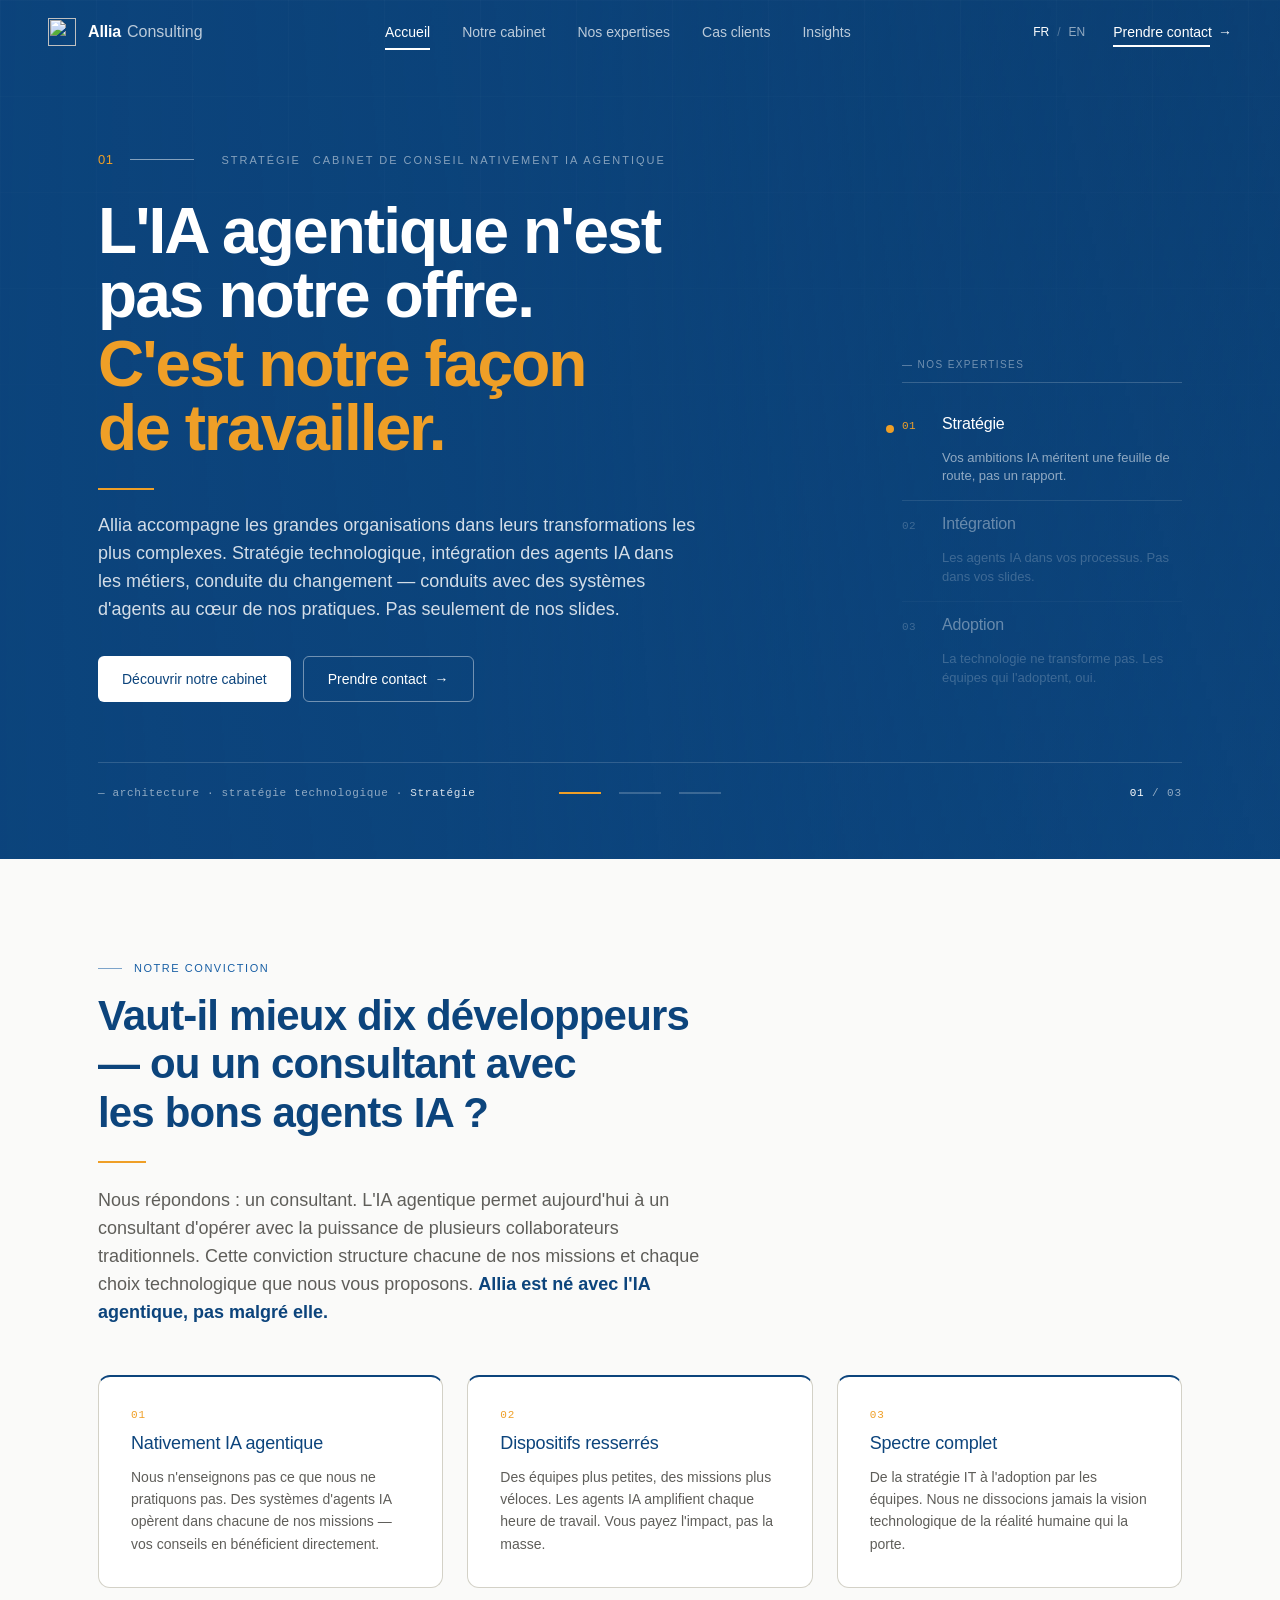
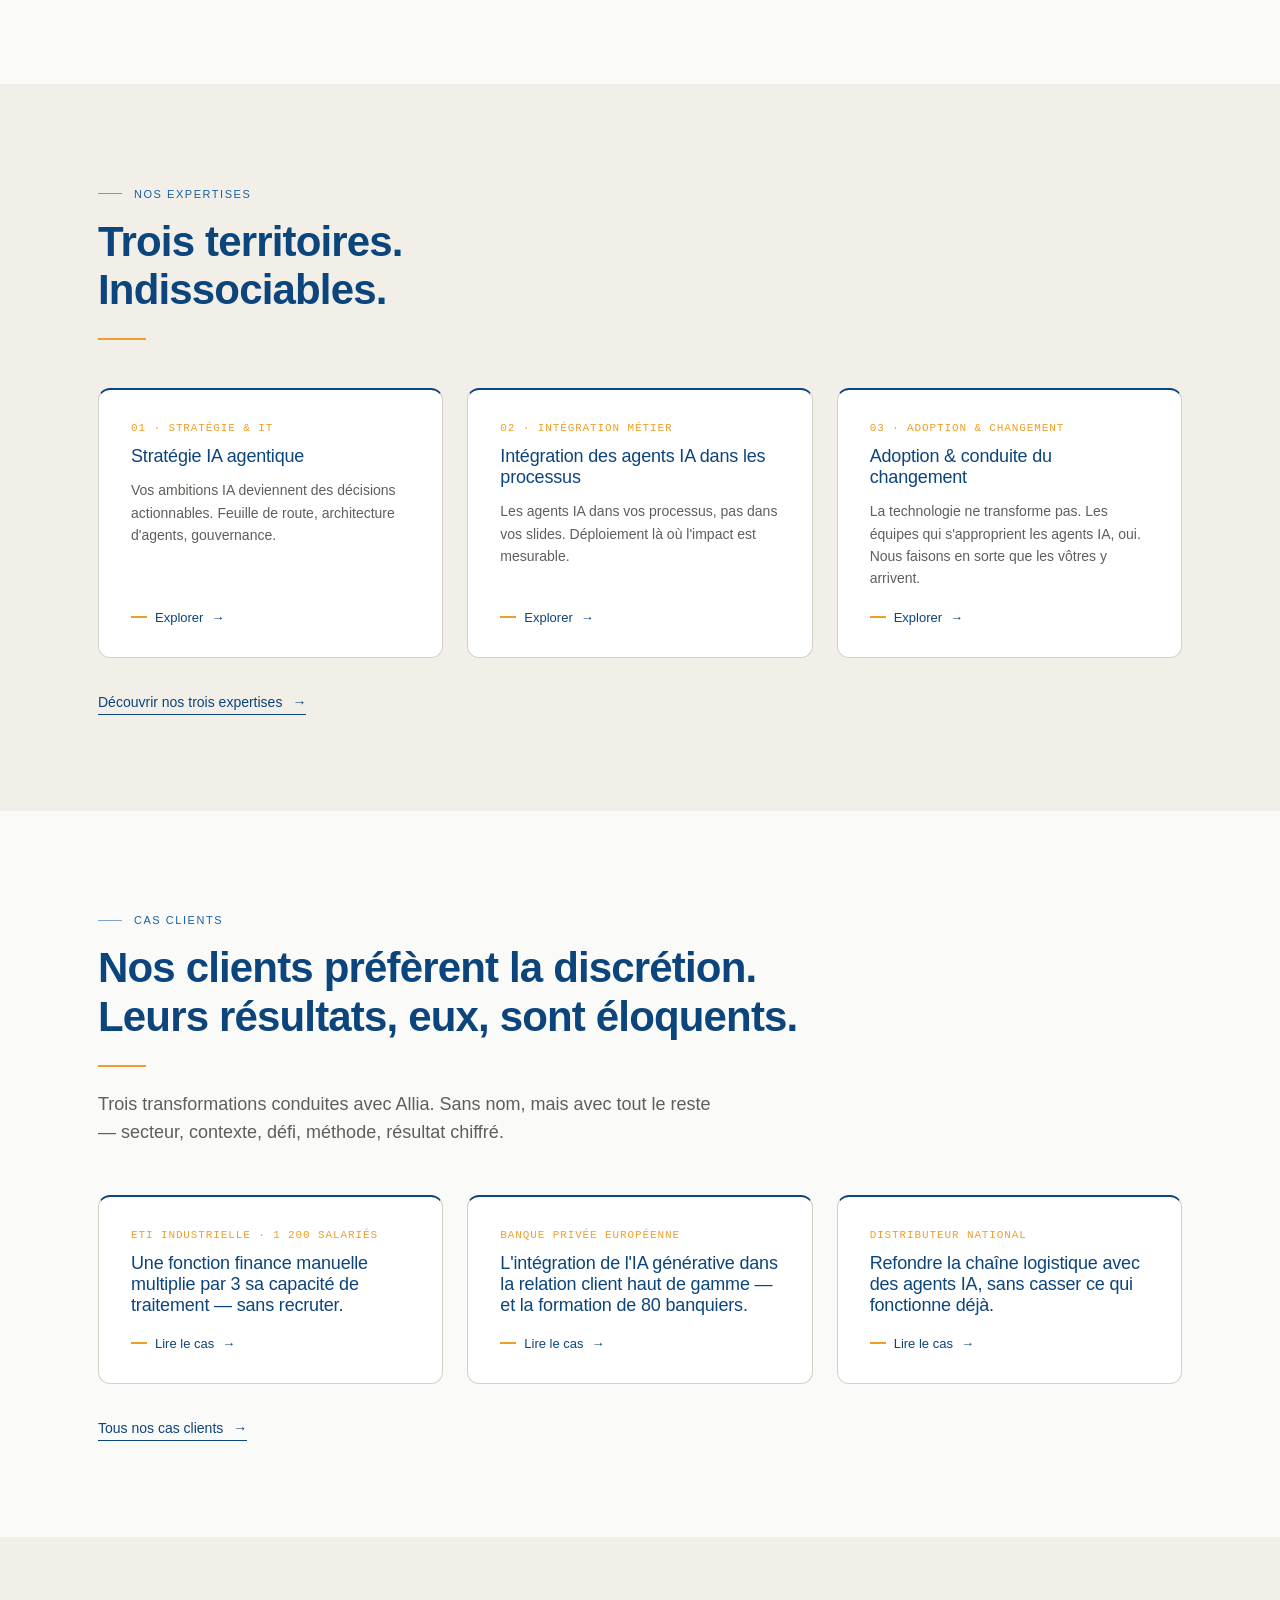
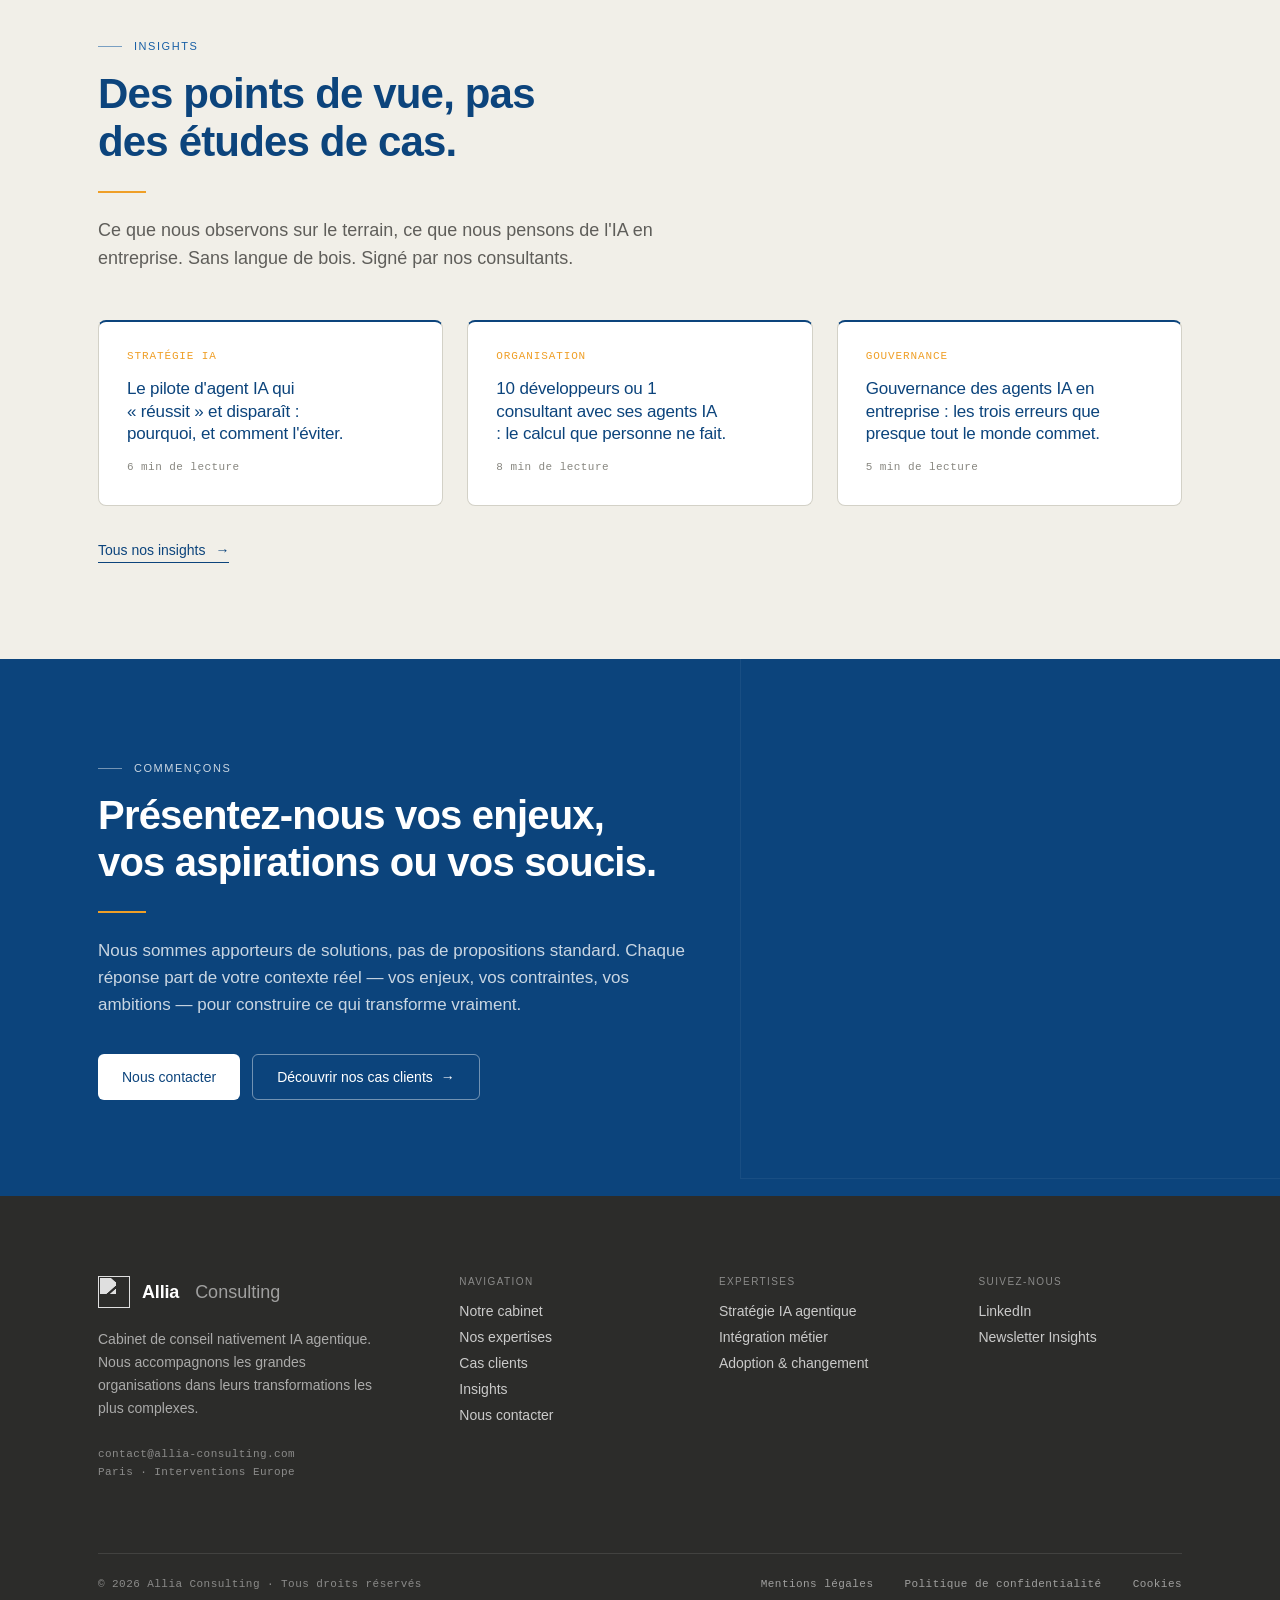
==== index.html @ 23215414 "Add files via upload" ====
<!doctype html>
<html lang="fr">
<head>
<meta charset="utf-8">
<meta name="viewport" content="width=device-width, initial-scale=1">
<title>Allia Consulting — Cabinet de conseil nativement IA agentique</title>
<meta name="description" content="Allia Consulting accompagne les grandes organisations dans leurs transformations IA. Stratégie, intégration, adoption — conduites avec des systèmes d'agents IA au cœur de nos pratiques.">
<link rel="stylesheet" href="colors_and_type.css">
<link rel="stylesheet" href="_site.css">
<link rel="icon" type="image/svg+xml" href="assets/symbol.svg">
</head>
<body>

<!-- ════════ NAVIGATION ════════ -->
<nav class="ac-nav">
  <a href="index.html" class="ac-logo">
    <img src="assets/symbol-light.svg" alt="" class="light">
    <img src="assets/symbol.svg" alt="" class="dark">
    <span><span class="name">Allia</span><span class="role">Consulting</span></span>
  </a>
  <div class="ac-links">
    <a class="ac-link active" href="index.html">Accueil</a>
    <a class="ac-link" href="notre-cabinet.html">Notre cabinet</a>
    <a class="ac-link" href="nos-expertises.html">Nos expertises</a>
    <a class="ac-link" href="cas-clients.html">Cas clients</a>
    <a class="ac-link" href="insights.html">Insights</a>
  </div>
  <div class="ac-right">
    <div class="ac-lang">
      <button class="active">FR</button>
      <span class="sep">/</span>
      <button>EN</button>
    </div>
    <a href="nous-contacter.html" class="ac-cta">Prendre contact <span class="arrow">→</span></a>
    <button class="burger" aria-label="Menu"><span></span><span></span><span></span></button>
  </div>
</nav>

<!-- ════════ HERO ════════ -->
<section
  class="hero hero-full kenburns"
  data-voile="lateral"
  data-slideshow="true"
  data-states='[
    {"num":"01","lab":"Stratégie","cap":"— architecture · stratégie technologique · <b>Stratégie</b>"},
    {"num":"02","lab":"Intégration","cap":"— boardroom · agents IA dans les métiers · <b>Intégration</b>"},
    {"num":"03","lab":"Adoption","cap":"— terrain · conduite du changement · <b>Adoption</b>"}
  ]'>

  <div class="layer photos">
    <div class="slide active" style="background-image: url('https://images.unsplash.com/photo-1486325212027-8081e485255e?w=2000&q=85&auto=format&fit=crop');"></div>
    <div class="slide" style="background-image: url('https://images.unsplash.com/photo-1517502884422-41eaead166d4?w=2000&q=85&auto=format&fit=crop');"></div>
    <div class="slide" style="background-image: url('https://images.unsplash.com/photo-1573497019418-b400bb3ab074?w=2000&q=85&auto=format&fit=crop');"></div>
  </div>
  <div class="layer voile"></div>
  <div class="layer grid-lines"></div>

  <div class="container">
    <div class="shell">
      <div class="marker">
        <span class="num">01</span>
        <span class="bar"></span>
        <span class="lab"><span class="lab-text">Stratégie</span><span>Cabinet de conseil nativement IA agentique</span></span>
      </div>

      <div class="head">
        <h1>
          <span class="line">L'IA agentique n'est pas notre offre.</span>
          <span class="line accent">C'est notre façon de travailler.</span>
        </h1>
        <hr>
        <p class="sub">Allia accompagne les grandes organisations dans leurs transformations les plus complexes. Stratégie technologique, intégration des agents IA dans les métiers, conduite du changement — conduits avec des systèmes d'agents au cœur de nos pratiques. Pas seulement de nos slides.</p>
        <div class="ctas">
          <a href="notre-cabinet.html" class="btn btn-primary">Découvrir notre cabinet</a>
          <a href="nous-contacter.html" class="btn btn-ghost">Prendre contact <span class="arrow">→</span></a>
        </div>
      </div>

      <aside class="side">
        <div class="legend">— Nos expertises</div>
        <div class="step active" data-i="0">
          <span class="n">01</span>
          <span class="t">Stratégie</span>
          <span class="d">Vos ambitions IA méritent une feuille de route, pas un rapport.</span>
        </div>
        <div class="step" data-i="1">
          <span class="n">02</span>
          <span class="t">Intégration</span>
          <span class="d">Les agents IA dans vos processus. Pas dans vos slides.</span>
        </div>
        <div class="step" data-i="2">
          <span class="n">03</span>
          <span class="t">Adoption</span>
          <span class="d">La technologie ne transforme pas. Les équipes qui l'adoptent, oui.</span>
        </div>
      </aside>

      <div class="foot">
        <div class="caption">— architecture · stratégie technologique · <b>Stratégie</b></div>
        <div class="dots">
          <button class="dot active" data-i="0" aria-label="Slide 1"></button>
          <button class="dot" data-i="1" aria-label="Slide 2"></button>
          <button class="dot" data-i="2" aria-label="Slide 3"></button>
        </div>
        <div class="counter"><b>01</b> / 03</div>
      </div>
    </div>
  </div>
</section>

<!-- ════════ NOTRE CONVICTION ════════ -->
<section class="sec sec-white">
  <div class="container">
    <div class="sec-eyebrow">Notre conviction</div>
    <h2 class="sec-title wide">Vaut-il mieux dix développeurs — ou un consultant avec les bons agents IA ?</h2>
    <hr class="amber-rule">
    <p class="sec-intro">Nous répondons : un consultant. L'IA agentique permet aujourd'hui à un consultant d'opérer avec la puissance de plusieurs collaborateurs traditionnels. Cette conviction structure chacune de nos missions et chaque choix technologique que nous vous proposons. <strong style="color: var(--allia-navy); font-weight: 600;">Allia est né avec l'IA agentique, pas malgré elle.</strong></p>

    <div class="card-grid cols-3">
      <div class="card">
        <div class="card-eyebrow">01</div>
        <h3 class="card-name">Nativement IA agentique</h3>
        <p class="card-body">Nous n'enseignons pas ce que nous ne pratiquons pas. Des systèmes d'agents IA opèrent dans chacune de nos missions — vos conseils en bénéficient directement.</p>
      </div>
      <div class="card">
        <div class="card-eyebrow">02</div>
        <h3 class="card-name">Dispositifs resserrés</h3>
        <p class="card-body">Des équipes plus petites, des missions plus véloces. Les agents IA amplifient chaque heure de travail. Vous payez l'impact, pas la masse.</p>
      </div>
      <div class="card">
        <div class="card-eyebrow">03</div>
        <h3 class="card-name">Spectre complet</h3>
        <p class="card-body">De la stratégie IT à l'adoption par les équipes. Nous ne dissocions jamais la vision technologique de la réalité humaine qui la porte.</p>
      </div>
    </div>
  </div>
</section>

<!-- ════════ NOS EXPERTISES (aperçu) ════════ -->
<section class="sec sec-warm">
  <div class="container">
    <div class="sec-eyebrow">Nos expertises</div>
    <h2 class="sec-title">Trois territoires. Indissociables.</h2>
    <hr class="amber-rule">

    <div class="card-grid cols-3">
      <a href="nos-expertises.html#strategie" class="card is-link">
        <div class="card-eyebrow">01 · Stratégie &amp; IT</div>
        <h3 class="card-name">Stratégie IA agentique</h3>
        <p class="card-body">Vos ambitions IA deviennent des décisions actionnables. Feuille de route, architecture d'agents, gouvernance.</p>
        <span class="card-link">Explorer <span class="arrow">→</span></span>
      </a>
      <a href="nos-expertises.html#integration" class="card is-link">
        <div class="card-eyebrow">02 · Intégration métier</div>
        <h3 class="card-name">Intégration des agents IA dans les processus</h3>
        <p class="card-body">Les agents IA dans vos processus, pas dans vos slides. Déploiement là où l'impact est mesurable.</p>
        <span class="card-link">Explorer <span class="arrow">→</span></span>
      </a>
      <a href="nos-expertises.html#adoption" class="card is-link">
        <div class="card-eyebrow">03 · Adoption &amp; changement</div>
        <h3 class="card-name">Adoption &amp; conduite du changement</h3>
        <p class="card-body">La technologie ne transforme pas. Les équipes qui s'approprient les agents IA, oui. Nous faisons en sorte que les vôtres y arrivent.</p>
        <span class="card-link">Explorer <span class="arrow">→</span></span>
      </a>
    </div>

    <a href="nos-expertises.html" class="sec-cta">Découvrir nos trois expertises <span class="arrow">→</span></a>
  </div>
</section>

<!-- ════════ CAS CLIENTS (aperçu) ════════ -->
<section class="sec sec-white">
  <div class="container">
    <div class="sec-eyebrow">Cas clients</div>
    <h2 class="sec-title wide">Nos clients préfèrent la discrétion. Leurs résultats, eux, sont éloquents.</h2>
    <hr class="amber-rule">
    <p class="sec-intro">Trois transformations conduites avec Allia. Sans nom, mais avec tout le reste — secteur, contexte, défi, méthode, résultat chiffré.</p>

    <div class="card-grid cols-3">
      <a href="cas-clients.html#eti-finance" class="card is-link">
        <div class="card-eyebrow">ETI industrielle · 1 200 salariés</div>
        <h3 class="card-name">Une fonction finance manuelle multiplie par 3 sa capacité de traitement — sans recruter.</h3>
        <span class="card-link">Lire le cas <span class="arrow">→</span></span>
      </a>
      <a href="cas-clients.html#banque-privee" class="card is-link">
        <div class="card-eyebrow">Banque privée européenne</div>
        <h3 class="card-name">L'intégration de l'IA générative dans la relation client haut de gamme — et la formation de 80 banquiers.</h3>
        <span class="card-link">Lire le cas <span class="arrow">→</span></span>
      </a>
      <a href="cas-clients.html#distributeur" class="card is-link">
        <div class="card-eyebrow">Distributeur national</div>
        <h3 class="card-name">Refondre la chaîne logistique avec des agents IA, sans casser ce qui fonctionne déjà.</h3>
        <span class="card-link">Lire le cas <span class="arrow">→</span></span>
      </a>
    </div>

    <a href="cas-clients.html" class="sec-cta">Tous nos cas clients <span class="arrow">→</span></a>
  </div>
</section>

<!-- ════════ INSIGHTS (aperçu) ════════ -->
<section class="sec sec-warm">
  <div class="container">
    <div class="sec-eyebrow">Insights</div>
    <h2 class="sec-title">Des points de vue, pas des études de cas.</h2>
    <hr class="amber-rule">
    <p class="sec-intro">Ce que nous observons sur le terrain, ce que nous pensons de l'IA en entreprise. Sans langue de bois. Signé par nos consultants.</p>

    <div class="card-grid cols-3">
      <a href="insights.html#01" class="tile">
        <div class="tile-tag">Stratégie IA</div>
        <h3 class="tile-title">Le pilote d'agent IA qui « réussit » et disparaît : pourquoi, et comment l'éviter.</h3>
        <div class="tile-meta">6 min de lecture</div>
      </a>
      <a href="insights.html#02" class="tile">
        <div class="tile-tag">Organisation</div>
        <h3 class="tile-title">10 développeurs ou 1 consultant avec ses agents IA : le calcul que personne ne fait.</h3>
        <div class="tile-meta">8 min de lecture</div>
      </a>
      <a href="insights.html#03" class="tile">
        <div class="tile-tag">Gouvernance</div>
        <h3 class="tile-title">Gouvernance des agents IA en entreprise : les trois erreurs que presque tout le monde commet.</h3>
        <div class="tile-meta">5 min de lecture</div>
      </a>
    </div>

    <a href="insights.html" class="sec-cta">Tous nos insights <span class="arrow">→</span></a>
  </div>
</section>

<!-- ════════ CTA FINAL ════════ -->
<section class="sec sec-dark cta-dark">
  <div class="watermark"><img src="assets/symbol.svg" alt=""></div>
  <div class="container">
    <div class="cta-content">
      <div class="sec-eyebrow">Commençons</div>
      <h2>Présentez-nous vos enjeux, vos aspirations ou vos soucis.</h2>
      <hr class="amber-rule">
      <p>Nous sommes apporteurs de solutions, pas de propositions standard. Chaque réponse part de votre contexte réel — vos enjeux, vos contraintes, vos ambitions — pour construire ce qui transforme vraiment.</p>
      <div class="ctas">
        <a href="nous-contacter.html" class="btn btn-primary">Nous contacter</a>
        <a href="cas-clients.html" class="btn btn-ghost">Découvrir nos cas clients <span class="arrow">→</span></a>
      </div>
    </div>
  </div>
</section>

<!-- ════════ FOOTER ════════ -->
<footer class="site-footer">
  <div class="container">
    <div class="footer-grid">
      <div class="footer-brand">
        <div class="lockup">
          <img src="assets/symbol-mono.svg" alt="">
          <span class="name">Allia</span><span class="role">Consulting</span>
        </div>
        <p>Cabinet de conseil nativement IA agentique. Nous accompagnons les grandes organisations dans leurs transformations les plus complexes.</p>
        <p class="small" style="font-family: var(--font-mono); font-size: 11px; color: rgba(255,255,255,0.45); margin: 0; letter-spacing: 0.04em;">contact@allia-consulting.com<br>Paris · Interventions Europe</p>
      </div>
      <div class="footer-col">
        <h5>Navigation</h5>
        <ul>
          <li><a href="notre-cabinet.html">Notre cabinet</a></li>
          <li><a href="nos-expertises.html">Nos expertises</a></li>
          <li><a href="cas-clients.html">Cas clients</a></li>
          <li><a href="insights.html">Insights</a></li>
          <li><a href="nous-contacter.html">Nous contacter</a></li>
        </ul>
      </div>
      <div class="footer-col">
        <h5>Expertises</h5>
        <ul>
          <li><a href="nos-expertises.html#strategie">Stratégie IA agentique</a></li>
          <li><a href="nos-expertises.html#integration">Intégration métier</a></li>
          <li><a href="nos-expertises.html#adoption">Adoption &amp; changement</a></li>
        </ul>
      </div>
      <div class="footer-col">
        <h5>Suivez-nous</h5>
        <ul>
          <li><a href="#">LinkedIn</a></li>
          <li><a href="#">Newsletter Insights</a></li>
        </ul>
      </div>
    </div>
    <div class="footer-bottom">
      <div>© 2026 Allia Consulting · Tous droits réservés</div>
      <div>
        <a href="#">Mentions légales</a>
        <a href="#">Politique de confidentialité</a>
        <a href="#">Cookies</a>
      </div>
    </div>
  </div>
</footer>

<script src="_site.js"></script>
</body>
</html>
---- colors_and_type.css ----
/* ==================================================================
   ALLIA CONSULTING — colors_and_type.css
   Single source of truth for color + type tokens.
   Use the --allia-* base vars OR the semantic vars (--fg, --h1, etc).
   ================================================================== */

/* Webfonts — Inter is bundled (variable font, opsz + wght axes).
   DM Sans and JetBrains Mono still come from Google Fonts. */
@font-face {
  font-family: 'Inter';
  src: url('fonts/Inter-VariableFont_opsz_wght.ttf') format('truetype-variations'),
       url('fonts/Inter-VariableFont_opsz_wght.ttf') format('truetype');
  font-weight: 100 900;
  font-style: normal;
  font-display: swap;
}
@import url('https://fonts.googleapis.com/css2?family=DM+Sans:wght@400;500;700&family=JetBrains+Mono:wght@400;500&display=swap');

:root {

  /* ──────────────────────────────────────────────────────────────
     COLORS — Brand (institutional blue + amber signature)
  ────────────────────────────────────────────────────────────── */
  --allia-navy:        #0C447C;   /* Hero, nav, primary CTA */
  --allia-navy-hover:  #0A3A6A;   /* Press / hover for primary surfaces */
  --allia-blue-deep:   #185FA5;   /* H1, active links */
  --allia-blue:        #378ADD;   /* Symbol stroke, icons, interactions */
  --allia-blue-light:  #85B7EB;   /* Hover light, fills on dark */
  --allia-blue-pale:   #E6F1FB;   /* Info badges, light surfaces */
  --allia-amber:       #EF9F27;   /* Signature rule, accent CTA */
  --allia-amber-dark:  #854F0B;   /* Text on amber pale */
  --allia-amber-pale:  #FAEEDA;   /* Amber surfaces & badges */

  /* ──────────────────────────────────────────────────────────────
     COLORS — Neutrals (warm, NOT cool grey)
  ────────────────────────────────────────────────────────────── */
  --allia-ink:         #2C2C2A;   /* Charcoal — primary text */
  --allia-ink-2:       #5F5E5A;   /* Secondary text */
  --allia-ink-3:       #888780;   /* Placeholders, meta */
  --allia-ink-4:       #B4B2A9;   /* Disabled text */
  --allia-border:      #D3D1C7;   /* Hairlines, separators */
  --allia-bg-warm:     #F1EFE8;   /* Ivory — alternated sections */
  --allia-bg:          #FAFAF9;   /* Page background */
  --allia-white:       #FFFFFF;   /* Card surface */

  /* ──────────────────────────────────────────────────────────────
     SEMANTIC COLORS — prefer these in components
  ────────────────────────────────────────────────────────────── */
  --fg:          var(--allia-ink);
  --fg-2:        var(--allia-ink-2);
  --fg-3:        var(--allia-ink-3);
  --fg-disabled: var(--allia-ink-4);
  --fg-on-dark:  #FFFFFF;
  --fg-on-dark-2:rgba(255,255,255,0.70);
  --fg-on-dark-3:rgba(255,255,255,0.45);

  --bg-page:     var(--allia-bg);
  --bg-warm:     var(--allia-bg-warm);
  --bg-card:     var(--allia-white);
  --bg-dark:     var(--allia-navy);

  --border:      var(--allia-border);
  --border-dark: rgba(255,255,255,0.10);

  --link:        var(--allia-blue-deep);
  --link-hover:  var(--allia-navy);

  --accent:      var(--allia-amber);          /* signature amber rule */
  --accent-soft: var(--allia-amber-pale);

  /* ──────────────────────────────────────────────────────────────
     TYPOGRAPHY — base families
  ────────────────────────────────────────────────────────────── */
  --font-display: 'Inter', 'Helvetica Neue', Arial, sans-serif;
  --font-body:    'DM Sans', 'Helvetica Neue', Arial, sans-serif;
  --font-mono:    'JetBrains Mono', ui-monospace, SFMono-Regular, monospace;

  /* Sizes — DO NOT mix in arbitrary values */
  --size-display: 3rem;        /* 48px — hero, can scale to 64px */
  --size-h1:      2.25rem;     /* 36px */
  --size-h2:      1.75rem;     /* 28px */
  --size-h3:      1.375rem;    /* 22px */
  --size-h4:      1.0625rem;   /* 17px */
  --size-body-lg: 1.125rem;    /* 18px */
  --size-body:    1rem;        /* 16px */
  --size-sm:      0.875rem;    /* 14px */
  --size-ui:      0.8125rem;   /* 13px — labels, button text */
  --size-caption: 0.6875rem;   /* 11px — eyebrows, meta */

  --weight-regular: 400;
  --weight-medium:  500;
  --weight-bold:    700;
  --weight-black:   900;

  --lh-tight:   1.05;          /* Display */
  --lh-heading: 1.20;          /* H1–H3 */
  --lh-snug:    1.40;
  --lh-body:    1.70;          /* Body / paragraph */

  --tracking-display: -0.03em; /* tighten on Display & H1 */
  --tracking-heading: -0.01em;
  --tracking-normal:  0;
  --tracking-caption: 0.12em;  /* eyebrows, ALL CAPS labels */
  --tracking-loose:   0.22em;  /* "consulting" lockup */

  /* ──────────────────────────────────────────────────────────────
     SPACING — base 4
  ────────────────────────────────────────────────────────────── */
  --space-1:  4px;
  --space-2:  8px;
  --space-3:  12px;
  --space-4:  16px;
  --space-5:  24px;
  --space-6:  32px;
  --space-7:  48px;
  --space-8:  64px;
  --space-9:  96px;
  --space-10: 128px;

  /* ──────────────────────────────────────────────────────────────
     RADII, BORDERS, SHADOWS
  ────────────────────────────────────────────────────────────── */
  --radius-sm:   4px;
  --radius-md:   8px;
  --radius-lg:   12px;
  --radius-pill: 100px;

  --border-thin:   0.5px;
  --border-accent: 2.5px;     /* top accent on service cards */
  --rule-w:        48px;      /* signature amber rule width */
  --rule-h:        2px;

  /* Shadows are SPARSE — flat / hairline-first system.
     Use sparingly: only on raised overlays / dropdowns. */
  --shadow-sm: 0 1px 2px rgba(12, 68, 124, 0.06);
  --shadow-md: 0 4px 16px rgba(12, 68, 124, 0.08);
  --shadow-lg: 0 12px 32px rgba(12, 68, 124, 0.12);

  /* ──────────────────────────────────────────────────────────────
     MOTION
  ────────────────────────────────────────────────────────────── */
  --transition-fast: 120ms ease;
  --transition:      180ms ease;
  --transition-slow: 300ms ease;
}

/* ──────────────────────────────────────────────────────────────────
   SEMANTIC TYPOGRAPHY CLASSES — drop-in
────────────────────────────────────────────────────────────────── */

.t-eyebrow {
  font-family: var(--font-display);
  font-size: var(--size-caption);
  font-weight: var(--weight-medium);
  letter-spacing: var(--tracking-caption);
  text-transform: uppercase;
  color: var(--fg-3);
}

.t-display {
  font-family: var(--font-display);
  font-weight: var(--weight-black);
  font-size: var(--size-display);
  line-height: var(--lh-tight);
  letter-spacing: var(--tracking-display);
  color: var(--allia-navy);
}

.t-h1 {
  font-family: var(--font-display);
  font-weight: var(--weight-bold);
  font-size: var(--size-h1);
  line-height: var(--lh-heading);
  letter-spacing: var(--tracking-heading);
  color: var(--allia-navy);
}

.t-h2 {
  font-family: var(--font-display);
  font-weight: var(--weight-bold);
  font-size: var(--size-h2);
  line-height: var(--lh-heading);
  color: var(--fg);
}

.t-h3 {
  font-family: var(--font-display);
  font-weight: var(--weight-medium);
  font-size: var(--size-h3);
  line-height: 1.3;
  color: var(--fg);
}

.t-body-lg {
  font-family: var(--font-body);
  font-size: var(--size-body-lg);
  line-height: var(--lh-body);
  color: var(--fg-2);
}

.t-body {
  font-family: var(--font-body);
  font-size: var(--size-body);
  line-height: var(--lh-body);
  color: var(--fg-2);
}

.t-sm {
  font-family: var(--font-body);
  font-size: var(--size-sm);
  line-height: 1.6;
  color: var(--fg-2);
}

.t-ui {
  font-family: var(--font-display);
  font-weight: var(--weight-medium);
  font-size: var(--size-ui);
  letter-spacing: 0.04em;
  color: var(--fg);
}

.t-label {
  font-family: var(--font-display);
  font-weight: var(--weight-medium);
  font-size: var(--size-ui);
  letter-spacing: var(--tracking-caption);
  text-transform: uppercase;
  color: var(--fg-3);
}

.t-mono {
  font-family: var(--font-mono);
  font-size: var(--size-sm);
  color: var(--fg-2);
}

/* The signature amber rule — used between an eyebrow and a title,
   between a title and a body, or to terminate stat blocks. */
.amber-rule {
  display: block;
  width: var(--rule-w);
  height: var(--rule-h);
  background: var(--accent);
  border: none;
  margin: var(--space-5) 0;
}
.amber-rule.center { margin-left: auto; margin-right: auto; }
---- _site.css ----
/* ==================================================================
   ALLIA CONSULTING — site stylesheet
   Builds on ../colors_and_type.css for tokens + .t-* type classes.
   ================================================================== */

* { box-sizing: border-box; }
html, body { margin: 0; padding: 0; }
html { scroll-behavior: smooth; }
body {
  background: var(--bg-page);
  color: var(--fg);
  font-family: var(--font-body);
  -webkit-font-smoothing: antialiased;
  text-rendering: optimizeLegibility;
}
img { display: block; max-width: 100%; }
a { color: var(--link); }
a:hover { color: var(--link-hover); }

/* ───────────────────────────────────────────────────────────
   Container + section rhythm
   ─────────────────────────────────────────────────────────── */
.container {
  max-width: 1180px;
  margin: 0 auto;
  padding: 0 48px;
}
.sec {
  padding: 96px 0;
  position: relative;
}
.sec-warm { background: var(--bg-warm); }
.sec-white { background: var(--bg-page); }
.sec-dark  { background: var(--bg-dark); color: #fff; }
.sec-tight { padding: 64px 0; }

/* ───────────────────────────────────────────────────────────
   Section headers (eyebrow + title + rule)
   ─────────────────────────────────────────────────────────── */
.sec-eyebrow {
  font-family: var(--font-display);
  font-size: 11px;
  font-weight: 500;
  letter-spacing: 0.14em;
  text-transform: uppercase;
  color: var(--allia-blue-deep);
  display: inline-flex;
  align-items: center;
  gap: 12px;
  margin: 0 0 18px;
}
.sec-eyebrow::before {
  content: '';
  width: 24px; height: 1px;
  background: currentColor;
  opacity: 0.55;
}
.sec-dark .sec-eyebrow { color: rgba(255,255,255,0.78); }

.sec-title {
  font-family: var(--font-display);
  font-weight: 700;
  font-size: clamp(28px, 3.4vw, 42px);
  line-height: 1.15;
  letter-spacing: -0.02em;
  color: var(--allia-navy);
  margin: 0;
  max-width: 24ch;
  text-wrap: balance;
}
.sec-dark .sec-title { color: #fff; }
.sec-title.wide { max-width: 32ch; }

.amber-rule {
  display: block;
  width: 48px;
  height: 2px;
  background: var(--accent);
  border: 0;
  margin: 24px 0;
}

.sec-intro {
  font-family: var(--font-body);
  font-size: 18px;
  line-height: 1.55;
  color: var(--fg-2);
  max-width: 62ch;
  margin: 0;
}
.sec-dark .sec-intro { color: rgba(255,255,255,0.82); }

/* ───────────────────────────────────────────────────────────
   Sticky navigation
   ─────────────────────────────────────────────────────────── */
.ac-nav {
  position: fixed;
  top: 0; left: 0; right: 0;
  height: 64px;
  display: grid;
  grid-template-columns: auto 1fr auto;
  align-items: center;
  gap: 48px;
  padding: 0 48px;
  z-index: 100;
  background: transparent;
  transition: background var(--transition) ease, border-color var(--transition) ease;
  color: #fff;
  border-bottom: 0.5px solid transparent;
}
.ac-nav.scrolled {
  background: rgba(241, 239, 232, 0.92);
  backdrop-filter: blur(8px);
  -webkit-backdrop-filter: blur(8px);
  border-bottom-color: var(--border);
  color: var(--fg-2);
}

.ac-logo {
  display: flex; align-items: center; gap: 12px;
  text-decoration: none;
  color: inherit;
}
.ac-logo img { width: 28px; height: 28px; }
.ac-logo img.light { display: block; }
.ac-logo img.dark { display: none; }
.ac-nav.scrolled .ac-logo img.light { display: none; }
.ac-nav.scrolled .ac-logo img.dark { display: block; }
.ac-logo .name {
  font-family: var(--font-display);
  font-weight: 700;
  font-size: 16px;
  letter-spacing: -0.01em;
  color: #fff;
}
.ac-logo .role {
  font-family: var(--font-display);
  font-weight: 400;
  font-size: 16px;
  color: rgba(255,255,255,0.72);
  margin-left: 6px;
}
.ac-nav.scrolled .ac-logo .name { color: var(--allia-navy); }
.ac-nav.scrolled .ac-logo .role { color: var(--fg-2); }

.ac-links {
  display: flex; justify-content: center; gap: 32px;
}
.ac-link {
  font-family: var(--font-display);
  font-size: 14px;
  font-weight: 500;
  color: rgba(255,255,255,0.72);
  text-decoration: none;
  position: relative;
  padding: 8px 0;
  transition: color var(--transition-fast);
}
.ac-link:hover { color: #fff; }
.ac-link.active::after {
  content: '';
  position: absolute;
  left: 0; right: 0; bottom: -2px;
  height: 2px;
  background: currentColor;
}
.ac-link.active { color: #fff; }
.ac-link::before {
  content: '';
  position: absolute;
  left: -16px;
  top: 50%;
  width: 0;
  height: 2px;
  background: var(--accent);
  transition: width var(--transition-fast);
}
.ac-link:hover::before { width: 10px; }
.ac-nav.scrolled .ac-link { color: var(--fg-2); }
.ac-nav.scrolled .ac-link.active { color: var(--allia-navy); }
.ac-nav.scrolled .ac-link:hover { color: var(--allia-navy); }

.ac-right {
  display: flex; align-items: center; gap: 28px;
}
.ac-lang {
  display: inline-flex; align-items: center; gap: 8px;
  font-family: var(--font-display);
  font-size: 12px;
  font-weight: 500;
}
.ac-lang button {
  background: none; border: 0; padding: 0;
  color: rgba(255,255,255,0.55);
  font: inherit;
  cursor: pointer;
  transition: color var(--transition-fast);
}
.ac-lang button.active { color: #fff; }
.ac-lang .sep { color: rgba(255,255,255,0.30); }
.ac-nav.scrolled .ac-lang button { color: var(--fg-3); }
.ac-nav.scrolled .ac-lang button.active { color: var(--allia-navy); }
.ac-nav.scrolled .ac-lang .sep { color: var(--allia-ink-4); }

.ac-cta {
  font-family: var(--font-display);
  font-size: 14px;
  font-weight: 500;
  text-decoration: none;
  color: inherit;
  padding: 6px 0;
  position: relative;
  display: inline-flex;
  align-items: center;
  gap: 6px;
  color: #fff;
}
.ac-cta::before {
  content: '';
  position: absolute;
  left: 0; right: 22px; bottom: -1px;
  height: 1.5px;
  background: currentColor;
}
.ac-cta .arrow { font-weight: 400; transition: transform var(--transition-fast); }
.ac-cta:hover .arrow { transform: translateX(2px); color: var(--accent); }
.ac-nav.scrolled .ac-cta { color: var(--allia-navy); }

.burger {
  display: none;
  width: 28px; height: 18px;
  background: none; border: 0; padding: 0;
  cursor: pointer;
  flex-direction: column;
  justify-content: space-between;
  color: inherit;
}
.burger span {
  display: block;
  height: 1.5px;
  background: currentColor;
  width: 100%;
  transition: transform .18s ease, opacity .18s ease;
}

/* ───────────────────────────────────────────────────────────
   HERO — full, compact, mini
   ─────────────────────────────────────────────────────────── */
.hero {
  position: relative;
  isolation: isolate;
  overflow: hidden;
  background: var(--allia-navy);
  color: #fff;
  --voile-intensity: 1;
  container-type: inline-size;
  container-name: hero;
}
.hero-full    { min-height: 780px; }
.hero-compact { min-height: 360px; }
.hero-mini    { min-height: 260px; }

/* Layered backgrounds */
.hero .layer { position: absolute; inset: 0; pointer-events: none; }
.hero .layer.photos { z-index: 0; }
.hero .layer.photos .slide {
  position: absolute; inset: 0;
  background-size: cover;
  background-position: center;
  filter: grayscale(0.55) saturate(0.5) brightness(0.85) contrast(1.05);
  opacity: 0;
  transition: opacity 1.2s ease-in-out;
  transform-origin: center;
}
.hero .layer.photos .slide.active { opacity: 1; }
.hero.kenburns .layer.photos .slide.active {
  animation: kenBurns 22s ease both;
}
@keyframes kenBurns {
  0%   { transform: scale(1.00) translate(0%, 0%); }
  100% { transform: scale(1.10) translate(-1.6%, -1.4%); }
}

.hero .voile { z-index: 1; }
.hero[data-voile="lateral"] .voile {
  background:
    linear-gradient(95deg,
      rgba(12,68,124, calc(0.94 * var(--voile-intensity))) 0%,
      rgba(12,68,124, calc(0.80 * var(--voile-intensity))) 38%,
      rgba(12,68,124, calc(0.50 * var(--voile-intensity))) 70%,
      rgba(12,68,124, calc(0.28 * var(--voile-intensity))) 100%),
    linear-gradient(180deg, rgba(0,0,0, calc(0.10 * var(--voile-intensity))) 0%, rgba(12,68,124, calc(0.30 * var(--voile-intensity))) 100%);
}
.hero[data-voile="uniform"] .voile {
  background: rgba(12,68,124, 0.86);
}

.hero .grid-lines { z-index: 2; opacity: 0.65; }
.hero .grid-lines::before {
  content: '';
  position: absolute; inset: 0;
  background-image:
    linear-gradient(rgba(255,255,255,0.05) 1px, transparent 1px),
    linear-gradient(90deg, rgba(255,255,255,0.05) 1px, transparent 1px);
  background-size: 96px 96px;
  mask-image: linear-gradient(180deg, rgba(0,0,0,0.55) 0%, rgba(0,0,0,0.08) 60%, transparent 100%);
}

/* Watermark symbol (compact + mini heroes) */
.hero .watermark {
  position: absolute;
  z-index: 1;
  pointer-events: none;
  opacity: 0.07;
}
.hero-compact .watermark { right: -160px; bottom: -200px; width: 460px; height: 460px; }
.hero-mini    .watermark { right: -120px; bottom: -180px; width: 380px; height: 380px; opacity: 0.06; }
.hero .watermark img { width: 100%; height: 100%; filter: brightness(0) invert(1); }

/* Content shell */
.hero .container { position: relative; z-index: 4; }

.hero-full .shell {
  padding: 152px 0 60px;
  display: grid;
  grid-template-columns: 1fr 280px;
  grid-template-rows: auto 1fr auto;
  gap: 32px 56px;
  min-height: 780px;
  box-sizing: border-box;
}
.hero-compact .shell {
  padding: 152px 0 48px;
}
.hero-mini .shell {
  padding: 132px 0 40px;
}

/* Editorial marker (full hero only) */
.hero .marker {
  grid-column: 1 / -1;
  display: flex; align-items: center; gap: 16px;
  margin: 0;
}
.hero .marker .num {
  font-family: var(--font-display);
  font-weight: 500;
  font-size: 13px;
  letter-spacing: 0.04em;
  color: var(--accent);
}
.hero .marker .bar {
  flex: 0 0 64px;
  height: 1px;
  background: rgba(255,255,255,0.5);
}
.hero .marker .lab {
  font-family: var(--font-display);
  font-weight: 500;
  font-size: 11px;
  letter-spacing: 0.18em;
  text-transform: uppercase;
  color: rgba(255,255,255,0.78);
}
.hero .marker .lab span { color: rgba(255,255,255,0.50); margin-left: 12px; }

/* Eyebrow (compact + mini) */
.hero .eyebrow {
  font-family: var(--font-display);
  font-size: 11px;
  font-weight: 500;
  letter-spacing: 0.14em;
  text-transform: uppercase;
  color: rgba(255,255,255,0.65);
  display: inline-flex;
  align-items: center;
  gap: 12px;
  margin: 0 0 16px;
}
.hero .eyebrow::before {
  content: '';
  width: 24px; height: 1px;
  background: currentColor;
  opacity: 0.6;
}

/* Head block (titles) */
.hero .head { grid-column: 1 / 2; align-self: end; }
.hero-full .head h1 {
  font-family: var(--font-display);
  font-weight: 700;
  font-size: clamp(36px, 5cqi, 68px);
  line-height: 1.0;
  letter-spacing: -0.03em;
  margin: 0;
  text-wrap: balance;
}
.hero-full .head h1 .line { display: block; opacity: 0; transform: translateY(14px); animation: lineIn 700ms cubic-bezier(.2,.7,.2,1) both; }
.hero-full .head h1 .line:nth-child(1) { animation-delay: 220ms; }
.hero-full .head h1 .line:nth-child(2) { animation-delay: 360ms; }
.hero-full .head h1 .line + .line { margin-top: 0.08em; }
.hero-full .head h1 .accent { color: var(--accent); }
@keyframes lineIn { to { opacity: 1; transform: translateY(0); } }

.hero-compact h1, .hero-mini h1 {
  font-family: var(--font-display);
  font-weight: 700;
  font-size: clamp(32px, 4.4cqi, 48px);
  line-height: 1.1;
  letter-spacing: -0.02em;
  color: #fff;
  margin: 0;
  max-width: 22ch;
  text-wrap: balance;
}
.hero-mini h1 { font-size: clamp(28px, 3.8cqi, 40px); }

.hero .head hr {
  width: 56px;
  height: 2px;
  background: var(--accent);
  border: 0;
  margin: 28px 0 22px;
  transform-origin: left;
  transform: scaleX(0);
  animation: ruleIn 600ms ease both;
  animation-delay: 540ms;
}
.hero-compact .head hr, .hero-mini .head hr { margin: 20px 0 18px; animation: none; transform: scaleX(1); }
.hero-mini .head hr { margin: 18px 0 0; }
@keyframes ruleIn { to { transform: scaleX(1); } }

.hero .head .sub {
  font-family: var(--font-body);
  font-size: 18px;
  line-height: 1.55;
  color: rgba(255,255,255,0.82);
  max-width: 60ch;
  margin: 0;
}
.hero-full .head .sub { opacity: 0; animation: fadeIn 600ms ease both; animation-delay: 620ms; }
@keyframes fadeIn { to { opacity: 1; } }

.hero .ctas {
  display: flex; gap: 12px;
  margin-top: 32px;
}
.hero-full .ctas { opacity: 0; animation: fadeIn 600ms ease both; animation-delay: 720ms; }
.hero .btn {
  display: inline-flex; align-items: center; gap: 8px;
  font-family: var(--font-display);
  font-size: 14px;
  font-weight: 500;
  text-decoration: none;
  padding: 14px 24px;
  border-radius: 6px;
  transition: background var(--transition-fast), color var(--transition-fast), border-color var(--transition-fast);
}
.hero .btn-primary { background: #fff; color: var(--allia-navy); }
.hero .btn-primary:hover { background: var(--accent); }
.hero .btn-ghost {
  background: transparent;
  color: #fff;
  border: 0.5px solid rgba(255,255,255,0.42);
}
.hero .btn-ghost:hover { border-color: #fff; background: rgba(255,255,255,0.04); }
.hero .btn-ghost .arrow { transition: transform var(--transition-fast); }
.hero .btn-ghost:hover .arrow { transform: translateX(2px); }

/* Hero side stepper (full only) */
.hero .side {
  grid-column: 2 / 3;
  grid-row: 2 / 3;
  align-self: end;
}
.hero .side .legend {
  font-family: var(--font-display);
  font-size: 10px;
  font-weight: 500;
  letter-spacing: 0.14em;
  text-transform: uppercase;
  color: rgba(255,255,255,0.42);
  margin-bottom: 18px;
  padding-bottom: 12px;
  border-bottom: 0.5px solid rgba(255,255,255,0.18);
}
.hero .side .step {
  display: grid;
  grid-template-columns: 28px 1fr;
  align-items: baseline;
  gap: 12px;
  padding: 14px 0;
  border-bottom: 0.5px solid rgba(255,255,255,0.10);
  opacity: 0.38;
  transition: opacity 0.4s ease;
  cursor: pointer;
  position: relative;
}
.hero .side .step:last-child { border-bottom: 0; }
.hero .side .step .n {
  font-family: var(--font-mono);
  font-size: 11px;
  color: rgba(255,255,255,0.55);
  letter-spacing: 0.04em;
}
.hero .side .step .t {
  font-family: var(--font-display);
  font-size: 16px;
  font-weight: 500;
  color: #fff;
  letter-spacing: -0.01em;
}
.hero .side .step .d {
  grid-column: 2 / 3;
  font-family: var(--font-body);
  font-size: 13px;
  line-height: 1.45;
  color: rgba(255,255,255,0.55);
  margin-top: 4px;
}
.hero .side .step.active { opacity: 1; }
.hero .side .step.active .n { color: var(--accent); }
.hero .side .step.active::before {
  content: '';
  position: absolute;
  left: -16px;
  top: 24px;
  width: 8px; height: 8px;
  background: var(--accent);
  border-radius: 50%;
}

.hero .foot {
  grid-column: 1 / -1;
  align-self: end;
  display: grid;
  grid-template-columns: 1fr auto 1fr;
  align-items: center;
  gap: 24px;
  padding-top: 24px;
  border-top: 0.5px solid rgba(255,255,255,0.15);
  margin-top: 28px;
}
.hero .foot .caption {
  font-family: var(--font-mono);
  font-size: 11px;
  letter-spacing: 0.06em;
  color: rgba(255,255,255,0.55);
}
.hero .foot .caption b { color: rgba(255,255,255,0.85); font-weight: 500; }
.hero .foot .dots {
  display: inline-flex; align-items: center; gap: 18px;
}
.hero .foot .dot {
  width: 42px; height: 2px;
  background: rgba(255,255,255,0.20);
  border: 0; padding: 0;
  cursor: pointer;
  transition: background 0.3s ease;
  position: relative;
}
.hero .foot .dot:hover { background: rgba(255,255,255,0.4); }
.hero .foot .dot::after {
  content: '';
  position: absolute;
  left: 0; top: 0; height: 100%; width: 0;
  background: var(--accent);
  transition: width 6s linear;
}
.hero .foot .dot.active::after { width: 100%; }
.hero .foot .counter {
  justify-self: end;
  font-family: var(--font-mono);
  font-size: 11px;
  letter-spacing: 0.08em;
  color: rgba(255,255,255,0.55);
}
.hero .foot .counter b { color: #fff; font-weight: 500; }

@container hero (max-width: 880px) {
  .hero-full .shell {
    grid-template-columns: 1fr;
    gap: 28px;
  }
  .hero-full .side { grid-column: 1 / -1; grid-row: auto; }
}

@media (prefers-reduced-motion: reduce) {
  .hero .layer.photos .slide { animation: none !important; }
  .hero-full .head h1 .line,
  .hero-full .head hr,
  .hero-full .head .sub,
  .hero-full .ctas { animation: none !important; opacity: 1 !important; transform: none !important; }
}

/* ───────────────────────────────────────────────────────────
   CARDS — generic
   ─────────────────────────────────────────────────────────── */
.card-grid {
  display: grid;
  gap: 24px;
  margin-top: 48px;
}
.card-grid.cols-2 { grid-template-columns: repeat(2, 1fr); }
.card-grid.cols-3 { grid-template-columns: repeat(3, 1fr); }
.card-grid.cols-4 { grid-template-columns: repeat(4, 1fr); }

.card {
  background: var(--bg-card);
  border: 0.5px solid var(--border);
  border-radius: var(--radius-lg);
  padding: 32px;
  position: relative;
  display: flex; flex-direction: column;
  gap: 12px;
  transition: border-top-color var(--transition-slow), transform var(--transition);
  border-top: 2.5px solid var(--allia-navy);
}
.sec-warm .card { background: #fff; }
.sec-white .card { background: #fff; }
.sec-dark .card {
  background: rgba(255,255,255,0.04);
  border-color: rgba(255,255,255,0.12);
  border-top-color: rgba(255,255,255,0.30);
}
.card:hover {
  border-top-color: var(--accent);
}
.card.is-link:hover { transform: translateY(-2px); }
.card-eyebrow {
  font-family: var(--font-mono);
  font-size: 11px;
  letter-spacing: 0.08em;
  color: var(--allia-amber);
  text-transform: uppercase;
}
.card-name {
  font-family: var(--font-display);
  font-weight: 500;
  font-size: 18px;
  letter-spacing: -0.01em;
  color: var(--allia-navy);
  margin: 0;
}
.sec-dark .card-name { color: #fff; }
.card-body {
  font-family: var(--font-body);
  font-size: 14px;
  line-height: 1.6;
  color: var(--fg-2);
  margin: 0;
}
.sec-dark .card-body { color: rgba(255,255,255,0.7); }
.card-body b, .card-body strong { color: var(--fg); font-weight: 600; }
.sec-dark .card-body b, .sec-dark .card-body strong { color: #fff; }
.card-link {
  margin-top: auto;
  padding-top: 8px;
  font-family: var(--font-display);
  font-size: 13px;
  font-weight: 500;
  color: var(--allia-navy);
  text-decoration: none;
  display: inline-flex; align-items: center; gap: 8px;
}
.card-link::before {
  content: '';
  width: 16px; height: 1.5px;
  background: var(--accent);
}
.card.is-link {
  text-decoration: none;
  color: inherit;
  cursor: pointer;
}
.sec-dark .card-link { color: #fff; }

/* Section CTA (text link in amber bar style) */
.sec-cta {
  margin-top: 36px;
  display: inline-flex;
  align-items: center;
  gap: 10px;
  font-family: var(--font-display);
  font-size: 14px;
  font-weight: 500;
  color: var(--allia-navy);
  text-decoration: none;
  padding-bottom: 4px;
  border-bottom: 1.5px solid var(--allia-navy);
}
.sec-cta:hover { color: var(--allia-navy-hover); }
.sec-cta .arrow { transition: transform var(--transition-fast); }
.sec-cta:hover .arrow { transform: translateX(2px); }

/* ───────────────────────────────────────────────────────────
   CONTENT SPLIT (2 columns text)
   ─────────────────────────────────────────────────────────── */
.content-split {
  display: grid;
  grid-template-columns: 1fr 1fr;
  gap: 64px;
  margin-top: 48px;
}
.content-split p {
  font-family: var(--font-body);
  font-size: 16px;
  line-height: 1.75;
  color: var(--fg-2);
  margin: 0 0 20px;
}
.content-split p em { font-style: italic; color: var(--allia-navy); font-weight: 500; }
.content-closer {
  font-family: var(--font-body);
  font-size: 18px;
  line-height: 1.55;
  color: var(--allia-navy);
  font-weight: 500;
  margin: 48px 0 0;
  max-width: 60ch;
  text-wrap: balance;
}

/* ───────────────────────────────────────────────────────────
   EXPERTISE — large 2-col blocks
   ─────────────────────────────────────────────────────────── */
.expertise {
  display: grid;
  grid-template-columns: 0.85fr 1fr;
  gap: 96px;
  align-items: start;
}
.expertise.mirror {
  grid-template-columns: 1fr 0.85fr;
}
.expertise.mirror .expertise-left { grid-column: 2 / 3; grid-row: 1; }
.expertise.mirror .expertise-right { grid-column: 1 / 2; grid-row: 1; }
.expertise-num {
  font-family: var(--font-display);
  font-weight: 500;
  font-size: 13px;
  letter-spacing: 0.08em;
  color: var(--accent);
  margin: 0 0 14px;
}
.expertise-title {
  font-family: var(--font-display);
  font-weight: 700;
  font-size: clamp(26px, 2.8vw, 36px);
  line-height: 1.15;
  letter-spacing: -0.02em;
  color: var(--allia-navy);
  margin: 0 0 22px;
  max-width: 18ch;
  text-wrap: balance;
}
.expertise-hook {
  font-family: var(--font-display);
  font-weight: 500;
  font-size: 20px;
  line-height: 1.35;
  letter-spacing: -0.01em;
  color: var(--allia-navy);
  margin: 0;
  max-width: 30ch;
}
.expertise-body p {
  font-family: var(--font-body);
  font-size: 16px;
  line-height: 1.75;
  color: var(--fg-2);
  margin: 0 0 20px;
}
.expertise-deliverables {
  margin-top: 28px;
  padding-top: 22px;
  border-top: 0.5px solid var(--border);
}
.expertise-deliverables .label {
  font-family: var(--font-display);
  font-size: 10px;
  font-weight: 500;
  letter-spacing: 0.14em;
  text-transform: uppercase;
  color: var(--fg-3);
  margin-bottom: 12px;
}
.expertise-deliverables ul {
  list-style: none;
  margin: 0; padding: 0;
  display: flex; flex-wrap: wrap;
  gap: 8px;
}
.expertise-deliverables li {
  font-family: var(--font-mono);
  font-size: 11.5px;
  color: var(--fg-2);
  padding: 6px 12px;
  background: var(--bg-warm);
  border-radius: 100px;
  letter-spacing: 0.02em;
}
.sec-warm .expertise-deliverables li { background: #fff; border: 0.5px solid var(--border); }

/* ───────────────────────────────────────────────────────────
   METHOD — 4-step grid (used on /nos-expertises and others)
   ─────────────────────────────────────────────────────────── */
.method {
  display: grid;
  grid-template-columns: repeat(4, 1fr);
  gap: 0;
  margin-top: 48px;
  border-top: 0.5px solid rgba(255,255,255,0.18);
}
.method-step {
  padding: 36px 32px 24px 0;
  border-right: 0.5px solid rgba(255,255,255,0.18);
}
.method-step:last-child { border-right: 0; }
.method-step .n {
  font-family: var(--font-mono);
  font-size: 12px;
  color: var(--accent);
  letter-spacing: 0.04em;
  margin-bottom: 18px;
}
.method-step .t {
  font-family: var(--font-display);
  font-weight: 500;
  font-size: 22px;
  color: #fff;
  margin: 0 0 14px;
  letter-spacing: -0.01em;
}
.method-step .d {
  font-family: var(--font-body);
  font-size: 14px;
  line-height: 1.6;
  color: rgba(255,255,255,0.72);
  margin: 0;
}

/* ───────────────────────────────────────────────────────────
   STATS — light + dark variants
   ─────────────────────────────────────────────────────────── */
.stats {
  display: grid;
  grid-template-columns: repeat(3, 1fr);
  gap: 0;
  margin-top: 48px;
  border-top: 0.5px solid rgba(255,255,255,0.18);
}
.stat {
  padding: 36px 32px 24px 0;
  border-right: 0.5px solid rgba(255,255,255,0.18);
}
.stat:last-child { border-right: 0; }
.stat .num {
  font-family: var(--font-display);
  font-weight: 900;
  font-size: clamp(40px, 5vw, 60px);
  color: var(--accent);
  letter-spacing: -0.03em;
  line-height: 1;
  margin-bottom: 16px;
}
.stat .lab {
  font-family: var(--font-body);
  font-size: 14px;
  line-height: 1.5;
  color: rgba(255,255,255,0.72);
  margin: 0;
  max-width: 24ch;
}
.disclaimer {
  font-family: var(--font-mono);
  font-size: 11px;
  color: rgba(255,255,255,0.45);
  letter-spacing: 0.04em;
  margin-top: 32px;
  max-width: 90ch;
}

/* ───────────────────────────────────────────────────────────
   CASE CARDS
   ─────────────────────────────────────────────────────────── */
.case {
  background: #fff;
  border: 0.5px solid var(--border);
  border-radius: var(--radius-lg);
  padding: 48px 56px;
  margin-bottom: 32px;
  position: relative;
  border-top: 2.5px solid var(--allia-navy);
  transition: border-top-color var(--transition-slow);
}
.case:hover { border-top-color: var(--accent); }
.case-tags {
  display: flex; gap: 8px;
  margin-bottom: 16px;
}
.case-tag {
  font-family: var(--font-display);
  font-size: 11px;
  font-weight: 500;
  letter-spacing: 0.08em;
  text-transform: uppercase;
  padding: 4px 10px;
  border-radius: 100px;
  background: var(--allia-blue-pale);
  color: var(--allia-blue-deep);
}
.case-tag.amber { background: var(--allia-amber-pale); color: var(--allia-amber-dark); }
.case-context {
  font-family: var(--font-mono);
  font-size: 12px;
  color: var(--fg-3);
  letter-spacing: 0.02em;
  margin-bottom: 18px;
}
.case-title {
  font-family: var(--font-display);
  font-weight: 700;
  font-size: clamp(24px, 2.4vw, 32px);
  line-height: 1.18;
  letter-spacing: -0.02em;
  color: var(--allia-navy);
  margin: 0 0 28px;
  max-width: 28ch;
  text-wrap: balance;
}
.case-narrative {
  display: grid;
  grid-template-columns: repeat(3, 1fr);
  gap: 32px;
  margin-bottom: 36px;
}
.case-narrative p {
  font-family: var(--font-body);
  font-size: 14px;
  line-height: 1.7;
  color: var(--fg-2);
  margin: 0;
}
.case-narrative p strong {
  display: block;
  font-family: var(--font-display);
  font-size: 11px;
  font-weight: 500;
  letter-spacing: 0.12em;
  text-transform: uppercase;
  color: var(--allia-navy);
  margin-bottom: 10px;
}
.case-result {
  background: var(--bg-warm);
  border-radius: var(--radius-md);
  padding: 24px 28px;
  display: flex;
  align-items: center;
  gap: 32px;
  flex-wrap: wrap;
}
.case-result-label {
  font-family: var(--font-display);
  font-size: 10px;
  font-weight: 500;
  letter-spacing: 0.14em;
  text-transform: uppercase;
  color: var(--fg-3);
}
.case-result-text {
  font-family: var(--font-body);
  font-size: 14px;
  line-height: 1.55;
  color: var(--fg-2);
}
.case-result-text .num {
  font-family: var(--font-display);
  font-weight: 700;
  color: var(--allia-navy);
  font-size: 17px;
  letter-spacing: -0.01em;
}

/* ───────────────────────────────────────────────────────────
   INSIGHT TILES
   ─────────────────────────────────────────────────────────── */
.tile {
  background: #fff;
  border: 0.5px solid var(--border);
  border-radius: var(--radius-md);
  padding: 28px 28px 32px;
  display: flex;
  flex-direction: column;
  gap: 16px;
  text-decoration: none;
  color: inherit;
  position: relative;
  transition: border-top-color var(--transition-slow), transform var(--transition);
  border-top: 2.5px solid var(--allia-navy);
}
.sec-warm .tile { background: #fff; }
.tile:hover { border-top-color: var(--accent); transform: translateY(-2px); }
.tile-tag {
  font-family: var(--font-mono);
  font-size: 11px;
  letter-spacing: 0.08em;
  text-transform: uppercase;
  color: var(--allia-amber);
}
.tile-title {
  font-family: var(--font-display);
  font-weight: 500;
  font-size: 17px;
  letter-spacing: -0.01em;
  line-height: 1.3;
  color: var(--allia-navy);
  margin: 0;
  text-wrap: balance;
}
.tile-meta {
  margin-top: auto;
  font-family: var(--font-mono);
  font-size: 11px;
  color: var(--fg-3);
  letter-spacing: 0.04em;
}

.tile-filters {
  display: flex;
  gap: 8px;
  flex-wrap: wrap;
  margin-bottom: 32px;
}
.tile-filter {
  font-family: var(--font-display);
  font-size: 12px;
  font-weight: 500;
  letter-spacing: 0.04em;
  padding: 8px 14px;
  background: #fff;
  border: 0.5px solid var(--border);
  border-radius: 100px;
  color: var(--fg-2);
  cursor: pointer;
  text-decoration: none;
  white-space: nowrap;
}
.tile-filter.active {
  background: var(--allia-navy);
  color: #fff;
  border-color: var(--allia-navy);
}
.tile-filter:hover:not(.active) { background: var(--bg-warm); }

/* ───────────────────────────────────────────────────────────
   CTA DARK section
   ─────────────────────────────────────────────────────────── */
.cta-dark {
  position: relative;
  overflow: hidden;
}
.cta-dark .watermark {
  position: absolute;
  right: -180px; top: -200px;
  width: 720px; height: 720px;
  opacity: 0.05;
  pointer-events: none;
}
.cta-dark .watermark img { filter: brightness(0) invert(1); width: 100%; height: 100%; }
.cta-dark .cta-content { position: relative; z-index: 2; max-width: 740px; }
.cta-dark h2 {
  font-family: var(--font-display);
  font-weight: 700;
  font-size: clamp(28px, 3.2vw, 40px);
  line-height: 1.18;
  letter-spacing: -0.02em;
  color: #fff;
  margin: 0 0 24px;
  text-wrap: balance;
}
.cta-dark p {
  font-family: var(--font-body);
  font-size: 17px;
  line-height: 1.6;
  color: rgba(255,255,255,0.78);
  margin: 0 0 36px;
  max-width: 64ch;
}
.cta-dark .ctas { display: flex; gap: 12px; flex-wrap: wrap; }
.cta-dark .btn {
  display: inline-flex; align-items: center; gap: 8px;
  font-family: var(--font-display);
  font-size: 14px;
  font-weight: 500;
  padding: 14px 24px;
  border-radius: 6px;
  text-decoration: none;
  transition: background var(--transition-fast), color var(--transition-fast), border-color var(--transition-fast);
}
.cta-dark .btn-primary { background: #fff; color: var(--allia-navy); }
.cta-dark .btn-primary:hover { background: var(--accent); }
.cta-dark .btn-ghost {
  background: transparent;
  color: #fff;
  border: 0.5px solid rgba(255,255,255,0.42);
}
.cta-dark .btn-ghost:hover { border-color: #fff; background: rgba(255,255,255,0.04); }
.cta-dark .btn .arrow { transition: transform var(--transition-fast); }
.cta-dark .btn:hover .arrow { transform: translateX(2px); }

/* ───────────────────────────────────────────────────────────
   FAQ
   ─────────────────────────────────────────────────────────── */
.faq {
  margin-top: 48px;
  border-top: 0.5px solid var(--border);
}
.faq-item {
  border-bottom: 0.5px solid var(--border);
}
.faq-q {
  display: flex;
  align-items: center;
  justify-content: space-between;
  gap: 24px;
  padding: 24px 0;
  cursor: pointer;
  font-family: var(--font-display);
  font-weight: 500;
  font-size: 18px;
  letter-spacing: -0.005em;
  color: var(--allia-navy);
  list-style: none;
  text-wrap: balance;
}
.faq-q::-webkit-details-marker { display: none; }
.faq-q::after {
  content: '+';
  font-family: var(--font-display);
  font-weight: 400;
  font-size: 22px;
  color: var(--accent);
  flex: 0 0 auto;
  transition: transform var(--transition);
}
.faq-item[open] .faq-q::after {
  content: '−';
}
.faq-a {
  padding: 0 64px 28px 0;
  font-family: var(--font-body);
  font-size: 15px;
  line-height: 1.7;
  color: var(--fg-2);
  max-width: 80ch;
}
.faq-a strong {
  color: var(--allia-navy);
  font-weight: 600;
}

/* ───────────────────────────────────────────────────────────
   FORM
   ─────────────────────────────────────────────────────────── */
.form-grid {
  display: grid;
  grid-template-columns: 1.4fr 1fr;
  gap: 80px;
  margin-top: 64px;
}
.form-grid form { display: grid; gap: 16px; }
.form-row {
  display: grid;
  grid-template-columns: 1fr 1fr;
  gap: 16px;
}
.form-field { display: flex; flex-direction: column; gap: 6px; }
.form-field label {
  font-family: var(--font-display);
  font-size: 11px;
  font-weight: 500;
  letter-spacing: 0.12em;
  text-transform: uppercase;
  color: var(--fg-3);
}
.form-field input,
.form-field select,
.form-field textarea {
  font-family: var(--font-body);
  font-size: 15px;
  color: var(--fg);
  background: #fff;
  border: 0.5px solid var(--border);
  border-radius: var(--radius-sm);
  padding: 12px 14px;
  outline: none;
  transition: border-color var(--transition-fast), box-shadow var(--transition-fast);
}
.form-field input:focus,
.form-field select:focus,
.form-field textarea:focus {
  border-color: var(--allia-blue);
  box-shadow: 0 0 0 3px rgba(55,138,221,0.12);
}
.form-field textarea { min-height: 140px; resize: vertical; line-height: 1.5; }
.form-submit {
  display: inline-flex;
  align-items: center;
  gap: 8px;
  font-family: var(--font-display);
  font-size: 14px;
  font-weight: 500;
  padding: 14px 24px;
  border-radius: 6px;
  background: var(--allia-navy);
  color: #fff;
  border: 0;
  cursor: pointer;
  margin-top: 8px;
  justify-self: start;
  transition: background var(--transition-fast);
}
.form-submit:hover { background: var(--allia-navy-hover); }

.engagement {
  border-left: 2.5px solid var(--accent);
  padding: 4px 0 4px 32px;
}
.engagement h3 {
  font-family: var(--font-display);
  font-weight: 700;
  font-size: 22px;
  letter-spacing: -0.015em;
  color: var(--allia-navy);
  margin: 0 0 24px;
}
.engagement-item {
  margin-bottom: 22px;
  font-family: var(--font-body);
  font-size: 14px;
  line-height: 1.65;
  color: var(--fg-2);
}
.engagement-item strong {
  display: block;
  font-family: var(--font-display);
  font-weight: 600;
  color: var(--allia-navy);
  font-size: 15px;
  margin-bottom: 4px;
}
.engagement-contact {
  margin-top: 32px;
  padding-top: 24px;
  border-top: 0.5px solid var(--border);
  font-family: var(--font-mono);
  font-size: 12px;
  color: var(--fg-2);
  letter-spacing: 0.04em;
  line-height: 1.7;
}

/* ───────────────────────────────────────────────────────────
   FOOTER
   ─────────────────────────────────────────────────────────── */
.site-footer {
  background: var(--allia-ink);
  color: rgba(255,255,255,0.65);
  padding: 80px 0 36px;
  font-size: 14px;
}
.footer-grid {
  display: grid;
  grid-template-columns: 1.5fr 1fr 1fr 1fr;
  gap: 56px;
  align-items: start;
}
.footer-brand .lockup {
  display: flex; align-items: center; gap: 12px;
  margin-bottom: 20px;
}
.footer-brand .lockup img { width: 32px; height: 32px; filter: brightness(0) invert(1); opacity: 0.85; }
.footer-brand .lockup .name {
  font-family: var(--font-display);
  font-weight: 700;
  font-size: 18px;
  color: #fff;
  letter-spacing: -0.01em;
}
.footer-brand .lockup .role {
  font-family: var(--font-display);
  font-weight: 400;
  font-size: 18px;
  color: rgba(255,255,255,0.55);
  margin-left: 4px;
}
.footer-brand p {
  font-family: var(--font-body);
  font-size: 14px;
  line-height: 1.65;
  color: rgba(255,255,255,0.6);
  max-width: 36ch;
  margin: 0 0 24px;
}
.footer-col h5 {
  font-family: var(--font-display);
  font-size: 10px;
  font-weight: 500;
  letter-spacing: 0.14em;
  text-transform: uppercase;
  color: rgba(255,255,255,0.45);
  margin: 0 0 16px;
}
.footer-col ul { list-style: none; padding: 0; margin: 0; display: flex; flex-direction: column; gap: 10px; }
.footer-col a {
  color: rgba(255,255,255,0.75);
  text-decoration: none;
  font-family: var(--font-display);
  font-size: 14px;
  font-weight: 500;
  transition: color var(--transition-fast);
}
.footer-col a:hover { color: #fff; }
.footer-col p {
  font-family: var(--font-body);
  font-size: 14px;
  line-height: 1.65;
  color: rgba(255,255,255,0.6);
  margin: 0;
}
.footer-col .small {
  font-family: var(--font-mono);
  font-size: 11px;
  color: rgba(255,255,255,0.45);
  letter-spacing: 0.04em;
  margin-top: 8px;
}
.footer-bottom {
  margin-top: 72px;
  padding-top: 24px;
  border-top: 0.5px solid rgba(255,255,255,0.10);
  display: flex; align-items: center; justify-content: space-between;
  gap: 16px;
  font-family: var(--font-mono);
  font-size: 11px;
  color: rgba(255,255,255,0.45);
  letter-spacing: 0.04em;
}
.footer-bottom a { color: rgba(255,255,255,0.55); text-decoration: none; margin-left: 24px; }
.footer-bottom a:hover { color: #fff; }

/* ───────────────────────────────────────────────────────────
   PAGE INTRO PARAGRAPH (used on sub-pages right after hero compact)
   ─────────────────────────────────────────────────────────── */
.page-intro {
  font-family: var(--font-body);
  font-size: 20px;
  line-height: 1.55;
  color: var(--fg-2);
  max-width: 64ch;
  margin: 0;
  text-wrap: pretty;
}
.page-intro strong { color: var(--allia-navy); font-weight: 600; }

/* ───────────────────────────────────────────────────────────
   Responsive (basic)
   ─────────────────────────────────────────────────────────── */
@media (max-width: 960px) {
  .container { padding: 0 24px; }
  .sec { padding: 64px 0; }
  .ac-nav { padding: 0 24px; height: 56px; gap: 16px; }
  .ac-links, .ac-lang { display: none; }
  .burger { display: flex; }
  .ac-cta { font-size: 13px; }
  .hero-full .shell { padding: 120px 0 48px; min-height: 660px; }
  .card-grid.cols-2, .card-grid.cols-3, .card-grid.cols-4 { grid-template-columns: 1fr; }
  .content-split { grid-template-columns: 1fr; gap: 0; }
  .expertise, .expertise.mirror { grid-template-columns: 1fr; gap: 32px; }
  .expertise.mirror .expertise-left,
  .expertise.mirror .expertise-right { grid-column: 1; grid-row: auto; }
  .stats, .method { grid-template-columns: 1fr 1fr; }
  .case { padding: 28px; }
  .case-narrative { grid-template-columns: 1fr; gap: 20px; }
  .form-grid { grid-template-columns: 1fr; gap: 40px; }
  .form-row { grid-template-columns: 1fr; }
  .footer-grid { grid-template-columns: 1fr 1fr; gap: 40px; }
  .engagement { padding-left: 22px; }
}
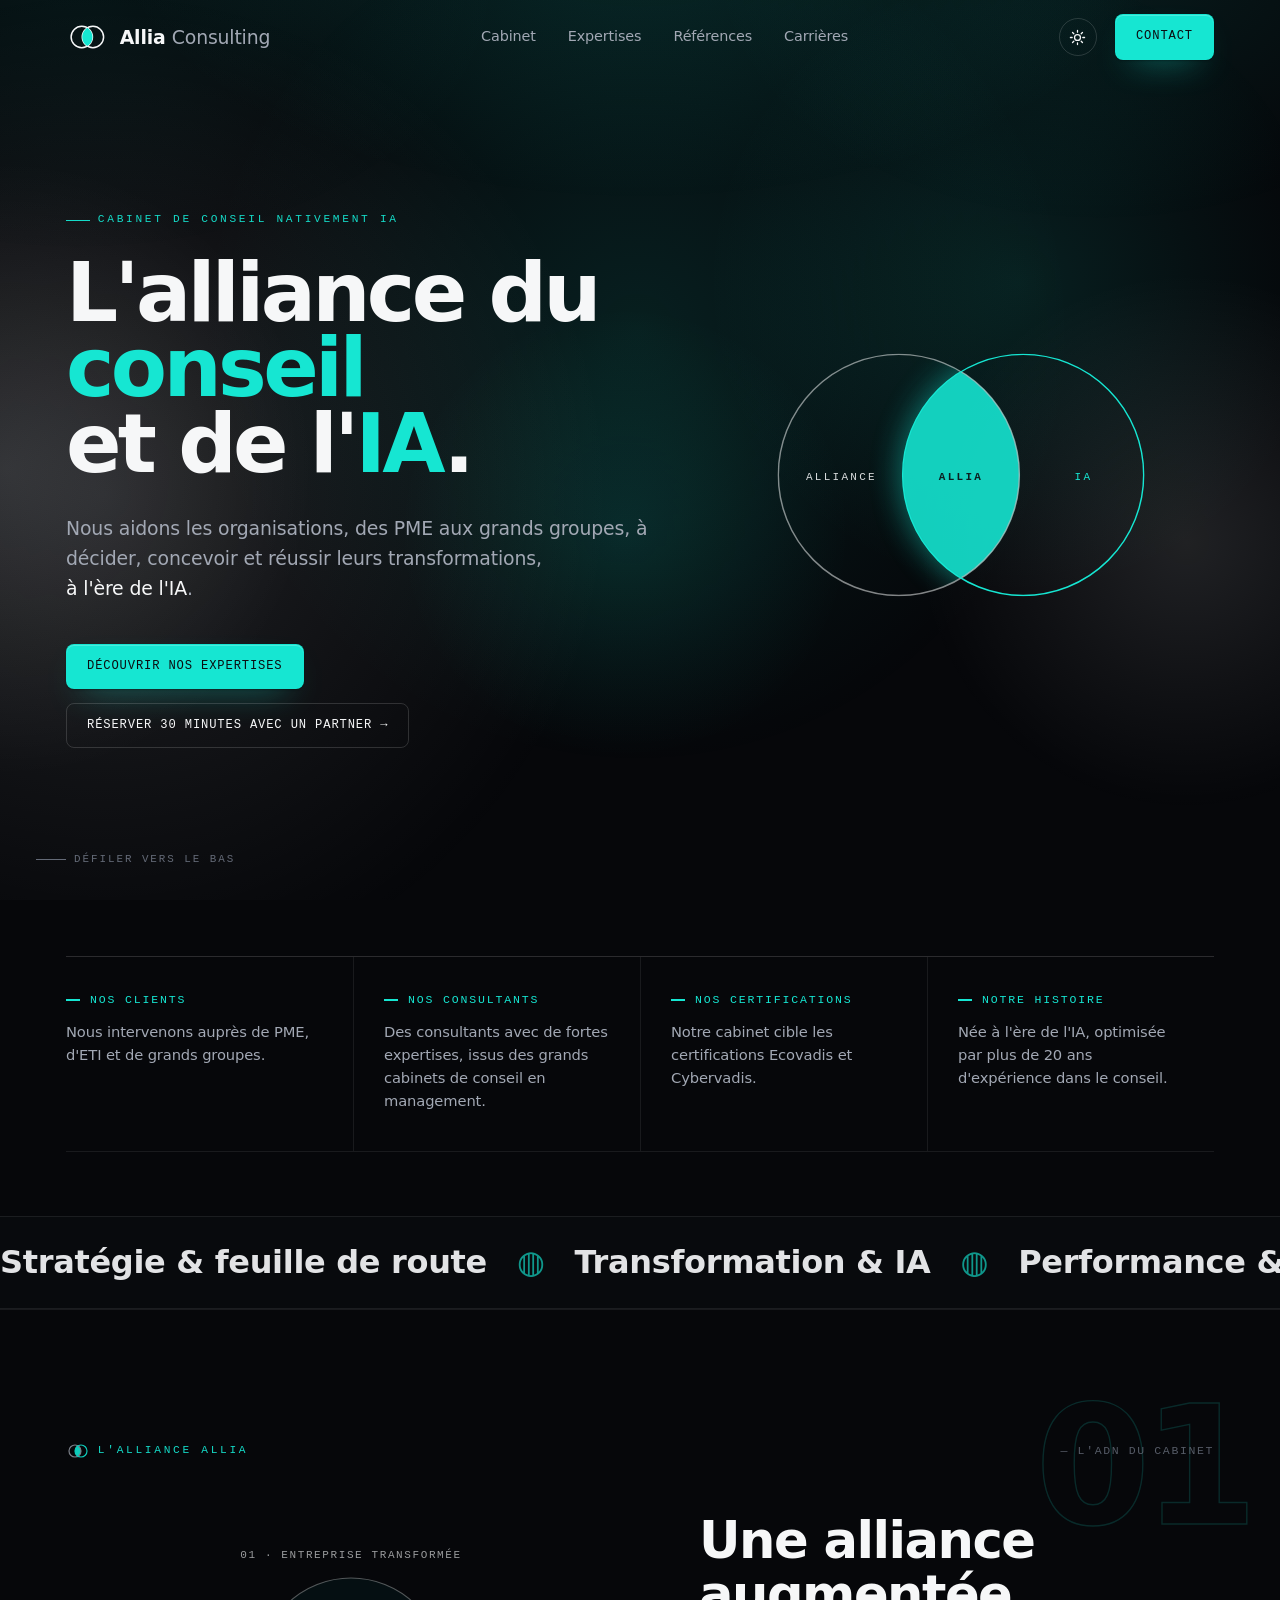
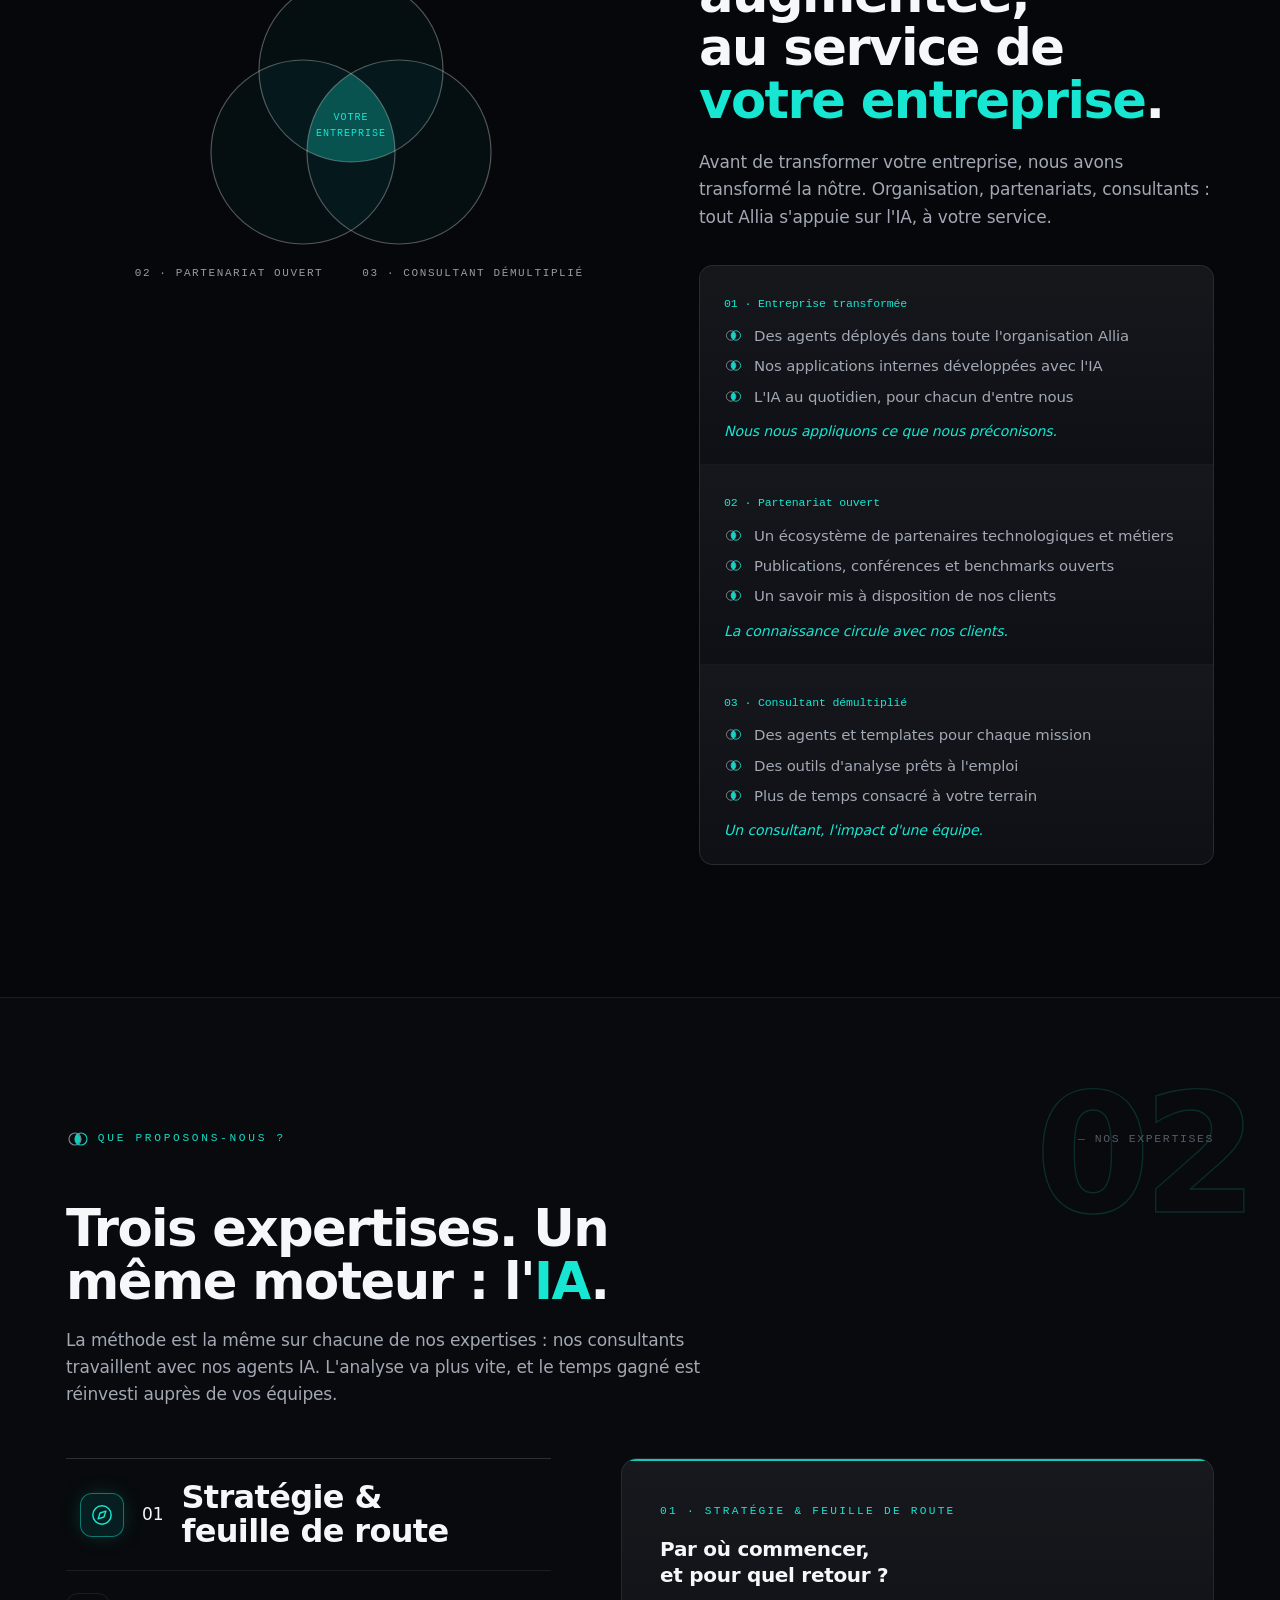
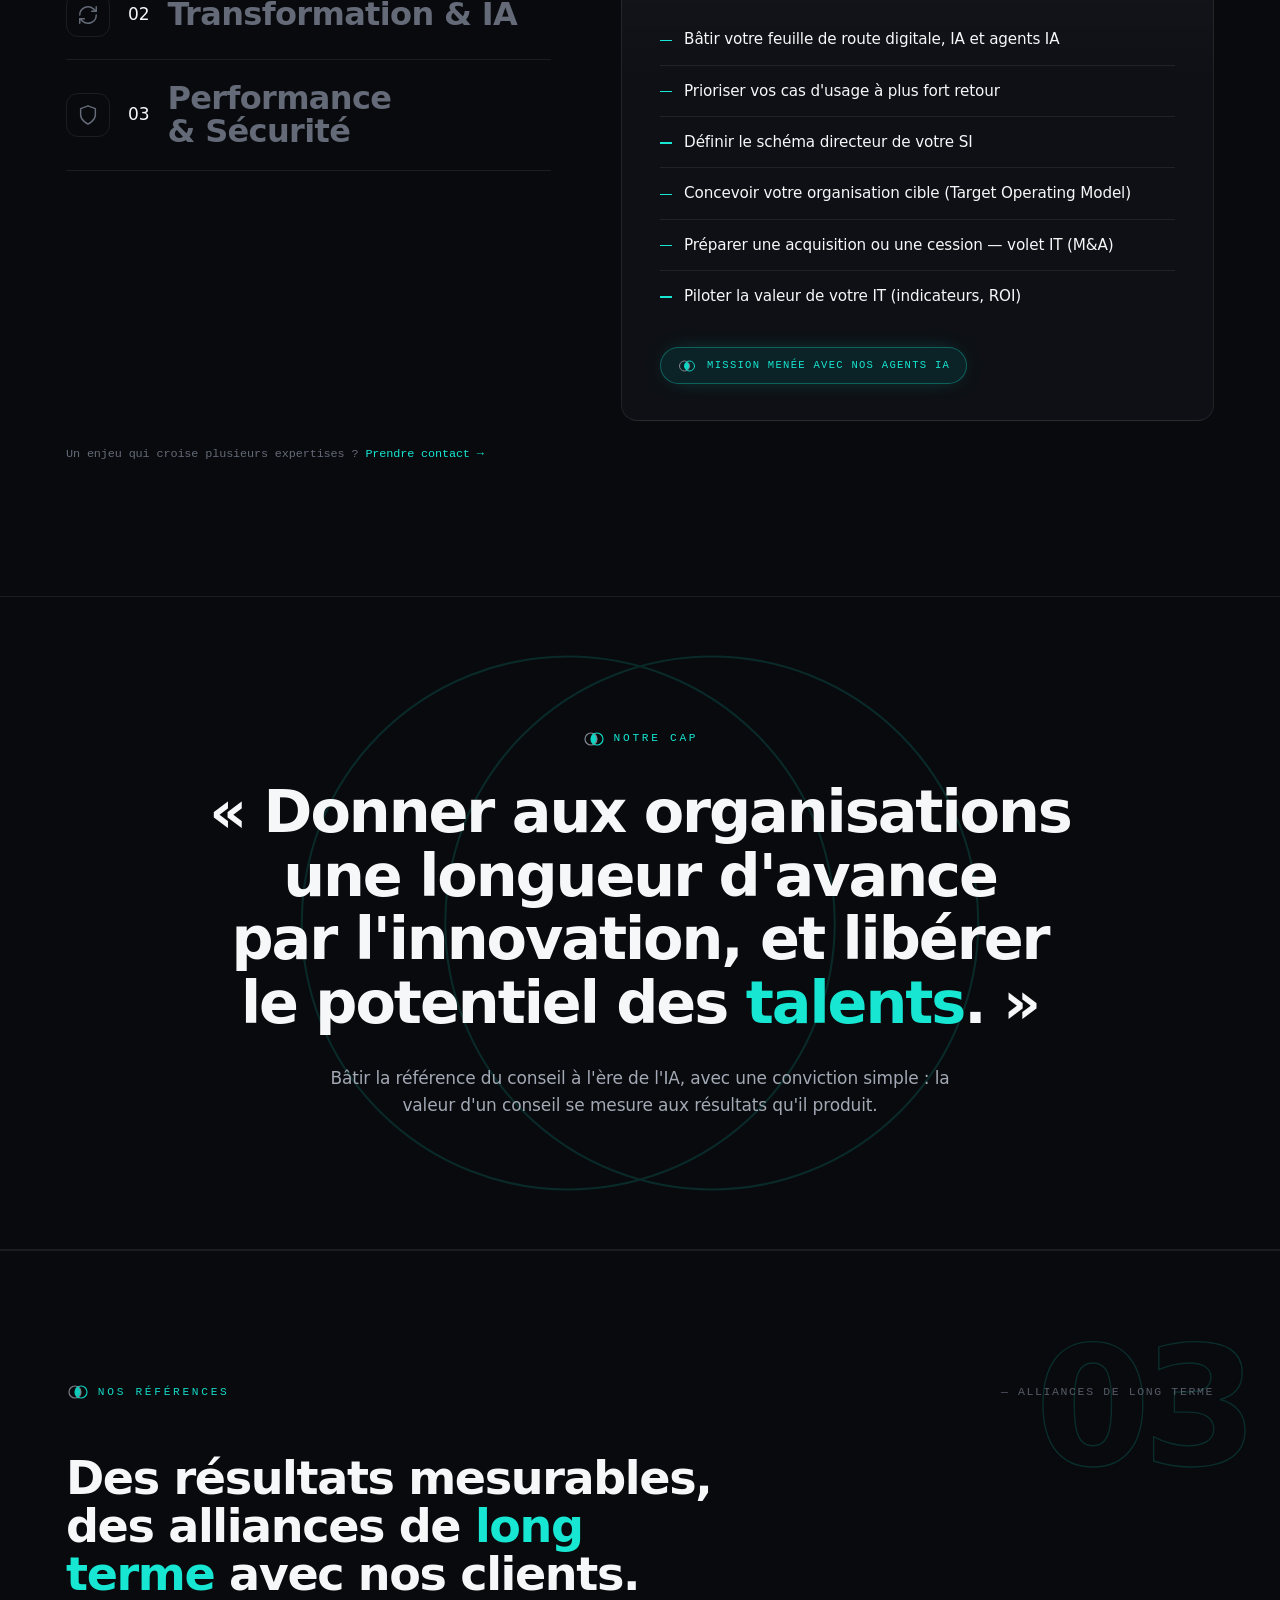
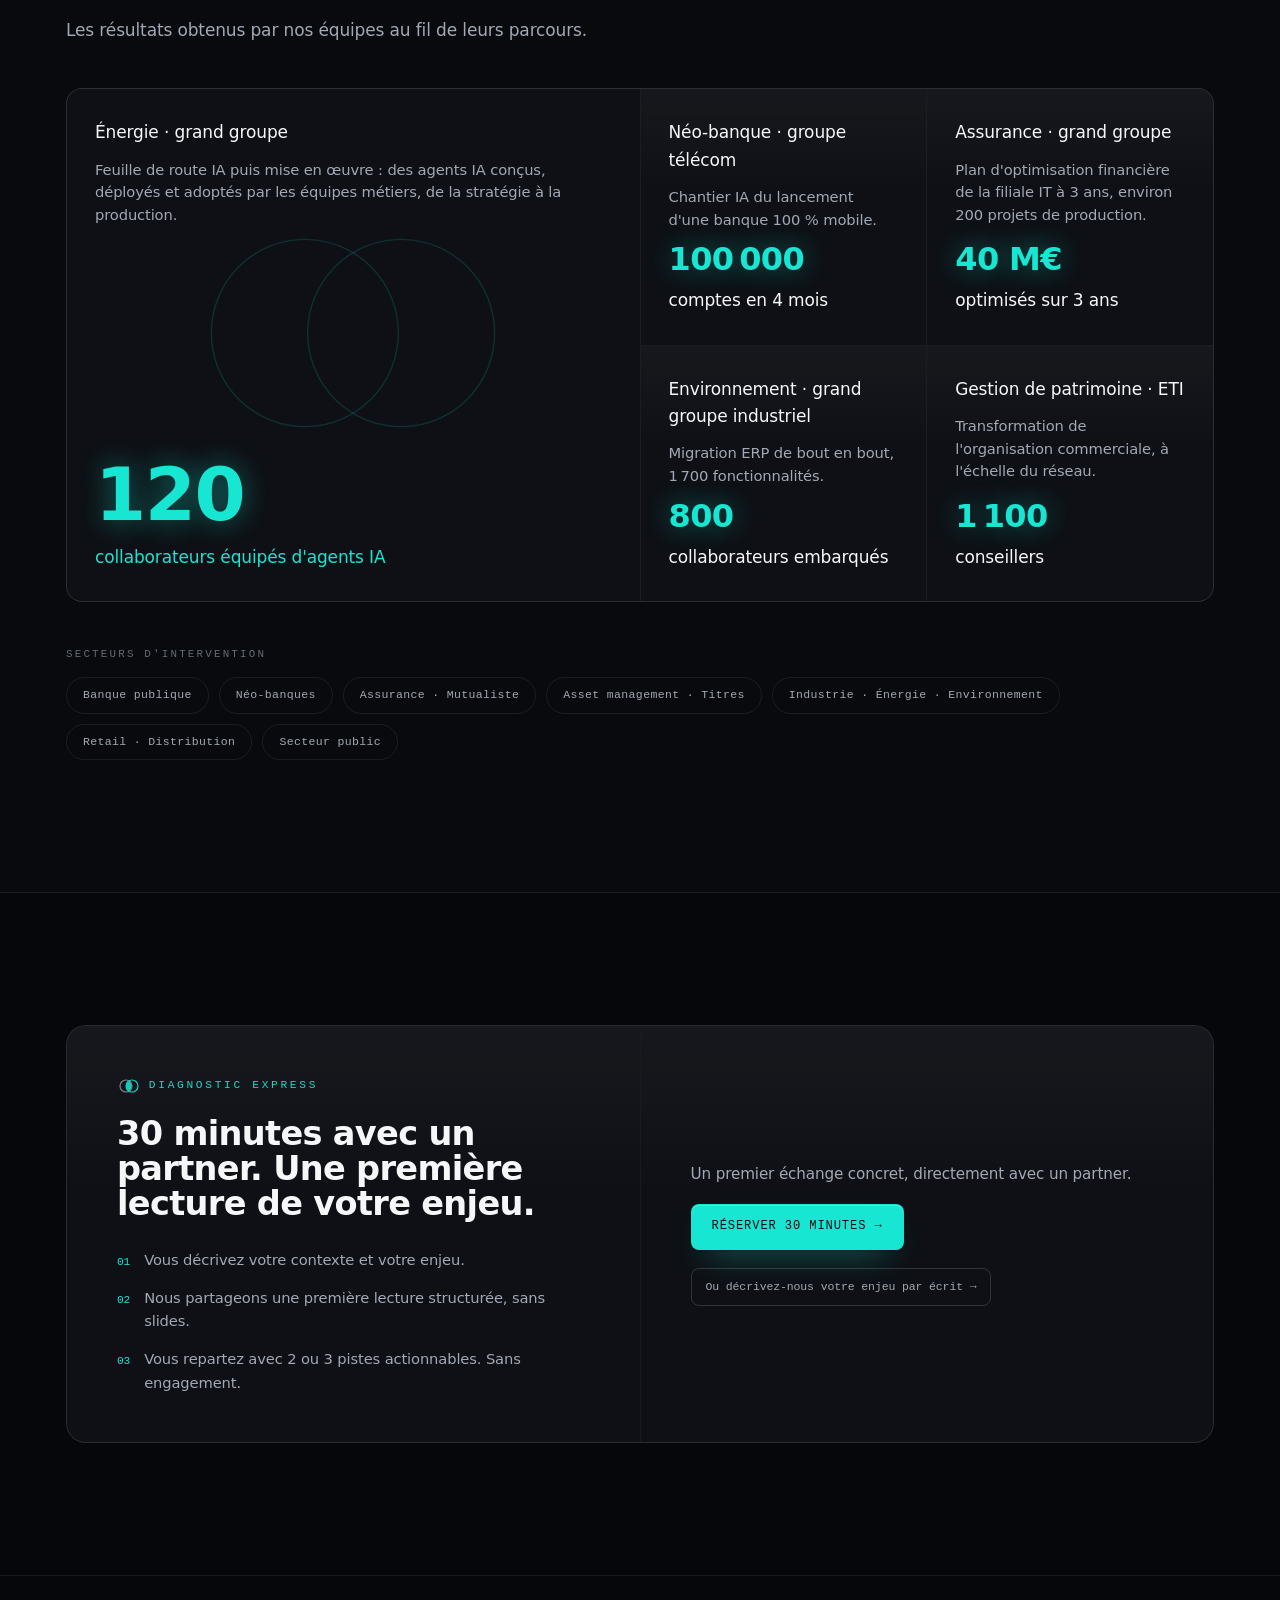
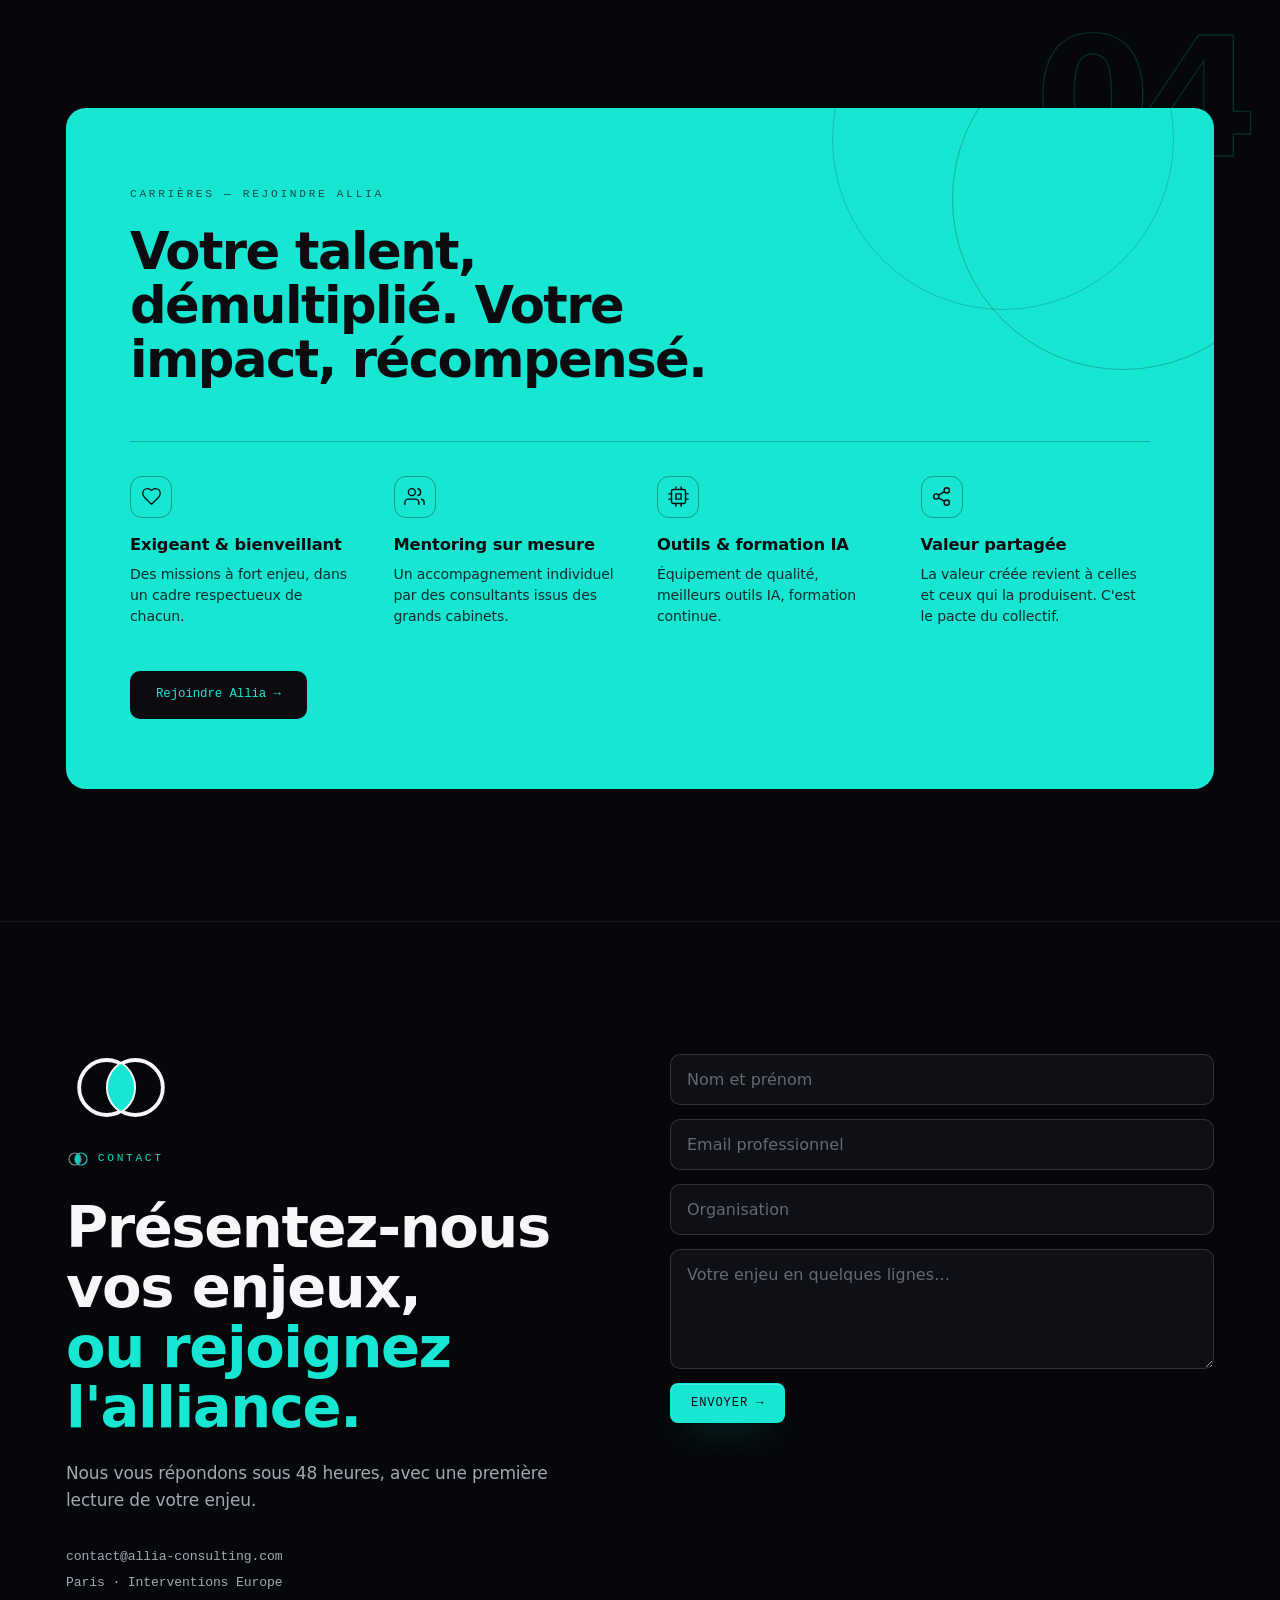
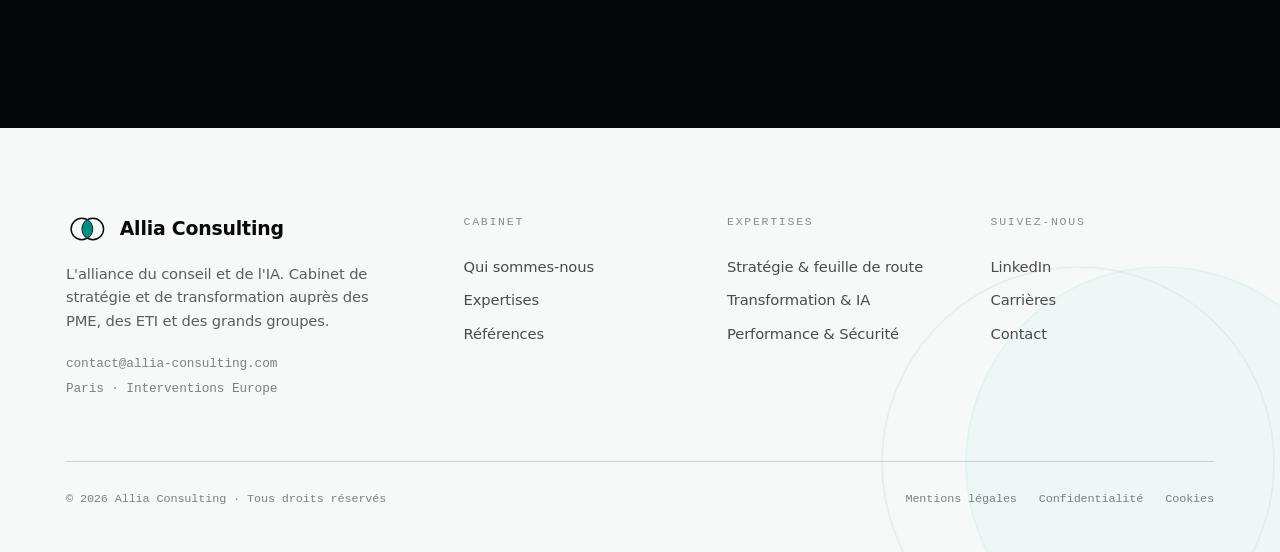
==== commit ddddc82b: "Intègre la direction v2 (one-page sombre/teal) Remplace la charte institutionnelle bleu/ambre multi-" ====
--- a/index.html
+++ b/index.html
@@ -1,296 +1,276 @@
 <!doctype html>
-<html lang="fr">
+<html lang="fr" data-theme="dark">
 <head>
 <meta charset="utf-8">
 <meta name="viewport" content="width=device-width, initial-scale=1">
-<title>Allia Consulting — Cabinet de conseil nativement IA agentique</title>
-<meta name="description" content="Allia Consulting accompagne les grandes organisations dans leurs transformations IA. Stratégie, intégration, adoption — conduites avec des systèmes d'agents IA au cœur de nos pratiques.">
+<title>Allia Consulting — L'alliance du conseil et de l'IA</title>
+<meta name="description" content="Cabinet de conseil nativement IA. Stratégie et transformation digitale IT / IA pour les grands groupes, les ETI et les PME — décider, concevoir, transformer, optimiser, sécuriser.">
+<meta property="og:title" content="Allia Consulting — L'alliance du conseil et de l'IA">
+<meta property="og:description" content="Cabinet de conseil nativement IA. Nos propres agents IA sont en production — nous nous appliquons ce que nous préconisons.">
+<meta property="og:type" content="website">
+<meta property="og:locale" content="fr_FR">
+<meta name="theme-color" content="#06070A">
+<link rel="icon" type="image/svg+xml" href="assets/symbol.svg">
 <link rel="stylesheet" href="colors_and_type.css">
 <link rel="stylesheet" href="_site.css">
-<link rel="icon" type="image/svg+xml" href="assets/symbol.svg">
+<script>document.documentElement.setAttribute('data-theme','dark');</script>
 </head>
 <body>
 
-<!-- ════════ NAVIGATION ════════ -->
-<nav class="ac-nav">
-  <a href="index.html" class="ac-logo">
-    <img src="assets/symbol-light.svg" alt="" class="light">
-    <img src="assets/symbol.svg" alt="" class="dark">
-    <span><span class="name">Allia</span><span class="role">Consulting</span></span>
-  </a>
-  <div class="ac-links">
-    <a class="ac-link active" href="index.html">Accueil</a>
-    <a class="ac-link" href="notre-cabinet.html">Notre cabinet</a>
-    <a class="ac-link" href="nos-expertises.html">Nos expertises</a>
-    <a class="ac-link" href="cas-clients.html">Cas clients</a>
-    <a class="ac-link" href="insights.html">Insights</a>
-  </div>
-  <div class="ac-right">
-    <div class="ac-lang">
-      <button class="active">FR</button>
-      <span class="sep">/</span>
-      <button>EN</button>
-    </div>
-    <a href="nous-contacter.html" class="ac-cta">Prendre contact <span class="arrow">→</span></a>
-    <button class="burger" aria-label="Menu"><span></span><span></span><span></span></button>
-  </div>
+<!-- ════════ SYMBOLES INLINE — la lentille Allia, référencée via <use> ════════ -->
+<svg xmlns="http://www.w3.org/2000/svg" style="position:absolute;width:0;height:0;overflow:hidden" aria-hidden="true">
+  <defs><clipPath id="alSymLens"><circle cx="17" cy="14" r="11.5"/></clipPath></defs>
+  <!-- Marque adaptative (nav, contact) : traits en currentColor, lentille en --accent -->
+  <symbol id="allia-symbol" viewBox="0 0 46 28">
+    <circle cx="29" cy="14" r="11.5" fill="none" stroke="currentColor" stroke-width="1.6"/>
+    <circle cx="17" cy="14" r="11.5" fill="none" stroke="currentColor" stroke-width="1.6"/>
+    <circle cx="29" cy="14" r="11.5" fill="var(--accent)" clip-path="url(#alSymLens)"/>
+  </symbol>
+  <!-- Variante footer : lentille en --accent-2 sur fond inversé -->
+  <symbol id="allia-symbol-mono" viewBox="0 0 46 28">
+    <circle cx="29" cy="14" r="11.5" fill="none" stroke="currentColor" stroke-width="1.6"/>
+    <circle cx="17" cy="14" r="11.5" fill="none" stroke="currentColor" stroke-width="1.6"/>
+    <circle cx="29" cy="14" r="11.5" fill="var(--accent-2)" clip-path="url(#alSymLens)"/>
+  </symbol>
+</svg>
+
+<div class="lin-glow" aria-hidden="true"></div>
+
+<div class="sig" id="sig" aria-hidden="true"><svg viewBox="0 0 600 520" xmlns="http://www.w3.org/2000/svg"><defs><clipPath id="vesicaSig"><circle cx="360" cy="260" r="200"/></clipPath></defs><circle class="lens" cx="240" cy="260" r="200" clip-path="url(#vesicaSig)"/><circle class="ringline" cx="240" cy="260" r="200"/><circle class="ringline" cx="360" cy="260" r="200"/></svg></div>
+<div id="progress" aria-hidden="true"></div>
+<canvas id="bg" aria-hidden="true"></canvas>
+<span class="probe" id="probeAccent" style="color:var(--accent)"></span>
+<span class="probe" id="probeInk" style="color:var(--ink)"></span>
+
+<header id="hdr">
+  <div class="wrap nav">
+    <a href="#" class="brand">
+      <svg class="mark alogo" id="navLogo" viewBox="0 0 46 28" aria-hidden="true"><use href="#allia-symbol"></use></svg>
+      <span>Allia&nbsp;<span class="wm-sub">Consulting</span></span>
+    </a>
+    <nav class="nav-links">
+      <a href="#cabinet">Cabinet</a><a href="#expertises">Expertises</a><a href="#cas">Références</a><a href="#carrieres">Carrières</a>
+    </nav>
+    <div class="nav-right">
+      <button class="theme-toggle" id="themeBtn" aria-label="Basculer entre mode clair et sombre" title="Mode clair / sombre">
+        <svg class="ic-moon" viewBox="0 0 24 24" fill="none" stroke="currentColor" stroke-width="1.8" stroke-linecap="round" stroke-linejoin="round"><path d="M21 12.8A9 9 0 1 1 11.2 3a7 7 0 0 0 9.8 9.8z"/></svg>
+        <svg class="ic-sun" viewBox="0 0 24 24" fill="none" stroke="currentColor" stroke-width="1.8" stroke-linecap="round" stroke-linejoin="round"><circle cx="12" cy="12" r="4.2"/><path d="M12 2v2.5M12 19.5V22M22 12h-2.5M4.5 12H2M19 5l-1.8 1.8M6.8 17.2L5 19M19 19l-1.8-1.8M6.8 6.8L5 5"/></svg>
+      </button>
+      <a href="#contact" class="btn btn-primary">Contact</a>
+      <button class="menu-toggle" id="menuBtn" aria-label="Menu" aria-expanded="false">MENU</button>
+    </div>
+  </div>
+</header>
+<nav class="mobile-menu" id="mobileMenu" aria-label="Navigation mobile">
+  <a href="#cabinet">Cabinet</a>
+  <a href="#expertises">Expertises</a>
+  <a href="#cas">Références</a>
+  <a href="#carrieres">Carrières</a>
+  <a href="#contact" style="color:var(--accent)">Contact →</a>
 </nav>
 
-<!-- ════════ HERO ════════ -->
-<section
-  class="hero hero-full kenburns"
-  data-voile="lateral"
-  data-slideshow="true"
-  data-states='[
-    {"num":"01","lab":"Stratégie","cap":"— architecture · stratégie technologique · <b>Stratégie</b>"},
-    {"num":"02","lab":"Intégration","cap":"— boardroom · agents IA dans les métiers · <b>Intégration</b>"},
-    {"num":"03","lab":"Adoption","cap":"— terrain · conduite du changement · <b>Adoption</b>"}
-  ]'>
-
-  <div class="layer photos">
-    <div class="slide active" style="background-image: url('https://images.unsplash.com/photo-1486325212027-8081e485255e?w=2000&q=85&auto=format&fit=crop');"></div>
-    <div class="slide" style="background-image: url('https://images.unsplash.com/photo-1517502884422-41eaead166d4?w=2000&q=85&auto=format&fit=crop');"></div>
-    <div class="slide" style="background-image: url('https://images.unsplash.com/photo-1573497019418-b400bb3ab074?w=2000&q=85&auto=format&fit=crop');"></div>
-  </div>
-  <div class="layer voile"></div>
-  <div class="layer grid-lines"></div>
-
-  <div class="container">
-    <div class="shell">
-      <div class="marker">
-        <span class="num">01</span>
-        <span class="bar"></span>
-        <span class="lab"><span class="lab-text">Stratégie</span><span>Cabinet de conseil nativement IA agentique</span></span>
-      </div>
-
-      <div class="head">
-        <h1>
-          <span class="line">L'IA agentique n'est pas notre offre.</span>
-          <span class="line accent">C'est notre façon de travailler.</span>
-        </h1>
-        <hr>
-        <p class="sub">Allia accompagne les grandes organisations dans leurs transformations les plus complexes. Stratégie technologique, intégration des agents IA dans les métiers, conduite du changement — conduits avec des systèmes d'agents au cœur de nos pratiques. Pas seulement de nos slides.</p>
-        <div class="ctas">
-          <a href="notre-cabinet.html" class="btn btn-primary">Découvrir notre cabinet</a>
-          <a href="nous-contacter.html" class="btn btn-ghost">Prendre contact <span class="arrow">→</span></a>
+<section class="hero">
+  <div class="wrap hero-grid">
+    <div class="hero-main">
+      <span class="eyebrow">Cabinet de conseil nativement IA</span>
+      <h1 style="margin-top:26px">L'alliance du <span class="accent">conseil</span><br>et de l'<span class="accent">IA</span>.</h1>
+      <p class="lede">Nous aidons les organisations, des PME aux grands groupes, à décider, concevoir et réussir leurs transformations, <strong style="color:var(--ink);font-weight:500;white-space:nowrap">à l'ère de l'IA</strong>.</p>
+      <div class="hero-cta" style="margin-top:40px;display:flex;align-items:center;gap:14px;flex-wrap:wrap">
+        <a href="#expertises" class="btn btn-primary">Découvrir nos expertises</a>
+        <a href="#diagnostic" class="btn">Réserver 30 minutes avec un partner →</a>
+      </div>
+    </div>
+    <div class="hero-viz" aria-hidden="true">
+      <svg viewBox="0 0 460 280">
+        <defs><clipPath id="vheroL"><circle cx="165" cy="140" r="126"/></clipPath></defs>
+        <path class="wave" d="M 230 32.1 A 126 126 0 0 1 230 247.9 A 126 126 0 0 1 230 32.1 Z" fill="none" stroke="color-mix(in srgb,var(--accent) 45%,transparent)" stroke-width="1"/>
+        <path class="wave w2" d="M 230 32.1 A 126 126 0 0 1 230 247.9 A 126 126 0 0 1 230 32.1 Z" fill="none" stroke="color-mix(in srgb,var(--accent) 45%,transparent)" stroke-width="1"/>
+        <g class="gr"><circle class="lens" cx="295" cy="140" r="126" fill="var(--accent)" clip-path="url(#vheroL)" opacity="0.9"/></g>
+        <g class="gl"><circle cx="165" cy="140" r="126" fill="none" style="stroke:color-mix(in srgb,var(--ink) 52%,transparent)" stroke-width="1.5"/><text x="105" y="145" style="fill:color-mix(in srgb,var(--ink) 88%,transparent)" text-anchor="middle">ALLIANCE</text></g>
+        <g class="gr"><circle cx="295" cy="140" r="126" fill="none" stroke="var(--accent)" stroke-width="1.5"/><text x="358" y="145" fill="var(--accent)" text-anchor="middle">IA</text></g>
+        <text class="tA" x="230" y="145" fill="var(--on-accent)" text-anchor="middle" font-weight="600">ALLIA</text>
+      </svg>
+    </div>
+  </div>
+  <div class="scrollcue">Défiler vers le bas</div>
+</section>
+
+<section class="facts-band">
+  <div class="wrap">
+    <div class="facts reveal">
+      <div class="fact"><span class="fk">Nos clients</span><p>Nous intervenons auprès de PME, d'ETI et de grands groupes.</p></div>
+      <div class="fact"><span class="fk">Nos consultants</span><p>Des consultants avec de fortes expertises, issus des grands cabinets de conseil en management.</p></div>
+      <div class="fact"><span class="fk">Nos certifications</span><p>Notre cabinet cible les certifications Ecovadis et Cybervadis.</p></div>
+      <div class="fact"><span class="fk">Notre histoire</span><p>Née à l'ère de l'IA, optimisée par plus de 20 ans d'expérience dans le conseil.</p></div>
+    </div>
+  </div>
+</section>
+
+<div class="marquee" aria-hidden="true">
+  <div class="track">
+    <span>Stratégie & feuille de route<i>◍</i>Transformation & IA<i>◍</i>Performance & Sécurité<i>◍</i></span>
+    <span>Stratégie & feuille de route<i>◍</i>Transformation & IA<i>◍</i>Performance & Sécurité<i>◍</i></span>
+  </div>
+</div>
+
+<section class="band" id="cabinet">
+  <div class="wrap">
+    <span class="gnum" aria-hidden="true">01</span>
+    <div class="sec-head reveal"><span class="eyebrow">L'alliance Allia</span><span class="sec-num">— l'ADN du cabinet</span></div>
+    <div class="conv">
+      <div class="eco-viz reveal" aria-hidden="true">
+        <svg viewBox="0 0 400 400" style="width:100%;height:auto;overflow:visible">
+          <path class="vcore" d="M 200 159.5 A 92 92 0 0 1 244 236.8 A 92 92 0 0 1 156 236.8 A 92 92 0 0 1 200 159.5 Z"></path>
+          <g data-eco="1" class="vg vg1" style="cursor:pointer">
+            <circle cx="200" cy="156" r="92" fill="transparent"></circle>
+            <text x="200" y="44" text-anchor="middle" class="vlbl">01 · Entreprise transformée</text>
+          </g>
+          <g data-eco="2" class="vg vg2" style="cursor:pointer">
+            <circle cx="152" cy="238" r="92" fill="transparent"></circle>
+            <text x="78" y="362" text-anchor="middle" class="vlbl">02 · Partenariat ouvert</text>
+          </g>
+          <g data-eco="3" class="vg vg3" style="cursor:pointer">
+            <circle cx="248" cy="238" r="92" fill="transparent"></circle>
+            <text x="322" y="362" text-anchor="middle" class="vlbl">03 · Consultant démultiplié</text>
+          </g>
+          <text x="200" y="206" text-anchor="middle" class="vcore-t">Votre</text>
+          <text x="200" y="222" text-anchor="middle" class="vcore-t">entreprise</text>
+        </svg>
+      </div>
+      <div class="reveal">
+        <h2>Une alliance augmentée, au service de <span class="accent">votre entreprise</span>.</h2>
+        <p>Avant de transformer votre entreprise, nous avons transformé la nôtre. Organisation, partenariats, consultants : tout Allia s'appuie sur l'IA, à votre service.</p>
+        <div class="stack">
+          <div data-eco="1"><span class="sn">01 · Entreprise transformée</span><ul class="sl"><li>Des agents déployés dans toute l'organisation Allia</li><li>Nos applications internes développées avec l'IA</li><li>L'IA au quotidien, pour chacun d'entre nous</li></ul><em class="stag">Nous nous appliquons ce que nous préconisons.</em></div>
+          <div data-eco="2"><span class="sn">02 · Partenariat ouvert</span><ul class="sl"><li>Un écosystème de partenaires technologiques et métiers</li><li>Publications, conférences et benchmarks ouverts</li><li>Un savoir mis à disposition de nos clients</li></ul><em class="stag">La connaissance circule avec nos clients.</em></div>
+          <div data-eco="3"><span class="sn">03 · Consultant démultiplié</span><ul class="sl"><li>Des agents et templates pour chaque mission</li><li>Des outils d'analyse prêts à l'emploi</li><li>Plus de temps consacré à votre terrain</li></ul><em class="stag">Un consultant, l'impact d'une équipe.</em></div>
         </div>
       </div>
-
-      <aside class="side">
-        <div class="legend">— Nos expertises</div>
-        <div class="step active" data-i="0">
-          <span class="n">01</span>
-          <span class="t">Stratégie</span>
-          <span class="d">Vos ambitions IA méritent une feuille de route, pas un rapport.</span>
+    </div>
+  </div>
+</section>
+
+<section class="band alt" id="expertises">
+  <div class="wrap">
+    <span class="gnum" aria-hidden="true">02</span>
+    <div class="sec-head reveal"><span class="eyebrow">Que proposons-nous ?</span><span class="sec-num">— nos expertises</span></div>
+    <h2 class="reveal" style="font-size:clamp(2rem,4vw,3.2rem);max-width:24ch;margin-bottom:18px">Trois expertises. Un même moteur : l'<span class="accent">IA</span>.</h2>
+    <p class="reveal" style="color:var(--ink-soft);max-width:64ch;margin-bottom:50px">La méthode est la même sur chacune de nos expertises : nos consultants travaillent avec nos agents IA. L'analyse va plus vite, et le temps gagné est réinvesti auprès de vos équipes.</p>
+    <div class="idx reveal">
+      <div class="idx-list" id="idxList">
+        <div class="idx-item active" data-k="0"><span class="idx-ico"><svg viewBox="0 0 24 24" fill="none" stroke="currentColor" stroke-width="1.6" stroke-linecap="round" stroke-linejoin="round"><circle cx="12" cy="12" r="10"></circle><polygon points="16.24 7.76 14.12 14.12 7.76 16.24 9.88 9.88 16.24 7.76"></polygon></svg></span><span class="xn">01</span><h3>Stratégie &amp; feuille de route</h3></div>
+        <div class="idx-item" data-k="1"><span class="idx-ico"><svg viewBox="0 0 24 24" fill="none" stroke="currentColor" stroke-width="1.6" stroke-linecap="round" stroke-linejoin="round"><path d="M3 12a9 9 0 0 1 15-6.7L21 8"></path><path d="M21 3v5h-5"></path><path d="M21 12a9 9 0 0 1-15 6.7L3 16"></path><path d="M3 21v-5h5"></path></svg></span><span class="xn">02</span><h3>Transformation &amp; IA</h3></div>
+        <div class="idx-item" data-k="2"><span class="idx-ico"><svg viewBox="0 0 24 24" fill="none" stroke="currentColor" stroke-width="1.6" stroke-linecap="round" stroke-linejoin="round"><path d="M12 22s8-4 8-10V5l-8-3-8 3v7c0 6 8 10 8 10z"></path></svg></span><span class="xn">03</span><h3>Performance &amp; Sécurité</h3></div>
+      </div>
+      <div class="idx-panel" id="idxPanel"></div>
+    </div>
+    <p class="discretion reveal">Un enjeu qui croise plusieurs expertises ? <a href="#contact" style="color:var(--accent)">Prendre contact →</a></p>
+  </div>
+</section>
+
+<section class="cap-a">
+  <svg class="rings" viewBox="0 0 400 400" aria-hidden="true"><circle cx="165" cy="200" r="130" fill="none" stroke="var(--accent)" stroke-width="1"/><circle cx="235" cy="200" r="130" fill="none" stroke="var(--accent)" stroke-width="1"/></svg>
+  <div class="wrap" style="position:relative">
+    <span class="eyebrow reveal">Notre cap</span>
+    <blockquote class="reveal">« Donner aux organisations une longueur d'avance par l'innovation, et libérer le potentiel des <span class="accent">talents</span>. »</blockquote>
+    <p class="cap-sub reveal">Bâtir la référence du conseil à l'ère de l'IA, avec une conviction simple : la valeur d'un conseil se mesure aux résultats qu'il produit.</p>
+  </div>
+</section>
+
+<section class="band alt" id="cas">
+  <div class="wrap">
+    <span class="gnum" aria-hidden="true">03</span>
+    <div class="sec-head reveal"><span class="eyebrow">Nos références</span><span class="sec-num">— alliances de long terme</span></div>
+    <h2 class="reveal" style="font-size:clamp(1.9rem,3.6vw,3rem);max-width:24ch;margin-bottom:18px">Des résultats mesurables, des alliances de <span class="accent">long terme</span> avec nos clients.</h2>
+    <p class="reveal" style="color:var(--ink-soft);max-width:62ch;margin-bottom:44px">Les résultats obtenus par nos équipes au fil de leurs parcours.</p>
+    <div class="mosaic reveal">
+      <div class="mcase heroC"><span class="ctx">Énergie · grand groupe</span><p>Feuille de route IA puis mise en œuvre : des agents IA conçus, déployés et adoptés par les équipes métiers, de la stratégie à la production.</p><span class="mnum"><b data-count="120">120</b></span><span class="ctx" style="color:var(--accent)">collaborateurs équipés d'agents IA</span></div>
+      <div class="mcase"><span class="ctx">Néo-banque · groupe télécom</span><p>Chantier IA du lancement d'une banque 100 % mobile.</p><span class="mnum"><b data-count="100000">100 000</b></span><span class="ctx">comptes en 4 mois</span></div>
+      <div class="mcase"><span class="ctx">Assurance · grand groupe</span><p>Plan d'optimisation financière de la filiale IT à 3 ans, environ 200 projets de production.</p><span class="mnum"><b data-count="40" data-suffix=" M€">40 M€</b></span><span class="ctx">optimisés sur 3 ans</span></div>
+      <div class="mcase"><span class="ctx">Environnement · grand groupe industriel</span><p>Migration ERP de bout en bout, 1 700 fonctionnalités.</p><span class="mnum"><b data-count="800">800</b></span><span class="ctx">collaborateurs embarqués</span></div>
+      <div class="mcase"><span class="ctx">Gestion de patrimoine · ETI</span><p>Transformation de l'organisation commerciale, à l'échelle du réseau.</p><span class="mnum"><b data-count="1100">1 100</b></span><span class="ctx">conseillers</span></div>
+    </div>
+    <span class="sectors-lbl reveal">Secteurs d'intervention</span>
+    <div class="sectors reveal"><span>Banque publique</span><span>Néo-banques</span><span>Assurance · Mutualiste</span><span>Asset management · Titres</span><span>Industrie · Énergie · Environnement</span><span>Retail · Distribution</span><span>Secteur public</span></div>
+  </div>
+</section>
+
+<section class="band" id="diagnostic">
+  <div class="wrap">
+    <div class="diag30 reveal">
+      <div>
+        <span class="eyebrow">Diagnostic express</span>
+        <h2 style="margin-top:16px">30 minutes avec un partner. Une première lecture de votre enjeu.</h2>
+        <div class="dsteps">
+          <div><span class="n">01</span><p>Vous décrivez votre contexte et votre enjeu.</p></div>
+          <div><span class="n">02</span><p>Nous partageons une première lecture structurée, sans slides.</p></div>
+          <div><span class="n">03</span><p>Vous repartez avec 2 ou 3 pistes actionnables. Sans engagement.</p></div>
         </div>
-        <div class="step" data-i="1">
-          <span class="n">02</span>
-          <span class="t">Intégration</span>
-          <span class="d">Les agents IA dans vos processus. Pas dans vos slides.</span>
+      </div>
+      <div class="right">
+        <p>Un premier échange concret, directement avec un partner.</p>
+        <a href="mailto:contact@allia-consulting.com?subject=Diagnostic%20express%20%E2%80%94%2030%20minutes&body=Bonjour%2C%0A%0AJe%20souhaite%20r%C3%A9server%20un%20diagnostic%20express%20de%2030%20minutes.%0A%0AMon%20organisation%20%3A%20%0AMon%20enjeu%20en%20quelques%20lignes%20%3A%20%0AMes%20disponibilit%C3%A9s%20%3A%20" class="btn btn-primary">Réserver 30 minutes →</a>
+        <a href="#contact" class="slot">Ou décrivez-nous votre enjeu par écrit →</a>
+      </div>
+    </div>
+  </div>
+</section>
+
+<section class="band" id="carrieres">
+  <div class="wrap">
+    <span class="gnum" aria-hidden="true">04</span>
+    <div class="manif reveal">
+      <span style="font-family:var(--mono);font-size:.7rem;letter-spacing:.24em;text-transform:uppercase;opacity:.7">Carrières — rejoindre Allia</span>
+      <h2 class="manif-title">Votre talent, démultiplié. Votre impact, récompensé.</h2>
+      <div class="mgrid">
+        <div><span class="mico"><svg viewBox="0 0 24 24" fill="none" stroke="currentColor" stroke-width="1.6" stroke-linecap="round" stroke-linejoin="round"><path d="M19 14c1.49-1.46 3-3.21 3-5.5A5.5 5.5 0 0 0 16.5 3c-1.76 0-3 .5-4.5 2-1.5-1.5-2.74-2-4.5-2A5.5 5.5 0 0 0 2 8.5c0 2.3 1.5 4.05 3 5.5l7 7z"></path></svg></span><b>Exigeant &amp; bienveillant</b><p>Des missions à fort enjeu, dans un cadre respectueux de chacun.</p></div>
+        <div><span class="mico"><svg viewBox="0 0 24 24" fill="none" stroke="currentColor" stroke-width="1.6" stroke-linecap="round" stroke-linejoin="round"><path d="M17 21v-2a4 4 0 0 0-4-4H5a4 4 0 0 0-4 4v2"></path><circle cx="9" cy="7" r="4"></circle><path d="M23 21v-2a4 4 0 0 0-3-3.87M16 3.13a4 4 0 0 1 0 7.75"></path></svg></span><b>Mentoring sur mesure</b><p>Un accompagnement individuel par des consultants issus des grands cabinets.</p></div>
+        <div><span class="mico"><svg viewBox="0 0 24 24" fill="none" stroke="currentColor" stroke-width="1.6" stroke-linecap="round" stroke-linejoin="round"><rect x="4" y="4" width="16" height="16" rx="2"></rect><path d="M9 9h6v6H9zM9 1v3M15 1v3M9 20v3M15 20v3M1 9h3M1 15h3M20 9h3M20 15h3"></path></svg></span><b>Outils &amp; formation IA</b><p>Équipement de qualité, meilleurs outils IA, formation continue.</p></div>
+        <div><span class="mico"><svg viewBox="0 0 24 24" fill="none" stroke="currentColor" stroke-width="1.6" stroke-linecap="round" stroke-linejoin="round"><circle cx="18" cy="5" r="3"></circle><circle cx="6" cy="12" r="3"></circle><circle cx="18" cy="19" r="3"></circle><path d="m8.6 13.5 6.8 4M15.4 6.5l-6.8 4"></path></svg></span><b>Valeur partagée</b><p>La valeur créée revient à celles et ceux qui la produisent. C'est le pacte du collectif.</p></div>
+      </div>
+      <a class="btnw" href="#contact">Rejoindre Allia →</a>
+    </div>
+  </div>
+</section>
+
+<section class="band contact" id="contact">
+  <div class="wrap">
+    <div class="contact-grid">
+      <div class="reveal">
+        <svg width="110" viewBox="0 0 46 28" aria-hidden="true" style="display:block;margin-bottom:26px"><use href="#allia-symbol"></use></svg>
+        <span class="eyebrow">Contact</span>
+        <h2 style="margin-top:24px">Présentez-nous vos enjeux, <em>ou rejoignez l'alliance.</em></h2>
+        <p>Nous vous répondons sous 48 heures, avec une première lecture de votre enjeu.</p>
+        <div class="cinfo">contact@allia-consulting.com<br>Paris · Interventions Europe</div>
+      </div>
+      <div class="form reveal" id="contactForm">
+        <input type="text" placeholder="Nom et prénom" aria-label="Nom" id="cfName">
+        <input type="email" placeholder="Email professionnel" aria-label="Email" id="cfMail">
+        <input type="text" placeholder="Organisation" aria-label="Organisation" id="cfOrg">
+        <textarea placeholder="Votre enjeu en quelques lignes…" aria-label="Message" id="cfMsg"></textarea>
+        <button type="button" class="btn btn-primary" id="cfSend">Envoyer →</button>
+      </div>
+    </div>
+  </div>
+</section>
+
+<footer>
+  <svg class="fwater" viewBox="0 0 400 400" aria-hidden="true"><defs><clipPath id="lensFw"><circle cx="230" cy="200" r="140"/></clipPath></defs><circle cx="230" cy="200" r="140" fill="color-mix(in srgb,var(--accent) 6%,transparent)" clip-path="url(#lensFw)"/><circle cx="170" cy="200" r="140" fill="none" style="stroke:color-mix(in srgb,var(--invert-fg) 9%,transparent)" stroke-width="1.2"/><circle cx="230" cy="200" r="140" fill="none" stroke="color-mix(in srgb,var(--accent) 20%,transparent)" stroke-width="1.2"/></svg>
+  <div class="wrap">
+    <div class="fgrid">
+      <div>
+        <div class="brand">
+          <svg class="mark" viewBox="0 0 46 28" aria-hidden="true"><use href="#allia-symbol-mono"></use></svg>
+          <span>Allia&nbsp;Consulting</span>
         </div>
-        <div class="step" data-i="2">
-          <span class="n">03</span>
-          <span class="t">Adoption</span>
-          <span class="d">La technologie ne transforme pas. Les équipes qui l'adoptent, oui.</span>
-        </div>
-      </aside>
-
-      <div class="foot">
-        <div class="caption">— architecture · stratégie technologique · <b>Stratégie</b></div>
-        <div class="dots">
-          <button class="dot active" data-i="0" aria-label="Slide 1"></button>
-          <button class="dot" data-i="1" aria-label="Slide 2"></button>
-          <button class="dot" data-i="2" aria-label="Slide 3"></button>
-        </div>
-        <div class="counter"><b>01</b> / 03</div>
-      </div>
-    </div>
-  </div>
-</section>
-
-<!-- ════════ NOTRE CONVICTION ════════ -->
-<section class="sec sec-white">
-  <div class="container">
-    <div class="sec-eyebrow">Notre conviction</div>
-    <h2 class="sec-title wide">Vaut-il mieux dix développeurs — ou un consultant avec les bons agents IA ?</h2>
-    <hr class="amber-rule">
-    <p class="sec-intro">Nous répondons : un consultant. L'IA agentique permet aujourd'hui à un consultant d'opérer avec la puissance de plusieurs collaborateurs traditionnels. Cette conviction structure chacune de nos missions et chaque choix technologique que nous vous proposons. <strong style="color: var(--allia-navy); font-weight: 600;">Allia est né avec l'IA agentique, pas malgré elle.</strong></p>
-
-    <div class="card-grid cols-3">
-      <div class="card">
-        <div class="card-eyebrow">01</div>
-        <h3 class="card-name">Nativement IA agentique</h3>
-        <p class="card-body">Nous n'enseignons pas ce que nous ne pratiquons pas. Des systèmes d'agents IA opèrent dans chacune de nos missions — vos conseils en bénéficient directement.</p>
-      </div>
-      <div class="card">
-        <div class="card-eyebrow">02</div>
-        <h3 class="card-name">Dispositifs resserrés</h3>
-        <p class="card-body">Des équipes plus petites, des missions plus véloces. Les agents IA amplifient chaque heure de travail. Vous payez l'impact, pas la masse.</p>
-      </div>
-      <div class="card">
-        <div class="card-eyebrow">03</div>
-        <h3 class="card-name">Spectre complet</h3>
-        <p class="card-body">De la stratégie IT à l'adoption par les équipes. Nous ne dissocions jamais la vision technologique de la réalité humaine qui la porte.</p>
-      </div>
-    </div>
-  </div>
-</section>
-
-<!-- ════════ NOS EXPERTISES (aperçu) ════════ -->
-<section class="sec sec-warm">
-  <div class="container">
-    <div class="sec-eyebrow">Nos expertises</div>
-    <h2 class="sec-title">Trois territoires. Indissociables.</h2>
-    <hr class="amber-rule">
-
-    <div class="card-grid cols-3">
-      <a href="nos-expertises.html#strategie" class="card is-link">
-        <div class="card-eyebrow">01 · Stratégie &amp; IT</div>
-        <h3 class="card-name">Stratégie IA agentique</h3>
-        <p class="card-body">Vos ambitions IA deviennent des décisions actionnables. Feuille de route, architecture d'agents, gouvernance.</p>
-        <span class="card-link">Explorer <span class="arrow">→</span></span>
-      </a>
-      <a href="nos-expertises.html#integration" class="card is-link">
-        <div class="card-eyebrow">02 · Intégration métier</div>
-        <h3 class="card-name">Intégration des agents IA dans les processus</h3>
-        <p class="card-body">Les agents IA dans vos processus, pas dans vos slides. Déploiement là où l'impact est mesurable.</p>
-        <span class="card-link">Explorer <span class="arrow">→</span></span>
-      </a>
-      <a href="nos-expertises.html#adoption" class="card is-link">
-        <div class="card-eyebrow">03 · Adoption &amp; changement</div>
-        <h3 class="card-name">Adoption &amp; conduite du changement</h3>
-        <p class="card-body">La technologie ne transforme pas. Les équipes qui s'approprient les agents IA, oui. Nous faisons en sorte que les vôtres y arrivent.</p>
-        <span class="card-link">Explorer <span class="arrow">→</span></span>
-      </a>
-    </div>
-
-    <a href="nos-expertises.html" class="sec-cta">Découvrir nos trois expertises <span class="arrow">→</span></a>
-  </div>
-</section>
-
-<!-- ════════ CAS CLIENTS (aperçu) ════════ -->
-<section class="sec sec-white">
-  <div class="container">
-    <div class="sec-eyebrow">Cas clients</div>
-    <h2 class="sec-title wide">Nos clients préfèrent la discrétion. Leurs résultats, eux, sont éloquents.</h2>
-    <hr class="amber-rule">
-    <p class="sec-intro">Trois transformations conduites avec Allia. Sans nom, mais avec tout le reste — secteur, contexte, défi, méthode, résultat chiffré.</p>
-
-    <div class="card-grid cols-3">
-      <a href="cas-clients.html#eti-finance" class="card is-link">
-        <div class="card-eyebrow">ETI industrielle · 1 200 salariés</div>
-        <h3 class="card-name">Une fonction finance manuelle multiplie par 3 sa capacité de traitement — sans recruter.</h3>
-        <span class="card-link">Lire le cas <span class="arrow">→</span></span>
-      </a>
-      <a href="cas-clients.html#banque-privee" class="card is-link">
-        <div class="card-eyebrow">Banque privée européenne</div>
-        <h3 class="card-name">L'intégration de l'IA générative dans la relation client haut de gamme — et la formation de 80 banquiers.</h3>
-        <span class="card-link">Lire le cas <span class="arrow">→</span></span>
-      </a>
-      <a href="cas-clients.html#distributeur" class="card is-link">
-        <div class="card-eyebrow">Distributeur national</div>
-        <h3 class="card-name">Refondre la chaîne logistique avec des agents IA, sans casser ce qui fonctionne déjà.</h3>
-        <span class="card-link">Lire le cas <span class="arrow">→</span></span>
-      </a>
-    </div>
-
-    <a href="cas-clients.html" class="sec-cta">Tous nos cas clients <span class="arrow">→</span></a>
-  </div>
-</section>
-
-<!-- ════════ INSIGHTS (aperçu) ════════ -->
-<section class="sec sec-warm">
-  <div class="container">
-    <div class="sec-eyebrow">Insights</div>
-    <h2 class="sec-title">Des points de vue, pas des études de cas.</h2>
-    <hr class="amber-rule">
-    <p class="sec-intro">Ce que nous observons sur le terrain, ce que nous pensons de l'IA en entreprise. Sans langue de bois. Signé par nos consultants.</p>
-
-    <div class="card-grid cols-3">
-      <a href="insights.html#01" class="tile">
-        <div class="tile-tag">Stratégie IA</div>
-        <h3 class="tile-title">Le pilote d'agent IA qui « réussit » et disparaît : pourquoi, et comment l'éviter.</h3>
-        <div class="tile-meta">6 min de lecture</div>
-      </a>
-      <a href="insights.html#02" class="tile">
-        <div class="tile-tag">Organisation</div>
-        <h3 class="tile-title">10 développeurs ou 1 consultant avec ses agents IA : le calcul que personne ne fait.</h3>
-        <div class="tile-meta">8 min de lecture</div>
-      </a>
-      <a href="insights.html#03" class="tile">
-        <div class="tile-tag">Gouvernance</div>
-        <h3 class="tile-title">Gouvernance des agents IA en entreprise : les trois erreurs que presque tout le monde commet.</h3>
-        <div class="tile-meta">5 min de lecture</div>
-      </a>
-    </div>
-
-    <a href="insights.html" class="sec-cta">Tous nos insights <span class="arrow">→</span></a>
-  </div>
-</section>
-
-<!-- ════════ CTA FINAL ════════ -->
-<section class="sec sec-dark cta-dark">
-  <div class="watermark"><img src="assets/symbol.svg" alt=""></div>
-  <div class="container">
-    <div class="cta-content">
-      <div class="sec-eyebrow">Commençons</div>
-      <h2>Présentez-nous vos enjeux, vos aspirations ou vos soucis.</h2>
-      <hr class="amber-rule">
-      <p>Nous sommes apporteurs de solutions, pas de propositions standard. Chaque réponse part de votre contexte réel — vos enjeux, vos contraintes, vos ambitions — pour construire ce qui transforme vraiment.</p>
-      <div class="ctas">
-        <a href="nous-contacter.html" class="btn btn-primary">Nous contacter</a>
-        <a href="cas-clients.html" class="btn btn-ghost">Découvrir nos cas clients <span class="arrow">→</span></a>
-      </div>
-    </div>
-  </div>
-</section>
-
-<!-- ════════ FOOTER ════════ -->
-<footer class="site-footer">
-  <div class="container">
-    <div class="footer-grid">
-      <div class="footer-brand">
-        <div class="lockup">
-          <img src="assets/symbol-mono.svg" alt="">
-          <span class="name">Allia</span><span class="role">Consulting</span>
-        </div>
-        <p>Cabinet de conseil nativement IA agentique. Nous accompagnons les grandes organisations dans leurs transformations les plus complexes.</p>
-        <p class="small" style="font-family: var(--font-mono); font-size: 11px; color: rgba(255,255,255,0.45); margin: 0; letter-spacing: 0.04em;">contact@allia-consulting.com<br>Paris · Interventions Europe</p>
-      </div>
-      <div class="footer-col">
-        <h5>Navigation</h5>
-        <ul>
-          <li><a href="notre-cabinet.html">Notre cabinet</a></li>
-          <li><a href="nos-expertises.html">Nos expertises</a></li>
-          <li><a href="cas-clients.html">Cas clients</a></li>
-          <li><a href="insights.html">Insights</a></li>
-          <li><a href="nous-contacter.html">Nous contacter</a></li>
-        </ul>
-      </div>
-      <div class="footer-col">
-        <h5>Expertises</h5>
-        <ul>
-          <li><a href="nos-expertises.html#strategie">Stratégie IA agentique</a></li>
-          <li><a href="nos-expertises.html#integration">Intégration métier</a></li>
-          <li><a href="nos-expertises.html#adoption">Adoption &amp; changement</a></li>
-        </ul>
-      </div>
-      <div class="footer-col">
-        <h5>Suivez-nous</h5>
-        <ul>
-          <li><a href="#">LinkedIn</a></li>
-          <li><a href="#">Newsletter Insights</a></li>
-        </ul>
-      </div>
-    </div>
-    <div class="footer-bottom">
-      <div>© 2026 Allia Consulting · Tous droits réservés</div>
-      <div>
-        <a href="#">Mentions légales</a>
-        <a href="#">Politique de confidentialité</a>
-        <a href="#">Cookies</a>
-      </div>
-    </div>
+        <p class="fabout">L'alliance du conseil et de l'IA. Cabinet de stratégie et de transformation auprès des PME, des ETI et des grands groupes.</p>
+        <div class="fcontact">contact@allia-consulting.com<br>Paris · Interventions Europe</div>
+      </div>
+      <div class="fcol"><h4>Cabinet</h4><a href="#cabinet">Qui sommes-nous</a><a href="#expertises">Expertises</a><a href="#cas">Références</a></div>
+      <div class="fcol"><h4>Expertises</h4><a href="#expertises">Stratégie &amp; feuille de route</a><a href="#expertises">Transformation &amp; IA</a><a href="#expertises">Performance &amp; Sécurité</a></div>
+      <div class="fcol"><h4>Suivez-nous</h4><a href="#">LinkedIn</a><a href="#carrieres">Carrières</a><a href="#contact">Contact</a></div>
+    </div>
+    <div class="fbottom"><span>© 2026 Allia Consulting · Tous droits réservés</span><span class="legal"><a href="#">Mentions légales</a><a href="#">Confidentialité</a><a href="#">Cookies</a></span></div>
   </div>
 </footer>
 
--- a/colors_and_type.css
+++ b/colors_and_type.css
@@ -1,11 +1,20 @@
 /* ==================================================================
    ALLIA CONSULTING — colors_and_type.css
-   Single source of truth for color + type tokens.
-   Use the --allia-* base vars OR the semantic vars (--fg, --h1, etc).
+   Single source of truth for design tokens (color · type · spacing).
+
+   Direction "v2" : premium sombre, un seul accent teal, la lentille
+   comme signature géométrique. Le thème SOMBRE est l'identité par
+   défaut (data-theme="dark" sur <html>) ; le thème clair existe (toggle).
+
+   Deux couches :
+     1. --allia-*  → palette de marque brute (valeurs sources)
+     2. sémantique (--paper, --ink, --accent, --disp, …) → consommée
+        par les composants dans _site.css. Ne pas mettre de hex en dur
+        dans les composants : passer par ces variables.
    ================================================================== */
 
-/* Webfonts — Inter is bundled (variable font, opsz + wght axes).
-   DM Sans and JetBrains Mono still come from Google Fonts. */
+/* Webfonts — Inter est auto-hébergée (fichier variable, axes opsz + wght).
+   Bricolage Grotesque (display) et IBM Plex Mono (mono) viennent de Google Fonts. */
 @font-face {
   font-family: 'Inter';
   src: url('fonts/Inter-VariableFont_opsz_wght.ttf') format('truetype-variations'),
@@ -14,235 +23,89 @@
   font-style: normal;
   font-display: swap;
 }
-@import url('https://fonts.googleapis.com/css2?family=DM+Sans:wght@400;500;700&family=JetBrains+Mono:wght@400;500&display=swap');
+@import url('https://fonts.googleapis.com/css2?family=Bricolage+Grotesque:opsz,wght@12..96,400;12..96,600;12..96,700;12..96,800&family=IBM+Plex+Mono:wght@400;500&display=swap');
 
 :root {
 
   /* ──────────────────────────────────────────────────────────────
-     COLORS — Brand (institutional blue + amber signature)
+     COLORS — Brand (accent teal, la seule couleur vive)
   ────────────────────────────────────────────────────────────── */
-  --allia-navy:        #0C447C;   /* Hero, nav, primary CTA */
-  --allia-navy-hover:  #0A3A6A;   /* Press / hover for primary surfaces */
-  --allia-blue-deep:   #185FA5;   /* H1, active links */
-  --allia-blue:        #378ADD;   /* Symbol stroke, icons, interactions */
-  --allia-blue-light:  #85B7EB;   /* Hover light, fills on dark */
-  --allia-blue-pale:   #E6F1FB;   /* Info badges, light surfaces */
-  --allia-amber:       #EF9F27;   /* Signature rule, accent CTA */
-  --allia-amber-dark:  #854F0B;   /* Text on amber pale */
-  --allia-amber-pale:  #FAEEDA;   /* Amber surfaces & badges */
+  --allia-teal:         #008C80;   /* teal profond — accent sur fond clair */
+  --allia-teal-bright:  #16E6D2;   /* teal vif — accent sur fond sombre */
+  --allia-teal-soft:    rgba(0,140,128,.16);
+  --allia-teal-art:     #0fd6c4;   /* teal des artworks / glyphes data-URI */
 
   /* ──────────────────────────────────────────────────────────────
-     COLORS — Neutrals (warm, NOT cool grey)
+     COLORS — Neutrals sombres (identité)
   ────────────────────────────────────────────────────────────── */
-  --allia-ink:         #2C2C2A;   /* Charcoal — primary text */
-  --allia-ink-2:       #5F5E5A;   /* Secondary text */
-  --allia-ink-3:       #888780;   /* Placeholders, meta */
-  --allia-ink-4:       #B4B2A9;   /* Disabled text */
-  --allia-border:      #D3D1C7;   /* Hairlines, separators */
-  --allia-bg-warm:     #F1EFE8;   /* Ivory — alternated sections */
-  --allia-bg:          #FAFAF9;   /* Page background */
-  --allia-white:       #FFFFFF;   /* Card surface */
+  --allia-paper-dark:    #06070A;  /* fond de page */
+  --allia-paper-2-dark:  #0B0D11;  /* sections alternées */
+  --allia-paper-3-dark:  #080A0D;  /* bandes calmes (marquee, cap) */
+  --allia-surface-dark:  #0E1015;  /* cartes */
+  --allia-ink-dark:      #F6F7F8;  /* texte principal */
+  --allia-ink-soft-dark: #A2A8B4;  /* texte secondaire */
+  --allia-mute-dark:     #646A77;  /* meta, placeholders */
 
   /* ──────────────────────────────────────────────────────────────
-     SEMANTIC COLORS — prefer these in components
+     COLORS — Neutrals clairs (thème clair via toggle)
   ────────────────────────────────────────────────────────────── */
-  --fg:          var(--allia-ink);
-  --fg-2:        var(--allia-ink-2);
-  --fg-3:        var(--allia-ink-3);
-  --fg-disabled: var(--allia-ink-4);
-  --fg-on-dark:  #FFFFFF;
-  --fg-on-dark-2:rgba(255,255,255,0.70);
-  --fg-on-dark-3:rgba(255,255,255,0.45);
-
-  --bg-page:     var(--allia-bg);
-  --bg-warm:     var(--allia-bg-warm);
-  --bg-card:     var(--allia-white);
-  --bg-dark:     var(--allia-navy);
-
-  --border:      var(--allia-border);
-  --border-dark: rgba(255,255,255,0.10);
-
-  --link:        var(--allia-blue-deep);
-  --link-hover:  var(--allia-navy);
-
-  --accent:      var(--allia-amber);          /* signature amber rule */
-  --accent-soft: var(--allia-amber-pale);
+  --allia-paper-light:    #FBFBFC;
+  --allia-paper-2-light:  #F2F3F5;
+  --allia-surface-light:  #FFFFFF;
+  --allia-ink-light:      #0B0D12;
+  --allia-ink-soft-light: #5A616E;
+  --allia-mute-light:     #9097A3;
 
   /* ──────────────────────────────────────────────────────────────
-     TYPOGRAPHY — base families
+     TYPOGRAPHY — familles
   ────────────────────────────────────────────────────────────── */
-  --font-display: 'Inter', 'Helvetica Neue', Arial, sans-serif;
-  --font-body:    'DM Sans', 'Helvetica Neue', Arial, sans-serif;
-  --font-mono:    'JetBrains Mono', ui-monospace, SFMono-Regular, monospace;
-
-  /* Sizes — DO NOT mix in arbitrary values */
-  --size-display: 3rem;        /* 48px — hero, can scale to 64px */
-  --size-h1:      2.25rem;     /* 36px */
-  --size-h2:      1.75rem;     /* 28px */
-  --size-h3:      1.375rem;    /* 22px */
-  --size-h4:      1.0625rem;   /* 17px */
-  --size-body-lg: 1.125rem;    /* 18px */
-  --size-body:    1rem;        /* 16px */
-  --size-sm:      0.875rem;    /* 14px */
-  --size-ui:      0.8125rem;   /* 13px — labels, button text */
-  --size-caption: 0.6875rem;   /* 11px — eyebrows, meta */
-
-  --weight-regular: 400;
-  --weight-medium:  500;
-  --weight-bold:    700;
-  --weight-black:   900;
-
-  --lh-tight:   1.05;          /* Display */
-  --lh-heading: 1.20;          /* H1–H3 */
-  --lh-snug:    1.40;
-  --lh-body:    1.70;          /* Body / paragraph */
-
-  --tracking-display: -0.03em; /* tighten on Display & H1 */
-  --tracking-heading: -0.01em;
-  --tracking-normal:  0;
-  --tracking-caption: 0.12em;  /* eyebrows, ALL CAPS labels */
-  --tracking-loose:   0.22em;  /* "consulting" lockup */
+  --allia-font-display: "Bricolage Grotesque", system-ui, sans-serif;
+  --allia-font-body:    "Inter", system-ui, sans-serif;
+  --allia-font-mono:    "IBM Plex Mono", ui-monospace, monospace;
 
   /* ──────────────────────────────────────────────────────────────
-     SPACING — base 4
+     SEMANTIC TOKENS — thème CLAIR par défaut (:root).
+     Le thème sombre (identité) est appliqué via html[data-theme="dark"].
   ────────────────────────────────────────────────────────────── */
-  --space-1:  4px;
-  --space-2:  8px;
-  --space-3:  12px;
-  --space-4:  16px;
-  --space-5:  24px;
-  --space-6:  32px;
-  --space-7:  48px;
-  --space-8:  64px;
-  --space-9:  96px;
-  --space-10: 128px;
+  --paper:#FBFBFC; --paper-2:#F2F3F5; --paper-3:var(--allia-paper-2-light); --surface:#FFFFFF;
+  --ink:#0B0D12; --ink-soft:#5A616E; --mute:#9097A3;
+  --line:rgba(11,13,18,0.10); --line-strong:rgba(11,13,18,0.18); --dot:rgba(11,13,20,.07);
 
-  /* ──────────────────────────────────────────────────────────────
-     RADII, BORDERS, SHADOWS
-  ────────────────────────────────────────────────────────────── */
-  --radius-sm:   4px;
-  --radius-md:   8px;
-  --radius-lg:   12px;
-  --radius-pill: 100px;
+  --p-main:var(--allia-teal); --p-bright:var(--allia-teal-bright); --p-soft:var(--allia-teal-soft);
+  --accent:var(--p-main); --accent-2:var(--p-bright); --accent-soft:var(--p-soft); --on-accent:#fff;
 
-  --border-thin:   0.5px;
-  --border-accent: 2.5px;     /* top accent on service cards */
-  --rule-w:        48px;      /* signature amber rule width */
-  --rule-h:        2px;
+  --invert-bg:#0B0D12; --invert-fg:#FBFBFC;
+  --header-bg:rgba(251,251,252,.72);
+  color-scheme:light;
 
-  /* Shadows are SPARSE — flat / hairline-first system.
-     Use sparingly: only on raised overlays / dropdowns. */
-  --shadow-sm: 0 1px 2px rgba(12, 68, 124, 0.06);
-  --shadow-md: 0 4px 16px rgba(12, 68, 124, 0.08);
-  --shadow-lg: 0 12px 32px rgba(12, 68, 124, 0.12);
+  /* type families (noms courts consommés par les composants) */
+  --disp:var(--allia-font-display);
+  --sans:var(--allia-font-body);
+  --mono:var(--allia-font-mono);
 
-  /* ──────────────────────────────────────────────────────────────
-     MOTION
-  ────────────────────────────────────────────────────────────── */
-  --transition-fast: 120ms ease;
-  --transition:      180ms ease;
-  --transition-slow: 300ms ease;
+  /* layout */
+  --maxw:1220px;
 }
 
 /* ──────────────────────────────────────────────────────────────────
-   SEMANTIC TYPOGRAPHY CLASSES — drop-in
+   THÈME SOMBRE — l'identité par défaut du site
 ────────────────────────────────────────────────────────────────── */
+html[data-theme="dark"]{
+  --paper:#06070A; --paper-2:#0B0D11; --paper-3:var(--allia-paper-3-dark); --surface:#0E1015;
+  --ink:#F6F7F8; --ink-soft:#A2A8B4; --mute:#646A77;
+  --line:rgba(255,255,255,0.08); --line-strong:rgba(255,255,255,0.15); --dot:rgba(237,238,242,.08);
 
-.t-eyebrow {
-  font-family: var(--font-display);
-  font-size: var(--size-caption);
-  font-weight: var(--weight-medium);
-  letter-spacing: var(--tracking-caption);
-  text-transform: uppercase;
-  color: var(--fg-3);
+  --accent:var(--p-bright); --accent-2:var(--p-main); --accent-soft:var(--p-soft); --on-accent:#0C0C10;
+  --invert-bg:#F7F8F8; --invert-fg:#08090B;
+  --header-bg:rgba(6,7,10,.6);
+  color-scheme:dark;
 }
 
-.t-display {
-  font-family: var(--font-display);
-  font-weight: var(--weight-black);
-  font-size: var(--size-display);
-  line-height: var(--lh-tight);
-  letter-spacing: var(--tracking-display);
-  color: var(--allia-navy);
+/* Thème clair explicite (identique aux valeurs :root — présent pour la clarté du toggle). */
+html[data-theme="light"]{
+  --paper:#FBFBFC; --paper-2:#F2F3F5; --surface:#FFFFFF;
+  --ink:#0B0D12; --ink-soft:#5A616E; --mute:#9097A3;
+  --line:rgba(11,13,18,0.10); --line-strong:rgba(11,13,18,0.18);
+  --invert-bg:#0B0D12; --invert-fg:#FBFBFC; --header-bg:rgba(251,251,252,.72);
+  color-scheme:light;
 }
-
-.t-h1 {
-  font-family: var(--font-display);
-  font-weight: var(--weight-bold);
-  font-size: var(--size-h1);
-  line-height: var(--lh-heading);
-  letter-spacing: var(--tracking-heading);
-  color: var(--allia-navy);
-}
-
-.t-h2 {
-  font-family: var(--font-display);
-  font-weight: var(--weight-bold);
-  font-size: var(--size-h2);
-  line-height: var(--lh-heading);
-  color: var(--fg);
-}
-
-.t-h3 {
-  font-family: var(--font-display);
-  font-weight: var(--weight-medium);
-  font-size: var(--size-h3);
-  line-height: 1.3;
-  color: var(--fg);
-}
-
-.t-body-lg {
-  font-family: var(--font-body);
-  font-size: var(--size-body-lg);
-  line-height: var(--lh-body);
-  color: var(--fg-2);
-}
-
-.t-body {
-  font-family: var(--font-body);
-  font-size: var(--size-body);
-  line-height: var(--lh-body);
-  color: var(--fg-2);
-}
-
-.t-sm {
-  font-family: var(--font-body);
-  font-size: var(--size-sm);
-  line-height: 1.6;
-  color: var(--fg-2);
-}
-
-.t-ui {
-  font-family: var(--font-display);
-  font-weight: var(--weight-medium);
-  font-size: var(--size-ui);
-  letter-spacing: 0.04em;
-  color: var(--fg);
-}
-
-.t-label {
-  font-family: var(--font-display);
-  font-weight: var(--weight-medium);
-  font-size: var(--size-ui);
-  letter-spacing: var(--tracking-caption);
-  text-transform: uppercase;
-  color: var(--fg-3);
-}
-
-.t-mono {
-  font-family: var(--font-mono);
-  font-size: var(--size-sm);
-  color: var(--fg-2);
-}
-
-/* The signature amber rule — used between an eyebrow and a title,
-   between a title and a body, or to terminate stat blocks. */
-.amber-rule {
-  display: block;
-  width: var(--rule-w);
-  height: var(--rule-h);
-  background: var(--accent);
-  border: none;
-  margin: var(--space-5) 0;
-}
-.amber-rule.center { margin-left: auto; margin-right: auto; }
--- a/_site.css
+++ b/_site.css
@@ -1,1391 +1,570 @@
 /* ==================================================================
-   ALLIA CONSULTING — site stylesheet
-   Builds on ../colors_and_type.css for tokens + .t-* type classes.
+   ALLIA CONSULTING — _site.css
+   Component & layout styles for the one-page site.
+   Design tokens (colors, type, spacing) live in colors_and_type.css.
    ================================================================== */
 
-* { box-sizing: border-box; }
-html, body { margin: 0; padding: 0; }
-html { scroll-behavior: smooth; }
-body {
-  background: var(--bg-page);
-  color: var(--fg);
-  font-family: var(--font-body);
-  -webkit-font-smoothing: antialiased;
-  text-rendering: optimizeLegibility;
-}
-img { display: block; max-width: 100%; }
-a { color: var(--link); }
-a:hover { color: var(--link-hover); }
-
-/* ───────────────────────────────────────────────────────────
-   Container + section rhythm
-   ─────────────────────────────────────────────────────────── */
-.container {
-  max-width: 1180px;
-  margin: 0 auto;
-  padding: 0 48px;
-}
-.sec {
-  padding: 96px 0;
-  position: relative;
-}
-.sec-warm { background: var(--bg-warm); }
-.sec-white { background: var(--bg-page); }
-.sec-dark  { background: var(--bg-dark); color: #fff; }
-.sec-tight { padding: 64px 0; }
-
-/* ───────────────────────────────────────────────────────────
-   Section headers (eyebrow + title + rule)
-   ─────────────────────────────────────────────────────────── */
-.sec-eyebrow {
-  font-family: var(--font-display);
-  font-size: 11px;
-  font-weight: 500;
-  letter-spacing: 0.14em;
-  text-transform: uppercase;
-  color: var(--allia-blue-deep);
-  display: inline-flex;
-  align-items: center;
-  gap: 12px;
-  margin: 0 0 18px;
-}
-.sec-eyebrow::before {
-  content: '';
-  width: 24px; height: 1px;
-  background: currentColor;
-  opacity: 0.55;
-}
-.sec-dark .sec-eyebrow { color: rgba(255,255,255,0.78); }
-
-.sec-title {
-  font-family: var(--font-display);
-  font-weight: 700;
-  font-size: clamp(28px, 3.4vw, 42px);
-  line-height: 1.15;
-  letter-spacing: -0.02em;
-  color: var(--allia-navy);
-  margin: 0;
-  max-width: 24ch;
-  text-wrap: balance;
-}
-.sec-dark .sec-title { color: #fff; }
-.sec-title.wide { max-width: 32ch; }
-
-.amber-rule {
-  display: block;
-  width: 48px;
-  height: 2px;
-  background: var(--accent);
-  border: 0;
-  margin: 24px 0;
-}
-
-.sec-intro {
-  font-family: var(--font-body);
-  font-size: 18px;
-  line-height: 1.55;
-  color: var(--fg-2);
-  max-width: 62ch;
-  margin: 0;
-}
-.sec-dark .sec-intro { color: rgba(255,255,255,0.82); }
-
-/* ───────────────────────────────────────────────────────────
-   Sticky navigation
-   ─────────────────────────────────────────────────────────── */
-.ac-nav {
-  position: fixed;
-  top: 0; left: 0; right: 0;
-  height: 64px;
-  display: grid;
-  grid-template-columns: auto 1fr auto;
-  align-items: center;
-  gap: 48px;
-  padding: 0 48px;
-  z-index: 100;
-  background: transparent;
-  transition: background var(--transition) ease, border-color var(--transition) ease;
-  color: #fff;
-  border-bottom: 0.5px solid transparent;
-}
-.ac-nav.scrolled {
-  background: rgba(241, 239, 232, 0.92);
-  backdrop-filter: blur(8px);
-  -webkit-backdrop-filter: blur(8px);
-  border-bottom-color: var(--border);
-  color: var(--fg-2);
-}
-
-.ac-logo {
-  display: flex; align-items: center; gap: 12px;
-  text-decoration: none;
-  color: inherit;
-}
-.ac-logo img { width: 28px; height: 28px; }
-.ac-logo img.light { display: block; }
-.ac-logo img.dark { display: none; }
-.ac-nav.scrolled .ac-logo img.light { display: none; }
-.ac-nav.scrolled .ac-logo img.dark { display: block; }
-.ac-logo .name {
-  font-family: var(--font-display);
-  font-weight: 700;
-  font-size: 16px;
-  letter-spacing: -0.01em;
-  color: #fff;
-}
-.ac-logo .role {
-  font-family: var(--font-display);
-  font-weight: 400;
-  font-size: 16px;
-  color: rgba(255,255,255,0.72);
-  margin-left: 6px;
-}
-.ac-nav.scrolled .ac-logo .name { color: var(--allia-navy); }
-.ac-nav.scrolled .ac-logo .role { color: var(--fg-2); }
-
-.ac-links {
-  display: flex; justify-content: center; gap: 32px;
-}
-.ac-link {
-  font-family: var(--font-display);
-  font-size: 14px;
-  font-weight: 500;
-  color: rgba(255,255,255,0.72);
-  text-decoration: none;
-  position: relative;
-  padding: 8px 0;
-  transition: color var(--transition-fast);
-}
-.ac-link:hover { color: #fff; }
-.ac-link.active::after {
-  content: '';
-  position: absolute;
-  left: 0; right: 0; bottom: -2px;
-  height: 2px;
-  background: currentColor;
-}
-.ac-link.active { color: #fff; }
-.ac-link::before {
-  content: '';
-  position: absolute;
-  left: -16px;
-  top: 50%;
-  width: 0;
-  height: 2px;
-  background: var(--accent);
-  transition: width var(--transition-fast);
-}
-.ac-link:hover::before { width: 10px; }
-.ac-nav.scrolled .ac-link { color: var(--fg-2); }
-.ac-nav.scrolled .ac-link.active { color: var(--allia-navy); }
-.ac-nav.scrolled .ac-link:hover { color: var(--allia-navy); }
-
-.ac-right {
-  display: flex; align-items: center; gap: 28px;
-}
-.ac-lang {
-  display: inline-flex; align-items: center; gap: 8px;
-  font-family: var(--font-display);
-  font-size: 12px;
-  font-weight: 500;
-}
-.ac-lang button {
-  background: none; border: 0; padding: 0;
-  color: rgba(255,255,255,0.55);
-  font: inherit;
-  cursor: pointer;
-  transition: color var(--transition-fast);
-}
-.ac-lang button.active { color: #fff; }
-.ac-lang .sep { color: rgba(255,255,255,0.30); }
-.ac-nav.scrolled .ac-lang button { color: var(--fg-3); }
-.ac-nav.scrolled .ac-lang button.active { color: var(--allia-navy); }
-.ac-nav.scrolled .ac-lang .sep { color: var(--allia-ink-4); }
-
-.ac-cta {
-  font-family: var(--font-display);
-  font-size: 14px;
-  font-weight: 500;
-  text-decoration: none;
-  color: inherit;
-  padding: 6px 0;
-  position: relative;
-  display: inline-flex;
-  align-items: center;
-  gap: 6px;
-  color: #fff;
-}
-.ac-cta::before {
-  content: '';
-  position: absolute;
-  left: 0; right: 22px; bottom: -1px;
-  height: 1.5px;
-  background: currentColor;
-}
-.ac-cta .arrow { font-weight: 400; transition: transform var(--transition-fast); }
-.ac-cta:hover .arrow { transform: translateX(2px); color: var(--accent); }
-.ac-nav.scrolled .ac-cta { color: var(--allia-navy); }
-
-.burger {
-  display: none;
-  width: 28px; height: 18px;
-  background: none; border: 0; padding: 0;
-  cursor: pointer;
-  flex-direction: column;
-  justify-content: space-between;
-  color: inherit;
-}
-.burger span {
-  display: block;
-  height: 1.5px;
-  background: currentColor;
-  width: 100%;
-  transition: transform .18s ease, opacity .18s ease;
-}
-
-/* ───────────────────────────────────────────────────────────
-   HERO — full, compact, mini
-   ─────────────────────────────────────────────────────────── */
-.hero {
-  position: relative;
-  isolation: isolate;
-  overflow: hidden;
-  background: var(--allia-navy);
-  color: #fff;
-  --voile-intensity: 1;
-  container-type: inline-size;
-  container-name: hero;
-}
-.hero-full    { min-height: 780px; }
-.hero-compact { min-height: 360px; }
-.hero-mini    { min-height: 260px; }
-
-/* Layered backgrounds */
-.hero .layer { position: absolute; inset: 0; pointer-events: none; }
-.hero .layer.photos { z-index: 0; }
-.hero .layer.photos .slide {
-  position: absolute; inset: 0;
-  background-size: cover;
-  background-position: center;
-  filter: grayscale(0.55) saturate(0.5) brightness(0.85) contrast(1.05);
-  opacity: 0;
-  transition: opacity 1.2s ease-in-out;
-  transform-origin: center;
-}
-.hero .layer.photos .slide.active { opacity: 1; }
-.hero.kenburns .layer.photos .slide.active {
-  animation: kenBurns 22s ease both;
-}
-@keyframes kenBurns {
-  0%   { transform: scale(1.00) translate(0%, 0%); }
-  100% { transform: scale(1.10) translate(-1.6%, -1.4%); }
-}
-
-.hero .voile { z-index: 1; }
-.hero[data-voile="lateral"] .voile {
-  background:
-    linear-gradient(95deg,
-      rgba(12,68,124, calc(0.94 * var(--voile-intensity))) 0%,
-      rgba(12,68,124, calc(0.80 * var(--voile-intensity))) 38%,
-      rgba(12,68,124, calc(0.50 * var(--voile-intensity))) 70%,
-      rgba(12,68,124, calc(0.28 * var(--voile-intensity))) 100%),
-    linear-gradient(180deg, rgba(0,0,0, calc(0.10 * var(--voile-intensity))) 0%, rgba(12,68,124, calc(0.30 * var(--voile-intensity))) 100%);
-}
-.hero[data-voile="uniform"] .voile {
-  background: rgba(12,68,124, 0.86);
-}
-
-.hero .grid-lines { z-index: 2; opacity: 0.65; }
-.hero .grid-lines::before {
-  content: '';
-  position: absolute; inset: 0;
-  background-image:
-    linear-gradient(rgba(255,255,255,0.05) 1px, transparent 1px),
-    linear-gradient(90deg, rgba(255,255,255,0.05) 1px, transparent 1px);
-  background-size: 96px 96px;
-  mask-image: linear-gradient(180deg, rgba(0,0,0,0.55) 0%, rgba(0,0,0,0.08) 60%, transparent 100%);
-}
-
-/* Watermark symbol (compact + mini heroes) */
-.hero .watermark {
-  position: absolute;
-  z-index: 1;
-  pointer-events: none;
-  opacity: 0.07;
-}
-.hero-compact .watermark { right: -160px; bottom: -200px; width: 460px; height: 460px; }
-.hero-mini    .watermark { right: -120px; bottom: -180px; width: 380px; height: 380px; opacity: 0.06; }
-.hero .watermark img { width: 100%; height: 100%; filter: brightness(0) invert(1); }
-
-/* Content shell */
-.hero .container { position: relative; z-index: 4; }
-
-.hero-full .shell {
-  padding: 152px 0 60px;
-  display: grid;
-  grid-template-columns: 1fr 280px;
-  grid-template-rows: auto 1fr auto;
-  gap: 32px 56px;
-  min-height: 780px;
-  box-sizing: border-box;
-}
-.hero-compact .shell {
-  padding: 152px 0 48px;
-}
-.hero-mini .shell {
-  padding: 132px 0 40px;
-}
-
-/* Editorial marker (full hero only) */
-.hero .marker {
-  grid-column: 1 / -1;
-  display: flex; align-items: center; gap: 16px;
-  margin: 0;
-}
-.hero .marker .num {
-  font-family: var(--font-display);
-  font-weight: 500;
-  font-size: 13px;
-  letter-spacing: 0.04em;
-  color: var(--accent);
-}
-.hero .marker .bar {
-  flex: 0 0 64px;
-  height: 1px;
-  background: rgba(255,255,255,0.5);
-}
-.hero .marker .lab {
-  font-family: var(--font-display);
-  font-weight: 500;
-  font-size: 11px;
-  letter-spacing: 0.18em;
-  text-transform: uppercase;
-  color: rgba(255,255,255,0.78);
-}
-.hero .marker .lab span { color: rgba(255,255,255,0.50); margin-left: 12px; }
-
-/* Eyebrow (compact + mini) */
-.hero .eyebrow {
-  font-family: var(--font-display);
-  font-size: 11px;
-  font-weight: 500;
-  letter-spacing: 0.14em;
-  text-transform: uppercase;
-  color: rgba(255,255,255,0.65);
-  display: inline-flex;
-  align-items: center;
-  gap: 12px;
-  margin: 0 0 16px;
-}
-.hero .eyebrow::before {
-  content: '';
-  width: 24px; height: 1px;
-  background: currentColor;
-  opacity: 0.6;
-}
-
-/* Head block (titles) */
-.hero .head { grid-column: 1 / 2; align-self: end; }
-.hero-full .head h1 {
-  font-family: var(--font-display);
-  font-weight: 700;
-  font-size: clamp(36px, 5cqi, 68px);
-  line-height: 1.0;
-  letter-spacing: -0.03em;
-  margin: 0;
-  text-wrap: balance;
-}
-.hero-full .head h1 .line { display: block; opacity: 0; transform: translateY(14px); animation: lineIn 700ms cubic-bezier(.2,.7,.2,1) both; }
-.hero-full .head h1 .line:nth-child(1) { animation-delay: 220ms; }
-.hero-full .head h1 .line:nth-child(2) { animation-delay: 360ms; }
-.hero-full .head h1 .line + .line { margin-top: 0.08em; }
-.hero-full .head h1 .accent { color: var(--accent); }
-@keyframes lineIn { to { opacity: 1; transform: translateY(0); } }
-
-.hero-compact h1, .hero-mini h1 {
-  font-family: var(--font-display);
-  font-weight: 700;
-  font-size: clamp(32px, 4.4cqi, 48px);
-  line-height: 1.1;
-  letter-spacing: -0.02em;
-  color: #fff;
-  margin: 0;
-  max-width: 22ch;
-  text-wrap: balance;
-}
-.hero-mini h1 { font-size: clamp(28px, 3.8cqi, 40px); }
-
-.hero .head hr {
-  width: 56px;
-  height: 2px;
-  background: var(--accent);
-  border: 0;
-  margin: 28px 0 22px;
-  transform-origin: left;
-  transform: scaleX(0);
-  animation: ruleIn 600ms ease both;
-  animation-delay: 540ms;
-}
-.hero-compact .head hr, .hero-mini .head hr { margin: 20px 0 18px; animation: none; transform: scaleX(1); }
-.hero-mini .head hr { margin: 18px 0 0; }
-@keyframes ruleIn { to { transform: scaleX(1); } }
-
-.hero .head .sub {
-  font-family: var(--font-body);
-  font-size: 18px;
-  line-height: 1.55;
-  color: rgba(255,255,255,0.82);
-  max-width: 60ch;
-  margin: 0;
-}
-.hero-full .head .sub { opacity: 0; animation: fadeIn 600ms ease both; animation-delay: 620ms; }
-@keyframes fadeIn { to { opacity: 1; } }
-
-.hero .ctas {
-  display: flex; gap: 12px;
-  margin-top: 32px;
-}
-.hero-full .ctas { opacity: 0; animation: fadeIn 600ms ease both; animation-delay: 720ms; }
-.hero .btn {
-  display: inline-flex; align-items: center; gap: 8px;
-  font-family: var(--font-display);
-  font-size: 14px;
-  font-weight: 500;
-  text-decoration: none;
-  padding: 14px 24px;
-  border-radius: 6px;
-  transition: background var(--transition-fast), color var(--transition-fast), border-color var(--transition-fast);
-}
-.hero .btn-primary { background: #fff; color: var(--allia-navy); }
-.hero .btn-primary:hover { background: var(--accent); }
-.hero .btn-ghost {
-  background: transparent;
-  color: #fff;
-  border: 0.5px solid rgba(255,255,255,0.42);
-}
-.hero .btn-ghost:hover { border-color: #fff; background: rgba(255,255,255,0.04); }
-.hero .btn-ghost .arrow { transition: transform var(--transition-fast); }
-.hero .btn-ghost:hover .arrow { transform: translateX(2px); }
-
-/* Hero side stepper (full only) */
-.hero .side {
-  grid-column: 2 / 3;
-  grid-row: 2 / 3;
-  align-self: end;
-}
-.hero .side .legend {
-  font-family: var(--font-display);
-  font-size: 10px;
-  font-weight: 500;
-  letter-spacing: 0.14em;
-  text-transform: uppercase;
-  color: rgba(255,255,255,0.42);
-  margin-bottom: 18px;
-  padding-bottom: 12px;
-  border-bottom: 0.5px solid rgba(255,255,255,0.18);
-}
-.hero .side .step {
-  display: grid;
-  grid-template-columns: 28px 1fr;
-  align-items: baseline;
-  gap: 12px;
-  padding: 14px 0;
-  border-bottom: 0.5px solid rgba(255,255,255,0.10);
-  opacity: 0.38;
-  transition: opacity 0.4s ease;
-  cursor: pointer;
-  position: relative;
-}
-.hero .side .step:last-child { border-bottom: 0; }
-.hero .side .step .n {
-  font-family: var(--font-mono);
-  font-size: 11px;
-  color: rgba(255,255,255,0.55);
-  letter-spacing: 0.04em;
-}
-.hero .side .step .t {
-  font-family: var(--font-display);
-  font-size: 16px;
-  font-weight: 500;
-  color: #fff;
-  letter-spacing: -0.01em;
-}
-.hero .side .step .d {
-  grid-column: 2 / 3;
-  font-family: var(--font-body);
-  font-size: 13px;
-  line-height: 1.45;
-  color: rgba(255,255,255,0.55);
-  margin-top: 4px;
-}
-.hero .side .step.active { opacity: 1; }
-.hero .side .step.active .n { color: var(--accent); }
-.hero .side .step.active::before {
-  content: '';
-  position: absolute;
-  left: -16px;
-  top: 24px;
-  width: 8px; height: 8px;
-  background: var(--accent);
-  border-radius: 50%;
-}
-
-.hero .foot {
-  grid-column: 1 / -1;
-  align-self: end;
-  display: grid;
-  grid-template-columns: 1fr auto 1fr;
-  align-items: center;
-  gap: 24px;
-  padding-top: 24px;
-  border-top: 0.5px solid rgba(255,255,255,0.15);
-  margin-top: 28px;
-}
-.hero .foot .caption {
-  font-family: var(--font-mono);
-  font-size: 11px;
-  letter-spacing: 0.06em;
-  color: rgba(255,255,255,0.55);
-}
-.hero .foot .caption b { color: rgba(255,255,255,0.85); font-weight: 500; }
-.hero .foot .dots {
-  display: inline-flex; align-items: center; gap: 18px;
-}
-.hero .foot .dot {
-  width: 42px; height: 2px;
-  background: rgba(255,255,255,0.20);
-  border: 0; padding: 0;
-  cursor: pointer;
-  transition: background 0.3s ease;
-  position: relative;
-}
-.hero .foot .dot:hover { background: rgba(255,255,255,0.4); }
-.hero .foot .dot::after {
-  content: '';
-  position: absolute;
-  left: 0; top: 0; height: 100%; width: 0;
-  background: var(--accent);
-  transition: width 6s linear;
-}
-.hero .foot .dot.active::after { width: 100%; }
-.hero .foot .counter {
-  justify-self: end;
-  font-family: var(--font-mono);
-  font-size: 11px;
-  letter-spacing: 0.08em;
-  color: rgba(255,255,255,0.55);
-}
-.hero .foot .counter b { color: #fff; font-weight: 500; }
-
-@container hero (max-width: 880px) {
-  .hero-full .shell {
-    grid-template-columns: 1fr;
-    gap: 28px;
+*{margin:0;padding:0;box-sizing:border-box}
+  html{scroll-behavior:smooth}
+  body{background:var(--paper);color:var(--ink);font-family:var(--sans);font-size:17px;line-height:1.6;-webkit-font-smoothing:antialiased;overflow-x:hidden;transition:background .4s ease,color .4s ease}
+  #bg{position:fixed;inset:0;width:100vw;height:100vh;height:100lvh;z-index:0;pointer-events:none}
+  .ctrl-toggle{display:none;position:fixed;right:16px;bottom:16px;z-index:95;width:46px;height:46px;border-radius:50%;align-items:center;justify-content:center;border:1px solid color-mix(in srgb,var(--invert-fg) 18%,transparent);background:var(--invert-bg);color:var(--invert-fg);box-shadow:0 10px 30px -10px rgba(0,0,0,.5);cursor:pointer}
+  .ctrl-toggle svg{width:20px;height:20px}
+  body.ctrl-open .ctrl-toggle{color:var(--accent);border-color:var(--accent)}
+  @media(max-width:680px){
+    .ctrl-toggle{display:flex}
+    .bg-bar,.palette-bar{transition:transform .35s ease,opacity .35s ease}
+    body:not(.ctrl-open) .bg-bar,body:not(.ctrl-open) .palette-bar{transform:translate(-50%,220%);opacity:0;pointer-events:none}
+    body.ctrl-open .bg-bar{bottom:132px}
+    body.ctrl-open .palette-bar{bottom:80px}
+    body.ctrl-open .sw{width:24px;height:24px}
+    body.ctrl-open .bg-bar button{padding:8px 11px;font-size:.64rem}
   }
-  .hero-full .side { grid-column: 1 / -1; grid-row: auto; }
-}
-
-@media (prefers-reduced-motion: reduce) {
-  .hero .layer.photos .slide { animation: none !important; }
-  .hero-full .head h1 .line,
-  .hero-full .head hr,
-  .hero-full .head .sub,
-  .hero-full .ctas { animation: none !important; opacity: 1 !important; transform: none !important; }
-}
-
-/* ───────────────────────────────────────────────────────────
-   CARDS — generic
-   ─────────────────────────────────────────────────────────── */
-.card-grid {
-  display: grid;
-  gap: 24px;
-  margin-top: 48px;
-}
-.card-grid.cols-2 { grid-template-columns: repeat(2, 1fr); }
-.card-grid.cols-3 { grid-template-columns: repeat(3, 1fr); }
-.card-grid.cols-4 { grid-template-columns: repeat(4, 1fr); }
-
-.card {
-  background: var(--bg-card);
-  border: 0.5px solid var(--border);
-  border-radius: var(--radius-lg);
-  padding: 32px;
-  position: relative;
-  display: flex; flex-direction: column;
-  gap: 12px;
-  transition: border-top-color var(--transition-slow), transform var(--transition);
-  border-top: 2.5px solid var(--allia-navy);
-}
-.sec-warm .card { background: #fff; }
-.sec-white .card { background: #fff; }
-.sec-dark .card {
-  background: rgba(255,255,255,0.04);
-  border-color: rgba(255,255,255,0.12);
-  border-top-color: rgba(255,255,255,0.30);
-}
-.card:hover {
-  border-top-color: var(--accent);
-}
-.card.is-link:hover { transform: translateY(-2px); }
-.card-eyebrow {
-  font-family: var(--font-mono);
-  font-size: 11px;
-  letter-spacing: 0.08em;
-  color: var(--allia-amber);
-  text-transform: uppercase;
-}
-.card-name {
-  font-family: var(--font-display);
-  font-weight: 500;
-  font-size: 18px;
-  letter-spacing: -0.01em;
-  color: var(--allia-navy);
-  margin: 0;
-}
-.sec-dark .card-name { color: #fff; }
-.card-body {
-  font-family: var(--font-body);
-  font-size: 14px;
-  line-height: 1.6;
-  color: var(--fg-2);
-  margin: 0;
-}
-.sec-dark .card-body { color: rgba(255,255,255,0.7); }
-.card-body b, .card-body strong { color: var(--fg); font-weight: 600; }
-.sec-dark .card-body b, .sec-dark .card-body strong { color: #fff; }
-.card-link {
-  margin-top: auto;
-  padding-top: 8px;
-  font-family: var(--font-display);
-  font-size: 13px;
-  font-weight: 500;
-  color: var(--allia-navy);
-  text-decoration: none;
-  display: inline-flex; align-items: center; gap: 8px;
-}
-.card-link::before {
-  content: '';
-  width: 16px; height: 1.5px;
-  background: var(--accent);
-}
-.card.is-link {
-  text-decoration: none;
-  color: inherit;
-  cursor: pointer;
-}
-.sec-dark .card-link { color: #fff; }
-
-/* Section CTA (text link in amber bar style) */
-.sec-cta {
-  margin-top: 36px;
-  display: inline-flex;
-  align-items: center;
-  gap: 10px;
-  font-family: var(--font-display);
-  font-size: 14px;
-  font-weight: 500;
-  color: var(--allia-navy);
-  text-decoration: none;
-  padding-bottom: 4px;
-  border-bottom: 1.5px solid var(--allia-navy);
-}
-.sec-cta:hover { color: var(--allia-navy-hover); }
-.sec-cta .arrow { transition: transform var(--transition-fast); }
-.sec-cta:hover .arrow { transform: translateX(2px); }
-
-/* ───────────────────────────────────────────────────────────
-   CONTENT SPLIT (2 columns text)
-   ─────────────────────────────────────────────────────────── */
-.content-split {
-  display: grid;
-  grid-template-columns: 1fr 1fr;
-  gap: 64px;
-  margin-top: 48px;
-}
-.content-split p {
-  font-family: var(--font-body);
-  font-size: 16px;
-  line-height: 1.75;
-  color: var(--fg-2);
-  margin: 0 0 20px;
-}
-.content-split p em { font-style: italic; color: var(--allia-navy); font-weight: 500; }
-.content-closer {
-  font-family: var(--font-body);
-  font-size: 18px;
-  line-height: 1.55;
-  color: var(--allia-navy);
-  font-weight: 500;
-  margin: 48px 0 0;
-  max-width: 60ch;
-  text-wrap: balance;
-}
-
-/* ───────────────────────────────────────────────────────────
-   EXPERTISE — large 2-col blocks
-   ─────────────────────────────────────────────────────────── */
-.expertise {
-  display: grid;
-  grid-template-columns: 0.85fr 1fr;
-  gap: 96px;
-  align-items: start;
-}
-.expertise.mirror {
-  grid-template-columns: 1fr 0.85fr;
-}
-.expertise.mirror .expertise-left { grid-column: 2 / 3; grid-row: 1; }
-.expertise.mirror .expertise-right { grid-column: 1 / 2; grid-row: 1; }
-.expertise-num {
-  font-family: var(--font-display);
-  font-weight: 500;
-  font-size: 13px;
-  letter-spacing: 0.08em;
-  color: var(--accent);
-  margin: 0 0 14px;
-}
-.expertise-title {
-  font-family: var(--font-display);
-  font-weight: 700;
-  font-size: clamp(26px, 2.8vw, 36px);
-  line-height: 1.15;
-  letter-spacing: -0.02em;
-  color: var(--allia-navy);
-  margin: 0 0 22px;
-  max-width: 18ch;
-  text-wrap: balance;
-}
-.expertise-hook {
-  font-family: var(--font-display);
-  font-weight: 500;
-  font-size: 20px;
-  line-height: 1.35;
-  letter-spacing: -0.01em;
-  color: var(--allia-navy);
-  margin: 0;
-  max-width: 30ch;
-}
-.expertise-body p {
-  font-family: var(--font-body);
-  font-size: 16px;
-  line-height: 1.75;
-  color: var(--fg-2);
-  margin: 0 0 20px;
-}
-.expertise-deliverables {
-  margin-top: 28px;
-  padding-top: 22px;
-  border-top: 0.5px solid var(--border);
-}
-.expertise-deliverables .label {
-  font-family: var(--font-display);
-  font-size: 10px;
-  font-weight: 500;
-  letter-spacing: 0.14em;
-  text-transform: uppercase;
-  color: var(--fg-3);
-  margin-bottom: 12px;
-}
-.expertise-deliverables ul {
-  list-style: none;
-  margin: 0; padding: 0;
-  display: flex; flex-wrap: wrap;
-  gap: 8px;
-}
-.expertise-deliverables li {
-  font-family: var(--font-mono);
-  font-size: 11.5px;
-  color: var(--fg-2);
-  padding: 6px 12px;
-  background: var(--bg-warm);
-  border-radius: 100px;
-  letter-spacing: 0.02em;
-}
-.sec-warm .expertise-deliverables li { background: #fff; border: 0.5px solid var(--border); }
-
-/* ───────────────────────────────────────────────────────────
-   METHOD — 4-step grid (used on /nos-expertises and others)
-   ─────────────────────────────────────────────────────────── */
-.method {
-  display: grid;
-  grid-template-columns: repeat(4, 1fr);
-  gap: 0;
-  margin-top: 48px;
-  border-top: 0.5px solid rgba(255,255,255,0.18);
-}
-.method-step {
-  padding: 36px 32px 24px 0;
-  border-right: 0.5px solid rgba(255,255,255,0.18);
-}
-.method-step:last-child { border-right: 0; }
-.method-step .n {
-  font-family: var(--font-mono);
-  font-size: 12px;
-  color: var(--accent);
-  letter-spacing: 0.04em;
-  margin-bottom: 18px;
-}
-.method-step .t {
-  font-family: var(--font-display);
-  font-weight: 500;
-  font-size: 22px;
-  color: #fff;
-  margin: 0 0 14px;
-  letter-spacing: -0.01em;
-}
-.method-step .d {
-  font-family: var(--font-body);
-  font-size: 14px;
-  line-height: 1.6;
-  color: rgba(255,255,255,0.72);
-  margin: 0;
-}
-
-/* ───────────────────────────────────────────────────────────
-   STATS — light + dark variants
-   ─────────────────────────────────────────────────────────── */
-.stats {
-  display: grid;
-  grid-template-columns: repeat(3, 1fr);
-  gap: 0;
-  margin-top: 48px;
-  border-top: 0.5px solid rgba(255,255,255,0.18);
-}
-.stat {
-  padding: 36px 32px 24px 0;
-  border-right: 0.5px solid rgba(255,255,255,0.18);
-}
-.stat:last-child { border-right: 0; }
-.stat .num {
-  font-family: var(--font-display);
-  font-weight: 900;
-  font-size: clamp(40px, 5vw, 60px);
-  color: var(--accent);
-  letter-spacing: -0.03em;
-  line-height: 1;
-  margin-bottom: 16px;
-}
-.stat .lab {
-  font-family: var(--font-body);
-  font-size: 14px;
-  line-height: 1.5;
-  color: rgba(255,255,255,0.72);
-  margin: 0;
-  max-width: 24ch;
-}
-.disclaimer {
-  font-family: var(--font-mono);
-  font-size: 11px;
-  color: rgba(255,255,255,0.45);
-  letter-spacing: 0.04em;
-  margin-top: 32px;
-  max-width: 90ch;
-}
-
-/* ───────────────────────────────────────────────────────────
-   CASE CARDS
-   ─────────────────────────────────────────────────────────── */
-.case {
-  background: #fff;
-  border: 0.5px solid var(--border);
-  border-radius: var(--radius-lg);
-  padding: 48px 56px;
-  margin-bottom: 32px;
-  position: relative;
-  border-top: 2.5px solid var(--allia-navy);
-  transition: border-top-color var(--transition-slow);
-}
-.case:hover { border-top-color: var(--accent); }
-.case-tags {
-  display: flex; gap: 8px;
-  margin-bottom: 16px;
-}
-.case-tag {
-  font-family: var(--font-display);
-  font-size: 11px;
-  font-weight: 500;
-  letter-spacing: 0.08em;
-  text-transform: uppercase;
-  padding: 4px 10px;
-  border-radius: 100px;
-  background: var(--allia-blue-pale);
-  color: var(--allia-blue-deep);
-}
-.case-tag.amber { background: var(--allia-amber-pale); color: var(--allia-amber-dark); }
-.case-context {
-  font-family: var(--font-mono);
-  font-size: 12px;
-  color: var(--fg-3);
-  letter-spacing: 0.02em;
-  margin-bottom: 18px;
-}
-.case-title {
-  font-family: var(--font-display);
-  font-weight: 700;
-  font-size: clamp(24px, 2.4vw, 32px);
-  line-height: 1.18;
-  letter-spacing: -0.02em;
-  color: var(--allia-navy);
-  margin: 0 0 28px;
-  max-width: 28ch;
-  text-wrap: balance;
-}
-.case-narrative {
-  display: grid;
-  grid-template-columns: repeat(3, 1fr);
-  gap: 32px;
-  margin-bottom: 36px;
-}
-.case-narrative p {
-  font-family: var(--font-body);
-  font-size: 14px;
-  line-height: 1.7;
-  color: var(--fg-2);
-  margin: 0;
-}
-.case-narrative p strong {
-  display: block;
-  font-family: var(--font-display);
-  font-size: 11px;
-  font-weight: 500;
-  letter-spacing: 0.12em;
-  text-transform: uppercase;
-  color: var(--allia-navy);
-  margin-bottom: 10px;
-}
-.case-result {
-  background: var(--bg-warm);
-  border-radius: var(--radius-md);
-  padding: 24px 28px;
-  display: flex;
-  align-items: center;
-  gap: 32px;
-  flex-wrap: wrap;
-}
-.case-result-label {
-  font-family: var(--font-display);
-  font-size: 10px;
-  font-weight: 500;
-  letter-spacing: 0.14em;
-  text-transform: uppercase;
-  color: var(--fg-3);
-}
-.case-result-text {
-  font-family: var(--font-body);
-  font-size: 14px;
-  line-height: 1.55;
-  color: var(--fg-2);
-}
-.case-result-text .num {
-  font-family: var(--font-display);
-  font-weight: 700;
-  color: var(--allia-navy);
-  font-size: 17px;
-  letter-spacing: -0.01em;
-}
-
-/* ───────────────────────────────────────────────────────────
-   INSIGHT TILES
-   ─────────────────────────────────────────────────────────── */
-.tile {
-  background: #fff;
-  border: 0.5px solid var(--border);
-  border-radius: var(--radius-md);
-  padding: 28px 28px 32px;
-  display: flex;
-  flex-direction: column;
-  gap: 16px;
-  text-decoration: none;
-  color: inherit;
-  position: relative;
-  transition: border-top-color var(--transition-slow), transform var(--transition);
-  border-top: 2.5px solid var(--allia-navy);
-}
-.sec-warm .tile { background: #fff; }
-.tile:hover { border-top-color: var(--accent); transform: translateY(-2px); }
-.tile-tag {
-  font-family: var(--font-mono);
-  font-size: 11px;
-  letter-spacing: 0.08em;
-  text-transform: uppercase;
-  color: var(--allia-amber);
-}
-.tile-title {
-  font-family: var(--font-display);
-  font-weight: 500;
-  font-size: 17px;
-  letter-spacing: -0.01em;
-  line-height: 1.3;
-  color: var(--allia-navy);
-  margin: 0;
-  text-wrap: balance;
-}
-.tile-meta {
-  margin-top: auto;
-  font-family: var(--font-mono);
-  font-size: 11px;
-  color: var(--fg-3);
-  letter-spacing: 0.04em;
-}
-
-.tile-filters {
-  display: flex;
-  gap: 8px;
-  flex-wrap: wrap;
-  margin-bottom: 32px;
-}
-.tile-filter {
-  font-family: var(--font-display);
-  font-size: 12px;
-  font-weight: 500;
-  letter-spacing: 0.04em;
-  padding: 8px 14px;
-  background: #fff;
-  border: 0.5px solid var(--border);
-  border-radius: 100px;
-  color: var(--fg-2);
-  cursor: pointer;
-  text-decoration: none;
-  white-space: nowrap;
-}
-.tile-filter.active {
-  background: var(--allia-navy);
-  color: #fff;
-  border-color: var(--allia-navy);
-}
-.tile-filter:hover:not(.active) { background: var(--bg-warm); }
-
-/* ───────────────────────────────────────────────────────────
-   CTA DARK section
-   ─────────────────────────────────────────────────────────── */
-.cta-dark {
-  position: relative;
-  overflow: hidden;
-}
-.cta-dark .watermark {
-  position: absolute;
-  right: -180px; top: -200px;
-  width: 720px; height: 720px;
-  opacity: 0.05;
-  pointer-events: none;
-}
-.cta-dark .watermark img { filter: brightness(0) invert(1); width: 100%; height: 100%; }
-.cta-dark .cta-content { position: relative; z-index: 2; max-width: 740px; }
-.cta-dark h2 {
-  font-family: var(--font-display);
-  font-weight: 700;
-  font-size: clamp(28px, 3.2vw, 40px);
-  line-height: 1.18;
-  letter-spacing: -0.02em;
-  color: #fff;
-  margin: 0 0 24px;
-  text-wrap: balance;
-}
-.cta-dark p {
-  font-family: var(--font-body);
-  font-size: 17px;
-  line-height: 1.6;
-  color: rgba(255,255,255,0.78);
-  margin: 0 0 36px;
-  max-width: 64ch;
-}
-.cta-dark .ctas { display: flex; gap: 12px; flex-wrap: wrap; }
-.cta-dark .btn {
-  display: inline-flex; align-items: center; gap: 8px;
-  font-family: var(--font-display);
-  font-size: 14px;
-  font-weight: 500;
-  padding: 14px 24px;
-  border-radius: 6px;
-  text-decoration: none;
-  transition: background var(--transition-fast), color var(--transition-fast), border-color var(--transition-fast);
-}
-.cta-dark .btn-primary { background: #fff; color: var(--allia-navy); }
-.cta-dark .btn-primary:hover { background: var(--accent); }
-.cta-dark .btn-ghost {
-  background: transparent;
-  color: #fff;
-  border: 0.5px solid rgba(255,255,255,0.42);
-}
-.cta-dark .btn-ghost:hover { border-color: #fff; background: rgba(255,255,255,0.04); }
-.cta-dark .btn .arrow { transition: transform var(--transition-fast); }
-.cta-dark .btn:hover .arrow { transform: translateX(2px); }
-
-/* ───────────────────────────────────────────────────────────
-   FAQ
-   ─────────────────────────────────────────────────────────── */
-.faq {
-  margin-top: 48px;
-  border-top: 0.5px solid var(--border);
-}
-.faq-item {
-  border-bottom: 0.5px solid var(--border);
-}
-.faq-q {
-  display: flex;
-  align-items: center;
-  justify-content: space-between;
-  gap: 24px;
-  padding: 24px 0;
-  cursor: pointer;
-  font-family: var(--font-display);
-  font-weight: 500;
-  font-size: 18px;
-  letter-spacing: -0.005em;
-  color: var(--allia-navy);
-  list-style: none;
-  text-wrap: balance;
-}
-.faq-q::-webkit-details-marker { display: none; }
-.faq-q::after {
-  content: '+';
-  font-family: var(--font-display);
-  font-weight: 400;
-  font-size: 22px;
-  color: var(--accent);
-  flex: 0 0 auto;
-  transition: transform var(--transition);
-}
-.faq-item[open] .faq-q::after {
-  content: '−';
-}
-.faq-a {
-  padding: 0 64px 28px 0;
-  font-family: var(--font-body);
-  font-size: 15px;
-  line-height: 1.7;
-  color: var(--fg-2);
-  max-width: 80ch;
-}
-.faq-a strong {
-  color: var(--allia-navy);
-  font-weight: 600;
-}
-
-/* ───────────────────────────────────────────────────────────
-   FORM
-   ─────────────────────────────────────────────────────────── */
-.form-grid {
-  display: grid;
-  grid-template-columns: 1.4fr 1fr;
-  gap: 80px;
-  margin-top: 64px;
-}
-.form-grid form { display: grid; gap: 16px; }
-.form-row {
-  display: grid;
-  grid-template-columns: 1fr 1fr;
-  gap: 16px;
-}
-.form-field { display: flex; flex-direction: column; gap: 6px; }
-.form-field label {
-  font-family: var(--font-display);
-  font-size: 11px;
-  font-weight: 500;
-  letter-spacing: 0.12em;
-  text-transform: uppercase;
-  color: var(--fg-3);
-}
-.form-field input,
-.form-field select,
-.form-field textarea {
-  font-family: var(--font-body);
-  font-size: 15px;
-  color: var(--fg);
-  background: #fff;
-  border: 0.5px solid var(--border);
-  border-radius: var(--radius-sm);
-  padding: 12px 14px;
-  outline: none;
-  transition: border-color var(--transition-fast), box-shadow var(--transition-fast);
-}
-.form-field input:focus,
-.form-field select:focus,
-.form-field textarea:focus {
-  border-color: var(--allia-blue);
-  box-shadow: 0 0 0 3px rgba(55,138,221,0.12);
-}
-.form-field textarea { min-height: 140px; resize: vertical; line-height: 1.5; }
-.form-submit {
-  display: inline-flex;
-  align-items: center;
-  gap: 8px;
-  font-family: var(--font-display);
-  font-size: 14px;
-  font-weight: 500;
-  padding: 14px 24px;
-  border-radius: 6px;
-  background: var(--allia-navy);
-  color: #fff;
-  border: 0;
-  cursor: pointer;
-  margin-top: 8px;
-  justify-self: start;
-  transition: background var(--transition-fast);
-}
-.form-submit:hover { background: var(--allia-navy-hover); }
-
-.engagement {
-  border-left: 2.5px solid var(--accent);
-  padding: 4px 0 4px 32px;
-}
-.engagement h3 {
-  font-family: var(--font-display);
-  font-weight: 700;
-  font-size: 22px;
-  letter-spacing: -0.015em;
-  color: var(--allia-navy);
-  margin: 0 0 24px;
-}
-.engagement-item {
-  margin-bottom: 22px;
-  font-family: var(--font-body);
-  font-size: 14px;
-  line-height: 1.65;
-  color: var(--fg-2);
-}
-.engagement-item strong {
-  display: block;
-  font-family: var(--font-display);
-  font-weight: 600;
-  color: var(--allia-navy);
-  font-size: 15px;
-  margin-bottom: 4px;
-}
-.engagement-contact {
-  margin-top: 32px;
-  padding-top: 24px;
-  border-top: 0.5px solid var(--border);
-  font-family: var(--font-mono);
-  font-size: 12px;
-  color: var(--fg-2);
-  letter-spacing: 0.04em;
-  line-height: 1.7;
-}
-
-/* ───────────────────────────────────────────────────────────
-   FOOTER
-   ─────────────────────────────────────────────────────────── */
-.site-footer {
-  background: var(--allia-ink);
-  color: rgba(255,255,255,0.65);
-  padding: 80px 0 36px;
-  font-size: 14px;
-}
-.footer-grid {
-  display: grid;
-  grid-template-columns: 1.5fr 1fr 1fr 1fr;
-  gap: 56px;
-  align-items: start;
-}
-.footer-brand .lockup {
-  display: flex; align-items: center; gap: 12px;
-  margin-bottom: 20px;
-}
-.footer-brand .lockup img { width: 32px; height: 32px; filter: brightness(0) invert(1); opacity: 0.85; }
-.footer-brand .lockup .name {
-  font-family: var(--font-display);
-  font-weight: 700;
-  font-size: 18px;
-  color: #fff;
-  letter-spacing: -0.01em;
-}
-.footer-brand .lockup .role {
-  font-family: var(--font-display);
-  font-weight: 400;
-  font-size: 18px;
-  color: rgba(255,255,255,0.55);
-  margin-left: 4px;
-}
-.footer-brand p {
-  font-family: var(--font-body);
-  font-size: 14px;
-  line-height: 1.65;
-  color: rgba(255,255,255,0.6);
-  max-width: 36ch;
-  margin: 0 0 24px;
-}
-.footer-col h5 {
-  font-family: var(--font-display);
-  font-size: 10px;
-  font-weight: 500;
-  letter-spacing: 0.14em;
-  text-transform: uppercase;
-  color: rgba(255,255,255,0.45);
-  margin: 0 0 16px;
-}
-.footer-col ul { list-style: none; padding: 0; margin: 0; display: flex; flex-direction: column; gap: 10px; }
-.footer-col a {
-  color: rgba(255,255,255,0.75);
-  text-decoration: none;
-  font-family: var(--font-display);
-  font-size: 14px;
-  font-weight: 500;
-  transition: color var(--transition-fast);
-}
-.footer-col a:hover { color: #fff; }
-.footer-col p {
-  font-family: var(--font-body);
-  font-size: 14px;
-  line-height: 1.65;
-  color: rgba(255,255,255,0.6);
-  margin: 0;
-}
-.footer-col .small {
-  font-family: var(--font-mono);
-  font-size: 11px;
-  color: rgba(255,255,255,0.45);
-  letter-spacing: 0.04em;
-  margin-top: 8px;
-}
-.footer-bottom {
-  margin-top: 72px;
-  padding-top: 24px;
-  border-top: 0.5px solid rgba(255,255,255,0.10);
-  display: flex; align-items: center; justify-content: space-between;
-  gap: 16px;
-  font-family: var(--font-mono);
-  font-size: 11px;
-  color: rgba(255,255,255,0.45);
-  letter-spacing: 0.04em;
-}
-.footer-bottom a { color: rgba(255,255,255,0.55); text-decoration: none; margin-left: 24px; }
-.footer-bottom a:hover { color: #fff; }
-
-/* ───────────────────────────────────────────────────────────
-   PAGE INTRO PARAGRAPH (used on sub-pages right after hero compact)
-   ─────────────────────────────────────────────────────────── */
-.page-intro {
-  font-family: var(--font-body);
-  font-size: 20px;
-  line-height: 1.55;
-  color: var(--fg-2);
-  max-width: 64ch;
-  margin: 0;
-  text-wrap: pretty;
-}
-.page-intro strong { color: var(--allia-navy); font-weight: 600; }
-
-/* ───────────────────────────────────────────────────────────
-   Responsive (basic)
-   ─────────────────────────────────────────────────────────── */
-@media (max-width: 960px) {
-  .container { padding: 0 24px; }
-  .sec { padding: 64px 0; }
-  .ac-nav { padding: 0 24px; height: 56px; gap: 16px; }
-  .ac-links, .ac-lang { display: none; }
-  .burger { display: flex; }
-  .ac-cta { font-size: 13px; }
-  .hero-full .shell { padding: 120px 0 48px; min-height: 660px; }
-  .card-grid.cols-2, .card-grid.cols-3, .card-grid.cols-4 { grid-template-columns: 1fr; }
-  .content-split { grid-template-columns: 1fr; gap: 0; }
-  .expertise, .expertise.mirror { grid-template-columns: 1fr; gap: 32px; }
-  .expertise.mirror .expertise-left,
-  .expertise.mirror .expertise-right { grid-column: 1; grid-row: auto; }
-  .stats, .method { grid-template-columns: 1fr 1fr; }
-  .case { padding: 28px; }
-  .case-narrative { grid-template-columns: 1fr; gap: 20px; }
-  .form-grid { grid-template-columns: 1fr; gap: 40px; }
-  .form-row { grid-template-columns: 1fr; }
-  .footer-grid { grid-template-columns: 1fr 1fr; gap: 40px; }
-  .engagement { padding-left: 22px; }
-}
+  #progress{position:fixed;top:0;left:0;height:3px;width:0;background:var(--accent);z-index:100;transition:width .12s linear}
+  .probe{position:absolute;width:0;height:0;opacity:0;pointer-events:none}
+  section{z-index:1}
+  .marquee,footer{position:relative;z-index:1}
+  .ratio .agents i{transition:background .45s ease}
+  .ratio .agents i.lit{background:var(--accent)}
+  a{color:inherit;text-decoration:none}
+  .wrap{max-width:var(--maxw);margin:0 auto;padding:0 36px}
+  .eyebrow{font-family:var(--mono);font-size:.72rem;letter-spacing:.22em;text-transform:uppercase;color:var(--accent);display:inline-flex;align-items:center;gap:.7em}
+  .eyebrow::before{content:"";width:24px;height:1px;background:var(--accent)}
+  .hero .eyebrow::before{content:"";width:24px;height:1px;background:var(--accent)}
+  h1,h2,h3{font-family:var(--disp);font-weight:600;letter-spacing:-.02em;line-height:1.04}
+  .accent{color:var(--accent)}
+  .mark{height:26px;width:auto;color:var(--ink);flex:none}
+
+  header{position:fixed;top:0;left:0;right:0;z-index:50;transition:background .4s,border-color .4s,backdrop-filter .4s;border-bottom:1px solid transparent}
+  header.scrolled{background:var(--header-bg);backdrop-filter:blur(14px);border-bottom:1px solid var(--line)}
+  .nav{display:flex;align-items:center;justify-content:space-between;height:78px}
+  .brand{display:flex;align-items:center;gap:11px;font-family:var(--disp);font-weight:600;font-size:1.18rem;letter-spacing:-.01em}
+  .nav-links{display:flex;gap:32px;font-size:.92rem;color:var(--ink-soft)}
+  .nav-links a{position:relative;transition:color .25s}
+  .nav-links a::after{content:"";position:absolute;left:0;bottom:-4px;height:1.5px;width:0;background:var(--accent);transition:width .3s cubic-bezier(.16,1,.3,1)}
+  .nav-links a:hover{color:var(--accent)}
+  .nav-links a:hover::after{width:100%}
+  .nav-links a.active{color:var(--ink)}
+  .nav-links a.active::after{width:100%}
+  .nav-right{display:flex;align-items:center;gap:18px}
+  .lang{font-family:var(--mono);font-size:.74rem;letter-spacing:.1em;color:var(--mute)}.lang b{color:var(--ink)}
+  .theme-toggle{display:inline-flex;align-items:center;justify-content:center;width:38px;height:38px;border:1px solid var(--line-strong);background:transparent;color:var(--ink);cursor:pointer;border-radius:50%;transition:border-color .25s,color .25s,transform .4s}
+  .theme-toggle:hover{border-color:var(--accent);color:var(--accent)}
+  .theme-toggle svg{width:17px;height:17px}
+  .ic-sun{display:none}.ic-moon{display:block}
+  html[data-theme="dark"] .ic-moon{display:none}html[data-theme="dark"] .ic-sun{display:block}
+  .btn{font-family:var(--mono);font-size:.76rem;letter-spacing:.07em;text-transform:uppercase;padding:12px 20px;border:1px solid var(--ink);color:var(--ink);transition:.3s;white-space:nowrap}
+  .btn:hover{background:var(--ink);color:var(--paper)}
+  .btn-primary{background:var(--accent);border-color:var(--accent);color:var(--on-accent)}
+  .btn-primary:hover{background:var(--invert-bg);border-color:var(--invert-bg);color:var(--invert-fg)}
+  .menu-toggle{display:none;background:none;border:0;color:var(--ink);font-family:var(--mono);font-size:.8rem;cursor:pointer;padding:10px 2px}
+  .mobile-menu{position:fixed;top:74px;left:0;right:0;z-index:49;background:var(--header-bg);backdrop-filter:blur(24px) saturate(1.6);border-bottom:1px solid var(--line);display:none;padding:10px 0 18px}
+  body.menu-open .mobile-menu{display:block}
+  .mobile-menu a{display:block;padding:15px 28px;font-family:var(--disp);font-size:1.15rem;font-weight:600;color:var(--ink);border-top:1px solid var(--line)}
+  .mobile-menu a:first-child{border-top:0}
+  .mobile-menu a:active{color:var(--accent)}
+
+  .hero{min-height:100vh;display:flex;align-items:center;position:relative;padding:120px 0 70px}
+  .hero-grid{display:grid;grid-template-columns:1.08fr .92fr;gap:50px;align-items:center;width:100%}
+  .hero-viz{display:flex;justify-content:center;align-items:center}
+  .hero-viz svg{width:min(440px,100%);height:auto;animation:vfloat 8s ease-in-out infinite}
+  @keyframes vfloat{0%,100%{transform:translateY(0)}50%{transform:translateY(-14px)}}
+  .hero-viz text{font-family:var(--mono);font-size:11.5px;letter-spacing:2.4px}
+  /* logo hero — fusion + signal */
+  .hero-viz .gl{animation:convL 1.8s cubic-bezier(.16,1,.3,1) both,breL 7s ease-in-out 1.8s infinite}
+  .hero-viz .gr{animation:convR 1.8s cubic-bezier(.16,1,.3,1) both,breR 7s ease-in-out 1.8s infinite}
+  .hero-viz .lens,.hero-viz .tA{animation:vfade 1s ease 1.1s both}
+  .hero-viz .lens{filter:drop-shadow(0 0 18px color-mix(in srgb,var(--accent) 60%,transparent))}
+  .hero-viz .gr .lens{animation:vfade 1s ease 1.1s both,lensP 3.4s ease-in-out 2.1s infinite}
+  .hero-viz .wave{transform-box:view-box;transform-origin:230px 140px;opacity:0;animation:waveC 3.4s ease-out 2.1s infinite}
+  .hero-viz .wave.w2{animation-delay:3.8s}
+  @keyframes convL{from{transform:translateX(-64px)}to{transform:translateX(0)}}
+  @keyframes convR{from{transform:translateX(64px)}to{transform:translateX(0)}}
+  @keyframes breL{0%,100%{transform:translateX(0)}50%{transform:translateX(-9px)}}
+  @keyframes breR{0%,100%{transform:translateX(0)}50%{transform:translateX(9px)}}
+  @keyframes vfade{from{opacity:0}to{opacity:0.9}}
+  @keyframes lensP{0%,100%{opacity:.85}50%{opacity:1}}
+  @keyframes waveC{0%{transform:scale(.96);opacity:.55}100%{transform:scale(1.5);opacity:0}}
+  @media(max-width:680px){.hero-viz{order:-1;margin-top:6px}.hero-viz svg{width:min(300px,86%)}}
+  .hero h1{font-size:clamp(3rem,6.4vw,5.8rem);font-weight:700;letter-spacing:-.04em;line-height:.92}
+  .rotor{display:block;height:1em;overflow:hidden}
+  .rotor ul{list-style:none;animation:roll 8s infinite}
+  .rotor li{height:1em;line-height:1;color:var(--accent)}
+  @keyframes roll{0%,28%{transform:translateY(0)}33%,61%{transform:translateY(-25%)}66%,94%{transform:translateY(-50%)}99%,100%{transform:translateY(-75%)}}
+  .hero p.lede{max-width:48ch;color:var(--ink-soft);font-size:1.12rem;margin-top:30px}
+  .hero-cta{display:flex;gap:14px;margin-top:36px;flex-wrap:wrap}
+  .seal-wrap{display:flex;justify-content:center;align-items:center}
+  .seal{width:min(300px,80%);height:auto;animation:spin 26s linear infinite}
+  .seal text{font-family:var(--mono);font-size:9.2px;letter-spacing:2.6px;fill:var(--ink);text-transform:uppercase}
+  @keyframes spin{to{transform:rotate(360deg)}}
+  .scrollcue{position:absolute;bottom:32px;left:36px;font-family:var(--mono);font-size:.68rem;letter-spacing:.18em;color:var(--mute);text-transform:uppercase;display:flex;align-items:center;gap:8px}
+  .scrollcue::before{content:"";width:30px;height:1px;background:var(--mute)}
+
+  .marquee{border-top:1px solid var(--line);border-bottom:1px solid var(--line);overflow:hidden;background:var(--invert-bg);color:var(--invert-fg);transition:background .4s,color .4s}
+  .marquee .track{display:flex;white-space:nowrap;animation:slide 26s linear infinite;will-change:transform}
+  .marquee span{font-family:var(--disp);font-weight:600;font-size:clamp(1.4rem,3vw,2.3rem);letter-spacing:-.01em;padding:20px 0;display:inline-flex;align-items:center}
+  .marquee span i{font-style:normal;color:var(--accent-2);margin:0 28px}
+  @keyframes slide{to{transform:translateX(-50%)}}
+
+  section{position:relative}
+  .band{padding:120px 0;border-top:1px solid var(--line)}
+  .band.alt{background:var(--paper-2)}
+  .sec-head{display:flex;justify-content:space-between;align-items:flex-end;gap:40px;flex-wrap:wrap;margin-bottom:54px;position:relative;z-index:1}
+  .sec-head h2{font-size:clamp(1.9rem,3.6vw,3rem);max-width:20ch;font-weight:600}
+  .sec-num{font-family:var(--mono);font-size:.72rem;color:var(--mute);letter-spacing:.14em;text-transform:uppercase}
+
+  .conv{display:grid;grid-template-columns:1.05fr .95fr;gap:64px;align-items:center}
+  .conv h2{font-size:clamp(2rem,4vw,3.2rem);font-weight:600}
+  .conv .ratio{display:flex;align-items:center;gap:28px;justify-content:center;border:1px solid var(--ink);padding:46px 30px;background:var(--surface);position:relative}
+  .ratio .agents{display:grid;grid-template-columns:repeat(5,1fr);gap:13px}
+  .ratio .agents i{width:12px;height:12px;border-radius:50%;background:var(--line-strong);display:block}
+  .ratio .vs{font-family:var(--mono);font-size:.78rem;color:var(--mute);letter-spacing:.1em}
+  .ratio .one{width:44px;height:44px;border-radius:50%;background:var(--accent);box-shadow:0 0 0 6px var(--accent-soft);flex:none}
+  .ratio .big{font-family:var(--disp);font-weight:700;font-size:2.2rem;line-height:1;letter-spacing:-.02em}
+  .ratio .big span{color:var(--accent);display:block;font-size:.95rem;font-weight:500}
+  .conv p{color:var(--ink-soft);margin-top:22px}
+  .conv p strong{color:var(--ink);font-weight:600}
+
+  .xlist{border-top:1px solid var(--ink)}
+  .xrow{display:grid;grid-template-columns:80px 1fr 1.1fr 40px;gap:24px;align-items:center;padding:34px 0;border-bottom:1px solid var(--ink);transition:padding .35s,background .35s,color .35s;cursor:pointer}
+  .xrow:hover{padding-left:18px;background:var(--invert-bg);color:var(--invert-fg);margin:0 -18px;padding-right:18px}
+  .xrow .xn{font-family:var(--mono);font-size:.8rem;color:var(--accent)}
+  .xrow:hover .xn{color:var(--accent-2)}
+  .xrow h3{font-size:clamp(1.5rem,2.8vw,2.2rem);font-weight:600}
+  .xrow .subs{font-family:var(--mono);font-size:.78rem;color:var(--mute);line-height:1.9;letter-spacing:.02em}
+  .xrow:hover .subs{color:color-mix(in srgb,var(--invert-fg) 65%,transparent)}
+  .xrow .arrow{font-size:1.3rem;text-align:right;transition:transform .35s}
+  .xrow:hover .arrow{transform:translateX(6px);color:var(--accent-2)}
+
+  .grid3{display:grid;grid-template-columns:repeat(3,1fr);gap:1px;background:var(--line);border:1px solid var(--line)}
+  .cell{background:var(--paper);padding:42px 32px;transition:background .35s}
+  .cell:hover{background:var(--surface)}
+  .band.alt .cell{background:var(--paper-2)}.band.alt .cell:hover{background:var(--surface)}
+  .cell .cn{font-family:var(--mono);font-size:.8rem;color:var(--accent);letter-spacing:.06em}
+  .cell h3{font-size:1.32rem;margin:24px 0 14px;font-weight:600}
+  .cell p{color:var(--ink-soft);font-size:.96rem;line-height:1.6}
+
+  .cases{display:grid;grid-template-columns:repeat(3,1fr);gap:20px}
+  .case{border:1px solid var(--line);padding:32px 28px 28px;background:var(--surface);display:flex;flex-direction:column;transition:.35s}
+  .case:hover{border-color:var(--ink);transform:translateY(-3px)}
+  .case .ctx{font-family:var(--mono);font-size:.72rem;color:var(--mute);letter-spacing:.04em;text-transform:uppercase}
+  .case p.desc{font-size:1.02rem;margin:18px 0 26px;color:var(--ink);line-height:1.5;flex:1}
+  .case .stat{font-family:var(--disp);font-size:2.2rem;font-weight:700;letter-spacing:-.02em;line-height:1.1}
+  .case .stat b{color:var(--accent);font-weight:700}
+  .case .statlbl{font-family:var(--mono);font-size:.72rem;color:var(--mute);margin-top:6px;letter-spacing:.03em}
+  .case .read{font-family:var(--mono);font-size:.76rem;color:var(--ink-soft);margin-top:22px;transition:color .25s}
+  .case .read .arr{display:inline-block;transition:transform .3s cubic-bezier(.16,1,.3,1)}
+  .case{transition:border-color .3s,transform .35s cubic-bezier(.16,1,.3,1)}
+  .case:hover{transform:translateY(-3px)}
+  .case:hover .read{color:var(--accent)}
+  .case:hover .read .arr{transform:translateX(5px)}
+  /* références — mosaïque */
+  .mosaic{display:grid;grid-template-columns:repeat(4,1fr);gap:1px;background:var(--line);border:1px solid var(--line);border-radius:16px;overflow:hidden}
+  .mcase{background:linear-gradient(180deg,rgba(255,255,255,.035),transparent 40%),var(--surface);padding:30px 28px;display:flex;flex-direction:column;gap:12px;position:relative;transition:background .35s}
+  html:not([data-theme="dark"]) .mcase{background:var(--surface)}
+  .mcase::before{content:"";position:absolute;top:0;left:0;right:0;height:2px;background:var(--accent);transform:scaleX(0);transform-origin:left;transition:transform .4s cubic-bezier(.16,1,.3,1)}
+  .mcase:hover::before{transform:scaleX(1)}
+  .mcase.heroC{grid-column:span 2;grid-row:span 2;justify-content:flex-end;background-image:url("data:image/svg+xml,%3Csvg xmlns='http://www.w3.org/2000/svg' viewBox='0 0 240 148'%3E%3Ccircle cx='86' cy='74' r='66' fill='none' stroke='%230fd6c4' stroke-opacity='0.16' stroke-width='1'/%3E%3Ccircle cx='154' cy='74' r='66' fill='none' stroke='%230fd6c4' stroke-opacity='0.16' stroke-width='1'/%3E%3C/svg%3E");background-repeat:no-repeat;background-position:center 46%;background-size:min(62%,340px)}
+  .mcase .mnum{font-family:var(--disp);font-weight:700;color:var(--accent);letter-spacing:-.02em;font-size:2rem;line-height:1;margin-top:auto}
+  .mcase.heroC .mnum{font-size:4.6rem}
+  .mcase .mnum b{font-weight:700;white-space:nowrap;text-shadow:0 0 28px color-mix(in srgb,var(--accent) 45%,transparent)}
+  .mcase p{color:var(--ink-soft);font-size:.92rem;line-height:1.55}
+  @media(max-width:860px){.mosaic{grid-template-columns:1fr 1fr}.mcase.heroC{grid-column:span 2;grid-row:auto}.mcase.heroC .mnum{font-size:3.2rem}}
+  @media(max-width:560px){.mosaic{grid-template-columns:1fr}.mcase.heroC{grid-column:auto}}
+  .sectors{display:flex;flex-wrap:wrap;gap:10px;margin-top:14px}
+  .sectors-lbl{display:block;margin-top:44px;font-family:var(--mono);font-size:.68rem;letter-spacing:.2em;text-transform:uppercase;color:var(--mute)}
+  .sectors span{font-family:var(--mono);font-size:.72rem;color:var(--ink-soft);border:1px solid var(--line-strong);border-radius:40px;padding:8px 16px;letter-spacing:.03em}
+  .discretion{font-family:var(--mono);font-size:.74rem;color:var(--mute);margin-top:24px;max-width:72ch;line-height:1.6}
+
+  .icards{display:grid;grid-template-columns:repeat(3,1fr);gap:20px}
+  .icard{border:1px solid var(--line);background:var(--surface);padding:30px 26px;display:flex;flex-direction:column;min-height:240px;transition:.35s;cursor:pointer}
+  .icard:hover{background:var(--invert-bg);color:var(--invert-fg);border-color:var(--invert-bg)}
+  .icard .tagi{font-family:var(--mono);font-size:.72rem;color:var(--accent);letter-spacing:.05em;text-transform:uppercase}
+  .icard:hover .tagi{color:var(--accent-2)}
+  .icard h3{font-size:1.18rem;margin:18px 0;font-weight:500;line-height:1.32;flex:1}
+  .icard .imeta{font-family:var(--mono);font-size:.72rem;color:var(--mute)}
+  .icard:hover .imeta{color:color-mix(in srgb,var(--invert-fg) 60%,transparent)}
+  .icard .more{font-family:var(--mono);font-size:.74rem;margin-top:16px}
+
+  .contact{padding:130px 0}
+  .contact-grid{display:grid;grid-template-columns:1fr 1fr;gap:60px;align-items:start}
+  .contact h2{font-size:clamp(2.2rem,4.6vw,3.6rem);font-weight:600;letter-spacing:-.025em;max-width:14ch}
+  .contact h2 em{font-style:normal;color:var(--accent)}
+  .contact p{color:var(--ink-soft);margin-top:22px;max-width:46ch}
+  .cinfo{font-family:var(--mono);font-size:.82rem;color:var(--ink-soft);margin-top:30px;line-height:2}
+  .form{display:flex;flex-direction:column;gap:14px}
+  .form input,.form textarea{font-family:var(--sans);font-size:1rem;background:var(--surface);border:1px solid var(--line-strong);padding:15px 16px;color:var(--ink);transition:border .25s}
+  .form input::placeholder,.form textarea::placeholder{color:var(--mute)}
+  .form input:focus,.form textarea:focus{outline:none;border-color:var(--accent)}
+  .form textarea{min-height:120px;resize:vertical}
+  .form .btn{align-self:flex-start;cursor:pointer}
+
+  footer{border-top:1px solid var(--invert-bg);padding:72px 0 40px;background:var(--invert-bg);color:var(--invert-fg);transition:background .4s,color .4s;position:relative;overflow:hidden}
+  .fwater{position:absolute;right:-120px;bottom:-190px;width:560px;height:560px;opacity:.55;pointer-events:none}
+  footer .wrap{position:relative}
+  .fgrid{display:grid;grid-template-columns:1.6fr 1fr 1fr 1fr;gap:40px}
+  .fgrid .brand{color:var(--invert-fg);font-size:1.18rem;margin-bottom:18px}
+  .fgrid .brand .mark{color:var(--invert-fg)}
+  .fabout{color:color-mix(in srgb,var(--invert-fg) 65%,transparent);font-size:.92rem;max-width:34ch;line-height:1.6}
+  .fcontact{font-family:var(--mono);font-size:.8rem;color:color-mix(in srgb,var(--invert-fg) 50%,transparent);margin-top:20px;line-height:1.9}
+  .fcol h4{font-family:var(--mono);font-size:.72rem;letter-spacing:.15em;text-transform:uppercase;color:color-mix(in srgb,var(--invert-fg) 45%,transparent);margin-bottom:18px;font-weight:500}
+  .fcol a{display:block;color:color-mix(in srgb,var(--invert-fg) 72%,transparent);font-size:.92rem;padding:5px 0;transition:.25s}
+  .fcol a:hover{color:var(--accent-2)}
+  .fbottom{display:flex;justify-content:space-between;align-items:center;flex-wrap:wrap;gap:16px;margin-top:60px;padding-top:28px;border-top:1px solid color-mix(in srgb,var(--invert-fg) 16%,transparent);font-family:var(--mono);font-size:.74rem;color:color-mix(in srgb,var(--invert-fg) 50%,transparent)}
+  .fbottom .legal{display:flex;gap:22px}.fbottom .legal a:hover{color:var(--invert-fg)}
+
+  .palette-bar{position:fixed;left:50%;bottom:22px;transform:translateX(-50%);z-index:90;display:flex;align-items:center;gap:11px;background:var(--invert-bg);color:var(--invert-fg);border:1px solid color-mix(in srgb,var(--invert-fg) 16%,transparent);padding:9px 16px 9px 14px;border-radius:44px;box-shadow:0 14px 40px -12px rgba(0,0,0,.5)}
+  .palette-bar .pl{font-family:var(--mono);font-size:.62rem;letter-spacing:.16em;text-transform:uppercase;color:color-mix(in srgb,var(--invert-fg) 55%,transparent);margin-right:4px}
+  .sw{width:21px;height:21px;border-radius:50%;background:var(--sw);border:0;cursor:pointer;padding:0;transition:transform .2s;outline:none}
+  .sw:hover{transform:scale(1.18)}
+  .sw:focus-visible{box-shadow:0 0 0 2px var(--invert-bg),0 0 0 4px var(--invert-fg)}
+  .sw.active{transform:scale(1.12);box-shadow:0 0 0 2px var(--invert-bg),0 0 0 3px var(--invert-fg)}
+  .palette-label{font-family:var(--mono);font-size:.66rem;letter-spacing:.1em;text-transform:uppercase;min-width:82px;color:color-mix(in srgb,var(--invert-fg) 75%,transparent)}
+  @media(max-width:680px){.palette-bar{gap:8px;padding:8px 12px;bottom:14px}.palette-bar .pl,.palette-label{display:none}.sw{width:19px;height:19px}}
+  .bg-bar{position:fixed;left:50%;bottom:74px;transform:translateX(-50%);z-index:90;display:flex;align-items:center;gap:3px;background:var(--invert-bg);color:var(--invert-fg);border:1px solid color-mix(in srgb,var(--invert-fg) 16%,transparent);padding:7px 12px 7px 14px;border-radius:44px;box-shadow:0 14px 40px -12px rgba(0,0,0,.5);max-width:calc(100vw - 28px)}
+  .bg-bar .pl{font-family:var(--mono);font-size:.62rem;letter-spacing:.16em;text-transform:uppercase;color:color-mix(in srgb,var(--invert-fg) 55%,transparent);margin-right:6px}
+  .bg-bar button{font-family:var(--mono);font-size:.64rem;letter-spacing:.06em;text-transform:uppercase;background:none;border:0;color:color-mix(in srgb,var(--invert-fg) 62%,transparent);padding:6px 10px;border-radius:30px;cursor:pointer;transition:color .2s,background .2s;white-space:nowrap}
+  .bg-bar button:hover{color:var(--invert-fg)}
+  .bg-bar button.active{background:var(--accent);color:var(--on-accent)}
+  @media(max-width:680px){.bg-bar{bottom:58px;gap:1px;padding:6px 10px;overflow-x:auto}.bg-bar .pl{display:none}.bg-bar button{padding:6px 8px;font-size:.6rem}}
+  .reveal{opacity:0;transform:translateY(22px);transition:opacity .8s cubic-bezier(.2,.7,.2,1),transform .8s cubic-bezier(.2,.7,.2,1)}
+  .reveal.in{opacity:1;transform:none}
+
+  @media(max-width:960px){
+    .hero-grid{grid-template-columns:1fr .8fr;gap:28px}
+    .hero-viz svg{width:min(320px,100%)}
+    .seal-wrap{order:-1;justify-content:flex-start}.seal{width:180px}
+    .conv,.contact-grid{grid-template-columns:1fr;gap:40px}
+    .grid3,.cases,.icards{grid-template-columns:1fr}
+    .fgrid{grid-template-columns:1fr 1fr;gap:32px}
+    .nav-links{display:none}
+    .menu-toggle{display:block}
+    .xrow{grid-template-columns:54px 1fr 40px}.xrow .subs{display:none}
+  }
+  @media(max-width:680px){
+    body{font-size:16px}.wrap{padding:0 22px}
+    .hero-grid{grid-template-columns:1fr;gap:36px}
+    .nav-right .btn{display:none}.menu-toggle{display:block}
+    .band{padding:84px 0}.contact{padding:84px 0}
+    .scrollcue{display:none}
+    .fgrid{grid-template-columns:1fr}.fbottom{flex-direction:column;align-items:flex-start}
+    .fcol a{padding:11px 0}
+    .fbottom .legal{gap:8px}
+    .fbottom .legal a{display:inline-block;padding:10px 8px;margin:-4px 0}
+    .discretion a{display:inline-block;padding:10px 0}
+  }
+  @media(prefers-reduced-motion:reduce){
+    *{scroll-behavior:auto}
+    .reveal{transition:none;opacity:1;transform:none}
+    .rotor ul,.seal,.marquee .track,.hero-viz svg,.hero-viz .gl,.hero-viz .gr,.hero-viz .lens,.hero-viz .tA,.hero-viz .wave,.eco-viz .vcore{animation:none}
+    .hero-viz .lens,.hero-viz .tA{opacity:.9}
+    .rotor{height:auto}.rotor li:not(:first-child){display:none}
+  }
+
+  /* ===== role selector ===== */
+  .rolebar{display:flex;align-items:center;gap:14px;margin-top:30px;flex-wrap:wrap}
+  .rolebar-lbl{font-family:var(--mono);font-size:.7rem;letter-spacing:.16em;text-transform:uppercase;color:var(--mute)}
+  .role-pills{display:flex;gap:8px;flex-wrap:wrap}
+  .role-pill{font-family:var(--mono);font-size:.72rem;letter-spacing:.04em;text-transform:uppercase;padding:9px 16px;border:1px solid var(--line-strong);border-radius:40px;background:transparent;color:var(--ink-soft);cursor:pointer;transition:.25s}
+  .role-pill:hover{border-color:var(--ink);color:var(--ink)}
+  .role-pill.active{background:var(--accent);border-color:var(--accent);color:var(--on-accent)}
+  .role-promise{font-family:var(--disp);font-weight:600;font-size:clamp(1.15rem,2vw,1.5rem);letter-spacing:-.01em;line-height:1.3;margin-top:22px;max-width:32ch;color:var(--ink)}
+
+  /* ===== pour vous ===== */
+  .pv-grid{display:grid;grid-template-columns:1.4fr .6fr;gap:48px;align-items:start}
+  .pv-bullets{display:grid;gap:1px;background:var(--line);border:1px solid var(--line)}
+  .pv-bullets .pvb{background:var(--paper-2);padding:28px 26px}
+  .pv-bullets .pvb h4{font-family:var(--disp);font-size:1.15rem;font-weight:600;margin-bottom:8px}
+  .pv-bullets .pvb p{color:var(--ink-soft);font-size:.96rem;line-height:1.55}
+  .pv-proof{border:1px solid var(--ink);padding:34px 28px}
+  .pv-stat{font-family:var(--disp);font-size:clamp(3rem,6vw,4.4rem);font-weight:700;letter-spacing:-.03em;line-height:1;color:var(--accent)}
+  .pv-stat-l{font-family:var(--mono);font-size:.74rem;color:var(--mute);margin-top:10px;line-height:1.5;letter-spacing:.02em}
+  @media(max-width:900px){.pv-grid{grid-template-columns:1fr;gap:28px}}
+
+  /* ===== AI diagnostic ===== */
+  .diag-input{border:1px solid var(--line-strong);background:var(--surface);padding:8px 8px 14px}
+  #diagText{width:100%;min-height:124px;resize:vertical;border:0;background:transparent;color:var(--ink);font-family:var(--sans);font-size:1.12rem;line-height:1.5;padding:16px;outline:none}
+  #diagText::placeholder{color:var(--mute)}
+  .diag-actions{display:flex;justify-content:space-between;align-items:center;gap:16px;padding:4px 12px 0;flex-wrap:wrap}
+  .diag-hint{font-family:var(--mono);font-size:.72rem;color:var(--mute)}
+  .diag-hint b{color:var(--accent)}
+  .diag-examples{display:flex;gap:8px;align-items:center;flex-wrap:wrap;margin-top:16px}
+  .diag-examples>span{font-family:var(--mono);font-size:.7rem;color:var(--mute);text-transform:uppercase;letter-spacing:.08em}
+  .diag-ex{font-family:var(--mono);font-size:.72rem;color:var(--ink-soft);border:1px solid var(--line);border-radius:30px;padding:8px 14px;background:transparent;cursor:pointer;transition:.2s;text-align:left}
+  .diag-ex:hover{border-color:var(--accent);color:var(--accent)}
+  .diag-output{margin-top:24px;border:1px solid var(--ink);background:var(--surface)}
+  .diag-loading{padding:46px 30px;display:flex;align-items:center;gap:16px;font-family:var(--mono);font-size:.84rem;color:var(--ink-soft)}
+  .diag-spin{width:20px;height:20px;border:2px solid var(--line-strong);border-top-color:var(--accent);border-radius:50%;animation:dspin .8s linear infinite;flex:none}
+  @keyframes dspin{to{transform:rotate(360deg)}}
+  .dres .drow{padding:26px 30px;border-bottom:1px solid var(--line)}
+  .dres .drow:last-child{border-bottom:0}
+  .dres .dk{font-family:var(--mono);font-size:.68rem;letter-spacing:.16em;text-transform:uppercase;color:var(--accent);margin-bottom:12px;display:block}
+  .dres .lecture{font-family:var(--disp);font-size:clamp(1.3rem,2.4vw,1.8rem);font-weight:500;line-height:1.3;letter-spacing:-.01em}
+  .dres .chips{display:flex;flex-wrap:wrap;gap:8px}
+  .dres .chip{font-family:var(--mono);font-size:.74rem;border:1px solid var(--line-strong);border-radius:30px;padding:8px 14px;color:var(--ink)}
+  .dres .badge{display:inline-block;font-family:var(--mono);font-size:.74rem;text-transform:uppercase;letter-spacing:.06em;background:var(--accent);color:var(--on-accent);padding:8px 14px;border-radius:30px}
+  .dres ul.qs{list-style:none;display:grid;gap:10px}
+  .dres ul.qs li{position:relative;padding-left:22px;color:var(--ink-soft);line-height:1.5}
+  .dres ul.qs li::before{content:"\2192";position:absolute;left:0;color:var(--accent)}
+  .dres .road{display:grid;grid-template-columns:repeat(3,1fr);gap:1px;background:var(--line);border:1px solid var(--line)}
+  .dres .road .rp{background:var(--surface);padding:20px 18px}
+  .dres .road .rp .rpn{font-family:var(--mono);font-size:.7rem;color:var(--accent);text-transform:uppercase;letter-spacing:.06em}
+  .dres .road .rp h5{display:none}
+  .dres .road .rp p{color:var(--ink-soft);font-size:.9rem;line-height:1.5;margin-top:8px}
+  .dres .dcta{padding:24px 30px;display:flex;justify-content:space-between;align-items:center;gap:18px;flex-wrap:wrap;background:var(--invert-bg);color:var(--invert-fg)}
+  .dres .dcta .dnote{font-family:var(--mono);font-size:.7rem;color:color-mix(in srgb,var(--invert-fg) 62%,transparent);max-width:48ch;line-height:1.55}
+  @media(max-width:680px){.dres .road{grid-template-columns:1fr}}
+  /* Brand mark is referenced via <use>, so its internal circles can't be
+     targeted individually — the entrance animates the whole mark instead. */
+  .alogo{will-change:transform,opacity;transform-origin:left center}
+  .alogo.play{animation:almMarkIn 1.05s cubic-bezier(.16,1,.3,1) both}
+  @keyframes almMarkIn{0%{opacity:0;transform:scale(.55)}60%{opacity:1}100%{opacity:1;transform:none}}
+  @media(prefers-reduced-motion:reduce){.alogo,.alogo.play{animation:none;opacity:1;transform:none}}
+  .bg-grid{position:fixed;inset:0;z-index:0;pointer-events:none;background-image:radial-gradient(var(--dot) 1.1px,transparent 1.1px);background-size:32px 32px;-webkit-mask-image:radial-gradient(120% 90% at 72% 8%,#000 30%,transparent 78%);mask-image:radial-gradient(120% 90% at 72% 8%,#000 30%,transparent 78%)}
+  .sig{position:fixed;top:-8%;right:-12%;width:60vw;max-width:840px;z-index:0;pointer-events:none;will-change:transform}
+  .sig svg{width:100%;height:auto;display:block}
+  .sig .ringline{fill:none;stroke:var(--line-strong);stroke-width:1}
+  .sig .lens{fill:var(--accent);opacity:.08}
+  @media(max-width:820px){.sig{opacity:.5;width:120vw;right:-30%;top:2%}}
+  /* ===== LINEAR-INSPIRED SKIN ===== */
+h1,h2,h3{font-weight:700;letter-spacing:-.03em}
+  body{letter-spacing:-.006em}
+  .eyebrow{color:var(--accent)}
+  .eyebrow::before{background:var(--accent)}
+  .brand .wm-sub{color:var(--ink-soft);font-weight:500}
+  .lin-glow{position:fixed;inset:0;z-index:0;pointer-events:none;background:
+    radial-gradient(60% 46% at 50% -10%, color-mix(in srgb,var(--accent) 15%,transparent), transparent 70%),
+    radial-gradient(42% 40% at 86% -4%, color-mix(in srgb,var(--accent) 9%,transparent), transparent 72%),
+    radial-gradient(46% 42% at 6% -2%, color-mix(in srgb,var(--accent) 7%,transparent), transparent 72%)}
+  .btn,.role-pill{border-radius:8px}
+  .btn{border-color:var(--line-strong)}
+  .btn-primary{box-shadow:inset 0 1px 0 rgba(255,255,255,.20),0 12px 36px -16px color-mix(in srgb,var(--accent) 75%,transparent)}
+  .case,.icard,.cell,.ratio,.pv-proof,.diag-input,.diag-output,.feature-article,.logo-card,.dres,.subservices,.grid3,.pv-bullets{border-radius:14px;overflow:hidden}
+  .case,.icard,.cell{background:linear-gradient(180deg,rgba(255,255,255,.025),transparent),var(--surface)}
+  html[data-theme="light"] .case,html[data-theme="light"] .icard,html[data-theme="light"] .cell{background:var(--surface)}
+  .case:hover{border-color:var(--line-strong)}
+  header.scrolled{backdrop-filter:blur(18px) saturate(1.5)}
+  ::selection{background:color-mix(in srgb,var(--accent) 40%,transparent)}
+  .marquee{border-radius:0}
+  .sig{display:none}
+  body.show-sig .sig{display:block}
+
+  /* ===== PREMIUM ELEVATION LAYER ===== */
+  /* refined dark palette — deeper, calmer, more "expensive" */
+/* typography polish */
+  body{letter-spacing:-.008em}
+  h1,h2,h3{text-wrap:balance}
+  .hero h1{letter-spacing:-.045em}
+  .hero p.lede{font-size:1.18rem;line-height:1.6;color:var(--ink-soft);max-width:50ch;margin-top:32px}
+  .eyebrow{font-size:.7rem;letter-spacing:.24em;opacity:.95}
+  .sec-num{opacity:.85}
+  .band{padding:132px 0}
+  @media(max-width:680px){.band{padding:88px 0}}
+
+  /* unified hairline borders + softer alt surface */
+  html[data-theme="dark"] .band.alt{background:#080A0D}
+  .band{border-top-color:var(--line)}
+
+  /* nav refinement */
+  .nav{height:74px}
+  header.scrolled{background:var(--header-bg);backdrop-filter:blur(20px) saturate(1.6);border-bottom:1px solid var(--line)}
+  .nav-links a{font-size:.9rem}
+  .btn{transition:background .25s ease,color .25s ease,border-color .25s ease,box-shadow .25s ease,transform .25s ease}
+  .btn-primary{background:var(--accent);border-color:transparent;box-shadow:inset 0 1px 0 rgba(255,255,255,.22),0 1px 2px rgba(0,0,0,.3),0 14px 34px -18px color-mix(in srgb,var(--accent) 90%,transparent)}
+  .btn-primary:hover{background:var(--accent-2);border-color:transparent;color:var(--on-accent);transform:translateY(-1px);box-shadow:inset 0 1px 0 rgba(255,255,255,.28),0 18px 44px -16px color-mix(in srgb,var(--accent) 85%,transparent)}
+
+  /* CARDS — consistent premium treatment everywhere */
+  html[data-theme="dark"] .case,
+  html[data-theme="dark"] .icard,
+  html[data-theme="dark"] .cell,
+  html[data-theme="dark"] .ratio,
+  html[data-theme="dark"] .pv-proof,
+  html[data-theme="dark"] .diag-input,
+  html[data-theme="dark"] .diag-output{
+    background:linear-gradient(180deg,rgba(255,255,255,.045),rgba(255,255,255,.01) 38%,transparent),var(--surface);
+    border:1px solid var(--line)
+  }
+  .case,.icard{transition:border-color .4s cubic-bezier(.16,1,.3,1),transform .4s cubic-bezier(.16,1,.3,1),box-shadow .4s cubic-bezier(.16,1,.3,1)}
+  .case:hover,.icard:hover,.case.hot,.icard.hot{
+    border-color:color-mix(in srgb,var(--accent) 42%,transparent);
+    transform:translateY(-4px);
+    box-shadow:0 1px 0 color-mix(in srgb,var(--accent) 18%,transparent) inset,0 26px 60px -30px rgba(0,0,0,.75),0 0 36px -18px color-mix(in srgb,var(--accent) 60%,transparent)
+  }
+  /* keep the inverted-on-hover insight cards readable & branded */
+  html[data-theme="dark"] .icard:hover,html[data-theme="dark"] .icard.hot{background:var(--invert-bg);color:var(--invert-fg);border-color:color-mix(in srgb,var(--accent) 42%,transparent)}
+
+  /* grid3 cells: subtle internal warmth, accent number, top rule on hover */
+  .grid3{background:var(--line);gap:1px}
+  html[data-theme="dark"] .cell{background:linear-gradient(180deg,rgba(255,255,255,.03),transparent),var(--surface)}
+  .cell{position:relative;transition:background .35s ease}
+  .cell::before{content:"";position:absolute;top:0;left:0;right:0;height:2px;background:var(--accent);transform:scaleX(0);transform-origin:left;transition:transform .4s cubic-bezier(.16,1,.3,1);opacity:.85}
+  .cell:hover::before,.cell.hot::before{transform:scaleX(1)}
+  html[data-theme="dark"] .cell:hover,html[data-theme="dark"] .cell.hot{background:linear-gradient(180deg,rgba(255,255,255,.05),transparent),var(--surface)}
+
+  /* stat numbers get a soft accent glow */
+  .case .stat b,.pv-stat,.dres .badge{text-shadow:0 0 28px color-mix(in srgb,var(--accent) 45%,transparent)}
+  .dres .badge{text-shadow:none}
+
+  /* expertises list — calmer, accent-led hover instead of full invert */
+  .xlist{border-top-color:var(--line-strong)}
+  .xrow{border-bottom-color:var(--line);transition:padding .4s cubic-bezier(.16,1,.3,1),background .4s ease,color .35s ease}
+  html[data-theme="dark"] .xrow:hover,html[data-theme="dark"] .xrow.hot{background:linear-gradient(90deg,color-mix(in srgb,var(--accent) 10%,transparent),transparent 70%);color:var(--ink)}
+  .xrow:hover,.xrow.hot{padding-left:24px;margin:0 -24px;padding-right:24px}
+  html[data-theme="dark"] .xrow:hover .subs,html[data-theme="dark"] .xrow.hot .subs{color:var(--ink-soft)}
+  .xrow:hover h3,.xrow.hot h3{color:var(--accent)}
+
+  /* sector chips + form inputs */
+  .sectors span{border-color:var(--line);transition:border-color .25s,color .25s}
+  .sectors span:hover{border-color:color-mix(in srgb,var(--accent) 50%,transparent);color:var(--ink)}
+  .form input,.form textarea{border-radius:10px;transition:border-color .25s,box-shadow .25s,background .25s}
+  .form input:focus,.form textarea:focus{border-color:color-mix(in srgb,var(--accent) 60%,transparent);box-shadow:0 0 0 4px color-mix(in srgb,var(--accent) 14%,transparent)}
+  .diag-input:focus-within{border-color:color-mix(in srgb,var(--accent) 50%,transparent);box-shadow:0 0 0 4px color-mix(in srgb,var(--accent) 12%,transparent)}
+  .diag-ex{transition:border-color .2s,color .2s,background .2s}
+  .diag-ex:hover{background:color-mix(in srgb,var(--accent) 10%,transparent)}
+
+  /* role pills */
+  .role-pill{transition:.25s}
+  .role-pill.active{box-shadow:0 8px 24px -14px color-mix(in srgb,var(--accent) 90%,transparent)}
+
+  /* marquee — quieter, more refined */
+  html[data-theme="dark"] .marquee{background:#080A0D;color:var(--ink);border-color:var(--line)}
+  .marquee span{font-size:clamp(1.3rem,2.6vw,2rem);opacity:.92}
+  .marquee span i{color:var(--accent);opacity:.7;margin:0 30px}
+
+  /* bande de faits sous le hero */
+  .facts-band{padding:56px 0 64px}
+  .facts{display:grid;grid-template-columns:repeat(4,1fr);border-top:1px solid var(--line-strong);border-bottom:1px solid var(--line)}
+  .fact{padding:34px 30px 38px;border-left:1px solid var(--line)}
+  .fact:first-child{border-left:0;padding-left:0}
+  .fact .fk{font-family:var(--mono);font-size:.72rem;letter-spacing:.16em;text-transform:uppercase;color:var(--accent);display:flex;align-items:center;gap:10px}
+  .fact .fk::before{content:"";width:14px;height:1.5px;background:var(--accent);flex:none}
+  .fact p{color:var(--ink-soft);font-size:.92rem;line-height:1.55;margin-top:12px}
+  @media(max-width:900px){.facts{grid-template-columns:1fr 1fr}.fact:nth-child(3){border-left:0;padding-left:0}.fact{border-top:1px solid var(--line)}.fact:nth-child(-n+2){border-top:0}}
+  @media(max-width:560px){.facts{grid-template-columns:1fr}.fact{border-left:0;padding-left:0}}
+
+  /* ratio block (10:1) */
+  html[data-theme="dark"] .ratio{border-color:var(--line-strong)}
+  .ratio .one{box-shadow:0 0 0 6px var(--accent-soft),0 0 40px -8px color-mix(in srgb,var(--accent) 70%,transparent)}
+
+  /* progress bar glow */
+  #progress{box-shadow:0 0 12px color-mix(in srgb,var(--accent) 70%,transparent)}
+
+  /* footer refinement */
+  footer{padding:84px 0 44px}
+  .fcol a{transition:color .25s,padding-left .25s}
+  .fcol a:hover{color:var(--accent-2);padding-left:4px}
+
+  /* écosystème — trois cercles qui se rejoignent */
+  .eco-viz{position:relative;width:min(400px,100%);margin:0 auto;position:sticky;top:120px;align-self:start}
+  @media(max-width:880px){.eco-viz{position:relative;top:auto}}
+  .eco-viz .vg circle{stroke:color-mix(in srgb,var(--ink) 32%,transparent);stroke-width:1.2;fill:color-mix(in srgb,var(--accent) 4%,transparent);transition:stroke .3s ease,fill .3s ease,filter .3s ease}
+  .eco-viz .vlbl{font-family:var(--mono);font-size:11px;letter-spacing:1.6px;text-transform:uppercase;fill:color-mix(in srgb,var(--ink) 62%,transparent);transition:fill .3s ease}
+  .eco-viz .vcore{fill:color-mix(in srgb,var(--accent) 26%,transparent);stroke:none;transform-box:fill-box;transform-origin:center;animation:coreBreath 5s ease-in-out infinite}
+  @keyframes coreBreath{0%,100%{transform:scale(1);opacity:.9}50%{transform:scale(1.04);opacity:1}}
+  .eco-viz .vcore-t{font-family:var(--mono);font-size:10px;letter-spacing:1px;text-transform:uppercase;fill:var(--accent)}
+
+  /* écosystème — survol lié schéma ↔ cartes */
+  #cabinet .stack>div{transition:border-color .3s ease,color .3s ease,background .3s ease,box-shadow .3s ease}
+  .eco-viz{pointer-events:auto}
+  #cabinet[data-hot="1"] .vg1 circle,
+  #cabinet[data-hot="2"] .vg2 circle,
+  #cabinet[data-hot="3"] .vg3 circle{stroke:var(--accent);fill:color-mix(in srgb,var(--accent) 10%,transparent);filter:drop-shadow(0 0 12px color-mix(in srgb,var(--accent) 55%,transparent))}
+  #cabinet[data-hot="1"] .vg1 .vlbl,
+  #cabinet[data-hot="2"] .vg2 .vlbl,
+  #cabinet[data-hot="3"] .vg3 .vlbl{fill:var(--accent)}
+  #cabinet[data-hot="1"] .stack>div[data-eco="1"],
+  #cabinet[data-hot="2"] .stack>div[data-eco="2"],
+  #cabinet[data-hot="3"] .stack>div[data-eco="3"]{background:linear-gradient(90deg,color-mix(in srgb,var(--accent) 12%,transparent),transparent 75%),var(--surface);box-shadow:inset 2px 0 0 var(--accent)}
+
+  /* stack cards (écosystème + carrières) */
+  .stack{display:grid;gap:1px;background:var(--line);border:1px solid var(--line);border-radius:14px;overflow:hidden;margin-top:34px}
+  .stack>div{background:var(--surface);padding:22px 24px}
+  html[data-theme="dark"] .stack>div{background:linear-gradient(180deg,rgba(255,255,255,.03),transparent),var(--surface)}
+  .stack .sn{font-family:var(--mono);font-size:.72rem;color:var(--accent)}
+  .stack p{color:var(--ink-soft);font-size:.95rem;line-height:1.55;margin-top:8px}
+  .stack ul.sl{list-style:none;padding:0;margin:10px 0 0;display:grid;gap:8px}
+  .stack ul.sl li{color:var(--ink-soft);font-size:.93rem;line-height:1.5;padding-left:20px;position:relative}
+  .stack ul.sl li::before{content:"";position:absolute;left:0;top:.62em;width:11px;height:1.5px;background:var(--accent)}
+  .stack .stag{display:block;margin-top:12px;font-size:.88rem;color:var(--accent);font-style:italic}
+  #carrieres .stack{margin-top:0}
+
+  /* expertises — index interactif */
+  .idx{display:grid;grid-template-columns:.9fr 1.1fr;gap:70px;align-items:start}
+  .idx-list{border-top:1px solid var(--line-strong)}
+  .idx-panel.swap>*{animation:idxFade .3s cubic-bezier(.16,1,.3,1) both}
+  @keyframes idxFade{from{opacity:0;transform:translateY(6px)}to{opacity:1;transform:none}}
+  .idx-item{display:flex;align-items:center;gap:18px;padding:22px 0;border-bottom:1px solid var(--line);cursor:pointer;transition:padding-left .35s cubic-bezier(.16,1,.3,1)}
+  .idx-item h3{font-family:var(--disp);font-size:2rem;font-weight:600;letter-spacing:-.02em;color:var(--mute);transition:color .3s}
+  .idx-item .cnt{font-family:var(--mono);font-size:.7rem;color:var(--mute);margin-left:auto}
+  .idx-ico{display:flex;align-items:center;justify-content:center;width:44px;height:44px;border:1px solid var(--line);border-radius:12px;color:var(--mute);flex:none;transition:color .3s,border-color .3s,background .3s,box-shadow .3s}
+  .idx-ico svg{width:22px;height:22px}
+  .idx-item.active .idx-ico,.idx-item:hover .idx-ico{color:var(--accent);border-color:color-mix(in srgb,var(--accent) 45%,transparent);background:var(--accent-soft);box-shadow:0 0 24px -10px color-mix(in srgb,var(--accent) 60%,transparent)}
+  .idx-item.active{padding-left:14px}
+  .idx-item.active h3{color:var(--ink)}
+  .idx-item:hover h3{color:var(--accent)}
+  .idx-panel{position:sticky;top:110px;background:linear-gradient(180deg,rgba(255,255,255,.04),transparent 40%),var(--surface);border:1px solid var(--line);border-radius:16px;padding:36px 38px;min-height:340px;overflow:hidden}
+  .idx-panel::before{content:"";position:absolute;top:0;left:0;right:0;height:2px;background:var(--accent);opacity:.85}
+  .idx-panel .pk{font-family:var(--mono);font-size:.7rem;letter-spacing:.2em;text-transform:uppercase;color:var(--accent)}
+  .idx-panel p.pd{font-family:var(--disp);font-size:1.25rem;font-weight:600;letter-spacing:-.015em;line-height:1.3;color:var(--ink);margin:14px 0 26px;max-width:30ch;text-wrap:balance}
+  .idx-panel ul{list-style:none;padding:0;margin:0;display:grid;gap:0}
+  .idx-panel li{font-size:.95rem;color:var(--ink);padding:13px 0 13px 24px;border-bottom:1px solid var(--line);position:relative}
+  .idx-panel li:last-child{border-bottom:0}
+  .idx-panel .sig-line{display:inline-flex;align-items:center;gap:10px;margin-top:26px;font-family:var(--mono);font-size:.66rem;letter-spacing:.12em;text-transform:uppercase;color:var(--accent);background:var(--accent-soft);border:1px solid color-mix(in srgb,var(--accent) 32%,transparent);border-radius:999px;padding:9px 16px;box-shadow:0 0 24px -12px color-mix(in srgb,var(--accent) 60%,transparent)}
+  .idx-panel .sig-line svg{flex:none}
+  .idx-panel li::before{content:"";position:absolute;left:0;top:50%;width:12px;height:1.5px;background:var(--accent)}
+  /* —— signature « lentille » (piste A) —— */
+  .eyebrow::before{content:"";width:24px;height:14px;background:url("data:image/svg+xml,%3Csvg xmlns='http://www.w3.org/2000/svg' viewBox='0 0 24 14'%3E%3Cpath d='M12 1.8A6 6 0 0 1 12 12.2A6 6 0 0 1 12 1.8Z' fill='%230fd6c4'/%3E%3Ccircle cx='9' cy='7' r='6' fill='none' stroke='%23808690' stroke-width='1.2'/%3E%3Ccircle cx='15' cy='7' r='6' fill='none' stroke='%230fd6c4' stroke-width='1.2'/%3E%3C/svg%3E") no-repeat center/contain}
+  .stack ul.sl li{padding-left:30px}
+  .stack ul.sl li::before{content:"";position:absolute;left:0;top:.34em;width:19px;height:11px;background:url("data:image/svg+xml,%3Csvg xmlns='http://www.w3.org/2000/svg' viewBox='0 0 24 14'%3E%3Cpath d='M12 1.8A6 6 0 0 1 12 12.2A6 6 0 0 1 12 1.8Z' fill='%230fd6c4'/%3E%3Ccircle cx='9' cy='7' r='6' fill='none' stroke='%23808690' stroke-width='1.2'/%3E%3Ccircle cx='15' cy='7' r='6' fill='none' stroke='%230fd6c4' stroke-width='1.2'/%3E%3C/svg%3E") no-repeat center/contain;border:0;border-radius:0}
+
+  /* —— chiffre fantôme (piste C) —— */
+  .band .wrap{position:relative}
+  .gnum{position:absolute;right:0;top:-58px;font-family:var(--disp);font-weight:700;font-size:clamp(6.5rem,13vw,12rem);line-height:1;letter-spacing:-.05em;color:transparent;-webkit-text-stroke:1.4px color-mix(in srgb,var(--accent) 16%,transparent);pointer-events:none;user-select:none;z-index:0}
+  #carrieres .gnum{top:-92px}
+  @media(max-width:680px){.gnum{top:-40px;-webkit-text-stroke-width:1px;opacity:.8}#carrieres .gnum{top:-64px}}
+
+  @media(max-width:880px){.idx{grid-template-columns:1fr;gap:34px}.idx-panel{position:static}.idx-item h3{font-size:1.5rem}.idx-list .idx-panel{margin:4px 0 22px;padding:26px 24px;min-height:0}.idx-panel::before{display:none}}
+
+  /* carrières — manifesto teal */
+  .manif{background:var(--accent);color:var(--on-accent);border-radius:20px;padding:70px 64px;position:relative;overflow:hidden}
+  .manif::after{content:"";position:absolute;right:-80px;top:-80px;width:340px;height:340px;border:1.5px solid color-mix(in srgb,var(--on-accent) 25%,transparent);border-radius:50%}
+  .manif::before{content:"";position:absolute;right:40px;top:-140px;width:340px;height:340px;border:1.5px solid color-mix(in srgb,var(--on-accent) 18%,transparent);border-radius:50%}
+  .manif-title{font-family:var(--disp);font-size:clamp(2rem,4vw,3.4rem);font-weight:700;letter-spacing:-.03em;max-width:20ch;line-height:1.05;margin-top:20px}
+  .manif .mgrid{display:grid;grid-template-columns:repeat(4,1fr);gap:34px;margin-top:54px;padding-top:34px;border-top:1.5px solid color-mix(in srgb,var(--on-accent) 25%,transparent);position:relative;z-index:1}
+  .manif .mgrid b{font-family:var(--disp);font-size:1.02rem;display:block;margin-bottom:6px}
+  .manif .mgrid p{font-size:.88rem;opacity:.85;line-height:1.5}
+  .manif .mico{display:flex;align-items:center;justify-content:center;width:42px;height:42px;border:1.5px solid color-mix(in srgb,var(--on-accent) 35%,transparent);border-radius:12px;margin-bottom:14px}
+  .manif .mico svg{width:21px;height:21px}
+  .manif .btnw{margin-top:44px;display:inline-flex;background:var(--on-accent);color:var(--accent);font-family:var(--mono);font-size:.78rem;padding:14px 26px;border-radius:10px;text-decoration:none;position:relative;z-index:1;transition:transform .25s,box-shadow .25s}
+  .manif .btnw:hover{transform:translateY(-1px);box-shadow:0 14px 30px -14px rgba(0,0,0,.5)}
+  @media(max-width:900px){.manif{padding:48px 34px}.manif .mgrid{grid-template-columns:1fr 1fr}}
+  @media(max-width:560px){.manif .mgrid{grid-template-columns:1fr}}
+
+  /* hero — badge preuve interne */
+  .live{display:inline-flex;align-items:center;gap:9px;font-family:var(--mono);font-size:.7rem;letter-spacing:.14em;text-transform:uppercase;color:var(--accent);border:1px solid color-mix(in srgb,var(--accent) 40%,transparent);border-radius:999px;padding:8px 16px}
+  .live::before{content:"";width:7px;height:7px;border-radius:50%;background:var(--accent);animation:lblink 1.8s infinite}
+  @keyframes lblink{0%,100%{opacity:1}50%{opacity:.25}}
+  .hero-sig{font-family:var(--mono);font-size:.74rem;color:var(--mute);font-style:italic}
+
+  /* diagnostic 30 min */
+  .diag30{display:grid;grid-template-columns:1fr 1fr;gap:1px;background:var(--line);border:1px solid var(--line);border-radius:20px;overflow:hidden}
+  .diag30>div{background:linear-gradient(180deg,rgba(255,255,255,.035),transparent 40%),var(--surface);padding:48px 50px}
+  .diag30 h2{font-family:var(--disp);font-size:clamp(1.5rem,2.8vw,2.1rem);font-weight:700;letter-spacing:-.02em}
+  .dsteps{margin-top:26px;display:grid;gap:14px}
+  .dsteps>div{display:flex;gap:14px;align-items:baseline}
+  .dsteps .n{font-family:var(--mono);font-size:.7rem;color:var(--accent);flex:none}
+  .dsteps p{color:var(--ink-soft);font-size:.92rem}
+  .diag30 .right{display:flex;flex-direction:column;justify-content:center;align-items:flex-start;gap:18px}
+  .diag30 .right p{color:var(--ink-soft);font-size:.95rem}
+  .slots{display:flex;flex-wrap:wrap;gap:8px}
+  .slot{font-family:var(--mono);font-size:.72rem;border:1px solid var(--line-strong);border-radius:8px;padding:9px 14px;color:var(--ink-soft);text-decoration:none;transition:.25s}
+  .slot:hover{border-color:var(--accent);color:var(--accent);background:var(--accent-soft)}
+  @media(max-width:860px){.diag30{grid-template-columns:1fr}.diag30>div{padding:36px 30px}}
+
+  /* notre cap — grand format */
+  .cap-a{position:relative;overflow:hidden;background:#080A0D;border-top:1px solid var(--line);border-bottom:1px solid var(--line);padding:130px 0;text-align:center}
+  html:not([data-theme="dark"]) .cap-a{background:var(--paper-2)}
+  .cap-a .rings{position:absolute;left:50%;top:50%;transform:translate(-50%,-50%);width:820px;height:820px;opacity:.14;pointer-events:none}
+  .cap-a blockquote{font-family:var(--disp);font-size:clamp(2rem,4.6vw,3.9rem);font-weight:700;letter-spacing:-.035em;line-height:1.08;max-width:22ch;margin:26px auto 0;text-wrap:balance;border:0;padding:0}
+  .cap-a .cap-sub{color:var(--ink-soft);max-width:58ch;margin:30px auto 0}
+  @media(max-width:680px){.cap-a{padding:90px 0}}
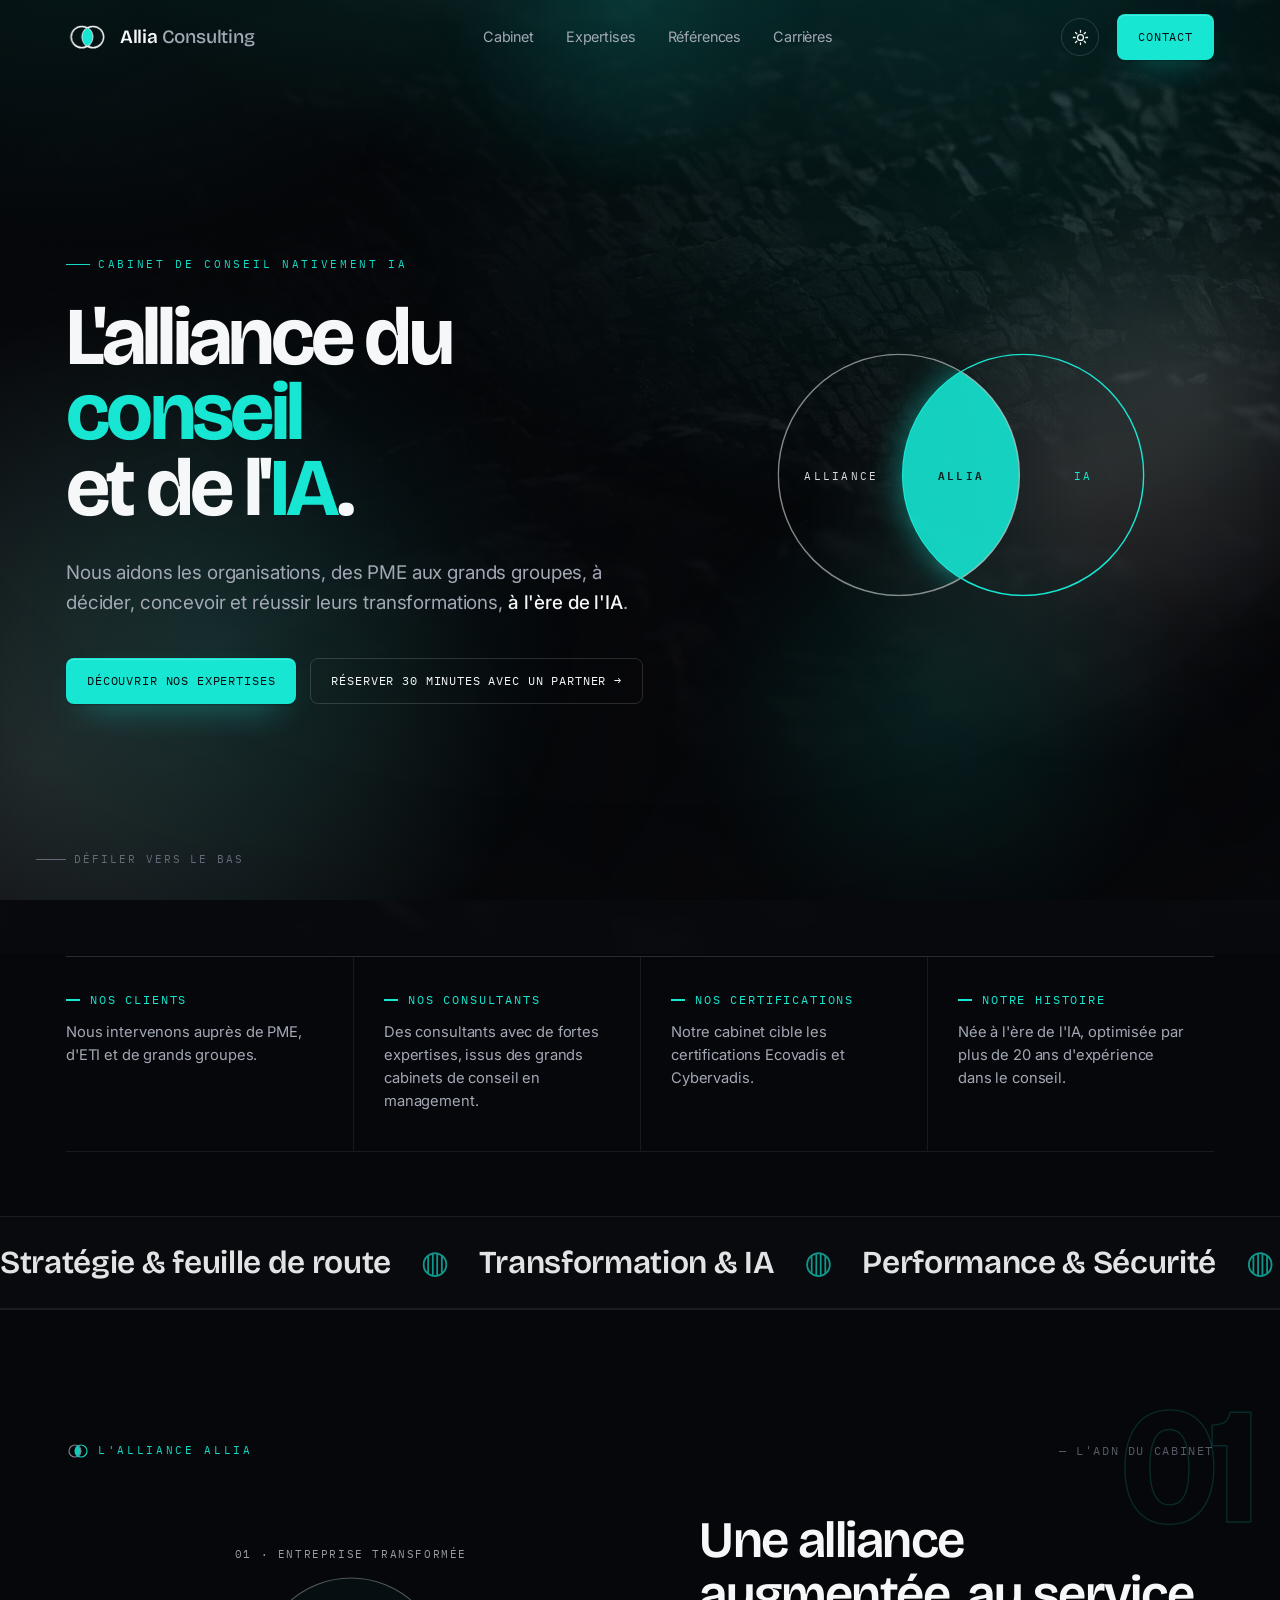
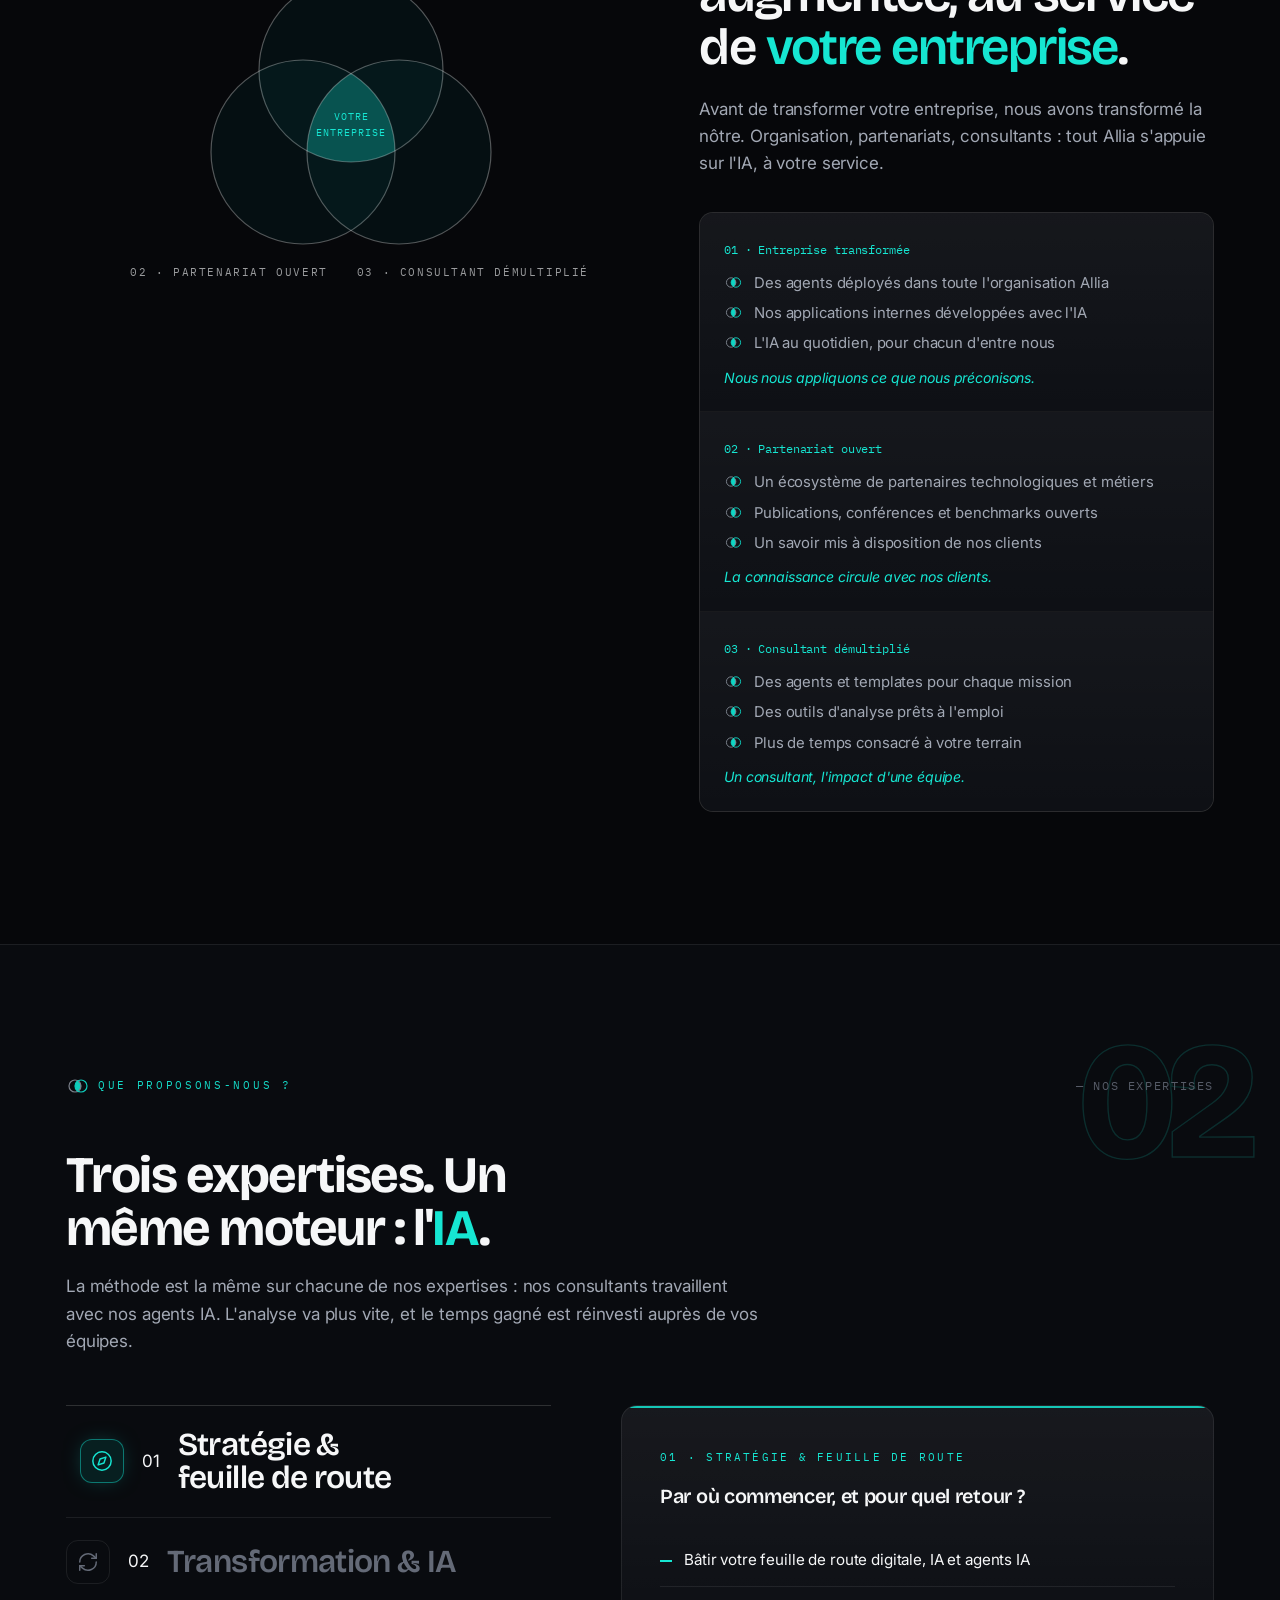
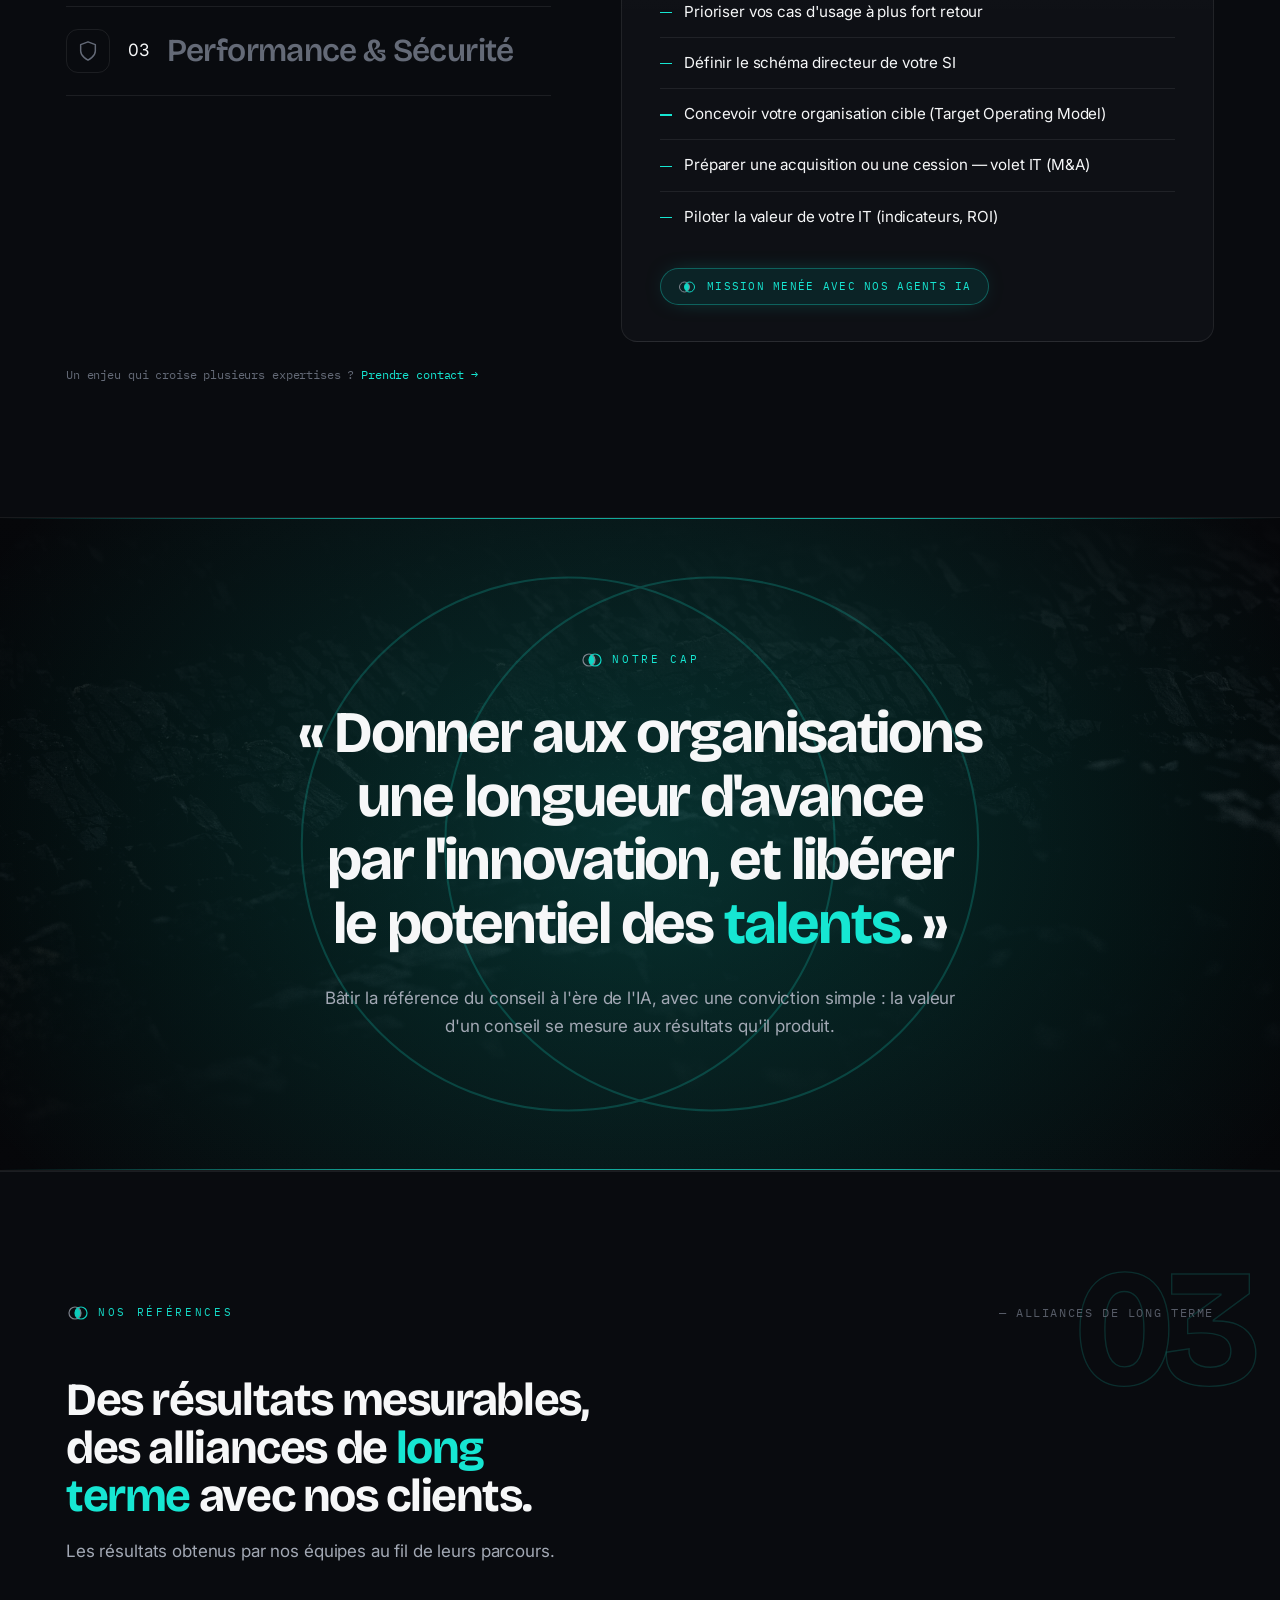
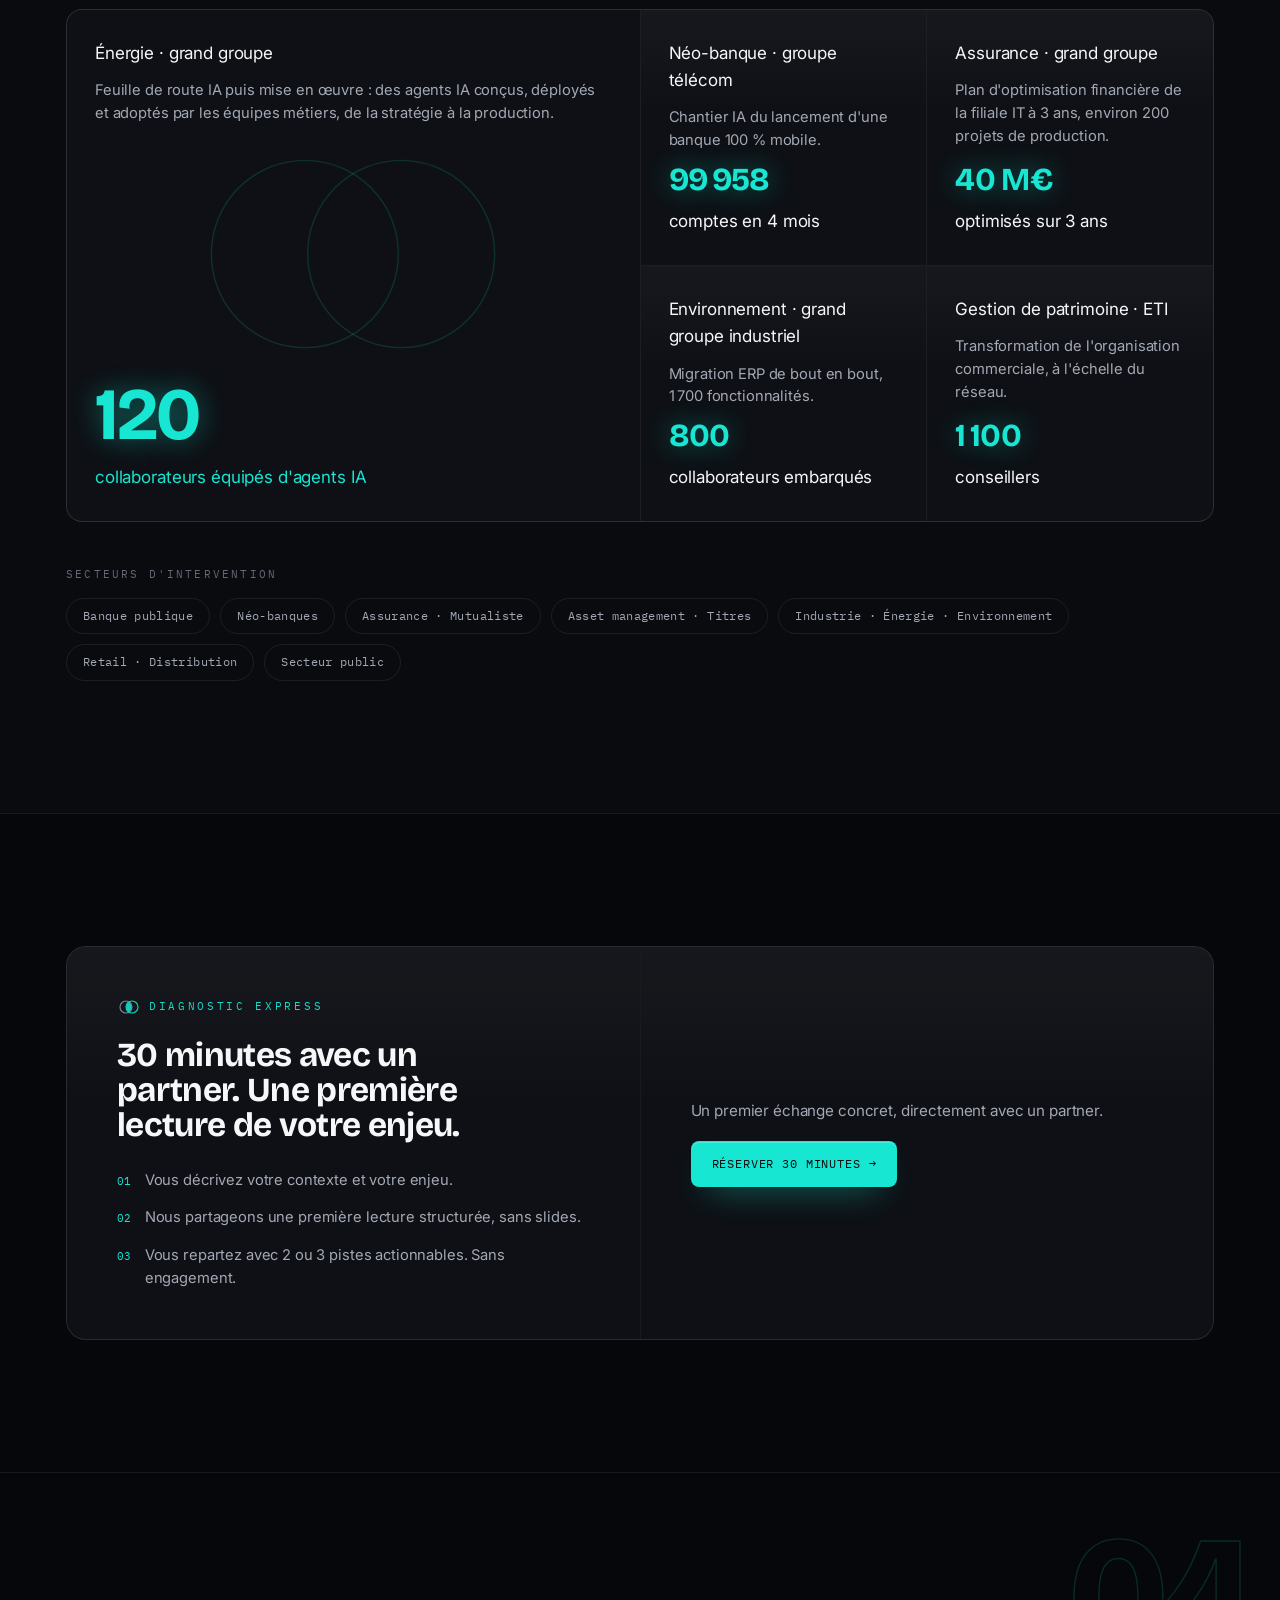
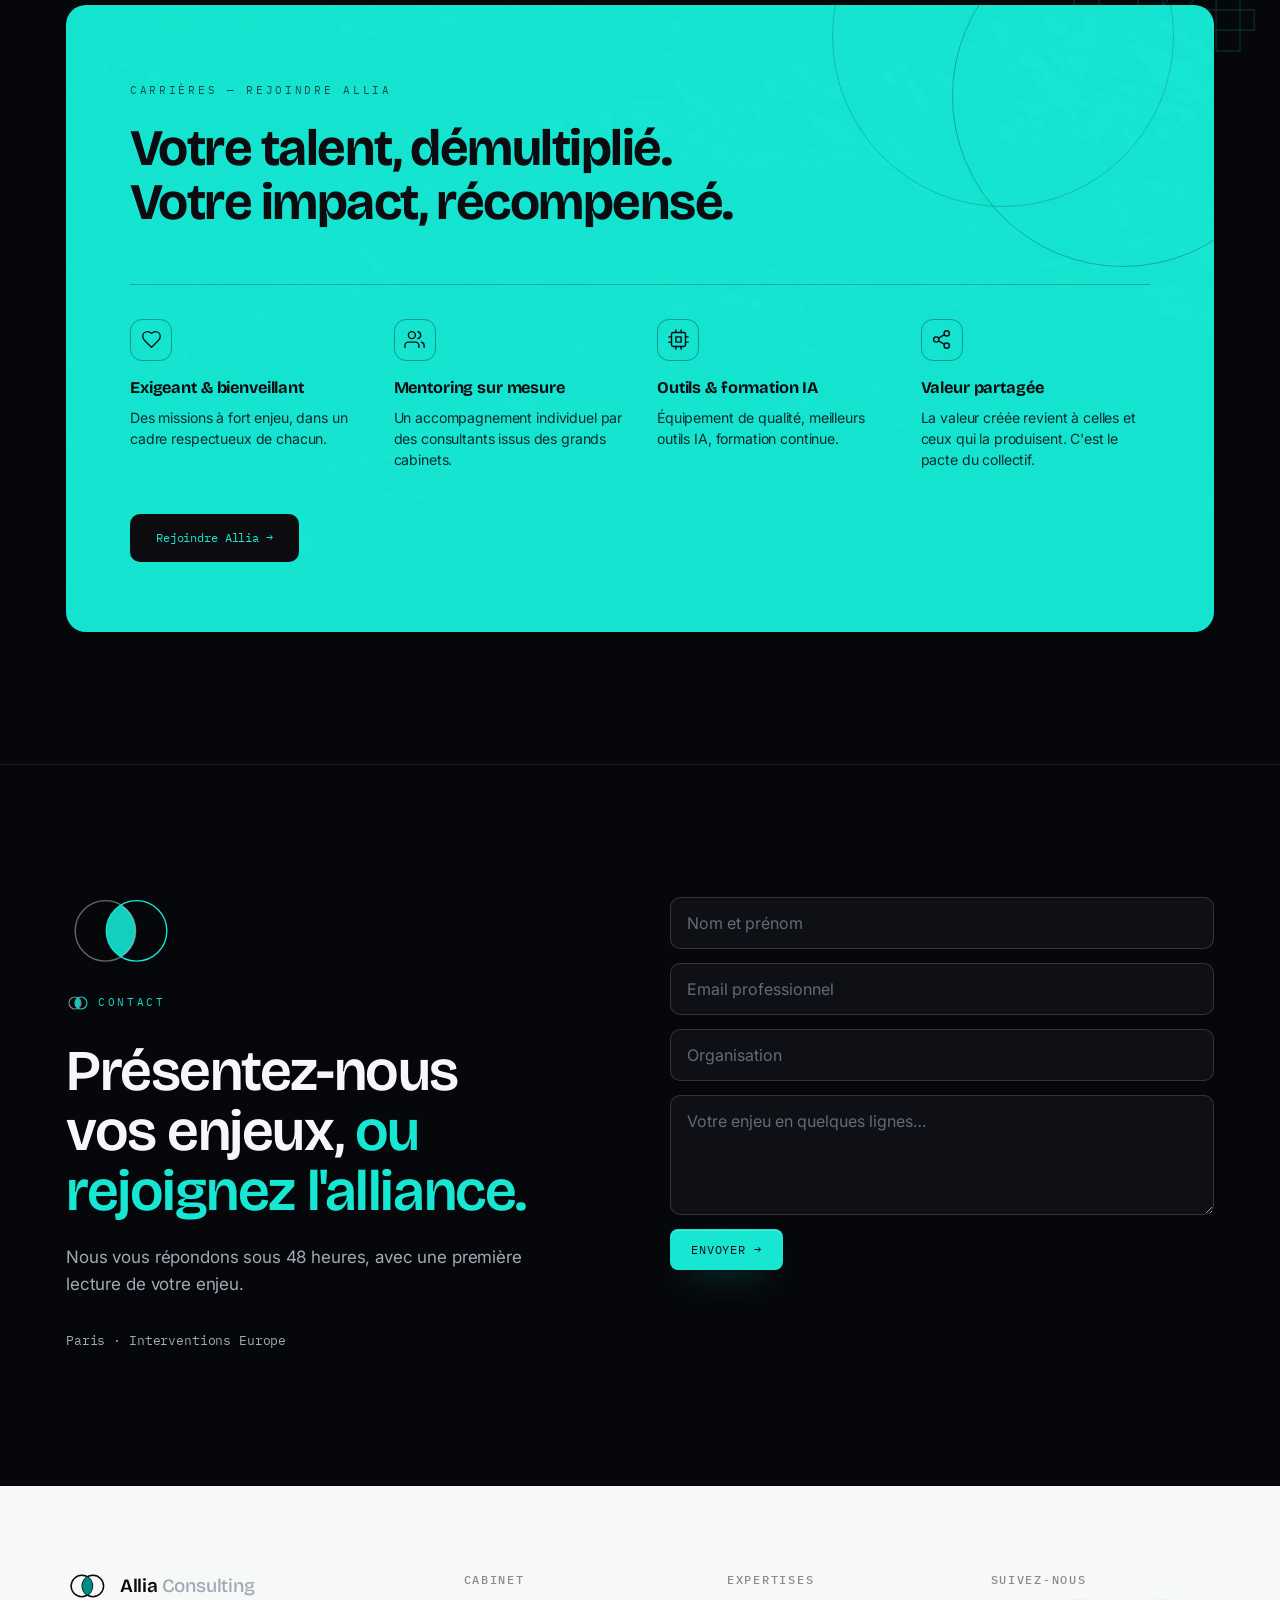
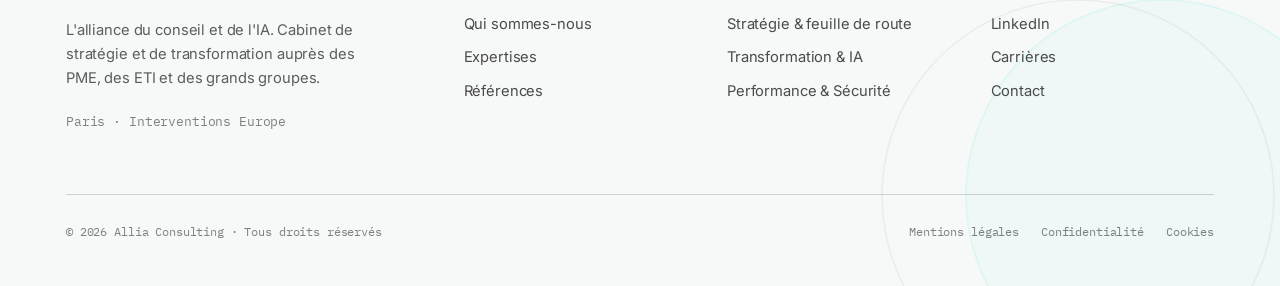
==== commit 3d720689: "Site vitrine : nouvelle version (roche, Formspree, GEO, analytics) - Remplace l'index multi-fichiers" ====
--- a/index.html
+++ b/index.html
@@ -1,42 +1,900 @@
-<!doctype html>
-<html lang="fr" data-theme="dark">
+<!DOCTYPE html>
+<html lang="fr" data-theme="dark" data-accent="teal">
 <head>
-<meta charset="utf-8">
+<meta charset="UTF-8">
 <meta name="viewport" content="width=device-width, initial-scale=1">
-<title>Allia Consulting — L'alliance du conseil et de l'IA</title>
+<title>Allia Consulting | L'alliance du conseil et de l'IA</title>
 <meta name="description" content="Cabinet de conseil nativement IA. Stratégie et transformation digitale IT / IA pour les grands groupes, les ETI et les PME — décider, concevoir, transformer, optimiser, sécuriser.">
-<meta property="og:title" content="Allia Consulting — L'alliance du conseil et de l'IA">
-<meta property="og:description" content="Cabinet de conseil nativement IA. Nos propres agents IA sont en production — nous nous appliquons ce que nous préconisons.">
+<meta property="og:title" content="Allia Consulting | L'alliance du conseil et de l'IA">
+<meta property="og:description" content="Cabinet de conseil nativement IA. Stratégie et transformation auprès des PME, des ETI et des grands groupes : décider, concevoir, transformer, optimiser, sécuriser.">
 <meta property="og:type" content="website">
 <meta property="og:locale" content="fr_FR">
+<meta property="og:url" content="https://www.allia-consulting.com/">
+<meta property="og:site_name" content="Allia Consulting">
+<meta property="og:image" content="https://www.allia-consulting.com/assets/og-image.jpg">
+<meta property="og:image:width" content="1200">
+<meta property="og:image:height" content="630">
+<meta property="og:image:alt" content="Allia Consulting | L'alliance du conseil et de l'IA">
+<meta name="twitter:card" content="summary_large_image">
+<meta name="twitter:title" content="Allia Consulting | L'alliance du conseil et de l'IA">
+<meta name="twitter:description" content="Cabinet de conseil nativement IA. Stratégie et transformation auprès des PME, des ETI et des grands groupes.">
+<meta name="twitter:image" content="https://www.allia-consulting.com/assets/og-image.jpg">
+<script type="application/ld+json">
+{
+ "@context": "https://schema.org",
+ "@graph": [
+  {
+   "@type": [
+    "Organization",
+    "ProfessionalService"
+   ],
+   "@id": "https://www.allia-consulting.com/#organisation",
+   "name": "Allia Consulting",
+   "alternateName": "Allia",
+   "description": "Cabinet de conseil français nativement IA. Allia Consulting accompagne les PME, les ETI et les grands groupes sur la stratégie et la transformation IT, data et intelligence artificielle : feuille de route IA, gouvernance des données, industrialisation des agents IA, modernisation du SI, maîtrise des coûts et sécurité.",
+   "slogan": "L'alliance du conseil et de l'IA",
+   "url": "https://www.allia-consulting.com/",
+   "logo": "https://www.allia-consulting.com/assets/og-image.jpg",
+   "image": "https://www.allia-consulting.com/assets/og-image.jpg",
+   "email": "sarah.shaiek@allia-consulting.com",
+   "address": {
+    "@type": "PostalAddress",
+    "addressLocality": "Paris",
+    "addressCountry": "FR"
+   },
+   "areaServed": [
+    {
+     "@type": "Country",
+     "name": "France"
+    },
+    {
+     "@type": "Place",
+     "name": "Europe"
+    }
+   ],
+   "knowsAbout": [
+    "Conseil en intelligence artificielle",
+    "Stratégie IA",
+    "Feuille de route IA",
+    "Agents IA",
+    "IA agentique",
+    "Gouvernance des données",
+    "Architecture data et IA",
+    "Stratégie IT",
+    "Schéma directeur du SI",
+    "Architecture d'entreprise",
+    "Transformation digitale",
+    "Migration cloud",
+    "FinOps",
+    "ITSM",
+    "Réduction des coûts IT",
+    "Cybersécurité",
+    "Due diligence IT (M&A)",
+    "Target Operating Model",
+    "Acculturation et formation IA"
+   ],
+   "serviceType": [
+    "Conseil en intelligence artificielle",
+    "Conseil en stratégie IT",
+    "Conseil en transformation digitale",
+    "Conseil en données et gouvernance",
+    "Conseil en performance et sécurité IT"
+   ],
+   "audience": {
+    "@type": "BusinessAudience",
+    "name": "PME, ETI et grands groupes"
+   },
+   "hasOfferCatalog": {
+    "@type": "OfferCatalog",
+    "name": "Expertises Allia Consulting",
+    "itemListElement": [
+     {
+      "@type": "OfferCatalog",
+      "name": "Stratégie & feuille de route",
+      "description": "Par où commencer, et pour quel retour ?",
+      "itemListElement": [
+       {
+        "@type": "Offer",
+        "itemOffered": {
+         "@type": "Service",
+         "name": "Bâtir votre feuille de route digitale, IA et agents IA",
+         "provider": {
+          "@id": "https://www.allia-consulting.com/#organisation"
+         }
+        }
+       },
+       {
+        "@type": "Offer",
+        "itemOffered": {
+         "@type": "Service",
+         "name": "Prioriser vos cas d'usage à plus fort retour",
+         "provider": {
+          "@id": "https://www.allia-consulting.com/#organisation"
+         }
+        }
+       },
+       {
+        "@type": "Offer",
+        "itemOffered": {
+         "@type": "Service",
+         "name": "Définir le schéma directeur de votre SI",
+         "provider": {
+          "@id": "https://www.allia-consulting.com/#organisation"
+         }
+        }
+       },
+       {
+        "@type": "Offer",
+        "itemOffered": {
+         "@type": "Service",
+         "name": "Concevoir votre organisation cible (Target Operating Model)",
+         "provider": {
+          "@id": "https://www.allia-consulting.com/#organisation"
+         }
+        }
+       },
+       {
+        "@type": "Offer",
+        "itemOffered": {
+         "@type": "Service",
+         "name": "Préparer une acquisition ou une cession — volet IT (M&A)",
+         "provider": {
+          "@id": "https://www.allia-consulting.com/#organisation"
+         }
+        }
+       },
+       {
+        "@type": "Offer",
+        "itemOffered": {
+         "@type": "Service",
+         "name": "Piloter la valeur de votre IT (indicateurs, ROI)",
+         "provider": {
+          "@id": "https://www.allia-consulting.com/#organisation"
+         }
+        }
+       }
+      ]
+     },
+     {
+      "@type": "OfferCatalog",
+      "name": "Transformation & IA",
+      "description": "Comment passer du pilote à la production, sans perdre vos équipes ?",
+      "itemListElement": [
+       {
+        "@type": "Offer",
+        "itemOffered": {
+         "@type": "Service",
+         "name": "Bâtir une architecture d'entreprise, des données et de l'IA",
+         "provider": {
+          "@id": "https://www.allia-consulting.com/#organisation"
+         }
+        }
+       },
+       {
+        "@type": "Offer",
+        "itemOffered": {
+         "@type": "Service",
+         "name": "Fiabiliser et gouverner vos données",
+         "provider": {
+          "@id": "https://www.allia-consulting.com/#organisation"
+         }
+        }
+       },
+       {
+        "@type": "Offer",
+        "itemOffered": {
+         "@type": "Service",
+         "name": "Moderniser votre SI et passer au cloud",
+         "provider": {
+          "@id": "https://www.allia-consulting.com/#organisation"
+         }
+        }
+       },
+       {
+        "@type": "Offer",
+        "itemOffered": {
+         "@type": "Service",
+         "name": "Industrialiser l'IA jusqu'à la production",
+         "provider": {
+          "@id": "https://www.allia-consulting.com/#organisation"
+         }
+        }
+       },
+       {
+        "@type": "Offer",
+        "itemOffered": {
+         "@type": "Service",
+         "name": "Digitaliser vos processus métiers et services IT (ITSM)",
+         "provider": {
+          "@id": "https://www.allia-consulting.com/#organisation"
+         }
+        }
+       },
+       {
+        "@type": "Offer",
+        "itemOffered": {
+         "@type": "Service",
+         "name": "Embarquer et former vos équipes à l'IA",
+         "provider": {
+          "@id": "https://www.allia-consulting.com/#organisation"
+         }
+        }
+       }
+      ]
+     },
+     {
+      "@type": "OfferCatalog",
+      "name": "Performance & Sécurité",
+      "description": "Vos coûts sont-ils justifiés, vos risques couverts ?",
+      "itemListElement": [
+       {
+        "@type": "Offer",
+        "itemOffered": {
+         "@type": "Service",
+         "name": "Viser l'excellence opérationnelle",
+         "provider": {
+          "@id": "https://www.allia-consulting.com/#organisation"
+         }
+        }
+       },
+       {
+        "@type": "Offer",
+        "itemOffered": {
+         "@type": "Service",
+         "name": "Réduire vos coûts IT et licences",
+         "provider": {
+          "@id": "https://www.allia-consulting.com/#organisation"
+         }
+        }
+       },
+       {
+        "@type": "Offer",
+        "itemOffered": {
+         "@type": "Service",
+         "name": "Maîtriser vos coûts cloud (FinOps)",
+         "provider": {
+          "@id": "https://www.allia-consulting.com/#organisation"
+         }
+        }
+       },
+       {
+        "@type": "Offer",
+        "itemOffered": {
+         "@type": "Service",
+         "name": "Piloter vos fournisseurs et contrats",
+         "provider": {
+          "@id": "https://www.allia-consulting.com/#organisation"
+         }
+        }
+       },
+       {
+        "@type": "Offer",
+        "itemOffered": {
+         "@type": "Service",
+         "name": "Sécuriser votre SI et renforcer sa résilience",
+         "provider": {
+          "@id": "https://www.allia-consulting.com/#organisation"
+         }
+        }
+       },
+       {
+        "@type": "Offer",
+        "itemOffered": {
+         "@type": "Service",
+         "name": "Couvrir votre conformité et vos risques IT",
+         "provider": {
+          "@id": "https://www.allia-consulting.com/#organisation"
+         }
+        }
+       }
+      ]
+     }
+    ]
+   }
+  },
+  {
+   "@type": "WebSite",
+   "@id": "https://www.allia-consulting.com/#site",
+   "url": "https://www.allia-consulting.com/",
+   "name": "Allia Consulting",
+   "inLanguage": "fr-FR",
+   "publisher": {
+    "@id": "https://www.allia-consulting.com/#organisation"
+   }
+  }
+ ]
+}
+</script>
+<link rel="canonical" href="https://www.allia-consulting.com/">
 <meta name="theme-color" content="#06070A">
-<link rel="icon" type="image/svg+xml" href="assets/symbol.svg">
-<link rel="stylesheet" href="colors_and_type.css">
-<link rel="stylesheet" href="_site.css">
+<link rel="icon" href="data:image/svg+xml,%3Csvg xmlns='http://www.w3.org/2000/svg' viewBox='0 0 32 32'%3E%3Crect width='32' height='32' rx='7' fill='%2306070A'/%3E%3Cdefs%3E%3CclipPath id='l'%3E%3Ccircle cx='12.5' cy='16' r='8'/%3E%3C/clipPath%3E%3C/defs%3E%3Ccircle cx='19.5' cy='16' r='8' fill='%230fd6c4' clip-path='url(%23l)'/%3E%3Ccircle cx='12.5' cy='16' r='8' fill='none' stroke='%23808690' stroke-width='1.3'/%3E%3Ccircle cx='19.5' cy='16' r='8' fill='none' stroke='%230fd6c4' stroke-width='1.3'/%3E%3C/svg%3E">
+<template id="__bundler_thumbnail" data-bg-color="#06070A">
+  <svg aria-hidden="true" viewBox="0 0 120 74" xmlns="http://www.w3.org/2000/svg">
+    <defs><clipPath id="thL"><circle cx="43" cy="37" r="33"/></clipPath></defs>
+    <circle cx="77" cy="37" r="33" fill="#0fd6c4" clip-path="url(#thL)" opacity="0.9"/>
+    <circle cx="43" cy="37" r="33" fill="none" stroke="#5a616e" stroke-width="1.5"/>
+    <circle cx="77" cy="37" r="33" fill="none" stroke="#0fd6c4" stroke-width="1.5"/>
+  </svg>
+</template>
 <script>document.documentElement.setAttribute('data-theme','dark');</script>
+<link rel="preconnect" href="https://fonts.googleapis.com">
+<link rel="preload" as="image" href="assets/roche-1800.jpg" media="(min-width: 821px)">
+<link rel="preload" as="image" href="assets/roche-900.jpg" media="(max-width: 820px)">
+<link href="https://fonts.googleapis.com/css2?family=Inter:wght@400;500;600;700&display=swap" rel="stylesheet">
+<link rel="preconnect" href="https://fonts.gstatic.com" crossorigin>
+<link href="https://fonts.googleapis.com/css2?family=Bricolage+Grotesque:opsz,wght@12..96,400;12..96,600;12..96,700;12..96,800&family=Hanken+Grotesk:wght@400;500&family=IBM+Plex+Mono:wght@400;500&display=swap" rel="stylesheet">
+<style>
+  :root{
+    --paper:#F4F5F8; --paper-2:#EBEDF2; --surface:#FFFFFF;
+    --ink:#0B0D14; --ink-soft:#454C5A; --mute:#8A909E;
+    --line:rgba(11,13,20,0.12); --line-strong:rgba(11,13,20,0.22); --dot:rgba(11,13,20,.07);
+    --p-main:#1F2BE8; --p-bright:#5B63F5; --p-soft:rgba(31,43,232,.13);
+    --accent:var(--p-main); --accent-2:var(--p-bright); --accent-soft:var(--p-soft); --on-accent:#fff;
+    --invert-bg:#0B0D14; --invert-fg:#F4F5F8;
+    --header-bg:rgba(244,245,248,.82);
+    color-scheme:light;
+    --disp:"Bricolage Grotesque",system-ui,sans-serif;
+    --sans:"Hanken Grotesk",system-ui,sans-serif;
+    --mono:"IBM Plex Mono",ui-monospace,monospace;
+    --maxw:1220px;
+  }
+  html[data-theme="dark"]{
+    --paper:#0A0B11; --paper-2:#12141C; --surface:#15171F;
+    --ink:#EDEEF2; --ink-soft:#AEB2BC; --mute:#6B7080;
+    --line:rgba(237,238,242,0.12); --line-strong:rgba(237,238,242,0.22); --dot:rgba(237,238,242,.08);
+    --accent:var(--p-bright); --accent-2:var(--p-main); --accent-soft:var(--p-soft); --on-accent:#0C0C10;
+    --invert-bg:#EDEEF2; --invert-fg:#0A0B11;
+    --header-bg:rgba(10,11,17,.82);
+    color-scheme:dark;
+  }
+  html[data-accent="electric"]{--p-main:#1F2BE8;--p-bright:#5B63F5;--p-soft:rgba(31,43,232,.13)}
+  html[data-accent="cobalt"]{--p-main:#1257F0;--p-bright:#3E86FF;--p-soft:rgba(18,87,240,.13)}
+  html[data-accent="cyan"]{--p-main:#0090CF;--p-bright:#2BD4FF;--p-soft:rgba(0,144,207,.15)}
+  html[data-accent="indigo"]{--p-main:#5132EC;--p-bright:#8A78FF;--p-soft:rgba(81,50,236,.14)}
+  html[data-accent="magenta"]{--p-main:#DE1B86;--p-bright:#FF55AD;--p-soft:rgba(222,27,134,.14)}
+  html[data-accent="tangerine"]{--p-main:#EA5400;--p-bright:#FF8A2B;--p-soft:rgba(234,84,0,.15)}
+  html[data-accent="teal"]{--p-main:#008C80;--p-bright:#16E6D2;--p-soft:rgba(0,140,128,.16)}
+  html[data-accent="lime"]{--p-main:#6E8A00;--p-bright:#CBFF3A;--p-soft:rgba(110,138,0,.16)}
+  *{margin:0;padding:0;box-sizing:border-box}
+  html{scroll-behavior:smooth}
+  body{background:var(--paper);color:var(--ink);font-family:var(--sans);font-size:17px;line-height:1.6;-webkit-font-smoothing:antialiased;overflow-x:hidden;transition:background .4s ease,color .4s ease}
+  #bg{position:fixed;inset:0;width:100vw;height:100vh;height:100lvh;z-index:0;pointer-events:none}
+  #progress{position:fixed;top:0;left:0;height:3px;width:0;background:var(--accent);z-index:100;transition:width .12s linear}
+  .probe{position:absolute;width:0;height:0;opacity:0;pointer-events:none}
+  section{z-index:1}
+  .marquee,footer{position:relative;z-index:1}
+  a{color:inherit;text-decoration:none}
+  .wrap{max-width:var(--maxw);margin:0 auto;padding:0 36px}
+  .eyebrow{font-family:var(--mono);font-size:.72rem;letter-spacing:.22em;text-transform:uppercase;color:var(--accent);display:inline-flex;align-items:center;gap:.7em}
+  .eyebrow::before{content:"";width:24px;height:1px;background:var(--accent)}
+  .hero .eyebrow::before{content:"";width:24px;height:1px;background:var(--accent)}
+  h1,h2,h3{font-family:var(--disp);font-weight:600;letter-spacing:-.02em;line-height:1.04}
+  .accent{color:var(--accent)}
+  .mark{height:26px;width:auto;color:var(--ink);flex:none}
+
+  header{position:fixed;top:0;left:0;right:0;z-index:50;transition:background .4s,border-color .4s,backdrop-filter .4s;border-bottom:1px solid transparent}
+  header.scrolled{background:var(--header-bg);backdrop-filter:blur(14px);border-bottom:1px solid var(--line)}
+  .nav{display:flex;align-items:center;justify-content:space-between;height:78px}
+  .brand{display:flex;align-items:center;gap:11px;font-family:var(--disp);font-weight:600;font-size:1.18rem;letter-spacing:-.01em}
+  .nav-links{display:flex;gap:32px;font-size:.92rem;color:var(--ink-soft)}
+  .nav-links a{position:relative;transition:color .25s}
+  .nav-links a::after{content:"";position:absolute;left:0;bottom:-4px;height:1.5px;width:0;background:var(--accent);transition:width .3s cubic-bezier(.16,1,.3,1)}
+  .nav-links a:hover{color:var(--accent)}
+  .nav-links a:hover::after{width:100%}
+  .nav-links a.active{color:var(--ink)}
+  .nav-links a.active::after{width:100%}
+  .nav-right{display:flex;align-items:center;gap:18px}
+  .theme-toggle{display:inline-flex;align-items:center;justify-content:center;width:38px;height:38px;border:1px solid var(--line-strong);background:transparent;color:var(--ink);cursor:pointer;border-radius:50%;transition:border-color .25s,color .25s,transform .4s}
+  .theme-toggle:hover{border-color:var(--accent);color:var(--accent)}
+  .theme-toggle svg{width:17px;height:17px}
+  .ic-sun{display:none}.ic-moon{display:block}
+  html[data-theme="dark"] .ic-moon{display:none}html[data-theme="dark"] .ic-sun{display:block}
+  .btn{font-family:var(--mono);font-size:.76rem;letter-spacing:.07em;text-transform:uppercase;padding:12px 20px;border:1px solid var(--ink);color:var(--ink);transition:.3s;white-space:nowrap}
+  .btn:hover{background:var(--ink);color:var(--paper)}
+  .btn-primary{background:var(--accent);border-color:var(--accent);color:var(--on-accent)}
+  .btn-primary:hover{background:var(--invert-bg);border-color:var(--invert-bg);color:var(--invert-fg)}
+  .menu-toggle{display:none;background:none;border:0;color:var(--ink);font-family:var(--mono);font-size:.8rem;cursor:pointer;padding:10px 2px}
+  .mobile-menu{position:fixed;top:74px;left:0;right:0;z-index:49;background:var(--header-bg);backdrop-filter:blur(24px) saturate(1.6);border-bottom:1px solid var(--line);display:none;padding:10px 0 18px}
+  body.menu-open .mobile-menu{display:block}
+  .mobile-menu a{display:block;padding:15px 28px;font-family:var(--disp);font-size:1.15rem;font-weight:600;color:var(--ink);border-top:1px solid var(--line)}
+  .mobile-menu a:first-child{border-top:0}
+  .mobile-menu a:active{color:var(--accent)}
+
+  .hero{min-height:100vh;display:flex;align-items:center;position:relative;padding:120px 0 70px}
+  .hero-grid{display:grid;grid-template-columns:1.08fr .92fr;gap:50px;align-items:center;width:100%}
+  .hero-viz{display:flex;justify-content:center;align-items:center}
+  .hero-viz svg{width:min(440px,100%);height:auto;animation:vfloat 8s ease-in-out infinite}
+  @keyframes vfloat{0%,100%{transform:translateY(0)}50%{transform:translateY(-14px)}}
+  .hero-viz text{font-family:var(--mono);font-size:11.5px;letter-spacing:2.4px}
+  /* logo hero — fusion + signal */
+  .hero-viz .gl{animation:convL 1.8s cubic-bezier(.16,1,.3,1) both,breL 7s ease-in-out 1.8s infinite}
+  .hero-viz .gr{animation:convR 1.8s cubic-bezier(.16,1,.3,1) both,breR 7s ease-in-out 1.8s infinite}
+  .hero-viz .lens,.hero-viz .tA{animation:vfade 1s ease 1.1s both}
+  .hero-viz .lens{filter:drop-shadow(0 0 18px color-mix(in srgb,var(--accent) 60%,transparent))}
+  .hero-viz .gr .lens{animation:vfade 1s ease 1.1s both,lensP 3.4s ease-in-out 2.1s infinite}
+  .hero-viz .wave{transform-box:view-box;transform-origin:230px 140px;opacity:0;animation:waveC 3.4s ease-out 2.1s infinite}
+  .hero-viz .wave.w2{animation-delay:3.8s}
+  @keyframes convL{from{transform:translateX(-64px)}to{transform:translateX(0)}}
+  @keyframes convR{from{transform:translateX(64px)}to{transform:translateX(0)}}
+  @keyframes breL{0%,100%{transform:translateX(0)}50%{transform:translateX(-9px)}}
+  @keyframes breR{0%,100%{transform:translateX(0)}50%{transform:translateX(9px)}}
+  @keyframes vfade{from{opacity:0}to{opacity:0.9}}
+  @keyframes lensP{0%,100%{opacity:.85}50%{opacity:1}}
+  @keyframes waveC{0%{transform:scale(.96);opacity:.55}100%{transform:scale(1.5);opacity:0}}
+  @media(max-width:680px){.hero-viz{order:-1;margin-top:6px}.hero-viz svg{width:min(300px,86%)}}
+  .hero h1{font-size:clamp(3rem,6.4vw,5.8rem);font-weight:700;letter-spacing:-.04em;line-height:.92}
+  @keyframes roll{0%,28%{transform:translateY(0)}33%,61%{transform:translateY(-25%)}66%,94%{transform:translateY(-50%)}99%,100%{transform:translateY(-75%)}}
+  .hero p.lede{max-width:48ch;color:var(--ink-soft);font-size:1.12rem;margin-top:30px}
+  .hero-cta{display:flex;gap:14px;margin-top:36px;flex-wrap:wrap}
+  .seal-wrap{display:flex;justify-content:center;align-items:center}
+  .seal{width:min(300px,80%);height:auto;animation:spin 26s linear infinite}
+  .seal text{font-family:var(--mono);font-size:9.2px;letter-spacing:2.6px;fill:var(--ink);text-transform:uppercase}
+  @keyframes spin{to{transform:rotate(360deg)}}
+  .scrollcue{position:absolute;bottom:32px;left:36px;font-family:var(--mono);font-size:.68rem;letter-spacing:.18em;color:var(--mute);text-transform:uppercase;display:flex;align-items:center;gap:8px}
+  .scrollcue::before{content:"";width:30px;height:1px;background:var(--mute)}
+
+  .marquee{border-top:1px solid var(--line);border-bottom:1px solid var(--line);overflow:hidden;background:var(--invert-bg);color:var(--invert-fg);transition:background .4s,color .4s}
+  .marquee .track{display:flex;white-space:nowrap;animation:slide 26s linear infinite;will-change:transform}
+  .marquee span{font-family:var(--disp);font-weight:600;font-size:clamp(1.4rem,3vw,2.3rem);letter-spacing:-.01em;padding:20px 0;display:inline-flex;align-items:center}
+  .marquee span i{font-style:normal;color:var(--accent-2);margin:0 28px}
+  @keyframes slide{to{transform:translateX(-50%)}}
+
+  section{position:relative}
+  .band{padding:120px 0;border-top:1px solid var(--line)}
+  .band.alt{background:var(--paper-2)}
+  .sec-head{display:flex;justify-content:space-between;align-items:flex-end;gap:40px;flex-wrap:wrap;margin-bottom:54px;position:relative;z-index:1}
+  .sec-head h2{font-size:clamp(1.9rem,3.6vw,3rem);max-width:20ch;font-weight:600}
+  .sec-num{font-family:var(--mono);font-size:.72rem;color:var(--mute);letter-spacing:.14em;text-transform:uppercase}
+
+  .conv{display:grid;grid-template-columns:1.05fr .95fr;gap:64px;align-items:center}
+  .conv h2{font-size:clamp(2rem,4vw,3.2rem);font-weight:600}
+  .conv p{color:var(--ink-soft);margin-top:22px}
+  .conv p strong{color:var(--ink);font-weight:600}
+
+  .cases{display:grid;grid-template-columns:repeat(3,1fr);gap:20px}
+  /* références — mosaïque */
+  .mosaic{display:grid;grid-template-columns:repeat(4,1fr);gap:1px;background:var(--line);border:1px solid var(--line);border-radius:16px;overflow:hidden}
+  .mcase{background:linear-gradient(180deg,rgba(255,255,255,.035),transparent 40%),var(--surface);padding:30px 28px;display:flex;flex-direction:column;gap:12px;position:relative;transition:background .35s}
+  html:not([data-theme="dark"]) .mcase{background:var(--surface)}
+  .mcase::before{content:"";position:absolute;top:0;left:0;right:0;height:2px;background:var(--accent);transform:scaleX(0);transform-origin:left;transition:transform .4s cubic-bezier(.16,1,.3,1)}
+  .mcase:hover::before{transform:scaleX(1)}
+  .mcase.heroC{grid-column:span 2;grid-row:span 2;justify-content:flex-end;background-image:url("data:image/svg+xml,%3Csvg xmlns='http://www.w3.org/2000/svg' viewBox='0 0 240 148'%3E%3Ccircle cx='86' cy='74' r='66' fill='none' stroke='%230fd6c4' stroke-opacity='0.16' stroke-width='1'/%3E%3Ccircle cx='154' cy='74' r='66' fill='none' stroke='%230fd6c4' stroke-opacity='0.16' stroke-width='1'/%3E%3C/svg%3E");background-repeat:no-repeat;background-position:center 46%;background-size:min(62%,340px)}
+  .mcase .mnum{font-family:var(--disp);font-weight:700;color:var(--accent);letter-spacing:-.02em;font-size:2rem;line-height:1;margin-top:auto}
+  .mcase.heroC .mnum{font-size:4.6rem}
+  .mcase .mnum b{font-weight:700;white-space:nowrap;text-shadow:0 0 28px color-mix(in srgb,var(--accent) 45%,transparent)}
+  .mcase p{color:var(--ink-soft);font-size:.92rem;line-height:1.55}
+  @media(max-width:860px){.mosaic{grid-template-columns:1fr 1fr}.mcase.heroC{grid-column:span 2;grid-row:auto}.mcase.heroC .mnum{font-size:3.2rem}}
+  @media(max-width:560px){.mosaic{grid-template-columns:1fr}.mcase.heroC{grid-column:auto}}
+  .sectors{display:flex;flex-wrap:wrap;gap:10px;margin-top:14px}
+  .sectors-lbl{display:block;margin-top:44px;font-family:var(--mono);font-size:.68rem;letter-spacing:.2em;text-transform:uppercase;color:var(--mute)}
+  .sectors span{font-family:var(--mono);font-size:.72rem;color:var(--ink-soft);border:1px solid var(--line-strong);border-radius:40px;padding:8px 16px;letter-spacing:.03em}
+  .discretion{font-family:var(--mono);font-size:.74rem;color:var(--mute);margin-top:24px;max-width:72ch;line-height:1.6}
+
+  .icards{display:grid;grid-template-columns:repeat(3,1fr);gap:20px}
+
+  .contact{padding:130px 0}
+  .contact-grid{display:grid;grid-template-columns:1fr 1fr;gap:60px;align-items:start}
+  .contact h2{font-size:clamp(2.2rem,4.6vw,3.6rem);font-weight:600;letter-spacing:-.025em;max-width:14ch}
+  .contact h2 em{font-style:normal;color:var(--accent)}
+  .contact p{color:var(--ink-soft);margin-top:22px;max-width:46ch}
+  .cinfo{font-family:var(--mono);font-size:.82rem;color:var(--ink-soft);margin-top:30px;line-height:2}
+  .form{display:flex;flex-direction:column;gap:14px}
+  .form input,.form textarea{font-family:var(--sans);font-size:1rem;background:var(--surface);border:1px solid var(--line-strong);padding:15px 16px;color:var(--ink);transition:border .25s}
+  .form input::placeholder,.form textarea::placeholder{color:var(--mute)}
+  .form input:focus,.form textarea:focus{outline:none;border-color:var(--accent)}
+  .form textarea{min-height:120px;resize:vertical}
+  .form .btn{align-self:flex-start;cursor:pointer}
+
+  footer{border-top:1px solid var(--invert-bg);padding:72px 0 40px;background:var(--invert-bg);color:var(--invert-fg);transition:background .4s,color .4s;position:relative;overflow:hidden}
+  .fwater{position:absolute;right:-120px;bottom:-190px;width:560px;height:560px;opacity:.55;pointer-events:none}
+  footer .wrap{position:relative}
+  .fgrid{display:grid;grid-template-columns:1.6fr 1fr 1fr 1fr;gap:40px}
+  .fgrid .brand{color:var(--invert-fg);font-size:1.18rem;margin-bottom:18px}
+  .fgrid .brand .mark{color:var(--invert-fg)}
+  .fabout{color:color-mix(in srgb,var(--invert-fg) 65%,transparent);font-size:.92rem;max-width:34ch;line-height:1.6}
+  .fcontact{font-family:var(--mono);font-size:.8rem;color:color-mix(in srgb,var(--invert-fg) 50%,transparent);margin-top:20px;line-height:1.9}
+  .fcol h4{font-family:var(--mono);font-size:.72rem;letter-spacing:.15em;text-transform:uppercase;color:color-mix(in srgb,var(--invert-fg) 45%,transparent);margin-bottom:18px;font-weight:500}
+  .fcol a{display:block;color:color-mix(in srgb,var(--invert-fg) 72%,transparent);font-size:.92rem;padding:5px 0;transition:.25s}
+  .fcol a:hover{color:var(--accent-2)}
+  .fbottom{display:flex;justify-content:space-between;align-items:center;flex-wrap:wrap;gap:16px;margin-top:60px;padding-top:28px;border-top:1px solid color-mix(in srgb,var(--invert-fg) 16%,transparent);font-family:var(--mono);font-size:.74rem;color:color-mix(in srgb,var(--invert-fg) 50%,transparent)}
+  .fbottom .legal{display:flex;gap:22px}.fbottom .legal a:hover{color:var(--invert-fg)}
+  .palette-label{font-family:var(--mono);font-size:.66rem;letter-spacing:.1em;text-transform:uppercase;min-width:82px;color:color-mix(in srgb,var(--invert-fg) 75%,transparent)}
+  @media(max-width:680px){.palette-bar .pl,.palette-label{display:none}}
+  .reveal{opacity:0;transform:translateY(22px);transition:opacity .8s cubic-bezier(.2,.7,.2,1),transform .8s cubic-bezier(.2,.7,.2,1)}
+  .reveal.in{opacity:1;transform:none}
+
+  @media(max-width:960px){
+    .hero-grid{grid-template-columns:1fr .8fr;gap:28px}
+    .hero-viz svg{width:min(320px,100%)}
+    .seal-wrap{order:-1;justify-content:flex-start}.seal{width:180px}
+    .conv,.contact-grid{grid-template-columns:1fr;gap:40px}
+    .grid3,.cases,.icards{grid-template-columns:1fr}
+    .fgrid{grid-template-columns:1fr 1fr;gap:32px}
+    .nav-links{display:none}
+    .menu-toggle{display:block}
+  }
+  @media(max-width:680px){
+    body{font-size:16px}.wrap{padding:0 22px}
+    .hero-grid{grid-template-columns:1fr;gap:36px}
+    .nav-right .btn{display:none}.menu-toggle{display:block}
+    .band{padding:84px 0}.contact{padding:84px 0}
+    .scrollcue{display:none}
+    .fgrid{grid-template-columns:1fr}.fbottom{flex-direction:column;align-items:flex-start}
+    .fcol a{padding:11px 0}
+    .fbottom .legal{gap:8px}
+    .fbottom .legal a{display:inline-block;padding:10px 8px;margin:-4px 0}
+    .discretion a{display:inline-block;padding:10px 0}
+  }
+  @media(prefers-reduced-motion:reduce){
+    *{scroll-behavior:auto}
+    .reveal{transition:none;opacity:1;transform:none}
+    .rotor ul,.seal,.marquee .track,.hero-viz svg,.hero-viz .gl,.hero-viz .gr,.hero-viz .lens,.hero-viz .tA,.hero-viz .wave,.eco-viz .vcore{animation:none}
+    .hero-viz .lens,.hero-viz .tA{opacity:.9}
+  }
+  .rolebar-lbl{font-family:var(--mono);font-size:.7rem;letter-spacing:.16em;text-transform:uppercase;color:var(--mute)}
+  .role-pills{display:flex;gap:8px;flex-wrap:wrap}
+  .pv-stat-l{font-family:var(--mono);font-size:.74rem;color:var(--mute);margin-top:10px;line-height:1.5;letter-spacing:.02em}
+  #diagText{width:100%;min-height:124px;resize:vertical;border:0;background:transparent;color:var(--ink);font-family:var(--sans);font-size:1.12rem;line-height:1.5;padding:16px;outline:none}
+  #diagText::placeholder{color:var(--mute)}
+  .diag-loading{padding:46px 30px;display:flex;align-items:center;gap:16px;font-family:var(--mono);font-size:.84rem;color:var(--ink-soft)}
+  .diag-spin{width:20px;height:20px;border:2px solid var(--line-strong);border-top-color:var(--accent);border-radius:50%;animation:dspin .8s linear infinite;flex:none}
+  @keyframes dspin{to{transform:rotate(360deg)}}
+  .dres .drow{padding:26px 30px;border-bottom:1px solid var(--line)}
+  .dres .drow:last-child{border-bottom:0}
+  .dres .dk{font-family:var(--mono);font-size:.68rem;letter-spacing:.16em;text-transform:uppercase;color:var(--accent);margin-bottom:12px;display:block}
+  .dres .lecture{font-family:var(--disp);font-size:clamp(1.3rem,2.4vw,1.8rem);font-weight:500;line-height:1.3;letter-spacing:-.01em}
+  .dres .chips{display:flex;flex-wrap:wrap;gap:8px}
+  .dres .chip{font-family:var(--mono);font-size:.74rem;border:1px solid var(--line-strong);border-radius:30px;padding:8px 14px;color:var(--ink)}
+  .dres .badge{display:inline-block;font-family:var(--mono);font-size:.74rem;text-transform:uppercase;letter-spacing:.06em;background:var(--accent);color:var(--on-accent);padding:8px 14px;border-radius:30px}
+  .dres ul.qs{list-style:none;display:grid;gap:10px}
+  .dres ul.qs li{position:relative;padding-left:22px;color:var(--ink-soft);line-height:1.5}
+  .dres ul.qs li::before{content:"\2192";position:absolute;left:0;color:var(--accent)}
+  .dres .road{display:grid;grid-template-columns:repeat(3,1fr);gap:1px;background:var(--line);border:1px solid var(--line)}
+  .dres .road .rp{background:var(--surface);padding:20px 18px}
+  .dres .road .rp .rpn{font-family:var(--mono);font-size:.7rem;color:var(--accent);text-transform:uppercase;letter-spacing:.06em}
+  .dres .road .rp h5{display:none}
+  .dres .road .rp p{color:var(--ink-soft);font-size:.9rem;line-height:1.5;margin-top:8px}
+  .dres .dcta{padding:24px 30px;display:flex;justify-content:space-between;align-items:center;gap:18px;flex-wrap:wrap;background:var(--invert-bg);color:var(--invert-fg)}
+  .dres .dcta .dnote{font-family:var(--mono);font-size:.7rem;color:color-mix(in srgb,var(--invert-fg) 62%,transparent);max-width:48ch;line-height:1.55}
+  @media(max-width:680px){.dres .road{grid-template-columns:1fr}}
+  .alogo .c-left,.alogo .c-right,.alogo .lens{will-change:transform,opacity}
+  .alogo .lens{opacity:1}
+  .alogo.play .c-left{animation:almJoinL 1.05s cubic-bezier(.16,1,.3,1) both}
+  .alogo.play .c-right{animation:almJoinR 1.05s cubic-bezier(.16,1,.3,1) both}
+  .alogo.play .lens{animation:almLensIn 1.05s cubic-bezier(.16,1,.3,1) both}
+  @keyframes almJoinL{0%{transform:translateX(-15px)}100%{transform:translateX(0)}}
+  @keyframes almJoinR{0%{transform:translateX(15px)}100%{transform:translateX(0)}}
+  @keyframes almLensIn{0%,46%{opacity:0}72%,100%{opacity:1}}
+  @media(prefers-reduced-motion:reduce){.alogo .c-left,.alogo .c-right{transform:none}.alogo .lens{opacity:1}}
+  .bg-grid{position:fixed;inset:0;z-index:0;pointer-events:none;background-image:radial-gradient(var(--dot) 1.1px,transparent 1.1px);background-size:32px 32px;-webkit-mask-image:radial-gradient(120% 90% at 72% 8%,#000 30%,transparent 78%);mask-image:radial-gradient(120% 90% at 72% 8%,#000 30%,transparent 78%)}
+  .sig{position:fixed;top:-8%;right:-12%;width:60vw;max-width:840px;z-index:0;pointer-events:none;will-change:transform}
+  .sig svg{width:100%;height:auto;display:block}
+  .sig .ringline{fill:none;stroke:var(--line-strong);stroke-width:1}
+  .sig .lens{fill:var(--accent);opacity:.08}
+  @media(max-width:820px){.sig{opacity:.5;width:120vw;right:-30%;top:2%}}
+  /* ===== LINEAR-INSPIRED SKIN ===== */
+  :root{--disp:"Bricolage Grotesque",system-ui,sans-serif;--sans:"Inter",system-ui,sans-serif}
+  html[data-theme="dark"]{
+    --paper:#08090B;--paper-2:#0D0E12;--surface:#0F1116;
+    --ink:#F7F8F8;--ink-soft:#9BA1AC;--mute:#6A707C;
+    --line:rgba(255,255,255,0.09);--line-strong:rgba(255,255,255,0.16);
+    --invert-bg:#F7F8F8;--invert-fg:#08090B;--header-bg:rgba(8,9,11,.7)
+  }
+  html[data-theme="light"]{
+    --paper:#FBFBFC;--paper-2:#F2F3F5;--surface:#FFFFFF;
+    --ink:#0B0D12;--ink-soft:#5A616E;--mute:#9097A3;
+    --line:rgba(11,13,18,0.10);--line-strong:rgba(11,13,18,0.18);
+    --invert-bg:#0B0D12;--invert-fg:#FBFBFC;--header-bg:rgba(251,251,252,.72)
+  }
+  h1,h2,h3{font-weight:700;letter-spacing:-.03em}
+  body{letter-spacing:-.006em}
+  .eyebrow{color:var(--accent)}
+  .eyebrow::before{background:var(--accent)}
+  .brand .wm-sub{color:var(--ink-soft);font-weight:500}
+  .lin-glow{position:fixed;inset:0;z-index:0;pointer-events:none;background:
+    radial-gradient(60% 46% at 50% -10%, color-mix(in srgb,var(--accent) 15%,transparent), transparent 70%),
+    radial-gradient(42% 40% at 86% -4%, color-mix(in srgb,var(--accent) 9%,transparent), transparent 72%),
+    radial-gradient(46% 42% at 6% -2%, color-mix(in srgb,var(--accent) 7%,transparent), transparent 72%)}
+  .btn,.role-pill{border-radius:8px}
+  .btn{border-color:var(--line-strong)}
+  .btn-primary{box-shadow:inset 0 1px 0 rgba(255,255,255,.20),0 12px 36px -16px color-mix(in srgb,var(--accent) 75%,transparent)}
+  .case,.icard,.cell,.ratio,.pv-proof,.diag-input,.diag-output,.feature-article,.logo-card,.dres,.subservices,.grid3,.pv-bullets{border-radius:14px;overflow:hidden}
+  header.scrolled{backdrop-filter:blur(18px) saturate(1.5)}
+  ::selection{background:color-mix(in srgb,var(--accent) 40%,transparent)}
+  .marquee{border-radius:0}
+  .sig{display:none}
+  body.show-sig .sig{display:block}
+
+  /* ===== PREMIUM ELEVATION LAYER ===== */
+  /* refined dark palette — deeper, calmer, more "expensive" */
+  html[data-theme="dark"]{
+    --paper:#06070A;--paper-2:#0B0D11;--surface:#0E1015;
+    --ink:#F6F7F8;--ink-soft:#A2A8B4;--mute:#646A77;
+    --line:rgba(255,255,255,0.08);--line-strong:rgba(255,255,255,0.15);
+    --header-bg:rgba(6,7,10,.6)
+  }
+  /* typography polish */
+  body{letter-spacing:-.008em}
+  h1,h2,h3{text-wrap:balance}
+  .hero h1{letter-spacing:-.045em}
+  .hero p.lede{font-size:1.18rem;line-height:1.6;color:var(--ink-soft);max-width:50ch;margin-top:32px}
+  .eyebrow{font-size:.7rem;letter-spacing:.24em;opacity:.95}
+  .sec-num{opacity:.85}
+  .band{padding:132px 0}
+  @media(max-width:680px){.band{padding:88px 0}}
+
+  /* unified hairline borders + softer alt surface */
+  html[data-theme="dark"] .band.alt{background:#080A0D}
+  .band{border-top-color:var(--line)}
+
+  /* nav refinement */
+  .nav{height:74px}
+  header.scrolled{background:var(--header-bg);backdrop-filter:blur(20px) saturate(1.6);border-bottom:1px solid var(--line)}
+  .nav-links a{font-size:.9rem}
+  .btn{transition:background .25s ease,color .25s ease,border-color .25s ease,box-shadow .25s ease,transform .25s ease}
+  .btn-primary{background:var(--accent);border-color:transparent;box-shadow:inset 0 1px 0 rgba(255,255,255,.22),0 1px 2px rgba(0,0,0,.3),0 14px 34px -18px color-mix(in srgb,var(--accent) 90%,transparent)}
+  .btn-primary:hover{background:var(--accent-2);border-color:transparent;color:var(--on-accent);transform:translateY(-1px);box-shadow:inset 0 1px 0 rgba(255,255,255,.28),0 18px 44px -16px color-mix(in srgb,var(--accent) 85%,transparent)}
+
+  /* grid3 cells: subtle internal warmth, accent number, top rule on hover */
+  .grid3{background:var(--line);gap:1px}
+
+  /* stat numbers get a soft accent glow */
+  .case .stat b,.pv-stat,.dres .badge{text-shadow:0 0 28px color-mix(in srgb,var(--accent) 45%,transparent)}
+  .dres .badge{text-shadow:none}
+
+  /* expertises list — calmer, accent-led hover instead of full invert */
+  .xlist{border-top-color:var(--line-strong)}
+
+  /* sector chips + form inputs */
+  .sectors span{border-color:var(--line);transition:border-color .25s,color .25s}
+  .sectors span:hover{border-color:color-mix(in srgb,var(--accent) 50%,transparent);color:var(--ink)}
+  .form input,.form textarea{border-radius:10px;transition:border-color .25s,box-shadow .25s,background .25s}
+  .form input:focus,.form textarea:focus{border-color:color-mix(in srgb,var(--accent) 60%,transparent);box-shadow:0 0 0 4px color-mix(in srgb,var(--accent) 14%,transparent)}
+
+  /* marquee — quieter, more refined */
+  html[data-theme="dark"] .marquee{background:#080A0D;color:var(--ink);border-color:var(--line)}
+  .marquee span{font-size:clamp(1.3rem,2.6vw,2rem);opacity:.92}
+  .marquee span i{color:var(--accent);opacity:.7;margin:0 30px}
+
+  /* bande de faits sous le hero */
+  .facts-band{padding:56px 0 64px}
+  .facts{display:grid;grid-template-columns:repeat(4,1fr);border-top:1px solid var(--line-strong);border-bottom:1px solid var(--line)}
+  .fact{padding:34px 30px 38px;border-left:1px solid var(--line)}
+  .fact:first-child{border-left:0;padding-left:0}
+  .fact .fk{font-family:var(--mono);font-size:.72rem;letter-spacing:.16em;text-transform:uppercase;color:var(--accent);display:flex;align-items:center;gap:10px}
+  .fact .fk::before{content:"";width:14px;height:1.5px;background:var(--accent);flex:none}
+  .fact p{color:var(--ink-soft);font-size:.92rem;line-height:1.55;margin-top:12px}
+  @media(max-width:900px){.facts{grid-template-columns:1fr 1fr}.fact:nth-child(3){border-left:0;padding-left:0}.fact{border-top:1px solid var(--line)}.fact:nth-child(-n+2){border-top:0}}
+  @media(max-width:560px){.facts{grid-template-columns:1fr}.fact{border-left:0;padding-left:0}}
+
+  /* progress bar glow */
+  #progress{box-shadow:0 0 12px color-mix(in srgb,var(--accent) 70%,transparent)}
+
+  /* footer refinement */
+  footer{padding:84px 0 44px}
+  .fcol a{transition:color .25s,padding-left .25s}
+  .fcol a:hover{color:var(--accent-2);padding-left:4px}
+
+  /* écosystème — trois cercles qui se rejoignent */
+  .eco-viz{position:relative;width:min(400px,100%);margin:0 auto;position:sticky;top:120px;align-self:start}
+  @media(max-width:880px){.eco-viz{position:relative;top:auto}}
+  .eco-viz .vg circle{stroke:color-mix(in srgb,var(--ink) 32%,transparent);stroke-width:1.2;fill:color-mix(in srgb,var(--accent) 4%,transparent);transition:stroke .3s ease,fill .3s ease,filter .3s ease}
+  .eco-viz .vlbl{font-family:var(--mono);font-size:11px;letter-spacing:1.6px;text-transform:uppercase;fill:color-mix(in srgb,var(--ink) 62%,transparent);transition:fill .3s ease}
+  .eco-viz .vcore{fill:color-mix(in srgb,var(--accent) 26%,transparent);stroke:none;transform-box:fill-box;transform-origin:center;animation:coreBreath 5s ease-in-out infinite}
+  @keyframes coreBreath{0%,100%{transform:scale(1);opacity:.9}50%{transform:scale(1.04);opacity:1}}
+  .eco-viz .vcore-t{font-family:var(--mono);font-size:10px;letter-spacing:1px;text-transform:uppercase;fill:var(--accent)}
+
+  /* écosystème — survol lié schéma ↔ cartes */
+  #cabinet .stack>div{transition:border-color .3s ease,color .3s ease,background .3s ease,box-shadow .3s ease}
+  .eco-viz{pointer-events:auto}
+  #cabinet[data-hot="1"] .vg1 circle,
+  #cabinet[data-hot="2"] .vg2 circle,
+  #cabinet[data-hot="3"] .vg3 circle{stroke:var(--accent);fill:color-mix(in srgb,var(--accent) 10%,transparent);filter:drop-shadow(0 0 12px color-mix(in srgb,var(--accent) 55%,transparent))}
+  #cabinet[data-hot="1"] .vg1 .vlbl,
+  #cabinet[data-hot="2"] .vg2 .vlbl,
+  #cabinet[data-hot="3"] .vg3 .vlbl{fill:var(--accent)}
+  #cabinet[data-hot="1"] .stack>div[data-eco="1"],
+  #cabinet[data-hot="2"] .stack>div[data-eco="2"],
+  #cabinet[data-hot="3"] .stack>div[data-eco="3"]{background:linear-gradient(90deg,color-mix(in srgb,var(--accent) 12%,transparent),transparent 75%),var(--surface);box-shadow:inset 2px 0 0 var(--accent)}
+
+  /* stack cards (écosystème + carrières) */
+  .stack{display:grid;gap:1px;background:var(--line);border:1px solid var(--line);border-radius:14px;overflow:hidden;margin-top:34px}
+  .stack>div{background:var(--surface);padding:22px 24px}
+  html[data-theme="dark"] .stack>div{background:linear-gradient(180deg,rgba(255,255,255,.03),transparent),var(--surface)}
+  .stack .sn{font-family:var(--mono);font-size:.72rem;color:var(--accent)}
+  .stack p{color:var(--ink-soft);font-size:.95rem;line-height:1.55;margin-top:8px}
+  .stack ul.sl{list-style:none;padding:0;margin:10px 0 0;display:grid;gap:8px}
+  .stack ul.sl li{color:var(--ink-soft);font-size:.93rem;line-height:1.5;padding-left:20px;position:relative}
+  .stack ul.sl li::before{content:"";position:absolute;left:0;top:.62em;width:11px;height:1.5px;background:var(--accent)}
+  .stack .stag{display:block;margin-top:12px;font-size:.88rem;color:var(--accent);font-style:italic}
+  #carrieres .stack{margin-top:0}
+
+  /* expertises — index interactif */
+  .idx{display:grid;grid-template-columns:.9fr 1.1fr;gap:70px;align-items:start}
+  .idx-list{border-top:1px solid var(--line-strong)}
+  .idx-panel.swap>*{animation:idxFade .3s cubic-bezier(.16,1,.3,1) both}
+  @keyframes idxFade{from{opacity:0;transform:translateY(6px)}to{opacity:1;transform:none}}
+  .idx-item{display:flex;align-items:center;gap:18px;padding:22px 0;border-bottom:1px solid var(--line);cursor:pointer;transition:padding-left .35s cubic-bezier(.16,1,.3,1)}
+  .idx-item h3{font-family:var(--disp);font-size:2rem;font-weight:600;letter-spacing:-.02em;color:var(--mute);transition:color .3s}
+  .idx-item .cnt{font-family:var(--mono);font-size:.7rem;color:var(--mute);margin-left:auto}
+  .idx-ico{display:flex;align-items:center;justify-content:center;width:44px;height:44px;border:1px solid var(--line);border-radius:12px;color:var(--mute);flex:none;transition:color .3s,border-color .3s,background .3s,box-shadow .3s}
+  .idx-ico svg{width:22px;height:22px}
+  .idx-item.active .idx-ico,.idx-item:hover .idx-ico{color:var(--accent);border-color:color-mix(in srgb,var(--accent) 45%,transparent);background:var(--accent-soft);box-shadow:0 0 24px -10px color-mix(in srgb,var(--accent) 60%,transparent)}
+  .idx-item.active{padding-left:14px}
+  .idx-item.active h3{color:var(--ink)}
+  .idx-item:hover h3{color:var(--accent)}
+  .idx-panel{position:sticky;top:110px;background:linear-gradient(180deg,rgba(255,255,255,.04),transparent 40%),var(--surface);border:1px solid var(--line);border-radius:16px;padding:36px 38px;min-height:340px;overflow:hidden}
+  .idx-panel::before{content:"";position:absolute;top:0;left:0;right:0;height:2px;background:var(--accent);opacity:.85}
+  .idx-panel .pk{font-family:var(--mono);font-size:.7rem;letter-spacing:.2em;text-transform:uppercase;color:var(--accent)}
+  .idx-panel p.pd{font-family:var(--disp);font-size:1.25rem;font-weight:600;letter-spacing:-.015em;line-height:1.3;color:var(--ink);margin:14px 0 26px;max-width:30ch;text-wrap:balance}
+  .idx-panel ul{list-style:none;padding:0;margin:0;display:grid;gap:0}
+  .idx-panel li{font-size:.95rem;color:var(--ink);padding:13px 0 13px 24px;border-bottom:1px solid var(--line);position:relative}
+  .idx-panel li:last-child{border-bottom:0}
+  .idx-panel .sig-line{display:inline-flex;align-items:center;gap:10px;margin-top:26px;font-family:var(--mono);font-size:.66rem;letter-spacing:.12em;text-transform:uppercase;color:var(--accent);background:var(--accent-soft);border:1px solid color-mix(in srgb,var(--accent) 32%,transparent);border-radius:999px;padding:9px 16px;box-shadow:0 0 24px -12px color-mix(in srgb,var(--accent) 60%,transparent)}
+  .idx-panel .sig-line svg{flex:none}
+  .idx-panel li::before{content:"";position:absolute;left:0;top:50%;width:12px;height:1.5px;background:var(--accent)}
+  /* —— signature « lentille » (piste A) —— */
+  .eyebrow::before{content:"";width:24px;height:14px;background:url("data:image/svg+xml,%3Csvg xmlns='http://www.w3.org/2000/svg' viewBox='0 0 24 14'%3E%3Cpath d='M12 1.8A6 6 0 0 1 12 12.2A6 6 0 0 1 12 1.8Z' fill='%230fd6c4'/%3E%3Ccircle cx='9' cy='7' r='6' fill='none' stroke='%23808690' stroke-width='1.2'/%3E%3Ccircle cx='15' cy='7' r='6' fill='none' stroke='%230fd6c4' stroke-width='1.2'/%3E%3C/svg%3E") no-repeat center/contain}
+  .stack ul.sl li{padding-left:30px}
+  .stack ul.sl li::before{content:"";position:absolute;left:0;top:.34em;width:19px;height:11px;background:url("data:image/svg+xml,%3Csvg xmlns='http://www.w3.org/2000/svg' viewBox='0 0 24 14'%3E%3Cpath d='M12 1.8A6 6 0 0 1 12 12.2A6 6 0 0 1 12 1.8Z' fill='%230fd6c4'/%3E%3Ccircle cx='9' cy='7' r='6' fill='none' stroke='%23808690' stroke-width='1.2'/%3E%3Ccircle cx='15' cy='7' r='6' fill='none' stroke='%230fd6c4' stroke-width='1.2'/%3E%3C/svg%3E") no-repeat center/contain;border:0;border-radius:0}
+
+  /* —— chiffre fantôme (piste C) —— */
+  .band .wrap{position:relative}
+  .gnum{position:absolute;right:0;top:-58px;font-family:var(--disp);font-weight:700;font-size:clamp(6.5rem,13vw,12rem);line-height:1;letter-spacing:-.05em;color:transparent;-webkit-text-stroke:1.4px color-mix(in srgb,var(--accent) 16%,transparent);pointer-events:none;user-select:none;z-index:0}
+  #carrieres .gnum{top:-92px}
+  @media(max-width:680px){.gnum{top:-40px;-webkit-text-stroke-width:1px;opacity:.8}#carrieres .gnum{top:-64px}}
+
+  @media(max-width:880px){.idx{grid-template-columns:1fr;gap:34px}.idx-panel{position:static}.idx-item h3{font-size:1.5rem}.idx-list .idx-panel{margin:4px 0 22px;padding:26px 24px;min-height:0}.idx-panel::before{display:none}}
+
+  /* carrières — manifesto teal */
+  .manif{background:var(--accent);color:var(--on-accent);border-radius:20px;padding:70px 64px;position:relative;overflow:hidden}
+  .manif::after{content:"";position:absolute;right:-80px;top:-80px;width:340px;height:340px;border:1.5px solid color-mix(in srgb,var(--on-accent) 25%,transparent);border-radius:50%}
+  .manif::before{content:"";position:absolute;right:40px;top:-140px;width:340px;height:340px;border:1.5px solid color-mix(in srgb,var(--on-accent) 18%,transparent);border-radius:50%}
+  .manif-title{font-family:var(--disp);font-size:clamp(2rem,4vw,3.4rem);font-weight:700;letter-spacing:-.03em;max-width:20ch;line-height:1.05;margin-top:20px}
+  .manif-title span{display:block}
+  .manif .mgrid{display:grid;grid-template-columns:repeat(4,1fr);gap:34px;margin-top:54px;padding-top:34px;border-top:1.5px solid color-mix(in srgb,var(--on-accent) 25%,transparent);position:relative;z-index:1}
+  .manif .mgrid b{font-family:var(--disp);font-size:1.02rem;display:block;margin-bottom:6px}
+  .manif .mgrid p{font-size:.88rem;opacity:.85;line-height:1.5}
+  .manif .mico{display:flex;align-items:center;justify-content:center;width:42px;height:42px;border:1.5px solid color-mix(in srgb,var(--on-accent) 35%,transparent);border-radius:12px;margin-bottom:14px}
+  .manif .mico svg{width:21px;height:21px}
+  .manif .btnw{margin-top:44px;display:inline-flex;background:var(--on-accent);color:var(--accent);font-family:var(--mono);font-size:.78rem;padding:14px 26px;border-radius:10px;text-decoration:none;position:relative;z-index:1;transition:transform .25s,box-shadow .25s}
+  .manif .btnw:hover{transform:translateY(-1px);box-shadow:0 14px 30px -14px rgba(0,0,0,.5)}
+  @media(max-width:900px){.manif{padding:48px 34px}.manif .mgrid{grid-template-columns:1fr 1fr}}
+  @media(max-width:560px){.manif .mgrid{grid-template-columns:1fr}}
+
+  /* hero — badge preuve interne */
+  .live{display:inline-flex;align-items:center;gap:9px;font-family:var(--mono);font-size:.7rem;letter-spacing:.14em;text-transform:uppercase;color:var(--accent);border:1px solid color-mix(in srgb,var(--accent) 40%,transparent);border-radius:999px;padding:8px 16px}
+  .live::before{content:"";width:7px;height:7px;border-radius:50%;background:var(--accent);animation:lblink 1.8s infinite}
+  @keyframes lblink{0%,100%{opacity:1}50%{opacity:.25}}
+  .hero-sig{font-family:var(--mono);font-size:.74rem;color:var(--mute);font-style:italic}
+
+  /* diagnostic 30 min */
+  .diag30{display:grid;grid-template-columns:1fr 1fr;gap:1px;background:var(--line);border:1px solid var(--line);border-radius:20px;overflow:hidden}
+  .diag30>div{background:linear-gradient(180deg,rgba(255,255,255,.035),transparent 40%),var(--surface);padding:48px 50px}
+  .diag30 h2{font-family:var(--disp);font-size:clamp(1.5rem,2.8vw,2.1rem);font-weight:700;letter-spacing:-.02em}
+  .dsteps{margin-top:26px;display:grid;gap:14px}
+  .dsteps>div{display:flex;gap:14px;align-items:baseline}
+  .dsteps .n{font-family:var(--mono);font-size:.7rem;color:var(--accent);flex:none}
+  .dsteps p{color:var(--ink-soft);font-size:.92rem}
+  .diag30 .right{display:flex;flex-direction:column;justify-content:center;align-items:flex-start;gap:18px}
+  .diag30 .right p{color:var(--ink-soft);font-size:.95rem}
+  .slots{display:flex;flex-wrap:wrap;gap:8px}
+  .slot{font-family:var(--mono);font-size:.72rem;border:1px solid var(--line-strong);border-radius:8px;padding:9px 14px;color:var(--ink-soft);text-decoration:none;transition:.25s}
+  .slot:hover{border-color:var(--accent);color:var(--accent);background:var(--accent-soft)}
+  @media(max-width:860px){.diag30{grid-template-columns:1fr}.diag30>div{padding:36px 30px}}
+
+  /* notre cap — grand format */
+  .cap-a{position:relative;overflow:hidden;background:#080A0D;border-top:1px solid var(--line);border-bottom:1px solid var(--line);padding:130px 0;text-align:center}
+  html:not([data-theme="dark"]) .cap-a{background:var(--paper-2)}
+  .cap-a .rings{position:absolute;left:50%;top:50%;transform:translate(-50%,-50%);width:820px;height:820px;opacity:.14;pointer-events:none}
+  .cap-a blockquote{font-family:var(--disp);font-size:clamp(2rem,4.6vw,3.9rem);font-weight:700;letter-spacing:-.035em;line-height:1.08;max-width:22ch;margin:26px auto 0;text-wrap:balance;border:0;padding:0}
+  .cap-a .cap-sub{color:var(--ink-soft);max-width:58ch;margin:30px auto 0}
+  @media(max-width:680px){.cap-a{padding:90px 0}}
+
+  /* ===== ROCHE — piste B : voile de texture global ===== */
+  /* 1 · la roche reste fixée derrière TOUT le défilement, sous le flux animé */
+  body::before{content:"";position:fixed;inset:-6%;z-index:0;pointer-events:none;
+    background-image:url("assets/roche-1800.jpg");background-size:cover;background-position:center;
+    filter:grayscale(1) brightness(1.4) contrast(1.08);opacity:.075;mix-blend-mode:screen;
+    animation:rockDrift 120s ease-in-out infinite alternate}
+  @keyframes rockDrift{0%{transform:scale(1.04) translate(0,0)}100%{transform:scale(1.12) translate(-1.8%,-1.2%)}}
+  /* 2 · le vert du fond d'écran, en lueur fixe très basse */
+  body::after{content:"";position:fixed;inset:0;z-index:0;pointer-events:none;
+    background:radial-gradient(70% 55% at 76% 22%, color-mix(in srgb,var(--accent) 9%,transparent), transparent 70%)}
+  /* 3 · la roche se voit vraiment sur le premier écran, puis s'efface — au niveau du body,
+        donc PEINTE SOUS le flux animé (#bg, qui suit dans le DOM) */
+  .rock-hero{position:absolute;top:0;left:0;width:100%;height:100vh;height:100lvh;z-index:0;pointer-events:none;overflow:hidden}
+  .rock-hero .rh-img{position:absolute;inset:0;background-image:url("assets/roche-1800.jpg");background-size:cover;background-position:center 40%;
+    filter:brightness(.62) contrast(1.16) saturate(.32);opacity:.62;
+    -webkit-mask-image:linear-gradient(180deg,rgba(0,0,0,.95) 0%,rgba(0,0,0,.6) 58%,transparent 100%);
+    mask-image:linear-gradient(180deg,rgba(0,0,0,.95) 0%,rgba(0,0,0,.6) 58%,transparent 100%)}
+  .rock-hero .rh-veil{position:absolute;inset:0;background:linear-gradient(100deg, var(--paper) 0%, color-mix(in srgb,var(--paper) 84%,transparent) 38%, color-mix(in srgb,var(--paper) 42%,transparent) 74%, color-mix(in srgb,var(--paper) 72%,transparent) 100%)}
+  /* 4 · vignettage de page : la roche ne touche jamais les bords du texte */
+  .rock-vig{position:fixed;inset:0;z-index:0;pointer-events:none;
+    background:radial-gradient(125% 105% at 50% 42%, transparent 45%, color-mix(in srgb,var(--paper) 78%,transparent) 100%)}
+  /* 5 · les sections « alt » laissent respirer la roche (fond translucide, plus opaque) */
+  .band.alt{background:color-mix(in srgb, var(--paper-2) 82%, transparent)}
+  html[data-theme="dark"] .band.alt{background:color-mix(in srgb, var(--paper-2) 78%, transparent)}
+
+  /* 6 · LE moment « waouh » : la roche pleine largeur derrière « Notre cap » */
+  .cap-a{background:transparent}
+  html[data-theme="dark"] .cap-a{background:transparent}
+  .cap-a::before{content:"";position:absolute;inset:0;z-index:0;pointer-events:none;
+    background-image:url("assets/roche-1800.jpg");background-size:cover;background-position:center 55%;
+    filter:brightness(.52) contrast(1.2) saturate(.3);
+    animation:rockDrift 90s ease-in-out infinite alternate}
+  .cap-a::after{content:"";position:absolute;inset:0;z-index:1;pointer-events:none;
+    background:
+      radial-gradient(85% 120% at 50% 50%, color-mix(in srgb,var(--accent) 20%,transparent), transparent 70%),
+      linear-gradient(180deg, var(--paper) 0%, color-mix(in srgb,#05070A 72%,transparent) 32%, color-mix(in srgb,#05070A 72%,transparent) 68%, var(--paper) 100%)}
+  .cap-a .wrap{position:relative;z-index:3}
+  .cap-a .rings{z-index:3;opacity:.2}
+  .cap-a .seam{position:absolute;left:0;right:0;height:1px;z-index:4;pointer-events:none;
+    background:linear-gradient(90deg,transparent,color-mix(in srgb,var(--accent) 70%,transparent) 30%,color-mix(in srgb,var(--accent) 70%,transparent) 70%,transparent)}
+  .cap-a .seam.t{top:0}.cap-a .seam.b{bottom:0}
+  @media(prefers-reduced-motion:reduce){.cap-a::before{animation:none}}
+  @media(max-width:820px){.cap-a::before{background-image:url("assets/roche-900.jpg");animation:none;filter:brightness(.46) contrast(1.2) saturate(.28)}}
+
+  /* 7 · le bloc carrières teal reçoit un soupçon de matière — sans jamais assombrir l'aplat */
+  .manif{background-color:var(--accent)}
+  .manif .mrock{position:absolute;inset:0;z-index:1;pointer-events:none;
+    background-image:url("assets/roche-900.jpg");background-size:cover;background-position:center 45%;
+    opacity:.1;mix-blend-mode:soft-light}
+  .manif > *:not(.mrock){position:relative;z-index:3}
+
+  /* 8 · connexion lente ou économie de données : le site retombe sur le fond sobre */
+  @media(prefers-reduced-data:reduce){body::before,.rock-hero,.cap-a::before{display:none}.manif .mrock{display:none}}
+
+  /* ===== version claire : la roche n'est pas une texture, c'est UN moment sombre ===== */
+  html:not([data-theme="dark"]) .cap-a{background:#07090C;border-top:0;border-bottom:0;--accent:#16E6D2}
+  html:not([data-theme="dark"]) .cap-a::before{filter:brightness(.6) contrast(1.18) saturate(.32)}
+  html:not([data-theme="dark"]) .cap-a::after{
+    background:
+      radial-gradient(85% 120% at 50% 50%, rgba(22,230,210,.2), transparent 70%),
+      linear-gradient(180deg, rgba(7,9,12,.55) 0%, rgba(5,7,10,.7) 32%, rgba(5,7,10,.7) 68%, rgba(7,9,12,.55) 100%)}
+  html:not([data-theme="dark"]) .cap-a blockquote{color:#F6F7F8}
+  html:not([data-theme="dark"]) .cap-a .cap-sub{color:#A2A8B4}
+  html:not([data-theme="dark"]) .cap-a .eyebrow{color:#16E6D2}
+  html:not([data-theme="dark"]) .cap-a .rings{opacity:.26}
+
+  /* 9 · cibles tactiles : 44 px minimum sur mobile */
+  @media(max-width:820px){
+    .btn{min-height:46px;display:inline-flex;align-items:center;justify-content:center}
+    .menu-toggle,.theme-toggle{min-height:44px;min-width:44px}
+    header .brand{min-height:44px;display:inline-flex;align-items:center}
+    .fbottom .legal a{padding:13px 0;display:inline-block}
+    .discretion a{padding:13px 0;display:inline-block}
+    .form .btn{min-height:48px}
+  }
+  .cf-status{font-family:var(--mono);font-size:.8rem;line-height:1.6;padding:12px 14px;border-radius:10px;border:1px solid var(--line-strong);color:var(--ink-soft)}
+  .cf-status.ok{border-color:color-mix(in srgb,var(--accent) 55%,transparent);color:var(--accent);background:color-mix(in srgb,var(--accent) 8%,transparent)}
+  .cf-status.err{border-color:color-mix(in srgb,#E5484D 55%,transparent);color:#FF7B7E;background:color-mix(in srgb,#E5484D 8%,transparent)}
+  .form input[aria-invalid="true"],.form textarea[aria-invalid="true"]{border-color:color-mix(in srgb,#E5484D 60%,transparent)}
+
+  html[data-theme="light"] body::before{filter:grayscale(1) brightness(.4) contrast(1.1);opacity:.05;mix-blend-mode:multiply}
+  html[data-theme="light"] .rock-hero .rh-img{filter:brightness(1.5) contrast(.85) saturate(.15);opacity:.28}
+  @media(prefers-reduced-motion:reduce){body::before{animation:none}}
+  /* ===== mobile : image légère, voile vertical, pas d'animation de fond ===== */
+  @media(max-width:820px){
+    body::before{background-image:url("assets/roche-900.jpg");opacity:.055;animation:none;inset:0}
+    body::after{background:radial-gradient(90% 40% at 70% 12%, color-mix(in srgb,var(--accent) 8%,transparent), transparent 72%)}
+    .rock-hero{height:120vh;height:120lvh}
+    .rock-hero .rh-img{background-image:url("assets/roche-900.jpg");background-position:center 34%;opacity:.42;
+      -webkit-mask-image:linear-gradient(180deg,rgba(0,0,0,.95) 0%,rgba(0,0,0,.4) 62%,transparent 100%);
+      mask-image:linear-gradient(180deg,rgba(0,0,0,.95) 0%,rgba(0,0,0,.4) 62%,transparent 100%)}
+    .rock-hero .rh-veil{background:linear-gradient(180deg, color-mix(in srgb,var(--paper) 60%,transparent) 0%, color-mix(in srgb,var(--paper) 80%,transparent) 45%, var(--paper) 100%)}
+    .rock-vig{background:radial-gradient(140% 90% at 50% 30%, transparent 50%, color-mix(in srgb,var(--paper) 70%,transparent) 100%)}
+  }
+</style>
+<!-- Cloudflare Web Analytics — mesure sans cookie -->
+<script defer src="https://static.cloudflareinsights.com/beacon.min.js" data-cf-beacon='{"token": "292082675f044a26a608ade5f871cf43"}'></script>
 </head>
 <body>
-
-<!-- ════════ SYMBOLES INLINE — la lentille Allia, référencée via <use> ════════ -->
-<svg xmlns="http://www.w3.org/2000/svg" style="position:absolute;width:0;height:0;overflow:hidden" aria-hidden="true">
-  <defs><clipPath id="alSymLens"><circle cx="17" cy="14" r="11.5"/></clipPath></defs>
-  <!-- Marque adaptative (nav, contact) : traits en currentColor, lentille en --accent -->
-  <symbol id="allia-symbol" viewBox="0 0 46 28">
-    <circle cx="29" cy="14" r="11.5" fill="none" stroke="currentColor" stroke-width="1.6"/>
-    <circle cx="17" cy="14" r="11.5" fill="none" stroke="currentColor" stroke-width="1.6"/>
-    <circle cx="29" cy="14" r="11.5" fill="var(--accent)" clip-path="url(#alSymLens)"/>
-  </symbol>
-  <!-- Variante footer : lentille en --accent-2 sur fond inversé -->
-  <symbol id="allia-symbol-mono" viewBox="0 0 46 28">
-    <circle cx="29" cy="14" r="11.5" fill="none" stroke="currentColor" stroke-width="1.6"/>
-    <circle cx="17" cy="14" r="11.5" fill="none" stroke="currentColor" stroke-width="1.6"/>
-    <circle cx="29" cy="14" r="11.5" fill="var(--accent-2)" clip-path="url(#alSymLens)"/>
-  </symbol>
-</svg>
-
+<div class="rock-hero" aria-hidden="true"><div class="rh-img"></div><div class="rh-veil"></div></div>
+<div class="rock-vig" aria-hidden="true"></div>
 <div class="lin-glow" aria-hidden="true"></div>
 
-<div class="sig" id="sig" aria-hidden="true"><svg viewBox="0 0 600 520" xmlns="http://www.w3.org/2000/svg"><defs><clipPath id="vesicaSig"><circle cx="360" cy="260" r="200"/></clipPath></defs><circle class="lens" cx="240" cy="260" r="200" clip-path="url(#vesicaSig)"/><circle class="ringline" cx="240" cy="260" r="200"/><circle class="ringline" cx="360" cy="260" r="200"/></svg></div>
+<div class="sig" id="sig" aria-hidden="true"><svg aria-hidden="true" viewBox="0 0 600 520" xmlns="http://www.w3.org/2000/svg"><defs><clipPath id="vesicaSig"><circle cx="360" cy="260" r="200"/></clipPath></defs><circle class="lens" cx="240" cy="260" r="200" clip-path="url(#vesicaSig)"/><circle class="ringline" cx="240" cy="260" r="200"/><circle class="ringline" cx="360" cy="260" r="200"/></svg></div>
 <div id="progress" aria-hidden="true"></div>
 <canvas id="bg" aria-hidden="true"></canvas>
 <span class="probe" id="probeAccent" style="color:var(--accent)"></span>
@@ -45,7 +903,12 @@
 <header id="hdr">
   <div class="wrap nav">
     <a href="#" class="brand">
-      <svg class="mark alogo" id="navLogo" viewBox="0 0 46 28" aria-hidden="true"><use href="#allia-symbol"></use></svg>
+      <svg class="mark alogo" id="navLogo" viewBox="0 0 46 28" aria-hidden="true">
+        <clipPath id="almLens"><circle cx="17" cy="14" r="11.5"/></clipPath>
+        <g class="c-right"><circle cx="29" cy="14" r="11.5" fill="none" stroke="currentColor" stroke-width="1.6"/></g>
+        <g class="c-left"><circle cx="17" cy="14" r="11.5" fill="none" stroke="currentColor" stroke-width="1.6"/></g>
+        <circle class="lens" cx="29" cy="14" r="11.5" fill="var(--accent)" clip-path="url(#almLens)"/>
+      </svg>
       <span>Allia&nbsp;<span class="wm-sub">Consulting</span></span>
     </a>
     <nav class="nav-links">
@@ -53,8 +916,8 @@
     </nav>
     <div class="nav-right">
       <button class="theme-toggle" id="themeBtn" aria-label="Basculer entre mode clair et sombre" title="Mode clair / sombre">
-        <svg class="ic-moon" viewBox="0 0 24 24" fill="none" stroke="currentColor" stroke-width="1.8" stroke-linecap="round" stroke-linejoin="round"><path d="M21 12.8A9 9 0 1 1 11.2 3a7 7 0 0 0 9.8 9.8z"/></svg>
-        <svg class="ic-sun" viewBox="0 0 24 24" fill="none" stroke="currentColor" stroke-width="1.8" stroke-linecap="round" stroke-linejoin="round"><circle cx="12" cy="12" r="4.2"/><path d="M12 2v2.5M12 19.5V22M22 12h-2.5M4.5 12H2M19 5l-1.8 1.8M6.8 17.2L5 19M19 19l-1.8-1.8M6.8 6.8L5 5"/></svg>
+        <svg aria-hidden="true" class="ic-moon" viewBox="0 0 24 24" fill="none" stroke="currentColor" stroke-width="1.8" stroke-linecap="round" stroke-linejoin="round"><path d="M21 12.8A9 9 0 1 1 11.2 3a7 7 0 0 0 9.8 9.8z"/></svg>
+        <svg aria-hidden="true" class="ic-sun" viewBox="0 0 24 24" fill="none" stroke="currentColor" stroke-width="1.8" stroke-linecap="round" stroke-linejoin="round"><circle cx="12" cy="12" r="4.2"/><path d="M12 2v2.5M12 19.5V22M22 12h-2.5M4.5 12H2M19 5l-1.8 1.8M6.8 17.2L5 19M19 19l-1.8-1.8M6.8 6.8L5 5"/></svg>
       </button>
       <a href="#contact" class="btn btn-primary">Contact</a>
       <button class="menu-toggle" id="menuBtn" aria-label="Menu" aria-expanded="false">MENU</button>
@@ -69,6 +932,7 @@
   <a href="#contact" style="color:var(--accent)">Contact →</a>
 </nav>
 
+<main id="contenu">
 <section class="hero">
   <div class="wrap hero-grid">
     <div class="hero-main">
@@ -81,7 +945,7 @@
       </div>
     </div>
     <div class="hero-viz" aria-hidden="true">
-      <svg viewBox="0 0 460 280">
+      <svg aria-hidden="true" viewBox="0 0 460 280">
         <defs><clipPath id="vheroL"><circle cx="165" cy="140" r="126"/></clipPath></defs>
         <path class="wave" d="M 230 32.1 A 126 126 0 0 1 230 247.9 A 126 126 0 0 1 230 32.1 Z" fill="none" stroke="color-mix(in srgb,var(--accent) 45%,transparent)" stroke-width="1"/>
         <path class="wave w2" d="M 230 32.1 A 126 126 0 0 1 230 247.9 A 126 126 0 0 1 230 32.1 Z" fill="none" stroke="color-mix(in srgb,var(--accent) 45%,transparent)" stroke-width="1"/>
@@ -119,7 +983,7 @@
     <div class="sec-head reveal"><span class="eyebrow">L'alliance Allia</span><span class="sec-num">— l'ADN du cabinet</span></div>
     <div class="conv">
       <div class="eco-viz reveal" aria-hidden="true">
-        <svg viewBox="0 0 400 400" style="width:100%;height:auto;overflow:visible">
+        <svg aria-hidden="true" viewBox="0 0 400 400" style="width:100%;height:auto;overflow:visible">
           <path class="vcore" d="M 200 159.5 A 92 92 0 0 1 244 236.8 A 92 92 0 0 1 156 236.8 A 92 92 0 0 1 200 159.5 Z"></path>
           <g data-eco="1" class="vg vg1" style="cursor:pointer">
             <circle cx="200" cy="156" r="92" fill="transparent"></circle>
@@ -158,17 +1022,20 @@
     <p class="reveal" style="color:var(--ink-soft);max-width:64ch;margin-bottom:50px">La méthode est la même sur chacune de nos expertises : nos consultants travaillent avec nos agents IA. L'analyse va plus vite, et le temps gagné est réinvesti auprès de vos équipes.</p>
     <div class="idx reveal">
       <div class="idx-list" id="idxList">
-        <div class="idx-item active" data-k="0"><span class="idx-ico"><svg viewBox="0 0 24 24" fill="none" stroke="currentColor" stroke-width="1.6" stroke-linecap="round" stroke-linejoin="round"><circle cx="12" cy="12" r="10"></circle><polygon points="16.24 7.76 14.12 14.12 7.76 16.24 9.88 9.88 16.24 7.76"></polygon></svg></span><span class="xn">01</span><h3>Stratégie &amp; feuille de route</h3></div>
-        <div class="idx-item" data-k="1"><span class="idx-ico"><svg viewBox="0 0 24 24" fill="none" stroke="currentColor" stroke-width="1.6" stroke-linecap="round" stroke-linejoin="round"><path d="M3 12a9 9 0 0 1 15-6.7L21 8"></path><path d="M21 3v5h-5"></path><path d="M21 12a9 9 0 0 1-15 6.7L3 16"></path><path d="M3 21v-5h5"></path></svg></span><span class="xn">02</span><h3>Transformation &amp; IA</h3></div>
-        <div class="idx-item" data-k="2"><span class="idx-ico"><svg viewBox="0 0 24 24" fill="none" stroke="currentColor" stroke-width="1.6" stroke-linecap="round" stroke-linejoin="round"><path d="M12 22s8-4 8-10V5l-8-3-8 3v7c0 6 8 10 8 10z"></path></svg></span><span class="xn">03</span><h3>Performance &amp; Sécurité</h3></div>
+        <div class="idx-item active" data-k="0"><span class="idx-ico"><svg aria-hidden="true" viewBox="0 0 24 24" fill="none" stroke="currentColor" stroke-width="1.6" stroke-linecap="round" stroke-linejoin="round"><circle cx="12" cy="12" r="10"></circle><polygon points="16.24 7.76 14.12 14.12 7.76 16.24 9.88 9.88 16.24 7.76"></polygon></svg></span><span class="xn">01</span><h3>Stratégie &amp; feuille de route</h3></div>
+        <div class="idx-item" data-k="1"><span class="idx-ico"><svg aria-hidden="true" viewBox="0 0 24 24" fill="none" stroke="currentColor" stroke-width="1.6" stroke-linecap="round" stroke-linejoin="round"><path d="M3 12a9 9 0 0 1 15-6.7L21 8"></path><path d="M21 3v5h-5"></path><path d="M21 12a9 9 0 0 1-15 6.7L3 16"></path><path d="M3 21v-5h5"></path></svg></span><span class="xn">02</span><h3>Transformation &amp; IA</h3></div>
+        <div class="idx-item" data-k="2"><span class="idx-ico"><svg aria-hidden="true" viewBox="0 0 24 24" fill="none" stroke="currentColor" stroke-width="1.6" stroke-linecap="round" stroke-linejoin="round"><path d="M12 22s8-4 8-10V5l-8-3-8 3v7c0 6 8 10 8 10z"></path></svg></span><span class="xn">03</span><h3>Performance &amp; Sécurité</h3></div>
       </div>
-      <div class="idx-panel" id="idxPanel"></div>
+      <div class="idx-panel" id="idxPanel"><span class="pk">01 · Stratégie &amp; feuille de route</span><p class="pd">Par où commencer, et pour quel retour ?</p><ul><li>Bâtir votre feuille de route digitale, IA et agents IA</li><li>Prioriser vos cas d'usage à plus fort retour</li><li>Définir le schéma directeur de votre SI</li><li>Concevoir votre organisation cible (Target Operating Model)</li><li>Préparer une acquisition ou une cession — volet IT (M&amp;A)</li><li>Piloter la valeur de votre IT (indicateurs, ROI)</li></ul><div class="sig-line"><svg aria-hidden="true" width="20" height="12" viewBox="0 0 24 14"><path d="M12 1.8A6 6 0 0 1 12 12.2A6 6 0 0 1 12 1.8Z" fill="#0fd6c4"></path><circle cx="9" cy="7" r="6" fill="none" stroke="#808690" stroke-width="1.2"></circle><circle cx="15" cy="7" r="6" fill="none" stroke="#0fd6c4" stroke-width="1.2"></circle></svg>Mission menée avec nos agents IA</div></div>
+      <div class="idx-panel" id="idxPanel1" hidden><span class="pk">02 · Transformation &amp; IA</span><p class="pd">Comment passer du pilote à la production, sans perdre vos équipes ?</p><ul><li>Bâtir une architecture d'entreprise, des données et de l'IA</li><li>Fiabiliser et gouverner vos données</li><li>Moderniser votre SI et passer au cloud</li><li>Industrialiser l'IA jusqu'à la production</li><li>Digitaliser vos processus métiers et services IT (ITSM)</li><li>Embarquer et former vos équipes à l'IA</li></ul><div class="sig-line"><svg aria-hidden="true" width="20" height="12" viewBox="0 0 24 14"><path d="M12 1.8A6 6 0 0 1 12 12.2A6 6 0 0 1 12 1.8Z" fill="#0fd6c4"></path><circle cx="9" cy="7" r="6" fill="none" stroke="#808690" stroke-width="1.2"></circle><circle cx="15" cy="7" r="6" fill="none" stroke="#0fd6c4" stroke-width="1.2"></circle></svg>Mission menée avec nos agents IA</div></div>
+      <div class="idx-panel" id="idxPanel2" hidden><span class="pk">03 · Performance &amp; Sécurité</span><p class="pd">Vos coûts sont-ils justifiés, vos risques couverts ?</p><ul><li>Viser l'excellence opérationnelle</li><li>Réduire vos coûts IT et licences</li><li>Maîtriser vos coûts cloud (FinOps)</li><li>Piloter vos fournisseurs et contrats</li><li>Sécuriser votre SI et renforcer sa résilience</li><li>Couvrir votre conformité et vos risques IT</li></ul><div class="sig-line"><svg aria-hidden="true" width="20" height="12" viewBox="0 0 24 14"><path d="M12 1.8A6 6 0 0 1 12 12.2A6 6 0 0 1 12 1.8Z" fill="#0fd6c4"></path><circle cx="9" cy="7" r="6" fill="none" stroke="#808690" stroke-width="1.2"></circle><circle cx="15" cy="7" r="6" fill="none" stroke="#0fd6c4" stroke-width="1.2"></circle></svg>Mission menée avec nos agents IA</div></div>
     </div>
     <p class="discretion reveal">Un enjeu qui croise plusieurs expertises ? <a href="#contact" style="color:var(--accent)">Prendre contact →</a></p>
   </div>
 </section>
 
 <section class="cap-a">
+  <span class="seam t" aria-hidden="true"></span><span class="seam b" aria-hidden="true"></span>
   <svg class="rings" viewBox="0 0 400 400" aria-hidden="true"><circle cx="165" cy="200" r="130" fill="none" stroke="var(--accent)" stroke-width="1"/><circle cx="235" cy="200" r="130" fill="none" stroke="var(--accent)" stroke-width="1"/></svg>
   <div class="wrap" style="position:relative">
     <span class="eyebrow reveal">Notre cap</span>
@@ -209,8 +1076,7 @@
       </div>
       <div class="right">
         <p>Un premier échange concret, directement avec un partner.</p>
-        <a href="mailto:contact@allia-consulting.com?subject=Diagnostic%20express%20%E2%80%94%2030%20minutes&body=Bonjour%2C%0A%0AJe%20souhaite%20r%C3%A9server%20un%20diagnostic%20express%20de%2030%20minutes.%0A%0AMon%20organisation%20%3A%20%0AMon%20enjeu%20en%20quelques%20lignes%20%3A%20%0AMes%20disponibilit%C3%A9s%20%3A%20" class="btn btn-primary">Réserver 30 minutes →</a>
-        <a href="#contact" class="slot">Ou décrivez-nous votre enjeu par écrit →</a>
+        <a href="#contact" class="btn btn-primary" data-prefill="30min">Réserver 30 minutes →</a>
       </div>
     </div>
   </div>
@@ -220,13 +1086,14 @@
   <div class="wrap">
     <span class="gnum" aria-hidden="true">04</span>
     <div class="manif reveal">
+      <div class="mrock" aria-hidden="true"></div>
       <span style="font-family:var(--mono);font-size:.7rem;letter-spacing:.24em;text-transform:uppercase;opacity:.7">Carrières — rejoindre Allia</span>
-      <h2 class="manif-title">Votre talent, démultiplié. Votre impact, récompensé.</h2>
+      <h2 class="manif-title"><span>Votre talent, démultiplié.</span><span>Votre impact, récompensé.</span></h2>
       <div class="mgrid">
-        <div><span class="mico"><svg viewBox="0 0 24 24" fill="none" stroke="currentColor" stroke-width="1.6" stroke-linecap="round" stroke-linejoin="round"><path d="M19 14c1.49-1.46 3-3.21 3-5.5A5.5 5.5 0 0 0 16.5 3c-1.76 0-3 .5-4.5 2-1.5-1.5-2.74-2-4.5-2A5.5 5.5 0 0 0 2 8.5c0 2.3 1.5 4.05 3 5.5l7 7z"></path></svg></span><b>Exigeant &amp; bienveillant</b><p>Des missions à fort enjeu, dans un cadre respectueux de chacun.</p></div>
-        <div><span class="mico"><svg viewBox="0 0 24 24" fill="none" stroke="currentColor" stroke-width="1.6" stroke-linecap="round" stroke-linejoin="round"><path d="M17 21v-2a4 4 0 0 0-4-4H5a4 4 0 0 0-4 4v2"></path><circle cx="9" cy="7" r="4"></circle><path d="M23 21v-2a4 4 0 0 0-3-3.87M16 3.13a4 4 0 0 1 0 7.75"></path></svg></span><b>Mentoring sur mesure</b><p>Un accompagnement individuel par des consultants issus des grands cabinets.</p></div>
-        <div><span class="mico"><svg viewBox="0 0 24 24" fill="none" stroke="currentColor" stroke-width="1.6" stroke-linecap="round" stroke-linejoin="round"><rect x="4" y="4" width="16" height="16" rx="2"></rect><path d="M9 9h6v6H9zM9 1v3M15 1v3M9 20v3M15 20v3M1 9h3M1 15h3M20 9h3M20 15h3"></path></svg></span><b>Outils &amp; formation IA</b><p>Équipement de qualité, meilleurs outils IA, formation continue.</p></div>
-        <div><span class="mico"><svg viewBox="0 0 24 24" fill="none" stroke="currentColor" stroke-width="1.6" stroke-linecap="round" stroke-linejoin="round"><circle cx="18" cy="5" r="3"></circle><circle cx="6" cy="12" r="3"></circle><circle cx="18" cy="19" r="3"></circle><path d="m8.6 13.5 6.8 4M15.4 6.5l-6.8 4"></path></svg></span><b>Valeur partagée</b><p>La valeur créée revient à celles et ceux qui la produisent. C'est le pacte du collectif.</p></div>
+        <div><span class="mico"><svg aria-hidden="true" viewBox="0 0 24 24" fill="none" stroke="currentColor" stroke-width="1.6" stroke-linecap="round" stroke-linejoin="round"><path d="M19 14c1.49-1.46 3-3.21 3-5.5A5.5 5.5 0 0 0 16.5 3c-1.76 0-3 .5-4.5 2-1.5-1.5-2.74-2-4.5-2A5.5 5.5 0 0 0 2 8.5c0 2.3 1.5 4.05 3 5.5l7 7z"></path></svg></span><b>Exigeant &amp; bienveillant</b><p>Des missions à fort enjeu, dans un cadre respectueux de chacun.</p></div>
+        <div><span class="mico"><svg aria-hidden="true" viewBox="0 0 24 24" fill="none" stroke="currentColor" stroke-width="1.6" stroke-linecap="round" stroke-linejoin="round"><path d="M17 21v-2a4 4 0 0 0-4-4H5a4 4 0 0 0-4 4v2"></path><circle cx="9" cy="7" r="4"></circle><path d="M23 21v-2a4 4 0 0 0-3-3.87M16 3.13a4 4 0 0 1 0 7.75"></path></svg></span><b>Mentoring sur mesure</b><p>Un accompagnement individuel par des consultants issus des grands cabinets.</p></div>
+        <div><span class="mico"><svg aria-hidden="true" viewBox="0 0 24 24" fill="none" stroke="currentColor" stroke-width="1.6" stroke-linecap="round" stroke-linejoin="round"><rect x="4" y="4" width="16" height="16" rx="2"></rect><path d="M9 9h6v6H9zM9 1v3M15 1v3M9 20v3M15 20v3M1 9h3M1 15h3M20 9h3M20 15h3"></path></svg></span><b>Outils &amp; formation IA</b><p>Équipement de qualité, meilleurs outils IA, formation continue.</p></div>
+        <div><span class="mico"><svg aria-hidden="true" viewBox="0 0 24 24" fill="none" stroke="currentColor" stroke-width="1.6" stroke-linecap="round" stroke-linejoin="round"><circle cx="18" cy="5" r="3"></circle><circle cx="6" cy="12" r="3"></circle><circle cx="18" cy="19" r="3"></circle><path d="m8.6 13.5 6.8 4M15.4 6.5l-6.8 4"></path></svg></span><b>Valeur partagée</b><p>La valeur créée revient à celles et ceux qui la produisent. C'est le pacte du collectif.</p></div>
       </div>
       <a class="btnw" href="#contact">Rejoindre Allia →</a>
     </div>
@@ -237,22 +1104,31 @@
   <div class="wrap">
     <div class="contact-grid">
       <div class="reveal">
-        <svg width="110" viewBox="0 0 46 28" aria-hidden="true" style="display:block;margin-bottom:26px"><use href="#allia-symbol"></use></svg>
+        <svg width="110" viewBox="0 0 120 74" aria-hidden="true" style="display:block;margin-bottom:26px">
+          <defs><clipPath id="vctL"><circle cx="43" cy="37" r="33"/></clipPath></defs>
+          <circle cx="77" cy="37" r="33" fill="var(--accent)" clip-path="url(#vctL)" opacity="0.9"/>
+          <circle cx="43" cy="37" r="33" fill="none" style="stroke:color-mix(in srgb,var(--ink) 40%,transparent)" stroke-width="1.5"/>
+          <circle cx="77" cy="37" r="33" fill="none" stroke="var(--accent)" stroke-width="1.5"/>
+        </svg>
         <span class="eyebrow">Contact</span>
         <h2 style="margin-top:24px">Présentez-nous vos enjeux, <em>ou rejoignez l'alliance.</em></h2>
         <p>Nous vous répondons sous 48 heures, avec une première lecture de votre enjeu.</p>
-        <div class="cinfo">contact@allia-consulting.com<br>Paris · Interventions Europe</div>
+        <div class="cinfo">Paris · Interventions Europe</div>
       </div>
       <div class="form reveal" id="contactForm">
         <input type="text" placeholder="Nom et prénom" aria-label="Nom" id="cfName">
         <input type="email" placeholder="Email professionnel" aria-label="Email" id="cfMail">
         <input type="text" placeholder="Organisation" aria-label="Organisation" id="cfOrg">
         <textarea placeholder="Votre enjeu en quelques lignes…" aria-label="Message" id="cfMsg"></textarea>
+        <input type="text" id="cfTrap" tabindex="-1" autocomplete="off" aria-hidden="true" style="position:absolute;left:-9999px;width:1px;height:1px;opacity:0">
         <button type="button" class="btn btn-primary" id="cfSend">Envoyer →</button>
+        <p class="cf-status" id="cfStatus" role="status" aria-live="polite" hidden></p>
       </div>
     </div>
   </div>
 </section>
+
+</main>
 
 <footer>
   <svg class="fwater" viewBox="0 0 400 400" aria-hidden="true"><defs><clipPath id="lensFw"><circle cx="230" cy="200" r="140"/></clipPath></defs><circle cx="230" cy="200" r="140" fill="color-mix(in srgb,var(--accent) 6%,transparent)" clip-path="url(#lensFw)"/><circle cx="170" cy="200" r="140" fill="none" style="stroke:color-mix(in srgb,var(--invert-fg) 9%,transparent)" stroke-width="1.2"/><circle cx="230" cy="200" r="140" fill="none" stroke="color-mix(in srgb,var(--accent) 20%,transparent)" stroke-width="1.2"/></svg>
@@ -260,11 +1136,16 @@
     <div class="fgrid">
       <div>
         <div class="brand">
-          <svg class="mark" viewBox="0 0 46 28" aria-hidden="true"><use href="#allia-symbol-mono"></use></svg>
-          <span>Allia&nbsp;Consulting</span>
+          <svg class="mark" viewBox="0 0 46 28" aria-hidden="true">
+            <clipPath id="lensFoot"><circle cx="17" cy="14" r="11.5"/></clipPath>
+            <circle cx="29" cy="14" r="11.5" fill="none" stroke="currentColor" stroke-width="1.6"/>
+            <circle cx="17" cy="14" r="11.5" fill="none" stroke="currentColor" stroke-width="1.6"/>
+            <circle cx="29" cy="14" r="11.5" fill="var(--accent-2)" clip-path="url(#lensFoot)"/>
+          </svg>
+          <span>Allia&nbsp;<span class="wm-sub">Consulting</span></span>
         </div>
         <p class="fabout">L'alliance du conseil et de l'IA. Cabinet de stratégie et de transformation auprès des PME, des ETI et des grands groupes.</p>
-        <div class="fcontact">contact@allia-consulting.com<br>Paris · Interventions Europe</div>
+        <div class="fcontact">Paris · Interventions Europe</div>
       </div>
       <div class="fcol"><h4>Cabinet</h4><a href="#cabinet">Qui sommes-nous</a><a href="#expertises">Expertises</a><a href="#cas">Références</a></div>
       <div class="fcol"><h4>Expertises</h4><a href="#expertises">Stratégie &amp; feuille de route</a><a href="#expertises">Transformation &amp; IA</a><a href="#expertises">Performance &amp; Sécurité</a></div>
@@ -274,6 +1155,327 @@
   </div>
 </footer>
 
-<script src="_site.js"></script>
+<script>
+  const hdr=document.getElementById('hdr');
+  addEventListener('scroll',()=>hdr.classList.toggle('scrolled',scrollY>30));
+  // ===== scrollspy =====
+  (function(){
+    const links=[...document.querySelectorAll('.nav-links a[href^="#"]')];
+    const secs=links.map(a=>document.querySelector(a.getAttribute('href'))).filter(Boolean);
+    if(!secs.length)return;
+    function spy(){
+      const y=scrollY+140;let cur=null;
+      secs.forEach(s=>{if(s.offsetTop<=y)cur=s;});
+      if(cur&&scrollY+innerHeight<cur.offsetTop+80)cur=null;
+      links.forEach(a=>a.classList.toggle('active',!!cur&&a.getAttribute('href')==='#'+cur.id));
+    }
+    addEventListener('scroll',spy,{passive:true});spy();
+  })();
+  const io=new IntersectionObserver((es)=>{es.forEach(e=>{if(e.isIntersecting){e.target.classList.add('in');io.unobserve(e.target);}});},{threshold:.14});
+  document.querySelectorAll('.reveal').forEach(el=>io.observe(el));
+  // ===== ancres : défilement fiable (menu mobile inclus) =====
+  (function(){
+    document.addEventListener('click',function(e){
+      const a=e.target.closest('a[href^="#"]');
+      if(!a)return;
+      const id=a.getAttribute('href').slice(1);
+      if(!id){e.preventDefault();window.scrollTo({top:0,behavior:matchMedia('(prefers-reduced-motion:reduce)').matches?'auto':'smooth'});return;}
+      const el=document.getElementById(id);
+      if(!el)return;
+      e.preventDefault();
+      const y=el.getBoundingClientRect().top+window.scrollY-68;
+      window.scrollTo({top:y,behavior:matchMedia('(prefers-reduced-motion:reduce)').matches?'auto':'smooth'});
+      try{history.replaceState(null,'','#'+id);}catch(err){}
+    });
+  })();
+  // ===== menu mobile =====
+  (function(){
+    const b=document.getElementById('menuBtn'),m=document.getElementById('mobileMenu');
+    if(!b||!m)return;
+    b.addEventListener('click',()=>{const o=document.body.classList.toggle('menu-open');b.setAttribute('aria-expanded',o);b.textContent=o?'FERMER':'MENU';});
+    m.querySelectorAll('a').forEach(a=>a.addEventListener('click',()=>{document.body.classList.remove('menu-open');b.setAttribute('aria-expanded','false');b.textContent='MENU';}));
+  })();
+  // ===== « Réserver 30 minutes » pré-remplit le formulaire =====
+  (function(){
+    const src=document.querySelector('[data-prefill="30min"]'),msg=document.getElementById('cfMsg');
+    if(!src||!msg)return;
+    src.addEventListener('click',()=>{
+      if(!msg.value.trim()){
+        msg.value="Je souhaite réserver un échange de 30 minutes.\n\nMon enjeu en quelques lignes : \nMes disponibilités : ";
+      }
+      setTimeout(()=>{try{msg.focus({preventScroll:true});}catch(e){msg.focus();}},700);
+    });
+  })();
+  // ===== formulaire contact =====
+  // Pour activer l'envoi direct : créez un formulaire sur formspree.io (destinataire
+  // sarah.shaiek@allia-consulting.com) et collez son identifiant ci-dessous.
+  // Tant qu'il est vide, le formulaire ouvre la messagerie du visiteur (repli mailto).
+  const ALLIA_FORMSPREE_ID = 'mykrrozb';
+  const ALLIA_CONTACT_MAIL = 'sarah.shaiek@allia-consulting.com';
+  (function(){
+    const b=document.getElementById('cfSend'); if(!b)return;
+    const st=document.getElementById('cfStatus');
+    const F={name:'cfName',mail:'cfMail',org:'cfOrg',msg:'cfMsg'};
+    const el=id=>document.getElementById(id);
+    const v=id=>{const e=el(id);return e?e.value.trim():'';};
+    function say(txt,kind){ if(!st)return; st.hidden=false; st.textContent=txt; st.className='cf-status'+(kind?' '+kind:''); }
+    function mark(id,bad){const e=el(id);if(e)e.setAttribute('aria-invalid',bad?'true':'false');}
+    function validate(){
+      let first=null;
+      const nameBad=v(F.name).length<2; mark(F.name,nameBad); if(nameBad&&!first)first=F.name;
+      const mailBad=!/^[^\s@]+@[^\s@]+\.[^\s@]{2,}$/.test(v(F.mail)); mark(F.mail,mailBad); if(mailBad&&!first)first=F.mail;
+      const msgBad=v(F.msg).length<10; mark(F.msg,msgBad); if(msgBad&&!first)first=F.msg;
+      if(first){ say(first===F.mail?'Merci de saisir un email professionnel valide.':(first===F.name?'Merci d\u2019indiquer votre nom.':'Décrivez votre enjeu en quelques mots (10 caractères minimum).'),'err'); try{el(first).focus({preventScroll:true});}catch(e){el(first).focus();} return false; }
+      say('','' ); if(st)st.hidden=true; return true;
+    }
+    function mailtoFallback(){
+      const body='Nom : '+v(F.name)+'\nEmail : '+v(F.mail)+'\nOrganisation : '+v(F.org)+'\n\nEnjeu :\n'+v(F.msg);
+      location.href='mailto:'+ALLIA_CONTACT_MAIL+'?subject='+encodeURIComponent('Contact — '+(v(F.org)||v(F.name)||'site allia-consulting'))+'&body='+encodeURIComponent(body);
+      say('Votre messagerie s\u2019ouvre — il ne reste plus qu\u2019à envoyer le message.','ok');
+      b.textContent='Envoyer \u2192'; b.disabled=false;
+    }
+    b.addEventListener('click',async()=>{
+      const trap=el('cfTrap'); if(trap&&trap.value){ say('Merci, votre message a bien été transmis.','ok'); return; }
+      if(!validate())return;
+      if(!ALLIA_FORMSPREE_ID){ mailtoFallback(); return; }
+      b.disabled=true; b.textContent='Envoi\u2026'; say('Envoi en cours\u2026');
+      try{
+        const r=await fetch('https://formspree.io/f/'+ALLIA_FORMSPREE_ID,{
+          method:'POST',headers:{'Accept':'application/json'},
+          body:new URLSearchParams({
+            name:v(F.name),email:v(F.mail),organisation:v(F.org),message:v(F.msg),
+            _subject:'Contact site — '+(v(F.org)||v(F.name))
+          })
+        });
+        if(!r.ok)throw new Error('HTTP '+r.status);
+        [F.name,F.mail,F.org,F.msg].forEach(id=>{const e=el(id);if(e)e.value='';});
+        say('Message envoyé. Nous vous répondons sous 48 heures.','ok');
+        b.textContent='Envoyé \u2713';
+        setTimeout(()=>{b.textContent='Envoyer \u2192';b.disabled=false;},5000);
+      }catch(err){
+        say('L\u2019envoi a échoué. Votre messagerie va s\u2019ouvrir pour ne rien perdre.','err');
+        setTimeout(mailtoFallback,900);
+      }
+    });
+  })();
+  // ===== expertises : index interactif =====
+  (function(){
+    const panel=document.getElementById('idxPanel');if(!panel)return;
+    const panels=[...document.querySelectorAll('.idx-panel')];
+    const idxWrap=panel.parentElement;
+    const reducedIdx=matchMedia('(prefers-reduced-motion:reduce)').matches;
+    function show(i){
+      const p=panels[i]; if(!p)return;
+      panels.forEach((el,j)=>{el.hidden=(j!==i);});
+      if(!reducedIdx){p.classList.remove('swap');void p.offsetWidth;p.classList.add('swap');}
+      const items=document.querySelectorAll('.idx-item');
+      items.forEach((el,j)=>el.classList.toggle('active',j===i));
+      if(matchMedia('(max-width:880px)').matches){
+        items[i].insertAdjacentElement('afterend',p);
+      }else if(p.parentElement!==idxWrap){
+        idxWrap.appendChild(p);
+      }
+    }
+    document.querySelectorAll('.idx-item').forEach(el=>{
+      el.addEventListener('mouseenter',()=>show(+el.dataset.k));
+      el.addEventListener('click',()=>show(+el.dataset.k));
+    });
+    show(0);
+  })();
+  // ===== interactions tactiles (mobile / hover indisponible) =====
+  (function(){
+    if(!matchMedia('(hover: none)').matches)return;
+    const sec=document.getElementById('cabinet');
+    document.addEventListener('click',e=>{
+      // écosystème : schéma ↔ cartes
+      const eco=e.target.closest('[data-eco]');
+      if(eco&&sec){
+        const v=eco.dataset.eco;
+        if(sec.getAttribute('data-hot')===v)sec.removeAttribute('data-hot');
+        else sec.setAttribute('data-hot',v);
+        return;
+      }
+      if(sec&&!e.target.closest('#cabinet'))sec.removeAttribute('data-hot');
+      // cartes + lignes expertises : premier tap = surbrillance, second tap = lien
+      const t=e.target.closest('.case,.icard,.cell,.xrow');
+      document.querySelectorAll('.hot').forEach(x=>{if(x!==t)x.classList.remove('hot');});
+      if(!t)return;
+      const isLink=t.matches('a[href]');
+      if(!t.classList.contains('hot')){
+        t.classList.add('hot');
+        if(isLink)e.preventDefault();
+      }
+    });
+  })();
+  // ===== survol lié écosystème (schéma ↔ cartes) =====
+  (function(){
+    const sec=document.getElementById('cabinet');if(!sec)return;
+    sec.querySelectorAll('[data-eco]').forEach(el=>{
+      el.addEventListener('mouseenter',()=>sec.setAttribute('data-hot',el.dataset.eco));
+      el.addEventListener('mouseleave',()=>sec.removeAttribute('data-hot'));
+    });
+  })();
+  document.getElementById('themeBtn').addEventListener('click',()=>{
+    const h=document.documentElement;
+    h.setAttribute('data-theme', h.getAttribute('data-theme')==='dark'?'light':'dark');
+  });
+  // ===== scroll progress (drives dynamic events) =====
+  const docEl=document.documentElement;
+  const reduced2=matchMedia('(prefers-reduced-motion:reduce)').matches;
+  const progEl=document.getElementById('progress');
+  let progress=0,ticking=false;
+  function onScroll(){
+    if(ticking)return;ticking=true;
+    requestAnimationFrame(()=>{
+      const max=document.body.scrollHeight-innerHeight;
+      progress=max>0?Math.min(1,Math.max(0,scrollY/max)):0;
+      if(progEl)progEl.style.width=(progress*100)+'%';
+      ticking=false;
+    });
+  }
+  addEventListener('scroll',onScroll,{passive:true});onScroll();
+
+  // ===== count-up stats =====
+  function countUp(el){
+    const target=+el.dataset.count,pre=el.dataset.prefix||'',suf=el.dataset.suffix||'';
+    const fmt=n=>n.toLocaleString('fr-FR').replace(/\u202f|\u00a0| /g,'\u202f');
+    if(reduced2){el.textContent=pre+fmt(target)+suf;return;}
+    const dur=1100,t0=performance.now();
+    (function step(now){
+      const k=Math.min(1,(now-t0)/dur);
+      el.textContent=pre+fmt(Math.round(target*(1-Math.pow(1-k,3))))+suf;
+      if(k<1)requestAnimationFrame(step);
+    })(performance.now());
+  }
+  const countIO=new IntersectionObserver((es)=>{es.forEach(e=>{if(e.isIntersecting){countUp(e.target);countIO.unobserve(e.target);}});},{threshold:.6});
+  document.querySelectorAll('[data-count]').forEach(el=>countIO.observe(el));
+
+  // ===== signature parallax =====
+  (function(){
+    var sig=document.getElementById('sig');
+    if(sig&&!matchMedia('(prefers-reduced-motion:reduce)').matches){
+      var t=false;
+      addEventListener('scroll',function(){if(t)return;t=true;requestAnimationFrame(function(){var y=scrollY;sig.style.transform='translateY('+(y*0.12)+'px) rotate('+(y*0.006)+'deg)';t=false;});},{passive:true});
+    }
+  })();
+
+  // ===== dynamic background engine (multiple styles) =====
+  (function(){
+    const cv=document.getElementById('bg'); if(!cv) return;
+    const ctx=cv.getContext('2d');
+    const probeA=document.getElementById('probeAccent'),probeI=document.getElementById('probeInk');
+    let W,H,DPR,acc=[31,43,232],ink=[14,14,16],dark=false,raf,mode='flux',frameCount=0,isMobile=false,lastW=-1,last=0;
+    function parse(s){const m=(s||'').match(/[\d.]+/g);return m?[+m[0],+m[1],+m[2]]:[31,43,232];}
+    function readColors(){acc=parse(getComputedStyle(probeA).color);ink=parse(getComputedStyle(probeI).color);dark=docEl.getAttribute('data-theme')==='dark';}
+    new MutationObserver(readColors).observe(docEl,{attributes:true,attributeFilter:['data-theme','data-accent']});
+
+    let words=[],ringC=[],pulses=[],lastPulse=0,blobs=[],noiseCv,noiseCtx,nodes=[];
+    const WL=['Alliance','Stratégie','Agentique','Adoption','Démultiplié','Intégration','Conseil','Allia','Impact','Transformation'];
+
+    function wrap(o,m){m=m||200; if(o.x<-m)o.x=W+m;else if(o.x>W+m)o.x=-m; if(o.y<-m)o.y=H+m;else if(o.y>H+m)o.y=-m;}
+
+    function initTypo(){words=[];const n=W<700?7:11;
+      for(let i=0;i<n;i++)words.push({txt:WL[i%WL.length],x:Math.random()*W,y:Math.random()*H,s:42+Math.random()*92,
+        vx:(Math.random()-.5)*.25,vy:(Math.random()-.5)*.16,stroke:Math.random()<.5,accent:Math.random()<.26});}
+    function initRings(){ringC=[{x:W*0.42,y:H*0.5},{x:W*0.58,y:H*0.5}];pulses=[];lastPulse=0;}
+    function initFlux(){blobs=[];const n=isMobile?4:6;for(let i=0;i<n;i++)blobs.push({ox:Math.random()*W,oy:Math.random()*H,
+      vx:(Math.random()-.5)*.16,vy:(Math.random()-.5)*.16,ang:Math.random()*6.28,angSpd:(Math.random()*.0009+.0004)*(Math.random()<.5?-1:1),
+      orbit:Math.min(W,H)*(0.05+Math.random()*0.14),baseR:Math.min(W,H)*(0.24+Math.random()*0.24),ph:Math.random()*6.28,accent:i%2===0});}
+    function initGrain(){if(!noiseCv){noiseCv=document.createElement('canvas');noiseCv.width=160;noiseCv.height=160;noiseCtx=noiseCv.getContext('2d');}
+      blobs=[{x:W*0.7,y:H*0.3,r:Math.max(W,H)*0.72,vx:.13,vy:.09,accent:true},{x:W*0.25,y:H*0.7,r:Math.max(W,H)*0.6,vx:-.1,vy:-.07,accent:false}];}
+    function initAgents(){nodes=[];const N=Math.round(Math.min(58,(W*H)/28000));
+      for(let i=0;i<N;i++)nodes.push({x:Math.random()*W,y:Math.random()*H,vx:(Math.random()-.5)*.2,vy:(Math.random()-.5)*.2,r:Math.random()*1.5+.7});}
+    function initMode(){
+      if(mode==='typo')initTypo();else if(mode==='rings')initRings();else if(mode==='flux')initFlux();
+      else if(mode==='grain')initGrain();else if(mode==='agents')initAgents();
+    }
+
+    function drawTypo(t){ctx.clearRect(0,0,W,H);const p=progress,a=(dark?0.085:0.05)+p*0.04;ctx.textBaseline='middle';
+      for(const w of words){w.x+=w.vx*(0.45+p*0.3);w.y+=w.vy*(0.45+p*0.3);wrap(w);
+        ctx.font='700 '+w.s+'px "Space Grotesk", sans-serif';const c=w.accent?acc:ink;
+        if(w.stroke){ctx.strokeStyle='rgba('+c[0]+','+c[1]+','+c[2]+','+a+')';ctx.lineWidth=1;ctx.strokeText(w.txt,w.x,w.y);}
+        else{ctx.fillStyle='rgba('+c[0]+','+c[1]+','+c[2]+','+a+')';ctx.fillText(w.txt,w.x,w.y);}}}
+
+    function drawRings(t){ctx.clearRect(0,0,W,H);const p=progress,r=acc[0],g=acc[1],b=acc[2];
+      const cy=H*0.5,sep=W*(0.11+0.05*Math.sin(t*0.0004)),wob=H*0.05*Math.sin(t*0.0006);
+      const centers=[{x:W*0.5-sep,y:cy+wob},{x:W*0.5+sep,y:cy-wob}];
+      const maxR=Math.hypot(W,H)*0.6,step=Math.max(24,Math.min(W,H)/15),a=0.04+p*0.05;
+      ctx.lineWidth=1;
+      for(const c of centers)for(let rr=step;rr<maxR;rr+=step){
+        ctx.strokeStyle='rgba('+r+','+g+','+b+','+(a*(1-rr/maxR))+')';
+        ctx.beginPath();ctx.arc(c.x,c.y,rr,0,6.28);ctx.stroke();}
+      const interval=Math.max(380,1000-p*450);
+      if(t-lastPulse>interval){lastPulse=t;for(const c of centers)pulses.push({x:c.x,y:c.y,r:0});}
+      const pmax=Math.min(W,H)*0.55;
+      for(let i=pulses.length-1;i>=0;i--){const pu=pulses[i];pu.r+=(0.7+p*1.5);
+        const k=pu.r/pmax;if(k>=1){pulses.splice(i,1);continue;}
+        ctx.strokeStyle='rgba('+r+','+g+','+b+','+((0.20+p*0.12)*(1-k))+')';ctx.lineWidth=1.4;
+        ctx.beginPath();ctx.arc(pu.x,pu.y,pu.r,0,6.28);ctx.stroke();}}
+
+    function drawFlux(t){ctx.clearRect(0,0,W,H);const p=progress;
+      ctx.globalCompositeOperation=dark?'lighter':'source-over';
+      for(const bl of blobs){
+        bl.ox+=bl.vx*(0.5+p*0.25);bl.oy+=bl.vy*(0.5+p*0.25);bl.ang+=bl.angSpd*(1+p*0.3);
+        const m=bl.baseR;if(bl.ox<-m)bl.ox=W+m;else if(bl.ox>W+m)bl.ox=-m;if(bl.oy<-m)bl.oy=H+m;else if(bl.oy>H+m)bl.oy=-m;
+        const x=bl.ox+Math.cos(bl.ang)*bl.orbit,y=bl.oy+Math.sin(bl.ang)*bl.orbit;
+        const rr=bl.baseR*(1+0.24*Math.sin(t*0.0009+bl.ph));
+        const c=bl.accent?acc:ink,aM=dark?(0.11+p*0.07):(0.04+p*0.035);
+        const grd=ctx.createRadialGradient(x,y,0,x,y,rr);
+        grd.addColorStop(0,'rgba('+c[0]+','+c[1]+','+c[2]+','+aM+')');
+        grd.addColorStop(0.55,'rgba('+c[0]+','+c[1]+','+c[2]+','+(aM*0.42)+')');
+        grd.addColorStop(1,'rgba('+c[0]+','+c[1]+','+c[2]+',0)');
+        ctx.fillStyle=grd;ctx.beginPath();ctx.arc(x,y,rr,0,6.28);ctx.fill();}
+      ctx.globalCompositeOperation='source-over';}
+
+    function drawGrain(t){ctx.clearRect(0,0,W,H);const p=progress;
+      ctx.globalCompositeOperation=dark?'lighter':'source-over';
+      for(const bl of blobs){bl.x+=bl.vx*(0.55+p*0.3);bl.y+=bl.vy*(0.55+p*0.3);
+        if(bl.x<0||bl.x>W)bl.vx*=-1;if(bl.y<0||bl.y>H)bl.vy*=-1;
+        const c=bl.accent?acc:(dark?[120,132,150]:ink),aM=((dark?0.13:0.05)+p*0.02)*(0.72+0.28*Math.sin(t*0.001+(bl.accent?0:2.1)));
+        const grd=ctx.createRadialGradient(bl.x,bl.y,0,bl.x,bl.y,bl.r);
+        grd.addColorStop(0,'rgba('+c[0]+','+c[1]+','+c[2]+','+aM+')');
+        grd.addColorStop(1,'rgba('+c[0]+','+c[1]+','+c[2]+',0)');
+        ctx.fillStyle=grd;ctx.fillRect(0,0,W,H);}
+      ctx.globalCompositeOperation='source-over';
+      if(!isMobile||(frameCount&1)===0){const img=noiseCtx.createImageData(160,160),d=img.data;
+        for(let i=0;i<d.length;i+=4){const v=Math.random()*255;d[i]=d[i+1]=d[i+2]=v;d[i+3]=255;}
+        noiseCtx.putImageData(img,0,0);}
+      ctx.globalAlpha=(dark?0.075:0.055)+p*0.02;
+      for(let x=0;x<W;x+=160)for(let y=0;y<H;y+=160)ctx.drawImage(noiseCv,x,y);
+      ctx.globalAlpha=1;}
+
+    function drawAgents(t){ctx.clearRect(0,0,W,H);
+      const p=progress,spd=.3+p*.45,thresh=108+p*72,lineA=(dark?.10:.06)+p*.17,nodeA=(dark?.5:.3)+p*.28,r=acc[0],g=acc[1],b=acc[2];
+      for(const n of nodes){n.x+=n.vx*spd;n.y+=n.vy*spd;wrap(n,20);}
+      for(let i=0;i<nodes.length;i++)for(let j=i+1;j<nodes.length;j++){const a=nodes[i],c=nodes[j],d=Math.hypot(a.x-c.x,a.y-c.y);
+        if(d<thresh){ctx.strokeStyle='rgba('+r+','+g+','+b+','+(lineA*(1-d/thresh))+')';ctx.lineWidth=1;
+          ctx.beginPath();ctx.moveTo(a.x,a.y);ctx.lineTo(c.x,c.y);ctx.stroke();}}
+      for(const n of nodes){ctx.fillStyle='rgba('+r+','+g+','+b+','+nodeA+')';ctx.beginPath();ctx.arc(n.x,n.y,n.r,0,6.28);ctx.fill();}}
+
+    function render(t){
+      if(mode==='typo')drawTypo(t);else if(mode==='rings')drawRings(t);else if(mode==='flux')drawFlux(t);
+      else if(mode==='grain')drawGrain(t);else if(mode==='agents')drawAgents(t);else ctx.clearRect(0,0,W,H);
+    }
+    function loop(now){raf=requestAnimationFrame(loop);const iv=isMobile?32:0;if(now-last<iv)return;last=now;frameCount++;render(now);}
+    function once(){frameCount++;render(performance.now());}
+
+    function size(force){isMobile=innerWidth<=680;
+      const w=cv.clientWidth||innerWidth,h=cv.clientHeight||innerHeight;
+      DPR=Math.min(devicePixelRatio||1,isMobile?1.5:2);
+      W=w;H=h;cv.width=Math.round(W*DPR);cv.height=Math.round(H*DPR);ctx.setTransform(DPR,0,0,DPR,0,0);
+      if(force||w!==lastW){initMode();lastW=w;}}
+    function start(){readColors();size(true);cancelAnimationFrame(raf);if(reduced2)once();else raf=requestAnimationFrame(loop);}
+    addEventListener('resize',()=>{size(false);if(reduced2)once();});
+    document.addEventListener('visibilitychange',()=>{if(document.hidden)cancelAnimationFrame(raf);else if(!reduced2){cancelAnimationFrame(raf);raf=requestAnimationFrame(loop);}});
+
+    start();
+  })();
+
+</script>
+<script>(function(){var lg=document.getElementById('navLogo');if(!lg)return;var br=lg.closest('.brand');
+function play(){lg.classList.remove('play');void lg.clientWidth;lg.classList.add('play');}
+if(matchMedia('(prefers-reduced-motion:reduce)').matches)return;
+requestAnimationFrame(play);
+if(br)br.addEventListener('mouseenter',play);})();</script>
 </body>
 </html>
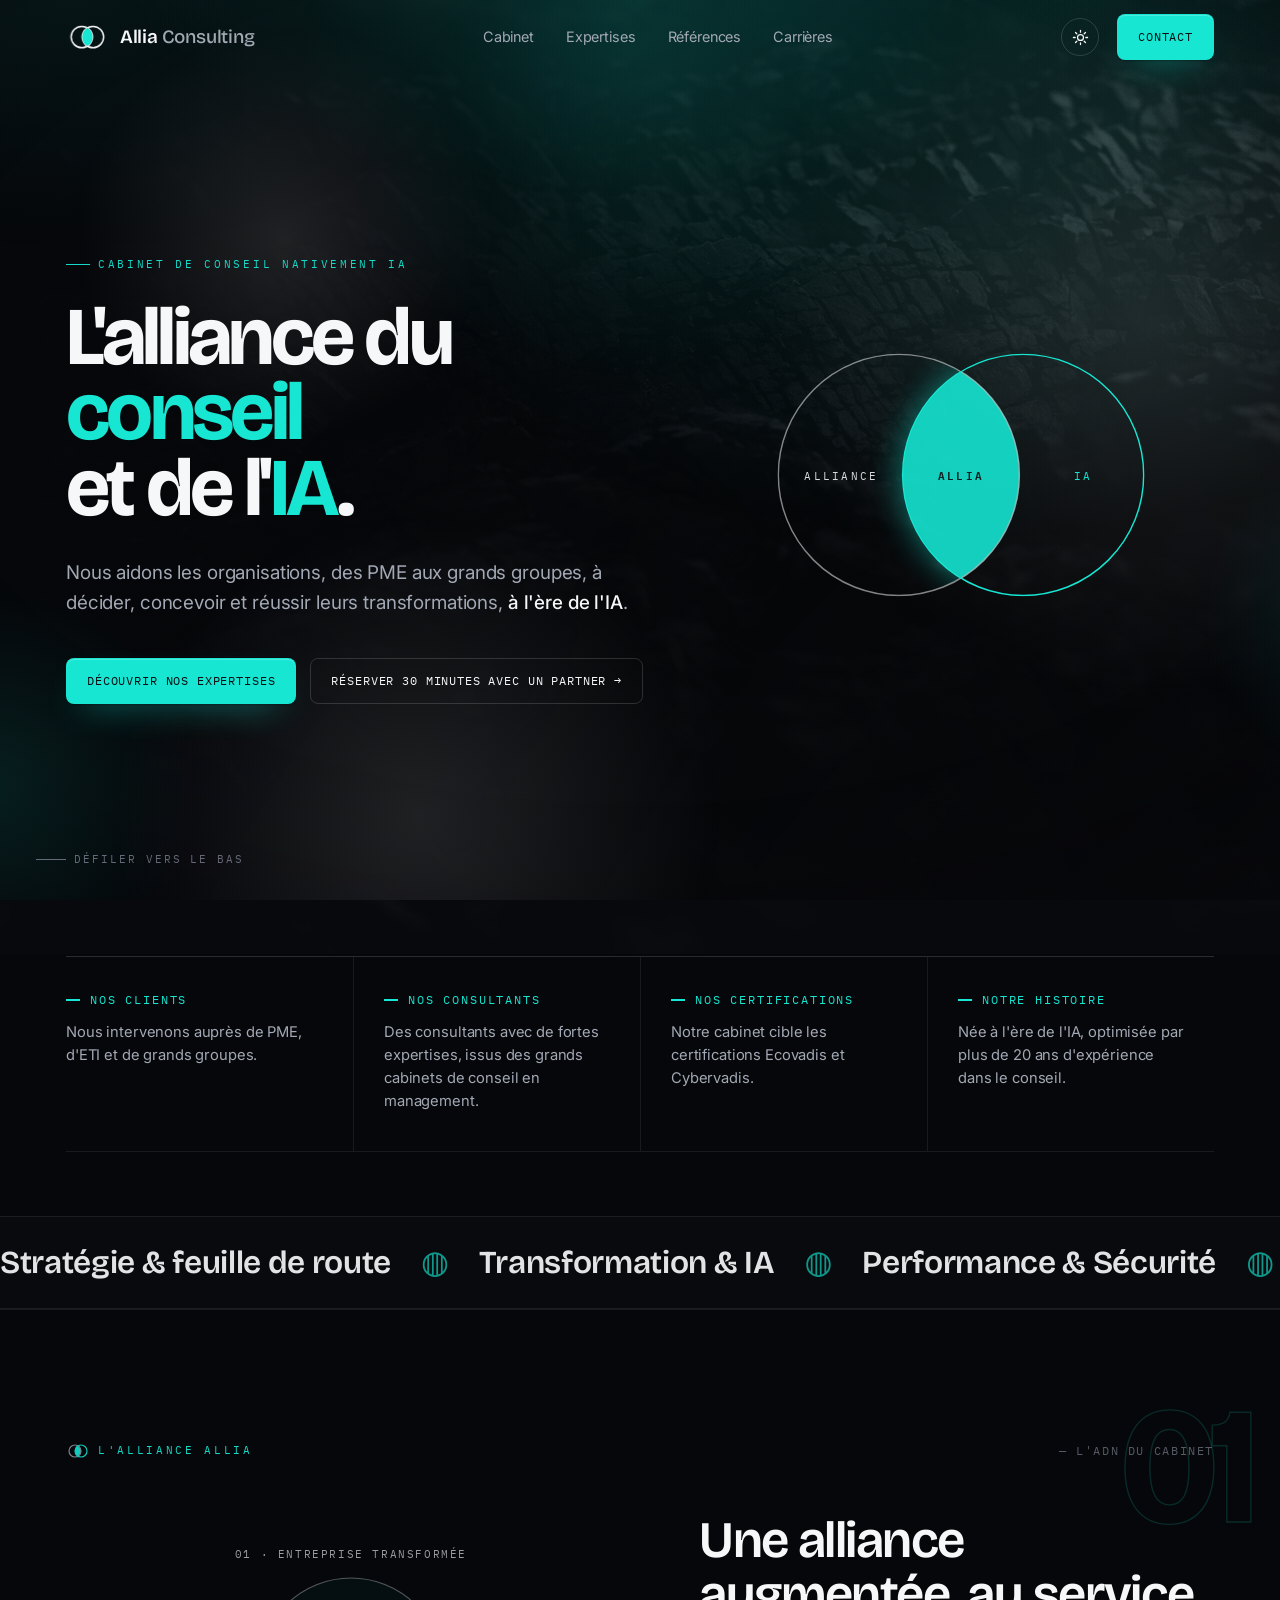
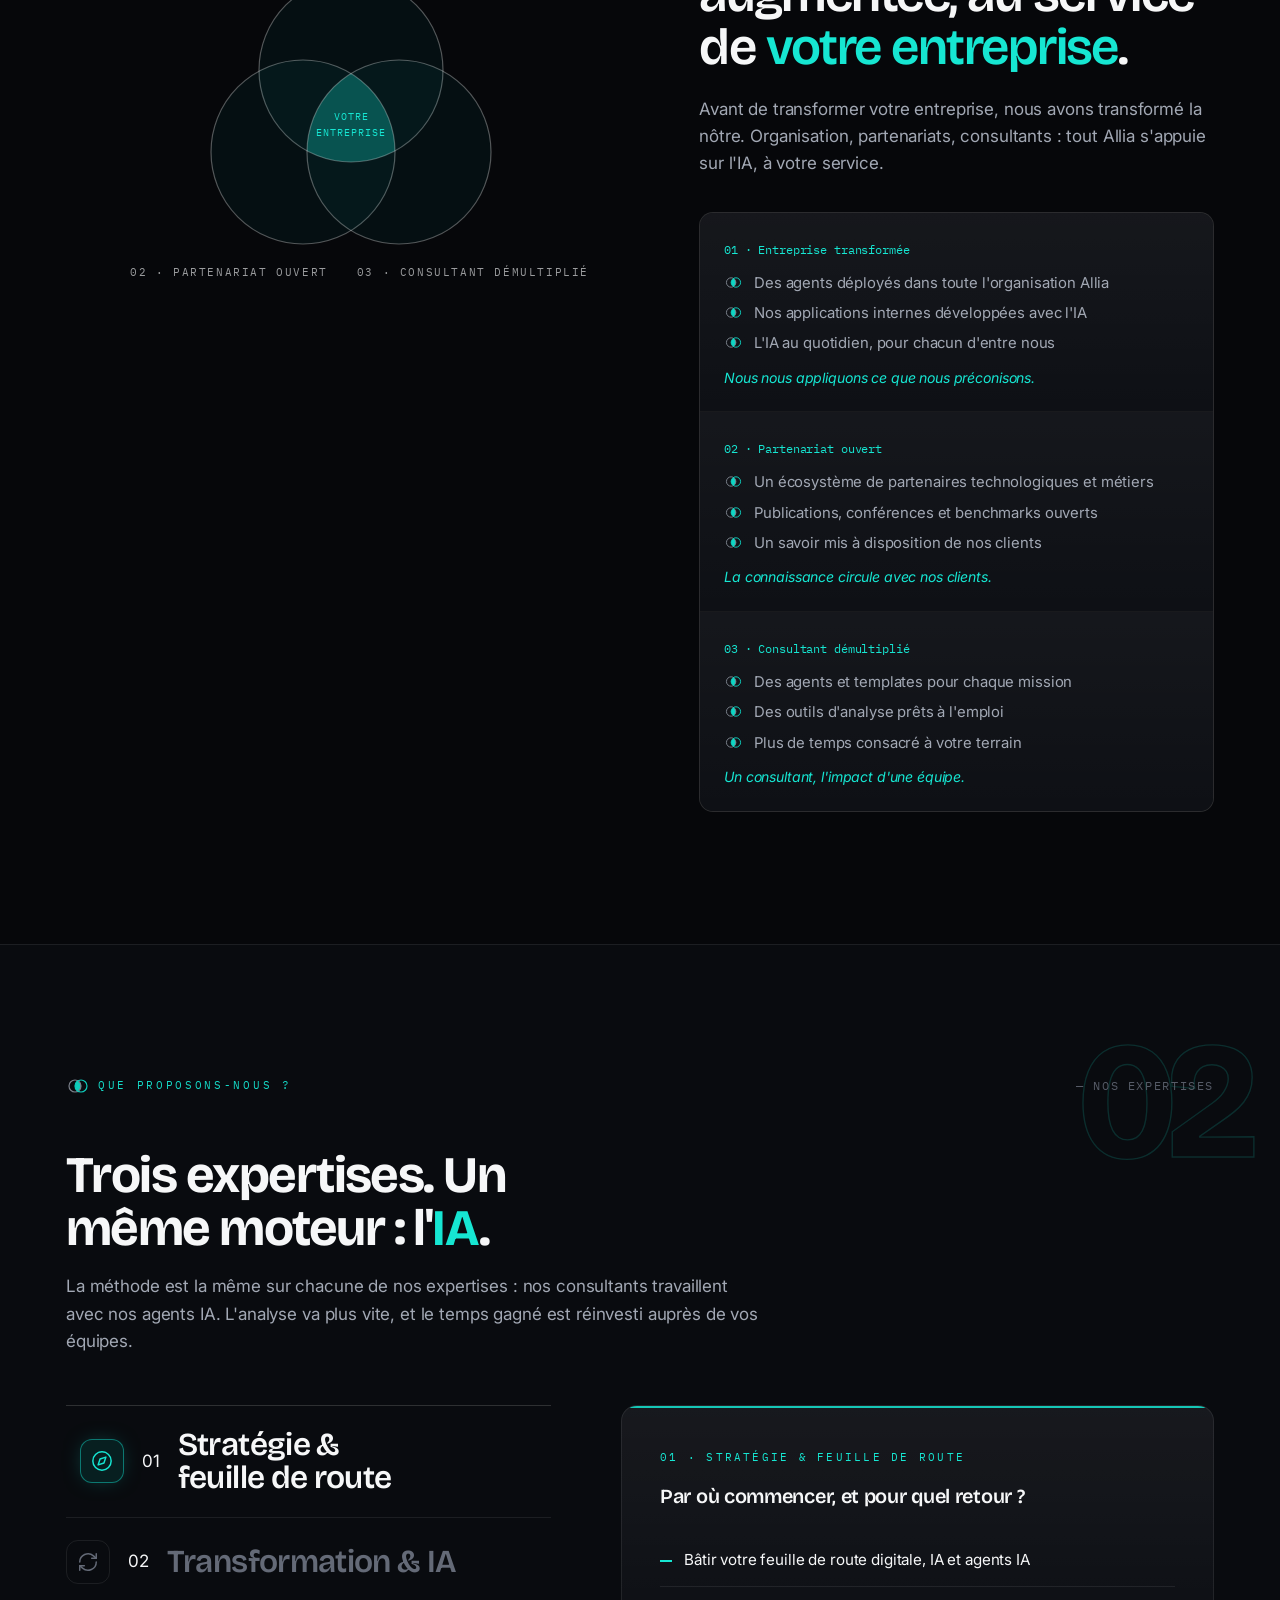
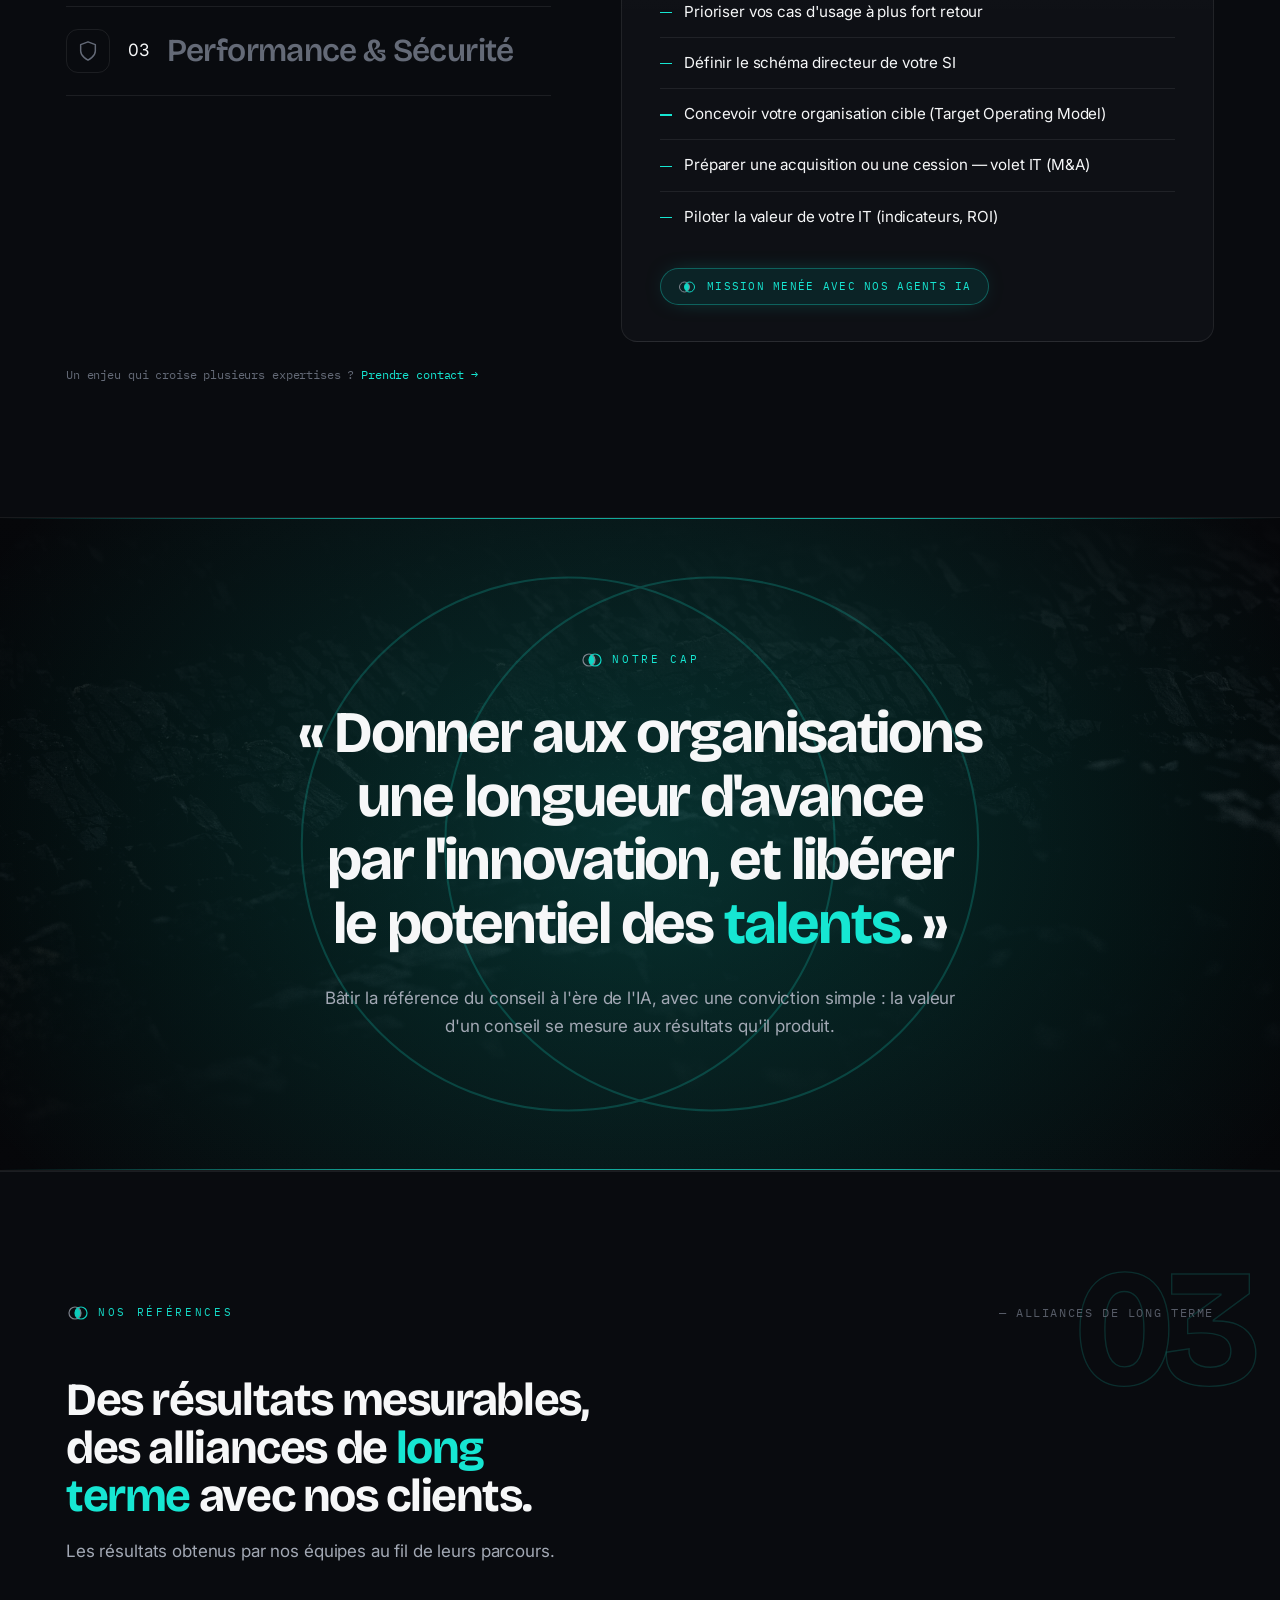
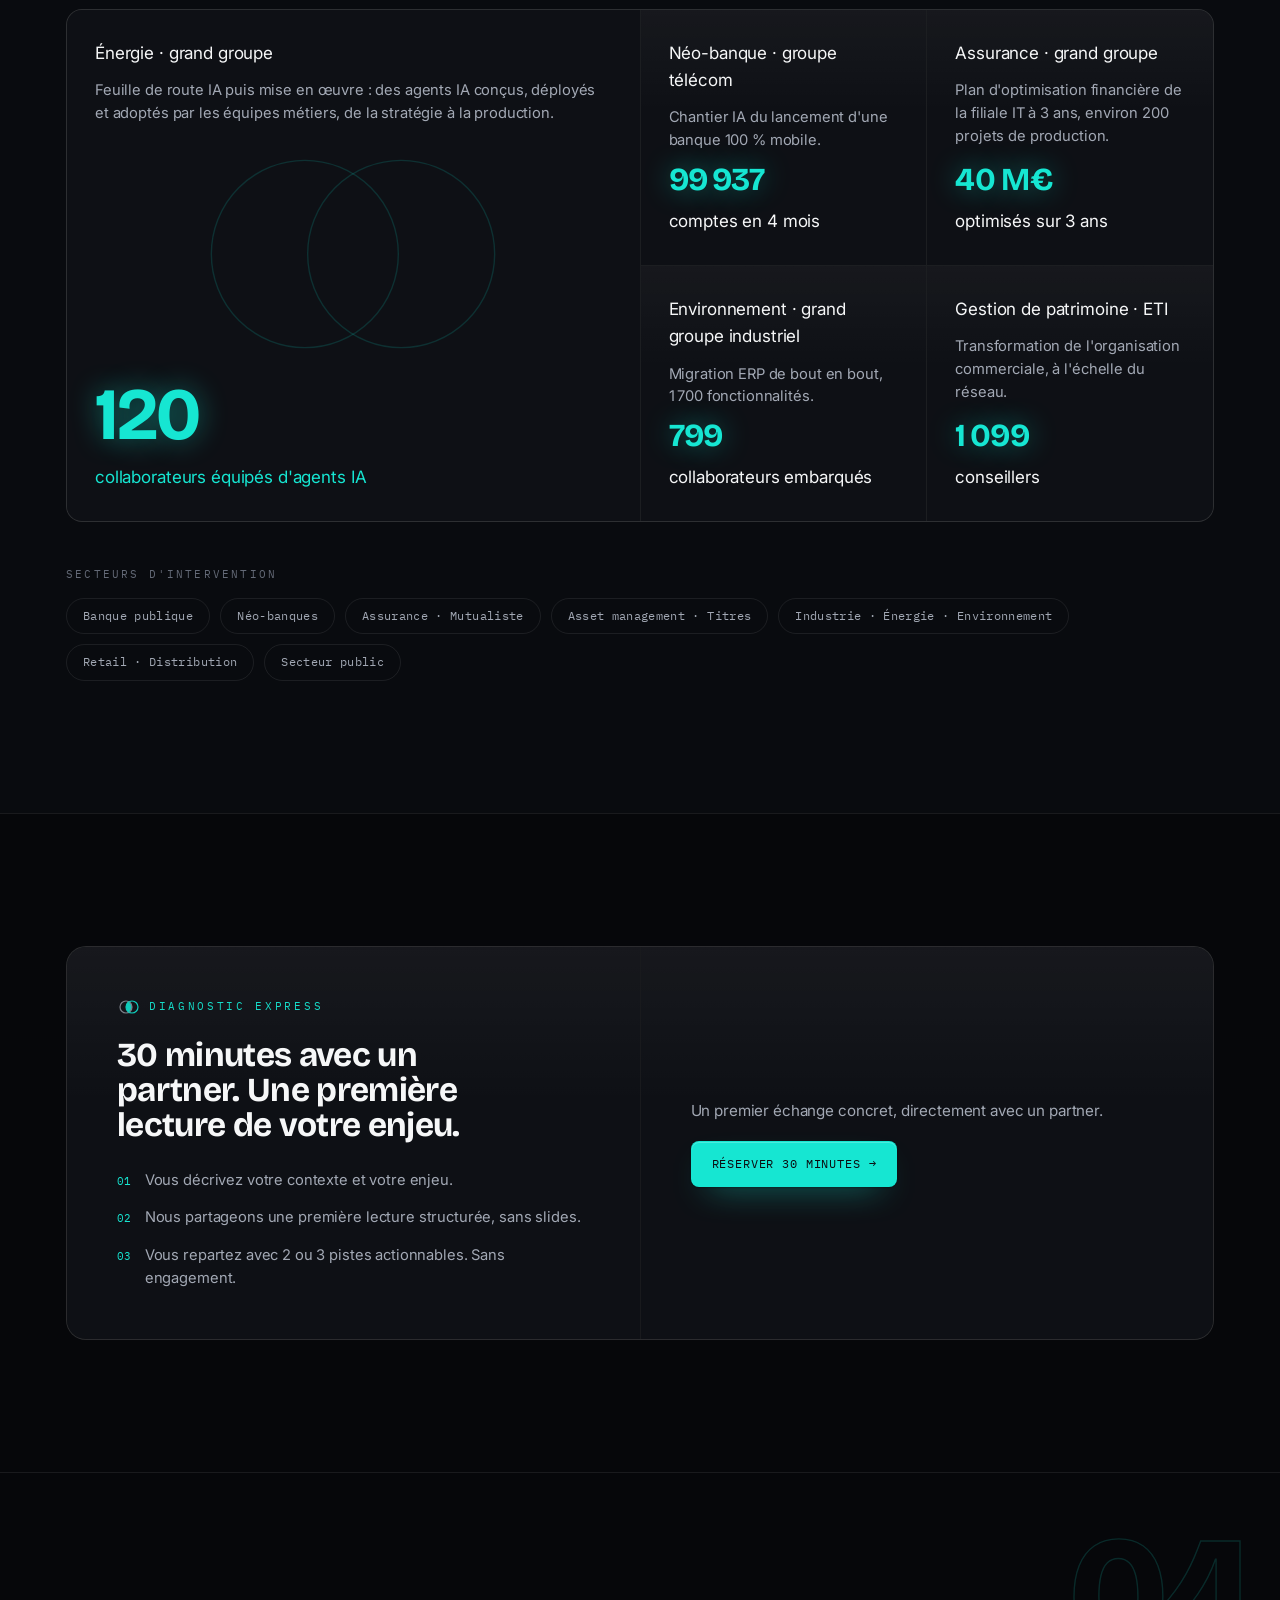
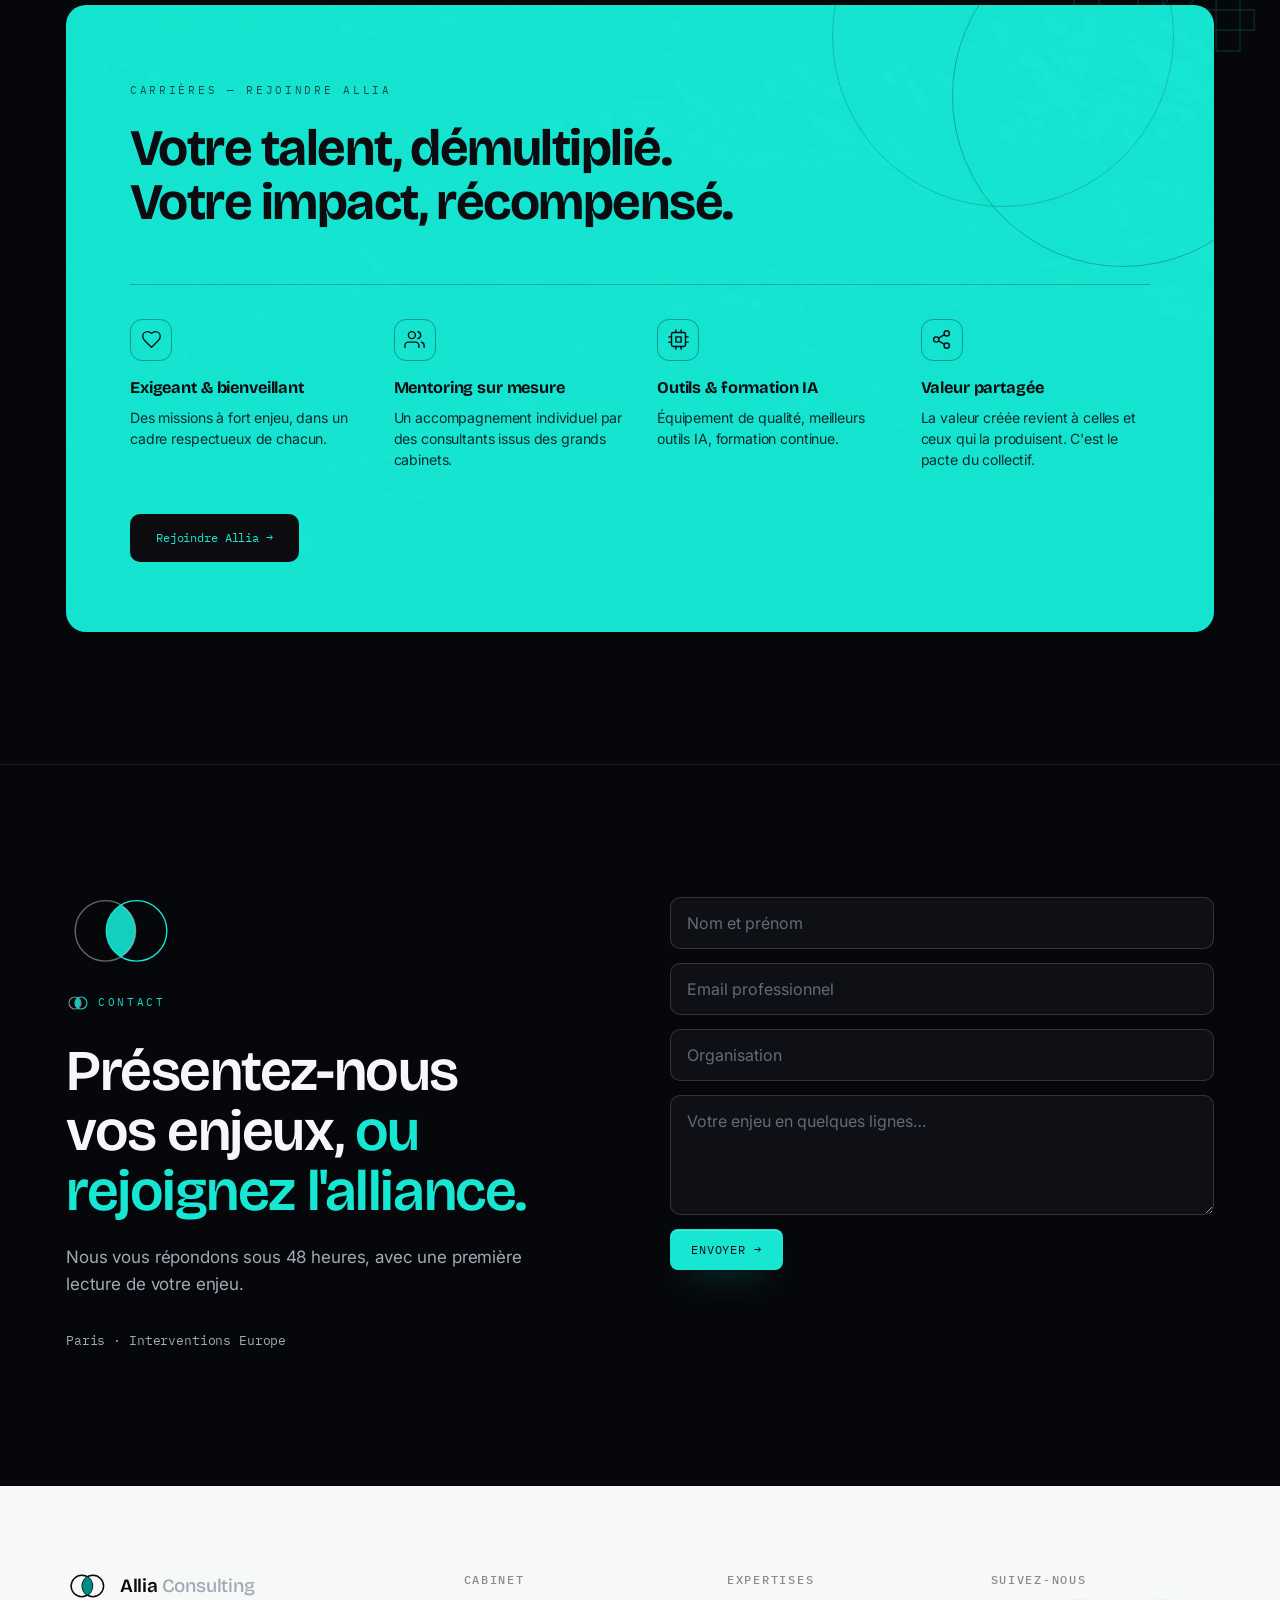
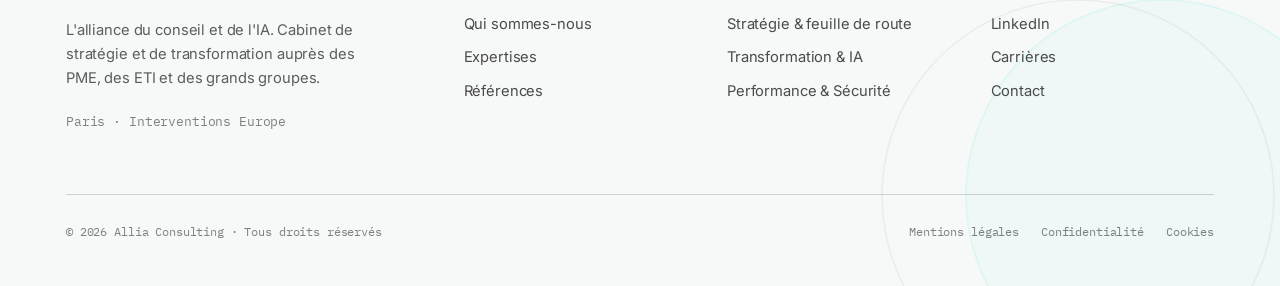
==== commit 6f2e9b2c: "Ajoute la balise de vérification Google Search Console Meta google-site-verification dans le <head> " ====
--- a/index.html
+++ b/index.html
@@ -3,6 +3,7 @@
 <head>
 <meta charset="UTF-8">
 <meta name="viewport" content="width=device-width, initial-scale=1">
+<meta name="google-site-verification" content="Dg6nDHJn-nts82D3d2Rdrbs9uBrQ5fWRcSRh3LVxfiw">
 <title>Allia Consulting | L'alliance du conseil et de l'IA</title>
 <meta name="description" content="Cabinet de conseil nativement IA. Stratégie et transformation digitale IT / IA pour les grands groupes, les ETI et les PME — décider, concevoir, transformer, optimiser, sécuriser.">
 <meta property="og:title" content="Allia Consulting | L'alliance du conseil et de l'IA">
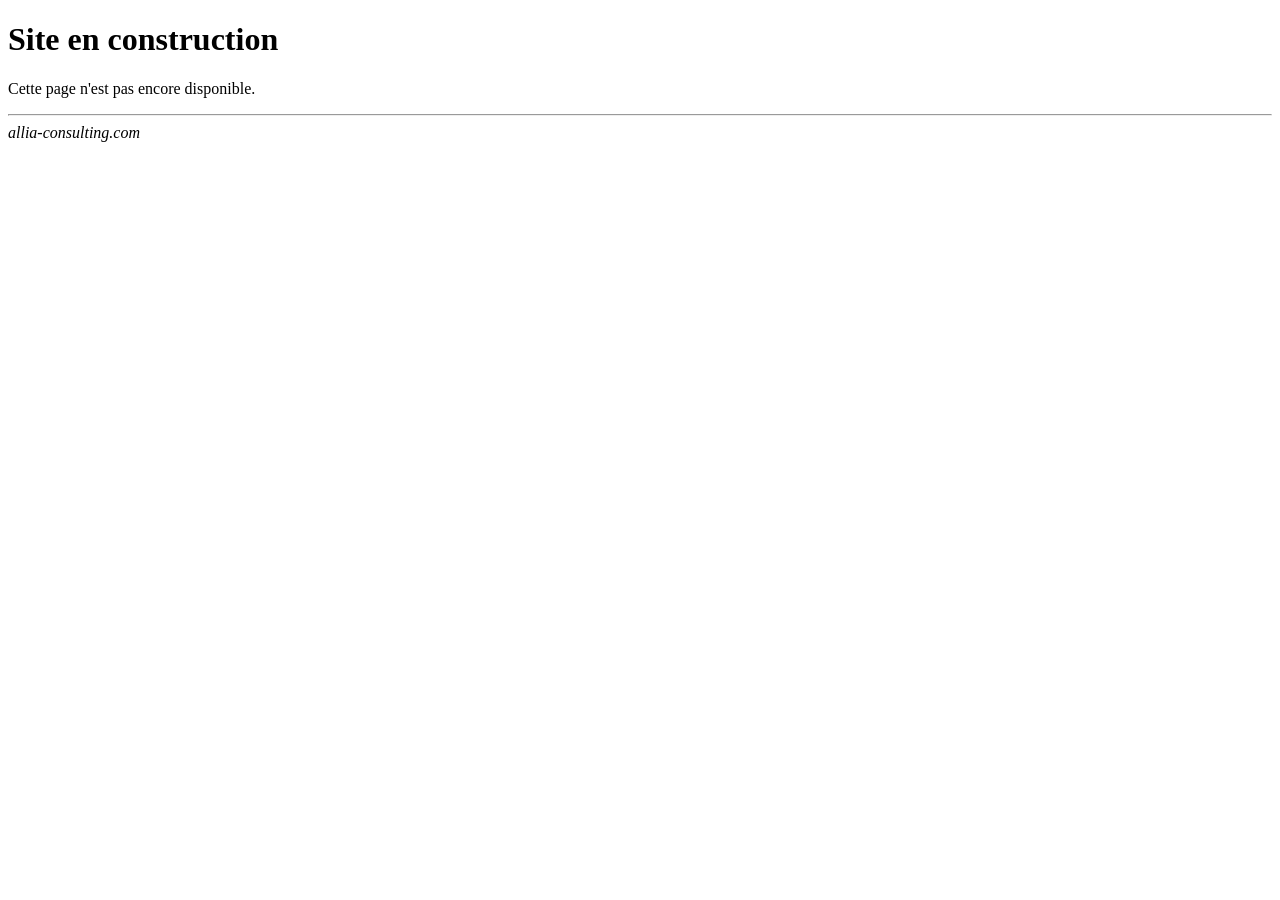
==== commit 38d60990: "Site temporairement en construction Co-Authored-By: Claude Opus 5.5 <noreply@anthropic.com>" ====
--- a/index.html
+++ b/index.html
@@ -1,1482 +1,19 @@
 <!DOCTYPE html>
-<html lang="fr" data-theme="dark" data-accent="teal">
+<html lang="fr">
 <head>
 <meta charset="UTF-8">
-<meta name="viewport" content="width=device-width, initial-scale=1">
+<meta name="viewport" content="width=device-width,initial-scale=1">
+<title>Allia Consulting | L'alliance du conseil et de l'IA</title>
+<meta name="description" content="Cabinet de conseil nativement IA. Stratégie et transformation auprès des PME, des ETI et des grands groupes.">
+<link rel="canonical" href="https://www.allia-consulting.com/">
 <meta name="google-site-verification" content="Dg6nDHJn-nts82D3d2Rdrbs9uBrQ5fWRcSRh3LVxfiw">
-<title>Allia Consulting | L'alliance du conseil et de l'IA</title>
-<meta name="description" content="Cabinet de conseil nativement IA. Stratégie et transformation digitale IT / IA pour les grands groupes, les ETI et les PME — décider, concevoir, transformer, optimiser, sécuriser.">
-<meta property="og:title" content="Allia Consulting | L'alliance du conseil et de l'IA">
-<meta property="og:description" content="Cabinet de conseil nativement IA. Stratégie et transformation auprès des PME, des ETI et des grands groupes : décider, concevoir, transformer, optimiser, sécuriser.">
-<meta property="og:type" content="website">
-<meta property="og:locale" content="fr_FR">
-<meta property="og:url" content="https://www.allia-consulting.com/">
-<meta property="og:site_name" content="Allia Consulting">
-<meta property="og:image" content="https://www.allia-consulting.com/assets/og-image.jpg">
-<meta property="og:image:width" content="1200">
-<meta property="og:image:height" content="630">
-<meta property="og:image:alt" content="Allia Consulting | L'alliance du conseil et de l'IA">
-<meta name="twitter:card" content="summary_large_image">
-<meta name="twitter:title" content="Allia Consulting | L'alliance du conseil et de l'IA">
-<meta name="twitter:description" content="Cabinet de conseil nativement IA. Stratégie et transformation auprès des PME, des ETI et des grands groupes.">
-<meta name="twitter:image" content="https://www.allia-consulting.com/assets/og-image.jpg">
-<script type="application/ld+json">
-{
- "@context": "https://schema.org",
- "@graph": [
-  {
-   "@type": [
-    "Organization",
-    "ProfessionalService"
-   ],
-   "@id": "https://www.allia-consulting.com/#organisation",
-   "name": "Allia Consulting",
-   "alternateName": "Allia",
-   "description": "Cabinet de conseil français nativement IA. Allia Consulting accompagne les PME, les ETI et les grands groupes sur la stratégie et la transformation IT, data et intelligence artificielle : feuille de route IA, gouvernance des données, industrialisation des agents IA, modernisation du SI, maîtrise des coûts et sécurité.",
-   "slogan": "L'alliance du conseil et de l'IA",
-   "url": "https://www.allia-consulting.com/",
-   "logo": "https://www.allia-consulting.com/assets/og-image.jpg",
-   "image": "https://www.allia-consulting.com/assets/og-image.jpg",
-   "email": "sarah.shaiek@allia-consulting.com",
-   "address": {
-    "@type": "PostalAddress",
-    "addressLocality": "Paris",
-    "addressCountry": "FR"
-   },
-   "areaServed": [
-    {
-     "@type": "Country",
-     "name": "France"
-    },
-    {
-     "@type": "Place",
-     "name": "Europe"
-    }
-   ],
-   "knowsAbout": [
-    "Conseil en intelligence artificielle",
-    "Stratégie IA",
-    "Feuille de route IA",
-    "Agents IA",
-    "IA agentique",
-    "Gouvernance des données",
-    "Architecture data et IA",
-    "Stratégie IT",
-    "Schéma directeur du SI",
-    "Architecture d'entreprise",
-    "Transformation digitale",
-    "Migration cloud",
-    "FinOps",
-    "ITSM",
-    "Réduction des coûts IT",
-    "Cybersécurité",
-    "Due diligence IT (M&A)",
-    "Target Operating Model",
-    "Acculturation et formation IA"
-   ],
-   "serviceType": [
-    "Conseil en intelligence artificielle",
-    "Conseil en stratégie IT",
-    "Conseil en transformation digitale",
-    "Conseil en données et gouvernance",
-    "Conseil en performance et sécurité IT"
-   ],
-   "audience": {
-    "@type": "BusinessAudience",
-    "name": "PME, ETI et grands groupes"
-   },
-   "hasOfferCatalog": {
-    "@type": "OfferCatalog",
-    "name": "Expertises Allia Consulting",
-    "itemListElement": [
-     {
-      "@type": "OfferCatalog",
-      "name": "Stratégie & feuille de route",
-      "description": "Par où commencer, et pour quel retour ?",
-      "itemListElement": [
-       {
-        "@type": "Offer",
-        "itemOffered": {
-         "@type": "Service",
-         "name": "Bâtir votre feuille de route digitale, IA et agents IA",
-         "provider": {
-          "@id": "https://www.allia-consulting.com/#organisation"
-         }
-        }
-       },
-       {
-        "@type": "Offer",
-        "itemOffered": {
-         "@type": "Service",
-         "name": "Prioriser vos cas d'usage à plus fort retour",
-         "provider": {
-          "@id": "https://www.allia-consulting.com/#organisation"
-         }
-        }
-       },
-       {
-        "@type": "Offer",
-        "itemOffered": {
-         "@type": "Service",
-         "name": "Définir le schéma directeur de votre SI",
-         "provider": {
-          "@id": "https://www.allia-consulting.com/#organisation"
-         }
-        }
-       },
-       {
-        "@type": "Offer",
-        "itemOffered": {
-         "@type": "Service",
-         "name": "Concevoir votre organisation cible (Target Operating Model)",
-         "provider": {
-          "@id": "https://www.allia-consulting.com/#organisation"
-         }
-        }
-       },
-       {
-        "@type": "Offer",
-        "itemOffered": {
-         "@type": "Service",
-         "name": "Préparer une acquisition ou une cession — volet IT (M&A)",
-         "provider": {
-          "@id": "https://www.allia-consulting.com/#organisation"
-         }
-        }
-       },
-       {
-        "@type": "Offer",
-        "itemOffered": {
-         "@type": "Service",
-         "name": "Piloter la valeur de votre IT (indicateurs, ROI)",
-         "provider": {
-          "@id": "https://www.allia-consulting.com/#organisation"
-         }
-        }
-       }
-      ]
-     },
-     {
-      "@type": "OfferCatalog",
-      "name": "Transformation & IA",
-      "description": "Comment passer du pilote à la production, sans perdre vos équipes ?",
-      "itemListElement": [
-       {
-        "@type": "Offer",
-        "itemOffered": {
-         "@type": "Service",
-         "name": "Bâtir une architecture d'entreprise, des données et de l'IA",
-         "provider": {
-          "@id": "https://www.allia-consulting.com/#organisation"
-         }
-        }
-       },
-       {
-        "@type": "Offer",
-        "itemOffered": {
-         "@type": "Service",
-         "name": "Fiabiliser et gouverner vos données",
-         "provider": {
-          "@id": "https://www.allia-consulting.com/#organisation"
-         }
-        }
-       },
-       {
-        "@type": "Offer",
-        "itemOffered": {
-         "@type": "Service",
-         "name": "Moderniser votre SI et passer au cloud",
-         "provider": {
-          "@id": "https://www.allia-consulting.com/#organisation"
-         }
-        }
-       },
-       {
-        "@type": "Offer",
-        "itemOffered": {
-         "@type": "Service",
-         "name": "Industrialiser l'IA jusqu'à la production",
-         "provider": {
-          "@id": "https://www.allia-consulting.com/#organisation"
-         }
-        }
-       },
-       {
-        "@type": "Offer",
-        "itemOffered": {
-         "@type": "Service",
-         "name": "Digitaliser vos processus métiers et services IT (ITSM)",
-         "provider": {
-          "@id": "https://www.allia-consulting.com/#organisation"
-         }
-        }
-       },
-       {
-        "@type": "Offer",
-        "itemOffered": {
-         "@type": "Service",
-         "name": "Embarquer et former vos équipes à l'IA",
-         "provider": {
-          "@id": "https://www.allia-consulting.com/#organisation"
-         }
-        }
-       }
-      ]
-     },
-     {
-      "@type": "OfferCatalog",
-      "name": "Performance & Sécurité",
-      "description": "Vos coûts sont-ils justifiés, vos risques couverts ?",
-      "itemListElement": [
-       {
-        "@type": "Offer",
-        "itemOffered": {
-         "@type": "Service",
-         "name": "Viser l'excellence opérationnelle",
-         "provider": {
-          "@id": "https://www.allia-consulting.com/#organisation"
-         }
-        }
-       },
-       {
-        "@type": "Offer",
-        "itemOffered": {
-         "@type": "Service",
-         "name": "Réduire vos coûts IT et licences",
-         "provider": {
-          "@id": "https://www.allia-consulting.com/#organisation"
-         }
-        }
-       },
-       {
-        "@type": "Offer",
-        "itemOffered": {
-         "@type": "Service",
-         "name": "Maîtriser vos coûts cloud (FinOps)",
-         "provider": {
-          "@id": "https://www.allia-consulting.com/#organisation"
-         }
-        }
-       },
-       {
-        "@type": "Offer",
-        "itemOffered": {
-         "@type": "Service",
-         "name": "Piloter vos fournisseurs et contrats",
-         "provider": {
-          "@id": "https://www.allia-consulting.com/#organisation"
-         }
-        }
-       },
-       {
-        "@type": "Offer",
-        "itemOffered": {
-         "@type": "Service",
-         "name": "Sécuriser votre SI et renforcer sa résilience",
-         "provider": {
-          "@id": "https://www.allia-consulting.com/#organisation"
-         }
-        }
-       },
-       {
-        "@type": "Offer",
-        "itemOffered": {
-         "@type": "Service",
-         "name": "Couvrir votre conformité et vos risques IT",
-         "provider": {
-          "@id": "https://www.allia-consulting.com/#organisation"
-         }
-        }
-       }
-      ]
-     }
-    ]
-   }
-  },
-  {
-   "@type": "WebSite",
-   "@id": "https://www.allia-consulting.com/#site",
-   "url": "https://www.allia-consulting.com/",
-   "name": "Allia Consulting",
-   "inLanguage": "fr-FR",
-   "publisher": {
-    "@id": "https://www.allia-consulting.com/#organisation"
-   }
-  }
- ]
-}
-</script>
-<link rel="canonical" href="https://www.allia-consulting.com/">
-<meta name="theme-color" content="#06070A">
-<link rel="icon" href="data:image/svg+xml,%3Csvg xmlns='http://www.w3.org/2000/svg' viewBox='0 0 32 32'%3E%3Crect width='32' height='32' rx='7' fill='%2306070A'/%3E%3Cdefs%3E%3CclipPath id='l'%3E%3Ccircle cx='12.5' cy='16' r='8'/%3E%3C/clipPath%3E%3C/defs%3E%3Ccircle cx='19.5' cy='16' r='8' fill='%230fd6c4' clip-path='url(%23l)'/%3E%3Ccircle cx='12.5' cy='16' r='8' fill='none' stroke='%23808690' stroke-width='1.3'/%3E%3Ccircle cx='19.5' cy='16' r='8' fill='none' stroke='%230fd6c4' stroke-width='1.3'/%3E%3C/svg%3E">
-<template id="__bundler_thumbnail" data-bg-color="#06070A">
-  <svg aria-hidden="true" viewBox="0 0 120 74" xmlns="http://www.w3.org/2000/svg">
-    <defs><clipPath id="thL"><circle cx="43" cy="37" r="33"/></clipPath></defs>
-    <circle cx="77" cy="37" r="33" fill="#0fd6c4" clip-path="url(#thL)" opacity="0.9"/>
-    <circle cx="43" cy="37" r="33" fill="none" stroke="#5a616e" stroke-width="1.5"/>
-    <circle cx="77" cy="37" r="33" fill="none" stroke="#0fd6c4" stroke-width="1.5"/>
-  </svg>
-</template>
-<script>document.documentElement.setAttribute('data-theme','dark');</script>
-<link rel="preconnect" href="https://fonts.googleapis.com">
-<link rel="preload" as="image" href="assets/roche-1800.jpg" media="(min-width: 821px)">
-<link rel="preload" as="image" href="assets/roche-900.jpg" media="(max-width: 820px)">
-<link href="https://fonts.googleapis.com/css2?family=Inter:wght@400;500;600;700&display=swap" rel="stylesheet">
-<link rel="preconnect" href="https://fonts.gstatic.com" crossorigin>
-<link href="https://fonts.googleapis.com/css2?family=Bricolage+Grotesque:opsz,wght@12..96,400;12..96,600;12..96,700;12..96,800&family=Hanken+Grotesk:wght@400;500&family=IBM+Plex+Mono:wght@400;500&display=swap" rel="stylesheet">
-<style>
-  :root{
-    --paper:#F4F5F8; --paper-2:#EBEDF2; --surface:#FFFFFF;
-    --ink:#0B0D14; --ink-soft:#454C5A; --mute:#8A909E;
-    --line:rgba(11,13,20,0.12); --line-strong:rgba(11,13,20,0.22); --dot:rgba(11,13,20,.07);
-    --p-main:#1F2BE8; --p-bright:#5B63F5; --p-soft:rgba(31,43,232,.13);
-    --accent:var(--p-main); --accent-2:var(--p-bright); --accent-soft:var(--p-soft); --on-accent:#fff;
-    --invert-bg:#0B0D14; --invert-fg:#F4F5F8;
-    --header-bg:rgba(244,245,248,.82);
-    color-scheme:light;
-    --disp:"Bricolage Grotesque",system-ui,sans-serif;
-    --sans:"Hanken Grotesk",system-ui,sans-serif;
-    --mono:"IBM Plex Mono",ui-monospace,monospace;
-    --maxw:1220px;
-  }
-  html[data-theme="dark"]{
-    --paper:#0A0B11; --paper-2:#12141C; --surface:#15171F;
-    --ink:#EDEEF2; --ink-soft:#AEB2BC; --mute:#6B7080;
-    --line:rgba(237,238,242,0.12); --line-strong:rgba(237,238,242,0.22); --dot:rgba(237,238,242,.08);
-    --accent:var(--p-bright); --accent-2:var(--p-main); --accent-soft:var(--p-soft); --on-accent:#0C0C10;
-    --invert-bg:#EDEEF2; --invert-fg:#0A0B11;
-    --header-bg:rgba(10,11,17,.82);
-    color-scheme:dark;
-  }
-  html[data-accent="electric"]{--p-main:#1F2BE8;--p-bright:#5B63F5;--p-soft:rgba(31,43,232,.13)}
-  html[data-accent="cobalt"]{--p-main:#1257F0;--p-bright:#3E86FF;--p-soft:rgba(18,87,240,.13)}
-  html[data-accent="cyan"]{--p-main:#0090CF;--p-bright:#2BD4FF;--p-soft:rgba(0,144,207,.15)}
-  html[data-accent="indigo"]{--p-main:#5132EC;--p-bright:#8A78FF;--p-soft:rgba(81,50,236,.14)}
-  html[data-accent="magenta"]{--p-main:#DE1B86;--p-bright:#FF55AD;--p-soft:rgba(222,27,134,.14)}
-  html[data-accent="tangerine"]{--p-main:#EA5400;--p-bright:#FF8A2B;--p-soft:rgba(234,84,0,.15)}
-  html[data-accent="teal"]{--p-main:#008C80;--p-bright:#16E6D2;--p-soft:rgba(0,140,128,.16)}
-  html[data-accent="lime"]{--p-main:#6E8A00;--p-bright:#CBFF3A;--p-soft:rgba(110,138,0,.16)}
-  *{margin:0;padding:0;box-sizing:border-box}
-  html{scroll-behavior:smooth}
-  body{background:var(--paper);color:var(--ink);font-family:var(--sans);font-size:17px;line-height:1.6;-webkit-font-smoothing:antialiased;overflow-x:hidden;transition:background .4s ease,color .4s ease}
-  #bg{position:fixed;inset:0;width:100vw;height:100vh;height:100lvh;z-index:0;pointer-events:none}
-  #progress{position:fixed;top:0;left:0;height:3px;width:0;background:var(--accent);z-index:100;transition:width .12s linear}
-  .probe{position:absolute;width:0;height:0;opacity:0;pointer-events:none}
-  section{z-index:1}
-  .marquee,footer{position:relative;z-index:1}
-  a{color:inherit;text-decoration:none}
-  .wrap{max-width:var(--maxw);margin:0 auto;padding:0 36px}
-  .eyebrow{font-family:var(--mono);font-size:.72rem;letter-spacing:.22em;text-transform:uppercase;color:var(--accent);display:inline-flex;align-items:center;gap:.7em}
-  .eyebrow::before{content:"";width:24px;height:1px;background:var(--accent)}
-  .hero .eyebrow::before{content:"";width:24px;height:1px;background:var(--accent)}
-  h1,h2,h3{font-family:var(--disp);font-weight:600;letter-spacing:-.02em;line-height:1.04}
-  .accent{color:var(--accent)}
-  .mark{height:26px;width:auto;color:var(--ink);flex:none}
-
-  header{position:fixed;top:0;left:0;right:0;z-index:50;transition:background .4s,border-color .4s,backdrop-filter .4s;border-bottom:1px solid transparent}
-  header.scrolled{background:var(--header-bg);backdrop-filter:blur(14px);border-bottom:1px solid var(--line)}
-  .nav{display:flex;align-items:center;justify-content:space-between;height:78px}
-  .brand{display:flex;align-items:center;gap:11px;font-family:var(--disp);font-weight:600;font-size:1.18rem;letter-spacing:-.01em}
-  .nav-links{display:flex;gap:32px;font-size:.92rem;color:var(--ink-soft)}
-  .nav-links a{position:relative;transition:color .25s}
-  .nav-links a::after{content:"";position:absolute;left:0;bottom:-4px;height:1.5px;width:0;background:var(--accent);transition:width .3s cubic-bezier(.16,1,.3,1)}
-  .nav-links a:hover{color:var(--accent)}
-  .nav-links a:hover::after{width:100%}
-  .nav-links a.active{color:var(--ink)}
-  .nav-links a.active::after{width:100%}
-  .nav-right{display:flex;align-items:center;gap:18px}
-  .theme-toggle{display:inline-flex;align-items:center;justify-content:center;width:38px;height:38px;border:1px solid var(--line-strong);background:transparent;color:var(--ink);cursor:pointer;border-radius:50%;transition:border-color .25s,color .25s,transform .4s}
-  .theme-toggle:hover{border-color:var(--accent);color:var(--accent)}
-  .theme-toggle svg{width:17px;height:17px}
-  .ic-sun{display:none}.ic-moon{display:block}
-  html[data-theme="dark"] .ic-moon{display:none}html[data-theme="dark"] .ic-sun{display:block}
-  .btn{font-family:var(--mono);font-size:.76rem;letter-spacing:.07em;text-transform:uppercase;padding:12px 20px;border:1px solid var(--ink);color:var(--ink);transition:.3s;white-space:nowrap}
-  .btn:hover{background:var(--ink);color:var(--paper)}
-  .btn-primary{background:var(--accent);border-color:var(--accent);color:var(--on-accent)}
-  .btn-primary:hover{background:var(--invert-bg);border-color:var(--invert-bg);color:var(--invert-fg)}
-  .menu-toggle{display:none;background:none;border:0;color:var(--ink);font-family:var(--mono);font-size:.8rem;cursor:pointer;padding:10px 2px}
-  .mobile-menu{position:fixed;top:74px;left:0;right:0;z-index:49;background:var(--header-bg);backdrop-filter:blur(24px) saturate(1.6);border-bottom:1px solid var(--line);display:none;padding:10px 0 18px}
-  body.menu-open .mobile-menu{display:block}
-  .mobile-menu a{display:block;padding:15px 28px;font-family:var(--disp);font-size:1.15rem;font-weight:600;color:var(--ink);border-top:1px solid var(--line)}
-  .mobile-menu a:first-child{border-top:0}
-  .mobile-menu a:active{color:var(--accent)}
-
-  .hero{min-height:100vh;display:flex;align-items:center;position:relative;padding:120px 0 70px}
-  .hero-grid{display:grid;grid-template-columns:1.08fr .92fr;gap:50px;align-items:center;width:100%}
-  .hero-viz{display:flex;justify-content:center;align-items:center}
-  .hero-viz svg{width:min(440px,100%);height:auto;animation:vfloat 8s ease-in-out infinite}
-  @keyframes vfloat{0%,100%{transform:translateY(0)}50%{transform:translateY(-14px)}}
-  .hero-viz text{font-family:var(--mono);font-size:11.5px;letter-spacing:2.4px}
-  /* logo hero — fusion + signal */
-  .hero-viz .gl{animation:convL 1.8s cubic-bezier(.16,1,.3,1) both,breL 7s ease-in-out 1.8s infinite}
-  .hero-viz .gr{animation:convR 1.8s cubic-bezier(.16,1,.3,1) both,breR 7s ease-in-out 1.8s infinite}
-  .hero-viz .lens,.hero-viz .tA{animation:vfade 1s ease 1.1s both}
-  .hero-viz .lens{filter:drop-shadow(0 0 18px color-mix(in srgb,var(--accent) 60%,transparent))}
-  .hero-viz .gr .lens{animation:vfade 1s ease 1.1s both,lensP 3.4s ease-in-out 2.1s infinite}
-  .hero-viz .wave{transform-box:view-box;transform-origin:230px 140px;opacity:0;animation:waveC 3.4s ease-out 2.1s infinite}
-  .hero-viz .wave.w2{animation-delay:3.8s}
-  @keyframes convL{from{transform:translateX(-64px)}to{transform:translateX(0)}}
-  @keyframes convR{from{transform:translateX(64px)}to{transform:translateX(0)}}
-  @keyframes breL{0%,100%{transform:translateX(0)}50%{transform:translateX(-9px)}}
-  @keyframes breR{0%,100%{transform:translateX(0)}50%{transform:translateX(9px)}}
-  @keyframes vfade{from{opacity:0}to{opacity:0.9}}
-  @keyframes lensP{0%,100%{opacity:.85}50%{opacity:1}}
-  @keyframes waveC{0%{transform:scale(.96);opacity:.55}100%{transform:scale(1.5);opacity:0}}
-  @media(max-width:680px){.hero-viz{order:-1;margin-top:6px}.hero-viz svg{width:min(300px,86%)}}
-  .hero h1{font-size:clamp(3rem,6.4vw,5.8rem);font-weight:700;letter-spacing:-.04em;line-height:.92}
-  @keyframes roll{0%,28%{transform:translateY(0)}33%,61%{transform:translateY(-25%)}66%,94%{transform:translateY(-50%)}99%,100%{transform:translateY(-75%)}}
-  .hero p.lede{max-width:48ch;color:var(--ink-soft);font-size:1.12rem;margin-top:30px}
-  .hero-cta{display:flex;gap:14px;margin-top:36px;flex-wrap:wrap}
-  .seal-wrap{display:flex;justify-content:center;align-items:center}
-  .seal{width:min(300px,80%);height:auto;animation:spin 26s linear infinite}
-  .seal text{font-family:var(--mono);font-size:9.2px;letter-spacing:2.6px;fill:var(--ink);text-transform:uppercase}
-  @keyframes spin{to{transform:rotate(360deg)}}
-  .scrollcue{position:absolute;bottom:32px;left:36px;font-family:var(--mono);font-size:.68rem;letter-spacing:.18em;color:var(--mute);text-transform:uppercase;display:flex;align-items:center;gap:8px}
-  .scrollcue::before{content:"";width:30px;height:1px;background:var(--mute)}
-
-  .marquee{border-top:1px solid var(--line);border-bottom:1px solid var(--line);overflow:hidden;background:var(--invert-bg);color:var(--invert-fg);transition:background .4s,color .4s}
-  .marquee .track{display:flex;white-space:nowrap;animation:slide 26s linear infinite;will-change:transform}
-  .marquee span{font-family:var(--disp);font-weight:600;font-size:clamp(1.4rem,3vw,2.3rem);letter-spacing:-.01em;padding:20px 0;display:inline-flex;align-items:center}
-  .marquee span i{font-style:normal;color:var(--accent-2);margin:0 28px}
-  @keyframes slide{to{transform:translateX(-50%)}}
-
-  section{position:relative}
-  .band{padding:120px 0;border-top:1px solid var(--line)}
-  .band.alt{background:var(--paper-2)}
-  .sec-head{display:flex;justify-content:space-between;align-items:flex-end;gap:40px;flex-wrap:wrap;margin-bottom:54px;position:relative;z-index:1}
-  .sec-head h2{font-size:clamp(1.9rem,3.6vw,3rem);max-width:20ch;font-weight:600}
-  .sec-num{font-family:var(--mono);font-size:.72rem;color:var(--mute);letter-spacing:.14em;text-transform:uppercase}
-
-  .conv{display:grid;grid-template-columns:1.05fr .95fr;gap:64px;align-items:center}
-  .conv h2{font-size:clamp(2rem,4vw,3.2rem);font-weight:600}
-  .conv p{color:var(--ink-soft);margin-top:22px}
-  .conv p strong{color:var(--ink);font-weight:600}
-
-  .cases{display:grid;grid-template-columns:repeat(3,1fr);gap:20px}
-  /* références — mosaïque */
-  .mosaic{display:grid;grid-template-columns:repeat(4,1fr);gap:1px;background:var(--line);border:1px solid var(--line);border-radius:16px;overflow:hidden}
-  .mcase{background:linear-gradient(180deg,rgba(255,255,255,.035),transparent 40%),var(--surface);padding:30px 28px;display:flex;flex-direction:column;gap:12px;position:relative;transition:background .35s}
-  html:not([data-theme="dark"]) .mcase{background:var(--surface)}
-  .mcase::before{content:"";position:absolute;top:0;left:0;right:0;height:2px;background:var(--accent);transform:scaleX(0);transform-origin:left;transition:transform .4s cubic-bezier(.16,1,.3,1)}
-  .mcase:hover::before{transform:scaleX(1)}
-  .mcase.heroC{grid-column:span 2;grid-row:span 2;justify-content:flex-end;background-image:url("data:image/svg+xml,%3Csvg xmlns='http://www.w3.org/2000/svg' viewBox='0 0 240 148'%3E%3Ccircle cx='86' cy='74' r='66' fill='none' stroke='%230fd6c4' stroke-opacity='0.16' stroke-width='1'/%3E%3Ccircle cx='154' cy='74' r='66' fill='none' stroke='%230fd6c4' stroke-opacity='0.16' stroke-width='1'/%3E%3C/svg%3E");background-repeat:no-repeat;background-position:center 46%;background-size:min(62%,340px)}
-  .mcase .mnum{font-family:var(--disp);font-weight:700;color:var(--accent);letter-spacing:-.02em;font-size:2rem;line-height:1;margin-top:auto}
-  .mcase.heroC .mnum{font-size:4.6rem}
-  .mcase .mnum b{font-weight:700;white-space:nowrap;text-shadow:0 0 28px color-mix(in srgb,var(--accent) 45%,transparent)}
-  .mcase p{color:var(--ink-soft);font-size:.92rem;line-height:1.55}
-  @media(max-width:860px){.mosaic{grid-template-columns:1fr 1fr}.mcase.heroC{grid-column:span 2;grid-row:auto}.mcase.heroC .mnum{font-size:3.2rem}}
-  @media(max-width:560px){.mosaic{grid-template-columns:1fr}.mcase.heroC{grid-column:auto}}
-  .sectors{display:flex;flex-wrap:wrap;gap:10px;margin-top:14px}
-  .sectors-lbl{display:block;margin-top:44px;font-family:var(--mono);font-size:.68rem;letter-spacing:.2em;text-transform:uppercase;color:var(--mute)}
-  .sectors span{font-family:var(--mono);font-size:.72rem;color:var(--ink-soft);border:1px solid var(--line-strong);border-radius:40px;padding:8px 16px;letter-spacing:.03em}
-  .discretion{font-family:var(--mono);font-size:.74rem;color:var(--mute);margin-top:24px;max-width:72ch;line-height:1.6}
-
-  .icards{display:grid;grid-template-columns:repeat(3,1fr);gap:20px}
-
-  .contact{padding:130px 0}
-  .contact-grid{display:grid;grid-template-columns:1fr 1fr;gap:60px;align-items:start}
-  .contact h2{font-size:clamp(2.2rem,4.6vw,3.6rem);font-weight:600;letter-spacing:-.025em;max-width:14ch}
-  .contact h2 em{font-style:normal;color:var(--accent)}
-  .contact p{color:var(--ink-soft);margin-top:22px;max-width:46ch}
-  .cinfo{font-family:var(--mono);font-size:.82rem;color:var(--ink-soft);margin-top:30px;line-height:2}
-  .form{display:flex;flex-direction:column;gap:14px}
-  .form input,.form textarea{font-family:var(--sans);font-size:1rem;background:var(--surface);border:1px solid var(--line-strong);padding:15px 16px;color:var(--ink);transition:border .25s}
-  .form input::placeholder,.form textarea::placeholder{color:var(--mute)}
-  .form input:focus,.form textarea:focus{outline:none;border-color:var(--accent)}
-  .form textarea{min-height:120px;resize:vertical}
-  .form .btn{align-self:flex-start;cursor:pointer}
-
-  footer{border-top:1px solid var(--invert-bg);padding:72px 0 40px;background:var(--invert-bg);color:var(--invert-fg);transition:background .4s,color .4s;position:relative;overflow:hidden}
-  .fwater{position:absolute;right:-120px;bottom:-190px;width:560px;height:560px;opacity:.55;pointer-events:none}
-  footer .wrap{position:relative}
-  .fgrid{display:grid;grid-template-columns:1.6fr 1fr 1fr 1fr;gap:40px}
-  .fgrid .brand{color:var(--invert-fg);font-size:1.18rem;margin-bottom:18px}
-  .fgrid .brand .mark{color:var(--invert-fg)}
-  .fabout{color:color-mix(in srgb,var(--invert-fg) 65%,transparent);font-size:.92rem;max-width:34ch;line-height:1.6}
-  .fcontact{font-family:var(--mono);font-size:.8rem;color:color-mix(in srgb,var(--invert-fg) 50%,transparent);margin-top:20px;line-height:1.9}
-  .fcol h4{font-family:var(--mono);font-size:.72rem;letter-spacing:.15em;text-transform:uppercase;color:color-mix(in srgb,var(--invert-fg) 45%,transparent);margin-bottom:18px;font-weight:500}
-  .fcol a{display:block;color:color-mix(in srgb,var(--invert-fg) 72%,transparent);font-size:.92rem;padding:5px 0;transition:.25s}
-  .fcol a:hover{color:var(--accent-2)}
-  .fbottom{display:flex;justify-content:space-between;align-items:center;flex-wrap:wrap;gap:16px;margin-top:60px;padding-top:28px;border-top:1px solid color-mix(in srgb,var(--invert-fg) 16%,transparent);font-family:var(--mono);font-size:.74rem;color:color-mix(in srgb,var(--invert-fg) 50%,transparent)}
-  .fbottom .legal{display:flex;gap:22px}.fbottom .legal a:hover{color:var(--invert-fg)}
-  .palette-label{font-family:var(--mono);font-size:.66rem;letter-spacing:.1em;text-transform:uppercase;min-width:82px;color:color-mix(in srgb,var(--invert-fg) 75%,transparent)}
-  @media(max-width:680px){.palette-bar .pl,.palette-label{display:none}}
-  .reveal{opacity:0;transform:translateY(22px);transition:opacity .8s cubic-bezier(.2,.7,.2,1),transform .8s cubic-bezier(.2,.7,.2,1)}
-  .reveal.in{opacity:1;transform:none}
-
-  @media(max-width:960px){
-    .hero-grid{grid-template-columns:1fr .8fr;gap:28px}
-    .hero-viz svg{width:min(320px,100%)}
-    .seal-wrap{order:-1;justify-content:flex-start}.seal{width:180px}
-    .conv,.contact-grid{grid-template-columns:1fr;gap:40px}
-    .grid3,.cases,.icards{grid-template-columns:1fr}
-    .fgrid{grid-template-columns:1fr 1fr;gap:32px}
-    .nav-links{display:none}
-    .menu-toggle{display:block}
-  }
-  @media(max-width:680px){
-    body{font-size:16px}.wrap{padding:0 22px}
-    .hero-grid{grid-template-columns:1fr;gap:36px}
-    .nav-right .btn{display:none}.menu-toggle{display:block}
-    .band{padding:84px 0}.contact{padding:84px 0}
-    .scrollcue{display:none}
-    .fgrid{grid-template-columns:1fr}.fbottom{flex-direction:column;align-items:flex-start}
-    .fcol a{padding:11px 0}
-    .fbottom .legal{gap:8px}
-    .fbottom .legal a{display:inline-block;padding:10px 8px;margin:-4px 0}
-    .discretion a{display:inline-block;padding:10px 0}
-  }
-  @media(prefers-reduced-motion:reduce){
-    *{scroll-behavior:auto}
-    .reveal{transition:none;opacity:1;transform:none}
-    .rotor ul,.seal,.marquee .track,.hero-viz svg,.hero-viz .gl,.hero-viz .gr,.hero-viz .lens,.hero-viz .tA,.hero-viz .wave,.eco-viz .vcore{animation:none}
-    .hero-viz .lens,.hero-viz .tA{opacity:.9}
-  }
-  .rolebar-lbl{font-family:var(--mono);font-size:.7rem;letter-spacing:.16em;text-transform:uppercase;color:var(--mute)}
-  .role-pills{display:flex;gap:8px;flex-wrap:wrap}
-  .pv-stat-l{font-family:var(--mono);font-size:.74rem;color:var(--mute);margin-top:10px;line-height:1.5;letter-spacing:.02em}
-  #diagText{width:100%;min-height:124px;resize:vertical;border:0;background:transparent;color:var(--ink);font-family:var(--sans);font-size:1.12rem;line-height:1.5;padding:16px;outline:none}
-  #diagText::placeholder{color:var(--mute)}
-  .diag-loading{padding:46px 30px;display:flex;align-items:center;gap:16px;font-family:var(--mono);font-size:.84rem;color:var(--ink-soft)}
-  .diag-spin{width:20px;height:20px;border:2px solid var(--line-strong);border-top-color:var(--accent);border-radius:50%;animation:dspin .8s linear infinite;flex:none}
-  @keyframes dspin{to{transform:rotate(360deg)}}
-  .dres .drow{padding:26px 30px;border-bottom:1px solid var(--line)}
-  .dres .drow:last-child{border-bottom:0}
-  .dres .dk{font-family:var(--mono);font-size:.68rem;letter-spacing:.16em;text-transform:uppercase;color:var(--accent);margin-bottom:12px;display:block}
-  .dres .lecture{font-family:var(--disp);font-size:clamp(1.3rem,2.4vw,1.8rem);font-weight:500;line-height:1.3;letter-spacing:-.01em}
-  .dres .chips{display:flex;flex-wrap:wrap;gap:8px}
-  .dres .chip{font-family:var(--mono);font-size:.74rem;border:1px solid var(--line-strong);border-radius:30px;padding:8px 14px;color:var(--ink)}
-  .dres .badge{display:inline-block;font-family:var(--mono);font-size:.74rem;text-transform:uppercase;letter-spacing:.06em;background:var(--accent);color:var(--on-accent);padding:8px 14px;border-radius:30px}
-  .dres ul.qs{list-style:none;display:grid;gap:10px}
-  .dres ul.qs li{position:relative;padding-left:22px;color:var(--ink-soft);line-height:1.5}
-  .dres ul.qs li::before{content:"\2192";position:absolute;left:0;color:var(--accent)}
-  .dres .road{display:grid;grid-template-columns:repeat(3,1fr);gap:1px;background:var(--line);border:1px solid var(--line)}
-  .dres .road .rp{background:var(--surface);padding:20px 18px}
-  .dres .road .rp .rpn{font-family:var(--mono);font-size:.7rem;color:var(--accent);text-transform:uppercase;letter-spacing:.06em}
-  .dres .road .rp h5{display:none}
-  .dres .road .rp p{color:var(--ink-soft);font-size:.9rem;line-height:1.5;margin-top:8px}
-  .dres .dcta{padding:24px 30px;display:flex;justify-content:space-between;align-items:center;gap:18px;flex-wrap:wrap;background:var(--invert-bg);color:var(--invert-fg)}
-  .dres .dcta .dnote{font-family:var(--mono);font-size:.7rem;color:color-mix(in srgb,var(--invert-fg) 62%,transparent);max-width:48ch;line-height:1.55}
-  @media(max-width:680px){.dres .road{grid-template-columns:1fr}}
-  .alogo .c-left,.alogo .c-right,.alogo .lens{will-change:transform,opacity}
-  .alogo .lens{opacity:1}
-  .alogo.play .c-left{animation:almJoinL 1.05s cubic-bezier(.16,1,.3,1) both}
-  .alogo.play .c-right{animation:almJoinR 1.05s cubic-bezier(.16,1,.3,1) both}
-  .alogo.play .lens{animation:almLensIn 1.05s cubic-bezier(.16,1,.3,1) both}
-  @keyframes almJoinL{0%{transform:translateX(-15px)}100%{transform:translateX(0)}}
-  @keyframes almJoinR{0%{transform:translateX(15px)}100%{transform:translateX(0)}}
-  @keyframes almLensIn{0%,46%{opacity:0}72%,100%{opacity:1}}
-  @media(prefers-reduced-motion:reduce){.alogo .c-left,.alogo .c-right{transform:none}.alogo .lens{opacity:1}}
-  .bg-grid{position:fixed;inset:0;z-index:0;pointer-events:none;background-image:radial-gradient(var(--dot) 1.1px,transparent 1.1px);background-size:32px 32px;-webkit-mask-image:radial-gradient(120% 90% at 72% 8%,#000 30%,transparent 78%);mask-image:radial-gradient(120% 90% at 72% 8%,#000 30%,transparent 78%)}
-  .sig{position:fixed;top:-8%;right:-12%;width:60vw;max-width:840px;z-index:0;pointer-events:none;will-change:transform}
-  .sig svg{width:100%;height:auto;display:block}
-  .sig .ringline{fill:none;stroke:var(--line-strong);stroke-width:1}
-  .sig .lens{fill:var(--accent);opacity:.08}
-  @media(max-width:820px){.sig{opacity:.5;width:120vw;right:-30%;top:2%}}
-  /* ===== LINEAR-INSPIRED SKIN ===== */
-  :root{--disp:"Bricolage Grotesque",system-ui,sans-serif;--sans:"Inter",system-ui,sans-serif}
-  html[data-theme="dark"]{
-    --paper:#08090B;--paper-2:#0D0E12;--surface:#0F1116;
-    --ink:#F7F8F8;--ink-soft:#9BA1AC;--mute:#6A707C;
-    --line:rgba(255,255,255,0.09);--line-strong:rgba(255,255,255,0.16);
-    --invert-bg:#F7F8F8;--invert-fg:#08090B;--header-bg:rgba(8,9,11,.7)
-  }
-  html[data-theme="light"]{
-    --paper:#FBFBFC;--paper-2:#F2F3F5;--surface:#FFFFFF;
-    --ink:#0B0D12;--ink-soft:#5A616E;--mute:#9097A3;
-    --line:rgba(11,13,18,0.10);--line-strong:rgba(11,13,18,0.18);
-    --invert-bg:#0B0D12;--invert-fg:#FBFBFC;--header-bg:rgba(251,251,252,.72)
-  }
-  h1,h2,h3{font-weight:700;letter-spacing:-.03em}
-  body{letter-spacing:-.006em}
-  .eyebrow{color:var(--accent)}
-  .eyebrow::before{background:var(--accent)}
-  .brand .wm-sub{color:var(--ink-soft);font-weight:500}
-  .lin-glow{position:fixed;inset:0;z-index:0;pointer-events:none;background:
-    radial-gradient(60% 46% at 50% -10%, color-mix(in srgb,var(--accent) 15%,transparent), transparent 70%),
-    radial-gradient(42% 40% at 86% -4%, color-mix(in srgb,var(--accent) 9%,transparent), transparent 72%),
-    radial-gradient(46% 42% at 6% -2%, color-mix(in srgb,var(--accent) 7%,transparent), transparent 72%)}
-  .btn,.role-pill{border-radius:8px}
-  .btn{border-color:var(--line-strong)}
-  .btn-primary{box-shadow:inset 0 1px 0 rgba(255,255,255,.20),0 12px 36px -16px color-mix(in srgb,var(--accent) 75%,transparent)}
-  .case,.icard,.cell,.ratio,.pv-proof,.diag-input,.diag-output,.feature-article,.logo-card,.dres,.subservices,.grid3,.pv-bullets{border-radius:14px;overflow:hidden}
-  header.scrolled{backdrop-filter:blur(18px) saturate(1.5)}
-  ::selection{background:color-mix(in srgb,var(--accent) 40%,transparent)}
-  .marquee{border-radius:0}
-  .sig{display:none}
-  body.show-sig .sig{display:block}
-
-  /* ===== PREMIUM ELEVATION LAYER ===== */
-  /* refined dark palette — deeper, calmer, more "expensive" */
-  html[data-theme="dark"]{
-    --paper:#06070A;--paper-2:#0B0D11;--surface:#0E1015;
-    --ink:#F6F7F8;--ink-soft:#A2A8B4;--mute:#646A77;
-    --line:rgba(255,255,255,0.08);--line-strong:rgba(255,255,255,0.15);
-    --header-bg:rgba(6,7,10,.6)
-  }
-  /* typography polish */
-  body{letter-spacing:-.008em}
-  h1,h2,h3{text-wrap:balance}
-  .hero h1{letter-spacing:-.045em}
-  .hero p.lede{font-size:1.18rem;line-height:1.6;color:var(--ink-soft);max-width:50ch;margin-top:32px}
-  .eyebrow{font-size:.7rem;letter-spacing:.24em;opacity:.95}
-  .sec-num{opacity:.85}
-  .band{padding:132px 0}
-  @media(max-width:680px){.band{padding:88px 0}}
-
-  /* unified hairline borders + softer alt surface */
-  html[data-theme="dark"] .band.alt{background:#080A0D}
-  .band{border-top-color:var(--line)}
-
-  /* nav refinement */
-  .nav{height:74px}
-  header.scrolled{background:var(--header-bg);backdrop-filter:blur(20px) saturate(1.6);border-bottom:1px solid var(--line)}
-  .nav-links a{font-size:.9rem}
-  .btn{transition:background .25s ease,color .25s ease,border-color .25s ease,box-shadow .25s ease,transform .25s ease}
-  .btn-primary{background:var(--accent);border-color:transparent;box-shadow:inset 0 1px 0 rgba(255,255,255,.22),0 1px 2px rgba(0,0,0,.3),0 14px 34px -18px color-mix(in srgb,var(--accent) 90%,transparent)}
-  .btn-primary:hover{background:var(--accent-2);border-color:transparent;color:var(--on-accent);transform:translateY(-1px);box-shadow:inset 0 1px 0 rgba(255,255,255,.28),0 18px 44px -16px color-mix(in srgb,var(--accent) 85%,transparent)}
-
-  /* grid3 cells: subtle internal warmth, accent number, top rule on hover */
-  .grid3{background:var(--line);gap:1px}
-
-  /* stat numbers get a soft accent glow */
-  .case .stat b,.pv-stat,.dres .badge{text-shadow:0 0 28px color-mix(in srgb,var(--accent) 45%,transparent)}
-  .dres .badge{text-shadow:none}
-
-  /* expertises list — calmer, accent-led hover instead of full invert */
-  .xlist{border-top-color:var(--line-strong)}
-
-  /* sector chips + form inputs */
-  .sectors span{border-color:var(--line);transition:border-color .25s,color .25s}
-  .sectors span:hover{border-color:color-mix(in srgb,var(--accent) 50%,transparent);color:var(--ink)}
-  .form input,.form textarea{border-radius:10px;transition:border-color .25s,box-shadow .25s,background .25s}
-  .form input:focus,.form textarea:focus{border-color:color-mix(in srgb,var(--accent) 60%,transparent);box-shadow:0 0 0 4px color-mix(in srgb,var(--accent) 14%,transparent)}
-
-  /* marquee — quieter, more refined */
-  html[data-theme="dark"] .marquee{background:#080A0D;color:var(--ink);border-color:var(--line)}
-  .marquee span{font-size:clamp(1.3rem,2.6vw,2rem);opacity:.92}
-  .marquee span i{color:var(--accent);opacity:.7;margin:0 30px}
-
-  /* bande de faits sous le hero */
-  .facts-band{padding:56px 0 64px}
-  .facts{display:grid;grid-template-columns:repeat(4,1fr);border-top:1px solid var(--line-strong);border-bottom:1px solid var(--line)}
-  .fact{padding:34px 30px 38px;border-left:1px solid var(--line)}
-  .fact:first-child{border-left:0;padding-left:0}
-  .fact .fk{font-family:var(--mono);font-size:.72rem;letter-spacing:.16em;text-transform:uppercase;color:var(--accent);display:flex;align-items:center;gap:10px}
-  .fact .fk::before{content:"";width:14px;height:1.5px;background:var(--accent);flex:none}
-  .fact p{color:var(--ink-soft);font-size:.92rem;line-height:1.55;margin-top:12px}
-  @media(max-width:900px){.facts{grid-template-columns:1fr 1fr}.fact:nth-child(3){border-left:0;padding-left:0}.fact{border-top:1px solid var(--line)}.fact:nth-child(-n+2){border-top:0}}
-  @media(max-width:560px){.facts{grid-template-columns:1fr}.fact{border-left:0;padding-left:0}}
-
-  /* progress bar glow */
-  #progress{box-shadow:0 0 12px color-mix(in srgb,var(--accent) 70%,transparent)}
-
-  /* footer refinement */
-  footer{padding:84px 0 44px}
-  .fcol a{transition:color .25s,padding-left .25s}
-  .fcol a:hover{color:var(--accent-2);padding-left:4px}
-
-  /* écosystème — trois cercles qui se rejoignent */
-  .eco-viz{position:relative;width:min(400px,100%);margin:0 auto;position:sticky;top:120px;align-self:start}
-  @media(max-width:880px){.eco-viz{position:relative;top:auto}}
-  .eco-viz .vg circle{stroke:color-mix(in srgb,var(--ink) 32%,transparent);stroke-width:1.2;fill:color-mix(in srgb,var(--accent) 4%,transparent);transition:stroke .3s ease,fill .3s ease,filter .3s ease}
-  .eco-viz .vlbl{font-family:var(--mono);font-size:11px;letter-spacing:1.6px;text-transform:uppercase;fill:color-mix(in srgb,var(--ink) 62%,transparent);transition:fill .3s ease}
-  .eco-viz .vcore{fill:color-mix(in srgb,var(--accent) 26%,transparent);stroke:none;transform-box:fill-box;transform-origin:center;animation:coreBreath 5s ease-in-out infinite}
-  @keyframes coreBreath{0%,100%{transform:scale(1);opacity:.9}50%{transform:scale(1.04);opacity:1}}
-  .eco-viz .vcore-t{font-family:var(--mono);font-size:10px;letter-spacing:1px;text-transform:uppercase;fill:var(--accent)}
-
-  /* écosystème — survol lié schéma ↔ cartes */
-  #cabinet .stack>div{transition:border-color .3s ease,color .3s ease,background .3s ease,box-shadow .3s ease}
-  .eco-viz{pointer-events:auto}
-  #cabinet[data-hot="1"] .vg1 circle,
-  #cabinet[data-hot="2"] .vg2 circle,
-  #cabinet[data-hot="3"] .vg3 circle{stroke:var(--accent);fill:color-mix(in srgb,var(--accent) 10%,transparent);filter:drop-shadow(0 0 12px color-mix(in srgb,var(--accent) 55%,transparent))}
-  #cabinet[data-hot="1"] .vg1 .vlbl,
-  #cabinet[data-hot="2"] .vg2 .vlbl,
-  #cabinet[data-hot="3"] .vg3 .vlbl{fill:var(--accent)}
-  #cabinet[data-hot="1"] .stack>div[data-eco="1"],
-  #cabinet[data-hot="2"] .stack>div[data-eco="2"],
-  #cabinet[data-hot="3"] .stack>div[data-eco="3"]{background:linear-gradient(90deg,color-mix(in srgb,var(--accent) 12%,transparent),transparent 75%),var(--surface);box-shadow:inset 2px 0 0 var(--accent)}
-
-  /* stack cards (écosystème + carrières) */
-  .stack{display:grid;gap:1px;background:var(--line);border:1px solid var(--line);border-radius:14px;overflow:hidden;margin-top:34px}
-  .stack>div{background:var(--surface);padding:22px 24px}
-  html[data-theme="dark"] .stack>div{background:linear-gradient(180deg,rgba(255,255,255,.03),transparent),var(--surface)}
-  .stack .sn{font-family:var(--mono);font-size:.72rem;color:var(--accent)}
-  .stack p{color:var(--ink-soft);font-size:.95rem;line-height:1.55;margin-top:8px}
-  .stack ul.sl{list-style:none;padding:0;margin:10px 0 0;display:grid;gap:8px}
-  .stack ul.sl li{color:var(--ink-soft);font-size:.93rem;line-height:1.5;padding-left:20px;position:relative}
-  .stack ul.sl li::before{content:"";position:absolute;left:0;top:.62em;width:11px;height:1.5px;background:var(--accent)}
-  .stack .stag{display:block;margin-top:12px;font-size:.88rem;color:var(--accent);font-style:italic}
-  #carrieres .stack{margin-top:0}
-
-  /* expertises — index interactif */
-  .idx{display:grid;grid-template-columns:.9fr 1.1fr;gap:70px;align-items:start}
-  .idx-list{border-top:1px solid var(--line-strong)}
-  .idx-panel.swap>*{animation:idxFade .3s cubic-bezier(.16,1,.3,1) both}
-  @keyframes idxFade{from{opacity:0;transform:translateY(6px)}to{opacity:1;transform:none}}
-  .idx-item{display:flex;align-items:center;gap:18px;padding:22px 0;border-bottom:1px solid var(--line);cursor:pointer;transition:padding-left .35s cubic-bezier(.16,1,.3,1)}
-  .idx-item h3{font-family:var(--disp);font-size:2rem;font-weight:600;letter-spacing:-.02em;color:var(--mute);transition:color .3s}
-  .idx-item .cnt{font-family:var(--mono);font-size:.7rem;color:var(--mute);margin-left:auto}
-  .idx-ico{display:flex;align-items:center;justify-content:center;width:44px;height:44px;border:1px solid var(--line);border-radius:12px;color:var(--mute);flex:none;transition:color .3s,border-color .3s,background .3s,box-shadow .3s}
-  .idx-ico svg{width:22px;height:22px}
-  .idx-item.active .idx-ico,.idx-item:hover .idx-ico{color:var(--accent);border-color:color-mix(in srgb,var(--accent) 45%,transparent);background:var(--accent-soft);box-shadow:0 0 24px -10px color-mix(in srgb,var(--accent) 60%,transparent)}
-  .idx-item.active{padding-left:14px}
-  .idx-item.active h3{color:var(--ink)}
-  .idx-item:hover h3{color:var(--accent)}
-  .idx-panel{position:sticky;top:110px;background:linear-gradient(180deg,rgba(255,255,255,.04),transparent 40%),var(--surface);border:1px solid var(--line);border-radius:16px;padding:36px 38px;min-height:340px;overflow:hidden}
-  .idx-panel::before{content:"";position:absolute;top:0;left:0;right:0;height:2px;background:var(--accent);opacity:.85}
-  .idx-panel .pk{font-family:var(--mono);font-size:.7rem;letter-spacing:.2em;text-transform:uppercase;color:var(--accent)}
-  .idx-panel p.pd{font-family:var(--disp);font-size:1.25rem;font-weight:600;letter-spacing:-.015em;line-height:1.3;color:var(--ink);margin:14px 0 26px;max-width:30ch;text-wrap:balance}
-  .idx-panel ul{list-style:none;padding:0;margin:0;display:grid;gap:0}
-  .idx-panel li{font-size:.95rem;color:var(--ink);padding:13px 0 13px 24px;border-bottom:1px solid var(--line);position:relative}
-  .idx-panel li:last-child{border-bottom:0}
-  .idx-panel .sig-line{display:inline-flex;align-items:center;gap:10px;margin-top:26px;font-family:var(--mono);font-size:.66rem;letter-spacing:.12em;text-transform:uppercase;color:var(--accent);background:var(--accent-soft);border:1px solid color-mix(in srgb,var(--accent) 32%,transparent);border-radius:999px;padding:9px 16px;box-shadow:0 0 24px -12px color-mix(in srgb,var(--accent) 60%,transparent)}
-  .idx-panel .sig-line svg{flex:none}
-  .idx-panel li::before{content:"";position:absolute;left:0;top:50%;width:12px;height:1.5px;background:var(--accent)}
-  /* —— signature « lentille » (piste A) —— */
-  .eyebrow::before{content:"";width:24px;height:14px;background:url("data:image/svg+xml,%3Csvg xmlns='http://www.w3.org/2000/svg' viewBox='0 0 24 14'%3E%3Cpath d='M12 1.8A6 6 0 0 1 12 12.2A6 6 0 0 1 12 1.8Z' fill='%230fd6c4'/%3E%3Ccircle cx='9' cy='7' r='6' fill='none' stroke='%23808690' stroke-width='1.2'/%3E%3Ccircle cx='15' cy='7' r='6' fill='none' stroke='%230fd6c4' stroke-width='1.2'/%3E%3C/svg%3E") no-repeat center/contain}
-  .stack ul.sl li{padding-left:30px}
-  .stack ul.sl li::before{content:"";position:absolute;left:0;top:.34em;width:19px;height:11px;background:url("data:image/svg+xml,%3Csvg xmlns='http://www.w3.org/2000/svg' viewBox='0 0 24 14'%3E%3Cpath d='M12 1.8A6 6 0 0 1 12 12.2A6 6 0 0 1 12 1.8Z' fill='%230fd6c4'/%3E%3Ccircle cx='9' cy='7' r='6' fill='none' stroke='%23808690' stroke-width='1.2'/%3E%3Ccircle cx='15' cy='7' r='6' fill='none' stroke='%230fd6c4' stroke-width='1.2'/%3E%3C/svg%3E") no-repeat center/contain;border:0;border-radius:0}
-
-  /* —— chiffre fantôme (piste C) —— */
-  .band .wrap{position:relative}
-  .gnum{position:absolute;right:0;top:-58px;font-family:var(--disp);font-weight:700;font-size:clamp(6.5rem,13vw,12rem);line-height:1;letter-spacing:-.05em;color:transparent;-webkit-text-stroke:1.4px color-mix(in srgb,var(--accent) 16%,transparent);pointer-events:none;user-select:none;z-index:0}
-  #carrieres .gnum{top:-92px}
-  @media(max-width:680px){.gnum{top:-40px;-webkit-text-stroke-width:1px;opacity:.8}#carrieres .gnum{top:-64px}}
-
-  @media(max-width:880px){.idx{grid-template-columns:1fr;gap:34px}.idx-panel{position:static}.idx-item h3{font-size:1.5rem}.idx-list .idx-panel{margin:4px 0 22px;padding:26px 24px;min-height:0}.idx-panel::before{display:none}}
-
-  /* carrières — manifesto teal */
-  .manif{background:var(--accent);color:var(--on-accent);border-radius:20px;padding:70px 64px;position:relative;overflow:hidden}
-  .manif::after{content:"";position:absolute;right:-80px;top:-80px;width:340px;height:340px;border:1.5px solid color-mix(in srgb,var(--on-accent) 25%,transparent);border-radius:50%}
-  .manif::before{content:"";position:absolute;right:40px;top:-140px;width:340px;height:340px;border:1.5px solid color-mix(in srgb,var(--on-accent) 18%,transparent);border-radius:50%}
-  .manif-title{font-family:var(--disp);font-size:clamp(2rem,4vw,3.4rem);font-weight:700;letter-spacing:-.03em;max-width:20ch;line-height:1.05;margin-top:20px}
-  .manif-title span{display:block}
-  .manif .mgrid{display:grid;grid-template-columns:repeat(4,1fr);gap:34px;margin-top:54px;padding-top:34px;border-top:1.5px solid color-mix(in srgb,var(--on-accent) 25%,transparent);position:relative;z-index:1}
-  .manif .mgrid b{font-family:var(--disp);font-size:1.02rem;display:block;margin-bottom:6px}
-  .manif .mgrid p{font-size:.88rem;opacity:.85;line-height:1.5}
-  .manif .mico{display:flex;align-items:center;justify-content:center;width:42px;height:42px;border:1.5px solid color-mix(in srgb,var(--on-accent) 35%,transparent);border-radius:12px;margin-bottom:14px}
-  .manif .mico svg{width:21px;height:21px}
-  .manif .btnw{margin-top:44px;display:inline-flex;background:var(--on-accent);color:var(--accent);font-family:var(--mono);font-size:.78rem;padding:14px 26px;border-radius:10px;text-decoration:none;position:relative;z-index:1;transition:transform .25s,box-shadow .25s}
-  .manif .btnw:hover{transform:translateY(-1px);box-shadow:0 14px 30px -14px rgba(0,0,0,.5)}
-  @media(max-width:900px){.manif{padding:48px 34px}.manif .mgrid{grid-template-columns:1fr 1fr}}
-  @media(max-width:560px){.manif .mgrid{grid-template-columns:1fr}}
-
-  /* hero — badge preuve interne */
-  .live{display:inline-flex;align-items:center;gap:9px;font-family:var(--mono);font-size:.7rem;letter-spacing:.14em;text-transform:uppercase;color:var(--accent);border:1px solid color-mix(in srgb,var(--accent) 40%,transparent);border-radius:999px;padding:8px 16px}
-  .live::before{content:"";width:7px;height:7px;border-radius:50%;background:var(--accent);animation:lblink 1.8s infinite}
-  @keyframes lblink{0%,100%{opacity:1}50%{opacity:.25}}
-  .hero-sig{font-family:var(--mono);font-size:.74rem;color:var(--mute);font-style:italic}
-
-  /* diagnostic 30 min */
-  .diag30{display:grid;grid-template-columns:1fr 1fr;gap:1px;background:var(--line);border:1px solid var(--line);border-radius:20px;overflow:hidden}
-  .diag30>div{background:linear-gradient(180deg,rgba(255,255,255,.035),transparent 40%),var(--surface);padding:48px 50px}
-  .diag30 h2{font-family:var(--disp);font-size:clamp(1.5rem,2.8vw,2.1rem);font-weight:700;letter-spacing:-.02em}
-  .dsteps{margin-top:26px;display:grid;gap:14px}
-  .dsteps>div{display:flex;gap:14px;align-items:baseline}
-  .dsteps .n{font-family:var(--mono);font-size:.7rem;color:var(--accent);flex:none}
-  .dsteps p{color:var(--ink-soft);font-size:.92rem}
-  .diag30 .right{display:flex;flex-direction:column;justify-content:center;align-items:flex-start;gap:18px}
-  .diag30 .right p{color:var(--ink-soft);font-size:.95rem}
-  .slots{display:flex;flex-wrap:wrap;gap:8px}
-  .slot{font-family:var(--mono);font-size:.72rem;border:1px solid var(--line-strong);border-radius:8px;padding:9px 14px;color:var(--ink-soft);text-decoration:none;transition:.25s}
-  .slot:hover{border-color:var(--accent);color:var(--accent);background:var(--accent-soft)}
-  @media(max-width:860px){.diag30{grid-template-columns:1fr}.diag30>div{padding:36px 30px}}
-
-  /* notre cap — grand format */
-  .cap-a{position:relative;overflow:hidden;background:#080A0D;border-top:1px solid var(--line);border-bottom:1px solid var(--line);padding:130px 0;text-align:center}
-  html:not([data-theme="dark"]) .cap-a{background:var(--paper-2)}
-  .cap-a .rings{position:absolute;left:50%;top:50%;transform:translate(-50%,-50%);width:820px;height:820px;opacity:.14;pointer-events:none}
-  .cap-a blockquote{font-family:var(--disp);font-size:clamp(2rem,4.6vw,3.9rem);font-weight:700;letter-spacing:-.035em;line-height:1.08;max-width:22ch;margin:26px auto 0;text-wrap:balance;border:0;padding:0}
-  .cap-a .cap-sub{color:var(--ink-soft);max-width:58ch;margin:30px auto 0}
-  @media(max-width:680px){.cap-a{padding:90px 0}}
-
-  /* ===== ROCHE — piste B : voile de texture global ===== */
-  /* 1 · la roche reste fixée derrière TOUT le défilement, sous le flux animé */
-  body::before{content:"";position:fixed;inset:-6%;z-index:0;pointer-events:none;
-    background-image:url("assets/roche-1800.jpg");background-size:cover;background-position:center;
-    filter:grayscale(1) brightness(1.4) contrast(1.08);opacity:.075;mix-blend-mode:screen;
-    animation:rockDrift 120s ease-in-out infinite alternate}
-  @keyframes rockDrift{0%{transform:scale(1.04) translate(0,0)}100%{transform:scale(1.12) translate(-1.8%,-1.2%)}}
-  /* 2 · le vert du fond d'écran, en lueur fixe très basse */
-  body::after{content:"";position:fixed;inset:0;z-index:0;pointer-events:none;
-    background:radial-gradient(70% 55% at 76% 22%, color-mix(in srgb,var(--accent) 9%,transparent), transparent 70%)}
-  /* 3 · la roche se voit vraiment sur le premier écran, puis s'efface — au niveau du body,
-        donc PEINTE SOUS le flux animé (#bg, qui suit dans le DOM) */
-  .rock-hero{position:absolute;top:0;left:0;width:100%;height:100vh;height:100lvh;z-index:0;pointer-events:none;overflow:hidden}
-  .rock-hero .rh-img{position:absolute;inset:0;background-image:url("assets/roche-1800.jpg");background-size:cover;background-position:center 40%;
-    filter:brightness(.62) contrast(1.16) saturate(.32);opacity:.62;
-    -webkit-mask-image:linear-gradient(180deg,rgba(0,0,0,.95) 0%,rgba(0,0,0,.6) 58%,transparent 100%);
-    mask-image:linear-gradient(180deg,rgba(0,0,0,.95) 0%,rgba(0,0,0,.6) 58%,transparent 100%)}
-  .rock-hero .rh-veil{position:absolute;inset:0;background:linear-gradient(100deg, var(--paper) 0%, color-mix(in srgb,var(--paper) 84%,transparent) 38%, color-mix(in srgb,var(--paper) 42%,transparent) 74%, color-mix(in srgb,var(--paper) 72%,transparent) 100%)}
-  /* 4 · vignettage de page : la roche ne touche jamais les bords du texte */
-  .rock-vig{position:fixed;inset:0;z-index:0;pointer-events:none;
-    background:radial-gradient(125% 105% at 50% 42%, transparent 45%, color-mix(in srgb,var(--paper) 78%,transparent) 100%)}
-  /* 5 · les sections « alt » laissent respirer la roche (fond translucide, plus opaque) */
-  .band.alt{background:color-mix(in srgb, var(--paper-2) 82%, transparent)}
-  html[data-theme="dark"] .band.alt{background:color-mix(in srgb, var(--paper-2) 78%, transparent)}
-
-  /* 6 · LE moment « waouh » : la roche pleine largeur derrière « Notre cap » */
-  .cap-a{background:transparent}
-  html[data-theme="dark"] .cap-a{background:transparent}
-  .cap-a::before{content:"";position:absolute;inset:0;z-index:0;pointer-events:none;
-    background-image:url("assets/roche-1800.jpg");background-size:cover;background-position:center 55%;
-    filter:brightness(.52) contrast(1.2) saturate(.3);
-    animation:rockDrift 90s ease-in-out infinite alternate}
-  .cap-a::after{content:"";position:absolute;inset:0;z-index:1;pointer-events:none;
-    background:
-      radial-gradient(85% 120% at 50% 50%, color-mix(in srgb,var(--accent) 20%,transparent), transparent 70%),
-      linear-gradient(180deg, var(--paper) 0%, color-mix(in srgb,#05070A 72%,transparent) 32%, color-mix(in srgb,#05070A 72%,transparent) 68%, var(--paper) 100%)}
-  .cap-a .wrap{position:relative;z-index:3}
-  .cap-a .rings{z-index:3;opacity:.2}
-  .cap-a .seam{position:absolute;left:0;right:0;height:1px;z-index:4;pointer-events:none;
-    background:linear-gradient(90deg,transparent,color-mix(in srgb,var(--accent) 70%,transparent) 30%,color-mix(in srgb,var(--accent) 70%,transparent) 70%,transparent)}
-  .cap-a .seam.t{top:0}.cap-a .seam.b{bottom:0}
-  @media(prefers-reduced-motion:reduce){.cap-a::before{animation:none}}
-  @media(max-width:820px){.cap-a::before{background-image:url("assets/roche-900.jpg");animation:none;filter:brightness(.46) contrast(1.2) saturate(.28)}}
-
-  /* 7 · le bloc carrières teal reçoit un soupçon de matière — sans jamais assombrir l'aplat */
-  .manif{background-color:var(--accent)}
-  .manif .mrock{position:absolute;inset:0;z-index:1;pointer-events:none;
-    background-image:url("assets/roche-900.jpg");background-size:cover;background-position:center 45%;
-    opacity:.1;mix-blend-mode:soft-light}
-  .manif > *:not(.mrock){position:relative;z-index:3}
-
-  /* 8 · connexion lente ou économie de données : le site retombe sur le fond sobre */
-  @media(prefers-reduced-data:reduce){body::before,.rock-hero,.cap-a::before{display:none}.manif .mrock{display:none}}
-
-  /* ===== version claire : la roche n'est pas une texture, c'est UN moment sombre ===== */
-  html:not([data-theme="dark"]) .cap-a{background:#07090C;border-top:0;border-bottom:0;--accent:#16E6D2}
-  html:not([data-theme="dark"]) .cap-a::before{filter:brightness(.6) contrast(1.18) saturate(.32)}
-  html:not([data-theme="dark"]) .cap-a::after{
-    background:
-      radial-gradient(85% 120% at 50% 50%, rgba(22,230,210,.2), transparent 70%),
-      linear-gradient(180deg, rgba(7,9,12,.55) 0%, rgba(5,7,10,.7) 32%, rgba(5,7,10,.7) 68%, rgba(7,9,12,.55) 100%)}
-  html:not([data-theme="dark"]) .cap-a blockquote{color:#F6F7F8}
-  html:not([data-theme="dark"]) .cap-a .cap-sub{color:#A2A8B4}
-  html:not([data-theme="dark"]) .cap-a .eyebrow{color:#16E6D2}
-  html:not([data-theme="dark"]) .cap-a .rings{opacity:.26}
-
-  /* 9 · cibles tactiles : 44 px minimum sur mobile */
-  @media(max-width:820px){
-    .btn{min-height:46px;display:inline-flex;align-items:center;justify-content:center}
-    .menu-toggle,.theme-toggle{min-height:44px;min-width:44px}
-    header .brand{min-height:44px;display:inline-flex;align-items:center}
-    .fbottom .legal a{padding:13px 0;display:inline-block}
-    .discretion a{padding:13px 0;display:inline-block}
-    .form .btn{min-height:48px}
-  }
-  .cf-status{font-family:var(--mono);font-size:.8rem;line-height:1.6;padding:12px 14px;border-radius:10px;border:1px solid var(--line-strong);color:var(--ink-soft)}
-  .cf-status.ok{border-color:color-mix(in srgb,var(--accent) 55%,transparent);color:var(--accent);background:color-mix(in srgb,var(--accent) 8%,transparent)}
-  .cf-status.err{border-color:color-mix(in srgb,#E5484D 55%,transparent);color:#FF7B7E;background:color-mix(in srgb,#E5484D 8%,transparent)}
-  .form input[aria-invalid="true"],.form textarea[aria-invalid="true"]{border-color:color-mix(in srgb,#E5484D 60%,transparent)}
-
-  html[data-theme="light"] body::before{filter:grayscale(1) brightness(.4) contrast(1.1);opacity:.05;mix-blend-mode:multiply}
-  html[data-theme="light"] .rock-hero .rh-img{filter:brightness(1.5) contrast(.85) saturate(.15);opacity:.28}
-  @media(prefers-reduced-motion:reduce){body::before{animation:none}}
-  /* ===== mobile : image légère, voile vertical, pas d'animation de fond ===== */
-  @media(max-width:820px){
-    body::before{background-image:url("assets/roche-900.jpg");opacity:.055;animation:none;inset:0}
-    body::after{background:radial-gradient(90% 40% at 70% 12%, color-mix(in srgb,var(--accent) 8%,transparent), transparent 72%)}
-    .rock-hero{height:120vh;height:120lvh}
-    .rock-hero .rh-img{background-image:url("assets/roche-900.jpg");background-position:center 34%;opacity:.42;
-      -webkit-mask-image:linear-gradient(180deg,rgba(0,0,0,.95) 0%,rgba(0,0,0,.4) 62%,transparent 100%);
-      mask-image:linear-gradient(180deg,rgba(0,0,0,.95) 0%,rgba(0,0,0,.4) 62%,transparent 100%)}
-    .rock-hero .rh-veil{background:linear-gradient(180deg, color-mix(in srgb,var(--paper) 60%,transparent) 0%, color-mix(in srgb,var(--paper) 80%,transparent) 45%, var(--paper) 100%)}
-    .rock-vig{background:radial-gradient(140% 90% at 50% 30%, transparent 50%, color-mix(in srgb,var(--paper) 70%,transparent) 100%)}
-  }
-</style>
-<!-- Cloudflare Web Analytics — mesure sans cookie -->
-<script defer src="https://static.cloudflareinsights.com/beacon.min.js" data-cf-beacon='{"token": "292082675f044a26a608ade5f871cf43"}'></script>
+<style>body{background:#fff;color:#000}a{color:#00e}a:hover{color:#551a8b}</style>
 </head>
 <body>
-<div class="rock-hero" aria-hidden="true"><div class="rh-img"></div><div class="rh-veil"></div></div>
-<div class="rock-vig" aria-hidden="true"></div>
-<div class="lin-glow" aria-hidden="true"></div>
-
-<div class="sig" id="sig" aria-hidden="true"><svg aria-hidden="true" viewBox="0 0 600 520" xmlns="http://www.w3.org/2000/svg"><defs><clipPath id="vesicaSig"><circle cx="360" cy="260" r="200"/></clipPath></defs><circle class="lens" cx="240" cy="260" r="200" clip-path="url(#vesicaSig)"/><circle class="ringline" cx="240" cy="260" r="200"/><circle class="ringline" cx="360" cy="260" r="200"/></svg></div>
-<div id="progress" aria-hidden="true"></div>
-<canvas id="bg" aria-hidden="true"></canvas>
-<span class="probe" id="probeAccent" style="color:var(--accent)"></span>
-<span class="probe" id="probeInk" style="color:var(--ink)"></span>
-
-<header id="hdr">
-  <div class="wrap nav">
-    <a href="#" class="brand">
-      <svg class="mark alogo" id="navLogo" viewBox="0 0 46 28" aria-hidden="true">
-        <clipPath id="almLens"><circle cx="17" cy="14" r="11.5"/></clipPath>
-        <g class="c-right"><circle cx="29" cy="14" r="11.5" fill="none" stroke="currentColor" stroke-width="1.6"/></g>
-        <g class="c-left"><circle cx="17" cy="14" r="11.5" fill="none" stroke="currentColor" stroke-width="1.6"/></g>
-        <circle class="lens" cx="29" cy="14" r="11.5" fill="var(--accent)" clip-path="url(#almLens)"/>
-      </svg>
-      <span>Allia&nbsp;<span class="wm-sub">Consulting</span></span>
-    </a>
-    <nav class="nav-links">
-      <a href="#cabinet">Cabinet</a><a href="#expertises">Expertises</a><a href="#cas">Références</a><a href="#carrieres">Carrières</a>
-    </nav>
-    <div class="nav-right">
-      <button class="theme-toggle" id="themeBtn" aria-label="Basculer entre mode clair et sombre" title="Mode clair / sombre">
-        <svg aria-hidden="true" class="ic-moon" viewBox="0 0 24 24" fill="none" stroke="currentColor" stroke-width="1.8" stroke-linecap="round" stroke-linejoin="round"><path d="M21 12.8A9 9 0 1 1 11.2 3a7 7 0 0 0 9.8 9.8z"/></svg>
-        <svg aria-hidden="true" class="ic-sun" viewBox="0 0 24 24" fill="none" stroke="currentColor" stroke-width="1.8" stroke-linecap="round" stroke-linejoin="round"><circle cx="12" cy="12" r="4.2"/><path d="M12 2v2.5M12 19.5V22M22 12h-2.5M4.5 12H2M19 5l-1.8 1.8M6.8 17.2L5 19M19 19l-1.8-1.8M6.8 6.8L5 5"/></svg>
-      </button>
-      <a href="#contact" class="btn btn-primary">Contact</a>
-      <button class="menu-toggle" id="menuBtn" aria-label="Menu" aria-expanded="false">MENU</button>
-    </div>
-  </div>
-</header>
-<nav class="mobile-menu" id="mobileMenu" aria-label="Navigation mobile">
-  <a href="#cabinet">Cabinet</a>
-  <a href="#expertises">Expertises</a>
-  <a href="#cas">Références</a>
-  <a href="#carrieres">Carrières</a>
-  <a href="#contact" style="color:var(--accent)">Contact →</a>
-</nav>
-
-<main id="contenu">
-<section class="hero">
-  <div class="wrap hero-grid">
-    <div class="hero-main">
-      <span class="eyebrow">Cabinet de conseil nativement IA</span>
-      <h1 style="margin-top:26px">L'alliance du <span class="accent">conseil</span><br>et de l'<span class="accent">IA</span>.</h1>
-      <p class="lede">Nous aidons les organisations, des PME aux grands groupes, à décider, concevoir et réussir leurs transformations, <strong style="color:var(--ink);font-weight:500;white-space:nowrap">à l'ère de l'IA</strong>.</p>
-      <div class="hero-cta" style="margin-top:40px;display:flex;align-items:center;gap:14px;flex-wrap:wrap">
-        <a href="#expertises" class="btn btn-primary">Découvrir nos expertises</a>
-        <a href="#diagnostic" class="btn">Réserver 30 minutes avec un partner →</a>
-      </div>
-    </div>
-    <div class="hero-viz" aria-hidden="true">
-      <svg aria-hidden="true" viewBox="0 0 460 280">
-        <defs><clipPath id="vheroL"><circle cx="165" cy="140" r="126"/></clipPath></defs>
-        <path class="wave" d="M 230 32.1 A 126 126 0 0 1 230 247.9 A 126 126 0 0 1 230 32.1 Z" fill="none" stroke="color-mix(in srgb,var(--accent) 45%,transparent)" stroke-width="1"/>
-        <path class="wave w2" d="M 230 32.1 A 126 126 0 0 1 230 247.9 A 126 126 0 0 1 230 32.1 Z" fill="none" stroke="color-mix(in srgb,var(--accent) 45%,transparent)" stroke-width="1"/>
-        <g class="gr"><circle class="lens" cx="295" cy="140" r="126" fill="var(--accent)" clip-path="url(#vheroL)" opacity="0.9"/></g>
-        <g class="gl"><circle cx="165" cy="140" r="126" fill="none" style="stroke:color-mix(in srgb,var(--ink) 52%,transparent)" stroke-width="1.5"/><text x="105" y="145" style="fill:color-mix(in srgb,var(--ink) 88%,transparent)" text-anchor="middle">ALLIANCE</text></g>
-        <g class="gr"><circle cx="295" cy="140" r="126" fill="none" stroke="var(--accent)" stroke-width="1.5"/><text x="358" y="145" fill="var(--accent)" text-anchor="middle">IA</text></g>
-        <text class="tA" x="230" y="145" fill="var(--on-accent)" text-anchor="middle" font-weight="600">ALLIA</text>
-      </svg>
-    </div>
-  </div>
-  <div class="scrollcue">Défiler vers le bas</div>
-</section>
-
-<section class="facts-band">
-  <div class="wrap">
-    <div class="facts reveal">
-      <div class="fact"><span class="fk">Nos clients</span><p>Nous intervenons auprès de PME, d'ETI et de grands groupes.</p></div>
-      <div class="fact"><span class="fk">Nos consultants</span><p>Des consultants avec de fortes expertises, issus des grands cabinets de conseil en management.</p></div>
-      <div class="fact"><span class="fk">Nos certifications</span><p>Notre cabinet cible les certifications Ecovadis et Cybervadis.</p></div>
-      <div class="fact"><span class="fk">Notre histoire</span><p>Née à l'ère de l'IA, optimisée par plus de 20 ans d'expérience dans le conseil.</p></div>
-    </div>
-  </div>
-</section>
-
-<div class="marquee" aria-hidden="true">
-  <div class="track">
-    <span>Stratégie & feuille de route<i>◍</i>Transformation & IA<i>◍</i>Performance & Sécurité<i>◍</i></span>
-    <span>Stratégie & feuille de route<i>◍</i>Transformation & IA<i>◍</i>Performance & Sécurité<i>◍</i></span>
-  </div>
-</div>
-
-<section class="band" id="cabinet">
-  <div class="wrap">
-    <span class="gnum" aria-hidden="true">01</span>
-    <div class="sec-head reveal"><span class="eyebrow">L'alliance Allia</span><span class="sec-num">— l'ADN du cabinet</span></div>
-    <div class="conv">
-      <div class="eco-viz reveal" aria-hidden="true">
-        <svg aria-hidden="true" viewBox="0 0 400 400" style="width:100%;height:auto;overflow:visible">
-          <path class="vcore" d="M 200 159.5 A 92 92 0 0 1 244 236.8 A 92 92 0 0 1 156 236.8 A 92 92 0 0 1 200 159.5 Z"></path>
-          <g data-eco="1" class="vg vg1" style="cursor:pointer">
-            <circle cx="200" cy="156" r="92" fill="transparent"></circle>
-            <text x="200" y="44" text-anchor="middle" class="vlbl">01 · Entreprise transformée</text>
-          </g>
-          <g data-eco="2" class="vg vg2" style="cursor:pointer">
-            <circle cx="152" cy="238" r="92" fill="transparent"></circle>
-            <text x="78" y="362" text-anchor="middle" class="vlbl">02 · Partenariat ouvert</text>
-          </g>
-          <g data-eco="3" class="vg vg3" style="cursor:pointer">
-            <circle cx="248" cy="238" r="92" fill="transparent"></circle>
-            <text x="322" y="362" text-anchor="middle" class="vlbl">03 · Consultant démultiplié</text>
-          </g>
-          <text x="200" y="206" text-anchor="middle" class="vcore-t">Votre</text>
-          <text x="200" y="222" text-anchor="middle" class="vcore-t">entreprise</text>
-        </svg>
-      </div>
-      <div class="reveal">
-        <h2>Une alliance augmentée, au service de <span class="accent">votre entreprise</span>.</h2>
-        <p>Avant de transformer votre entreprise, nous avons transformé la nôtre. Organisation, partenariats, consultants : tout Allia s'appuie sur l'IA, à votre service.</p>
-        <div class="stack">
-          <div data-eco="1"><span class="sn">01 · Entreprise transformée</span><ul class="sl"><li>Des agents déployés dans toute l'organisation Allia</li><li>Nos applications internes développées avec l'IA</li><li>L'IA au quotidien, pour chacun d'entre nous</li></ul><em class="stag">Nous nous appliquons ce que nous préconisons.</em></div>
-          <div data-eco="2"><span class="sn">02 · Partenariat ouvert</span><ul class="sl"><li>Un écosystème de partenaires technologiques et métiers</li><li>Publications, conférences et benchmarks ouverts</li><li>Un savoir mis à disposition de nos clients</li></ul><em class="stag">La connaissance circule avec nos clients.</em></div>
-          <div data-eco="3"><span class="sn">03 · Consultant démultiplié</span><ul class="sl"><li>Des agents et templates pour chaque mission</li><li>Des outils d'analyse prêts à l'emploi</li><li>Plus de temps consacré à votre terrain</li></ul><em class="stag">Un consultant, l'impact d'une équipe.</em></div>
-        </div>
-      </div>
-    </div>
-  </div>
-</section>
-
-<section class="band alt" id="expertises">
-  <div class="wrap">
-    <span class="gnum" aria-hidden="true">02</span>
-    <div class="sec-head reveal"><span class="eyebrow">Que proposons-nous ?</span><span class="sec-num">— nos expertises</span></div>
-    <h2 class="reveal" style="font-size:clamp(2rem,4vw,3.2rem);max-width:24ch;margin-bottom:18px">Trois expertises. Un même moteur : l'<span class="accent">IA</span>.</h2>
-    <p class="reveal" style="color:var(--ink-soft);max-width:64ch;margin-bottom:50px">La méthode est la même sur chacune de nos expertises : nos consultants travaillent avec nos agents IA. L'analyse va plus vite, et le temps gagné est réinvesti auprès de vos équipes.</p>
-    <div class="idx reveal">
-      <div class="idx-list" id="idxList">
-        <div class="idx-item active" data-k="0"><span class="idx-ico"><svg aria-hidden="true" viewBox="0 0 24 24" fill="none" stroke="currentColor" stroke-width="1.6" stroke-linecap="round" stroke-linejoin="round"><circle cx="12" cy="12" r="10"></circle><polygon points="16.24 7.76 14.12 14.12 7.76 16.24 9.88 9.88 16.24 7.76"></polygon></svg></span><span class="xn">01</span><h3>Stratégie &amp; feuille de route</h3></div>
-        <div class="idx-item" data-k="1"><span class="idx-ico"><svg aria-hidden="true" viewBox="0 0 24 24" fill="none" stroke="currentColor" stroke-width="1.6" stroke-linecap="round" stroke-linejoin="round"><path d="M3 12a9 9 0 0 1 15-6.7L21 8"></path><path d="M21 3v5h-5"></path><path d="M21 12a9 9 0 0 1-15 6.7L3 16"></path><path d="M3 21v-5h5"></path></svg></span><span class="xn">02</span><h3>Transformation &amp; IA</h3></div>
-        <div class="idx-item" data-k="2"><span class="idx-ico"><svg aria-hidden="true" viewBox="0 0 24 24" fill="none" stroke="currentColor" stroke-width="1.6" stroke-linecap="round" stroke-linejoin="round"><path d="M12 22s8-4 8-10V5l-8-3-8 3v7c0 6 8 10 8 10z"></path></svg></span><span class="xn">03</span><h3>Performance &amp; Sécurité</h3></div>
-      </div>
-      <div class="idx-panel" id="idxPanel"><span class="pk">01 · Stratégie &amp; feuille de route</span><p class="pd">Par où commencer, et pour quel retour ?</p><ul><li>Bâtir votre feuille de route digitale, IA et agents IA</li><li>Prioriser vos cas d'usage à plus fort retour</li><li>Définir le schéma directeur de votre SI</li><li>Concevoir votre organisation cible (Target Operating Model)</li><li>Préparer une acquisition ou une cession — volet IT (M&amp;A)</li><li>Piloter la valeur de votre IT (indicateurs, ROI)</li></ul><div class="sig-line"><svg aria-hidden="true" width="20" height="12" viewBox="0 0 24 14"><path d="M12 1.8A6 6 0 0 1 12 12.2A6 6 0 0 1 12 1.8Z" fill="#0fd6c4"></path><circle cx="9" cy="7" r="6" fill="none" stroke="#808690" stroke-width="1.2"></circle><circle cx="15" cy="7" r="6" fill="none" stroke="#0fd6c4" stroke-width="1.2"></circle></svg>Mission menée avec nos agents IA</div></div>
-      <div class="idx-panel" id="idxPanel1" hidden><span class="pk">02 · Transformation &amp; IA</span><p class="pd">Comment passer du pilote à la production, sans perdre vos équipes ?</p><ul><li>Bâtir une architecture d'entreprise, des données et de l'IA</li><li>Fiabiliser et gouverner vos données</li><li>Moderniser votre SI et passer au cloud</li><li>Industrialiser l'IA jusqu'à la production</li><li>Digitaliser vos processus métiers et services IT (ITSM)</li><li>Embarquer et former vos équipes à l'IA</li></ul><div class="sig-line"><svg aria-hidden="true" width="20" height="12" viewBox="0 0 24 14"><path d="M12 1.8A6 6 0 0 1 12 12.2A6 6 0 0 1 12 1.8Z" fill="#0fd6c4"></path><circle cx="9" cy="7" r="6" fill="none" stroke="#808690" stroke-width="1.2"></circle><circle cx="15" cy="7" r="6" fill="none" stroke="#0fd6c4" stroke-width="1.2"></circle></svg>Mission menée avec nos agents IA</div></div>
-      <div class="idx-panel" id="idxPanel2" hidden><span class="pk">03 · Performance &amp; Sécurité</span><p class="pd">Vos coûts sont-ils justifiés, vos risques couverts ?</p><ul><li>Viser l'excellence opérationnelle</li><li>Réduire vos coûts IT et licences</li><li>Maîtriser vos coûts cloud (FinOps)</li><li>Piloter vos fournisseurs et contrats</li><li>Sécuriser votre SI et renforcer sa résilience</li><li>Couvrir votre conformité et vos risques IT</li></ul><div class="sig-line"><svg aria-hidden="true" width="20" height="12" viewBox="0 0 24 14"><path d="M12 1.8A6 6 0 0 1 12 12.2A6 6 0 0 1 12 1.8Z" fill="#0fd6c4"></path><circle cx="9" cy="7" r="6" fill="none" stroke="#808690" stroke-width="1.2"></circle><circle cx="15" cy="7" r="6" fill="none" stroke="#0fd6c4" stroke-width="1.2"></circle></svg>Mission menée avec nos agents IA</div></div>
-    </div>
-    <p class="discretion reveal">Un enjeu qui croise plusieurs expertises ? <a href="#contact" style="color:var(--accent)">Prendre contact →</a></p>
-  </div>
-</section>
-
-<section class="cap-a">
-  <span class="seam t" aria-hidden="true"></span><span class="seam b" aria-hidden="true"></span>
-  <svg class="rings" viewBox="0 0 400 400" aria-hidden="true"><circle cx="165" cy="200" r="130" fill="none" stroke="var(--accent)" stroke-width="1"/><circle cx="235" cy="200" r="130" fill="none" stroke="var(--accent)" stroke-width="1"/></svg>
-  <div class="wrap" style="position:relative">
-    <span class="eyebrow reveal">Notre cap</span>
-    <blockquote class="reveal">« Donner aux organisations une longueur d'avance par l'innovation, et libérer le potentiel des <span class="accent">talents</span>. »</blockquote>
-    <p class="cap-sub reveal">Bâtir la référence du conseil à l'ère de l'IA, avec une conviction simple : la valeur d'un conseil se mesure aux résultats qu'il produit.</p>
-  </div>
-</section>
-
-<section class="band alt" id="cas">
-  <div class="wrap">
-    <span class="gnum" aria-hidden="true">03</span>
-    <div class="sec-head reveal"><span class="eyebrow">Nos références</span><span class="sec-num">— alliances de long terme</span></div>
-    <h2 class="reveal" style="font-size:clamp(1.9rem,3.6vw,3rem);max-width:24ch;margin-bottom:18px">Des résultats mesurables, des alliances de <span class="accent">long terme</span> avec nos clients.</h2>
-    <p class="reveal" style="color:var(--ink-soft);max-width:62ch;margin-bottom:44px">Les résultats obtenus par nos équipes au fil de leurs parcours.</p>
-    <div class="mosaic reveal">
-      <div class="mcase heroC"><span class="ctx">Énergie · grand groupe</span><p>Feuille de route IA puis mise en œuvre : des agents IA conçus, déployés et adoptés par les équipes métiers, de la stratégie à la production.</p><span class="mnum"><b data-count="120">120</b></span><span class="ctx" style="color:var(--accent)">collaborateurs équipés d'agents IA</span></div>
-      <div class="mcase"><span class="ctx">Néo-banque · groupe télécom</span><p>Chantier IA du lancement d'une banque 100 % mobile.</p><span class="mnum"><b data-count="100000">100 000</b></span><span class="ctx">comptes en 4 mois</span></div>
-      <div class="mcase"><span class="ctx">Assurance · grand groupe</span><p>Plan d'optimisation financière de la filiale IT à 3 ans, environ 200 projets de production.</p><span class="mnum"><b data-count="40" data-suffix=" M€">40 M€</b></span><span class="ctx">optimisés sur 3 ans</span></div>
-      <div class="mcase"><span class="ctx">Environnement · grand groupe industriel</span><p>Migration ERP de bout en bout, 1 700 fonctionnalités.</p><span class="mnum"><b data-count="800">800</b></span><span class="ctx">collaborateurs embarqués</span></div>
-      <div class="mcase"><span class="ctx">Gestion de patrimoine · ETI</span><p>Transformation de l'organisation commerciale, à l'échelle du réseau.</p><span class="mnum"><b data-count="1100">1 100</b></span><span class="ctx">conseillers</span></div>
-    </div>
-    <span class="sectors-lbl reveal">Secteurs d'intervention</span>
-    <div class="sectors reveal"><span>Banque publique</span><span>Néo-banques</span><span>Assurance · Mutualiste</span><span>Asset management · Titres</span><span>Industrie · Énergie · Environnement</span><span>Retail · Distribution</span><span>Secteur public</span></div>
-  </div>
-</section>
-
-<section class="band" id="diagnostic">
-  <div class="wrap">
-    <div class="diag30 reveal">
-      <div>
-        <span class="eyebrow">Diagnostic express</span>
-        <h2 style="margin-top:16px">30 minutes avec un partner. Une première lecture de votre enjeu.</h2>
-        <div class="dsteps">
-          <div><span class="n">01</span><p>Vous décrivez votre contexte et votre enjeu.</p></div>
-          <div><span class="n">02</span><p>Nous partageons une première lecture structurée, sans slides.</p></div>
-          <div><span class="n">03</span><p>Vous repartez avec 2 ou 3 pistes actionnables. Sans engagement.</p></div>
-        </div>
-      </div>
-      <div class="right">
-        <p>Un premier échange concret, directement avec un partner.</p>
-        <a href="#contact" class="btn btn-primary" data-prefill="30min">Réserver 30 minutes →</a>
-      </div>
-    </div>
-  </div>
-</section>
-
-<section class="band" id="carrieres">
-  <div class="wrap">
-    <span class="gnum" aria-hidden="true">04</span>
-    <div class="manif reveal">
-      <div class="mrock" aria-hidden="true"></div>
-      <span style="font-family:var(--mono);font-size:.7rem;letter-spacing:.24em;text-transform:uppercase;opacity:.7">Carrières — rejoindre Allia</span>
-      <h2 class="manif-title"><span>Votre talent, démultiplié.</span><span>Votre impact, récompensé.</span></h2>
-      <div class="mgrid">
-        <div><span class="mico"><svg aria-hidden="true" viewBox="0 0 24 24" fill="none" stroke="currentColor" stroke-width="1.6" stroke-linecap="round" stroke-linejoin="round"><path d="M19 14c1.49-1.46 3-3.21 3-5.5A5.5 5.5 0 0 0 16.5 3c-1.76 0-3 .5-4.5 2-1.5-1.5-2.74-2-4.5-2A5.5 5.5 0 0 0 2 8.5c0 2.3 1.5 4.05 3 5.5l7 7z"></path></svg></span><b>Exigeant &amp; bienveillant</b><p>Des missions à fort enjeu, dans un cadre respectueux de chacun.</p></div>
-        <div><span class="mico"><svg aria-hidden="true" viewBox="0 0 24 24" fill="none" stroke="currentColor" stroke-width="1.6" stroke-linecap="round" stroke-linejoin="round"><path d="M17 21v-2a4 4 0 0 0-4-4H5a4 4 0 0 0-4 4v2"></path><circle cx="9" cy="7" r="4"></circle><path d="M23 21v-2a4 4 0 0 0-3-3.87M16 3.13a4 4 0 0 1 0 7.75"></path></svg></span><b>Mentoring sur mesure</b><p>Un accompagnement individuel par des consultants issus des grands cabinets.</p></div>
-        <div><span class="mico"><svg aria-hidden="true" viewBox="0 0 24 24" fill="none" stroke="currentColor" stroke-width="1.6" stroke-linecap="round" stroke-linejoin="round"><rect x="4" y="4" width="16" height="16" rx="2"></rect><path d="M9 9h6v6H9zM9 1v3M15 1v3M9 20v3M15 20v3M1 9h3M1 15h3M20 9h3M20 15h3"></path></svg></span><b>Outils &amp; formation IA</b><p>Équipement de qualité, meilleurs outils IA, formation continue.</p></div>
-        <div><span class="mico"><svg aria-hidden="true" viewBox="0 0 24 24" fill="none" stroke="currentColor" stroke-width="1.6" stroke-linecap="round" stroke-linejoin="round"><circle cx="18" cy="5" r="3"></circle><circle cx="6" cy="12" r="3"></circle><circle cx="18" cy="19" r="3"></circle><path d="m8.6 13.5 6.8 4M15.4 6.5l-6.8 4"></path></svg></span><b>Valeur partagée</b><p>La valeur créée revient à celles et ceux qui la produisent. C'est le pacte du collectif.</p></div>
-      </div>
-      <a class="btnw" href="#contact">Rejoindre Allia →</a>
-    </div>
-  </div>
-</section>
-
-<section class="band contact" id="contact">
-  <div class="wrap">
-    <div class="contact-grid">
-      <div class="reveal">
-        <svg width="110" viewBox="0 0 120 74" aria-hidden="true" style="display:block;margin-bottom:26px">
-          <defs><clipPath id="vctL"><circle cx="43" cy="37" r="33"/></clipPath></defs>
-          <circle cx="77" cy="37" r="33" fill="var(--accent)" clip-path="url(#vctL)" opacity="0.9"/>
-          <circle cx="43" cy="37" r="33" fill="none" style="stroke:color-mix(in srgb,var(--ink) 40%,transparent)" stroke-width="1.5"/>
-          <circle cx="77" cy="37" r="33" fill="none" stroke="var(--accent)" stroke-width="1.5"/>
-        </svg>
-        <span class="eyebrow">Contact</span>
-        <h2 style="margin-top:24px">Présentez-nous vos enjeux, <em>ou rejoignez l'alliance.</em></h2>
-        <p>Nous vous répondons sous 48 heures, avec une première lecture de votre enjeu.</p>
-        <div class="cinfo">Paris · Interventions Europe</div>
-      </div>
-      <div class="form reveal" id="contactForm">
-        <input type="text" placeholder="Nom et prénom" aria-label="Nom" id="cfName">
-        <input type="email" placeholder="Email professionnel" aria-label="Email" id="cfMail">
-        <input type="text" placeholder="Organisation" aria-label="Organisation" id="cfOrg">
-        <textarea placeholder="Votre enjeu en quelques lignes…" aria-label="Message" id="cfMsg"></textarea>
-        <input type="text" id="cfTrap" tabindex="-1" autocomplete="off" aria-hidden="true" style="position:absolute;left:-9999px;width:1px;height:1px;opacity:0">
-        <button type="button" class="btn btn-primary" id="cfSend">Envoyer →</button>
-        <p class="cf-status" id="cfStatus" role="status" aria-live="polite" hidden></p>
-      </div>
-    </div>
-  </div>
-</section>
-
-</main>
-
-<footer>
-  <svg class="fwater" viewBox="0 0 400 400" aria-hidden="true"><defs><clipPath id="lensFw"><circle cx="230" cy="200" r="140"/></clipPath></defs><circle cx="230" cy="200" r="140" fill="color-mix(in srgb,var(--accent) 6%,transparent)" clip-path="url(#lensFw)"/><circle cx="170" cy="200" r="140" fill="none" style="stroke:color-mix(in srgb,var(--invert-fg) 9%,transparent)" stroke-width="1.2"/><circle cx="230" cy="200" r="140" fill="none" stroke="color-mix(in srgb,var(--accent) 20%,transparent)" stroke-width="1.2"/></svg>
-  <div class="wrap">
-    <div class="fgrid">
-      <div>
-        <div class="brand">
-          <svg class="mark" viewBox="0 0 46 28" aria-hidden="true">
-            <clipPath id="lensFoot"><circle cx="17" cy="14" r="11.5"/></clipPath>
-            <circle cx="29" cy="14" r="11.5" fill="none" stroke="currentColor" stroke-width="1.6"/>
-            <circle cx="17" cy="14" r="11.5" fill="none" stroke="currentColor" stroke-width="1.6"/>
-            <circle cx="29" cy="14" r="11.5" fill="var(--accent-2)" clip-path="url(#lensFoot)"/>
-          </svg>
-          <span>Allia&nbsp;<span class="wm-sub">Consulting</span></span>
-        </div>
-        <p class="fabout">L'alliance du conseil et de l'IA. Cabinet de stratégie et de transformation auprès des PME, des ETI et des grands groupes.</p>
-        <div class="fcontact">Paris · Interventions Europe</div>
-      </div>
-      <div class="fcol"><h4>Cabinet</h4><a href="#cabinet">Qui sommes-nous</a><a href="#expertises">Expertises</a><a href="#cas">Références</a></div>
-      <div class="fcol"><h4>Expertises</h4><a href="#expertises">Stratégie &amp; feuille de route</a><a href="#expertises">Transformation &amp; IA</a><a href="#expertises">Performance &amp; Sécurité</a></div>
-      <div class="fcol"><h4>Suivez-nous</h4><a href="#">LinkedIn</a><a href="#carrieres">Carrières</a><a href="#contact">Contact</a></div>
-    </div>
-    <div class="fbottom"><span>© 2026 Allia Consulting · Tous droits réservés</span><span class="legal"><a href="#">Mentions légales</a><a href="#">Confidentialité</a><a href="#">Cookies</a></span></div>
-  </div>
-</footer>
-
-<script>
-  const hdr=document.getElementById('hdr');
-  addEventListener('scroll',()=>hdr.classList.toggle('scrolled',scrollY>30));
-  // ===== scrollspy =====
-  (function(){
-    const links=[...document.querySelectorAll('.nav-links a[href^="#"]')];
-    const secs=links.map(a=>document.querySelector(a.getAttribute('href'))).filter(Boolean);
-    if(!secs.length)return;
-    function spy(){
-      const y=scrollY+140;let cur=null;
-      secs.forEach(s=>{if(s.offsetTop<=y)cur=s;});
-      if(cur&&scrollY+innerHeight<cur.offsetTop+80)cur=null;
-      links.forEach(a=>a.classList.toggle('active',!!cur&&a.getAttribute('href')==='#'+cur.id));
-    }
-    addEventListener('scroll',spy,{passive:true});spy();
-  })();
-  const io=new IntersectionObserver((es)=>{es.forEach(e=>{if(e.isIntersecting){e.target.classList.add('in');io.unobserve(e.target);}});},{threshold:.14});
-  document.querySelectorAll('.reveal').forEach(el=>io.observe(el));
-  // ===== ancres : défilement fiable (menu mobile inclus) =====
-  (function(){
-    document.addEventListener('click',function(e){
-      const a=e.target.closest('a[href^="#"]');
-      if(!a)return;
-      const id=a.getAttribute('href').slice(1);
-      if(!id){e.preventDefault();window.scrollTo({top:0,behavior:matchMedia('(prefers-reduced-motion:reduce)').matches?'auto':'smooth'});return;}
-      const el=document.getElementById(id);
-      if(!el)return;
-      e.preventDefault();
-      const y=el.getBoundingClientRect().top+window.scrollY-68;
-      window.scrollTo({top:y,behavior:matchMedia('(prefers-reduced-motion:reduce)').matches?'auto':'smooth'});
-      try{history.replaceState(null,'','#'+id);}catch(err){}
-    });
-  })();
-  // ===== menu mobile =====
-  (function(){
-    const b=document.getElementById('menuBtn'),m=document.getElementById('mobileMenu');
-    if(!b||!m)return;
-    b.addEventListener('click',()=>{const o=document.body.classList.toggle('menu-open');b.setAttribute('aria-expanded',o);b.textContent=o?'FERMER':'MENU';});
-    m.querySelectorAll('a').forEach(a=>a.addEventListener('click',()=>{document.body.classList.remove('menu-open');b.setAttribute('aria-expanded','false');b.textContent='MENU';}));
-  })();
-  // ===== « Réserver 30 minutes » pré-remplit le formulaire =====
-  (function(){
-    const src=document.querySelector('[data-prefill="30min"]'),msg=document.getElementById('cfMsg');
-    if(!src||!msg)return;
-    src.addEventListener('click',()=>{
-      if(!msg.value.trim()){
-        msg.value="Je souhaite réserver un échange de 30 minutes.\n\nMon enjeu en quelques lignes : \nMes disponibilités : ";
-      }
-      setTimeout(()=>{try{msg.focus({preventScroll:true});}catch(e){msg.focus();}},700);
-    });
-  })();
-  // ===== formulaire contact =====
-  // Pour activer l'envoi direct : créez un formulaire sur formspree.io (destinataire
-  // sarah.shaiek@allia-consulting.com) et collez son identifiant ci-dessous.
-  // Tant qu'il est vide, le formulaire ouvre la messagerie du visiteur (repli mailto).
-  const ALLIA_FORMSPREE_ID = 'mykrrozb';
-  const ALLIA_CONTACT_MAIL = 'sarah.shaiek@allia-consulting.com';
-  (function(){
-    const b=document.getElementById('cfSend'); if(!b)return;
-    const st=document.getElementById('cfStatus');
-    const F={name:'cfName',mail:'cfMail',org:'cfOrg',msg:'cfMsg'};
-    const el=id=>document.getElementById(id);
-    const v=id=>{const e=el(id);return e?e.value.trim():'';};
-    function say(txt,kind){ if(!st)return; st.hidden=false; st.textContent=txt; st.className='cf-status'+(kind?' '+kind:''); }
-    function mark(id,bad){const e=el(id);if(e)e.setAttribute('aria-invalid',bad?'true':'false');}
-    function validate(){
-      let first=null;
-      const nameBad=v(F.name).length<2; mark(F.name,nameBad); if(nameBad&&!first)first=F.name;
-      const mailBad=!/^[^\s@]+@[^\s@]+\.[^\s@]{2,}$/.test(v(F.mail)); mark(F.mail,mailBad); if(mailBad&&!first)first=F.mail;
-      const msgBad=v(F.msg).length<10; mark(F.msg,msgBad); if(msgBad&&!first)first=F.msg;
-      if(first){ say(first===F.mail?'Merci de saisir un email professionnel valide.':(first===F.name?'Merci d\u2019indiquer votre nom.':'Décrivez votre enjeu en quelques mots (10 caractères minimum).'),'err'); try{el(first).focus({preventScroll:true});}catch(e){el(first).focus();} return false; }
-      say('','' ); if(st)st.hidden=true; return true;
-    }
-    function mailtoFallback(){
-      const body='Nom : '+v(F.name)+'\nEmail : '+v(F.mail)+'\nOrganisation : '+v(F.org)+'\n\nEnjeu :\n'+v(F.msg);
-      location.href='mailto:'+ALLIA_CONTACT_MAIL+'?subject='+encodeURIComponent('Contact — '+(v(F.org)||v(F.name)||'site allia-consulting'))+'&body='+encodeURIComponent(body);
-      say('Votre messagerie s\u2019ouvre — il ne reste plus qu\u2019à envoyer le message.','ok');
-      b.textContent='Envoyer \u2192'; b.disabled=false;
-    }
-    b.addEventListener('click',async()=>{
-      const trap=el('cfTrap'); if(trap&&trap.value){ say('Merci, votre message a bien été transmis.','ok'); return; }
-      if(!validate())return;
-      if(!ALLIA_FORMSPREE_ID){ mailtoFallback(); return; }
-      b.disabled=true; b.textContent='Envoi\u2026'; say('Envoi en cours\u2026');
-      try{
-        const r=await fetch('https://formspree.io/f/'+ALLIA_FORMSPREE_ID,{
-          method:'POST',headers:{'Accept':'application/json'},
-          body:new URLSearchParams({
-            name:v(F.name),email:v(F.mail),organisation:v(F.org),message:v(F.msg),
-            _subject:'Contact site — '+(v(F.org)||v(F.name))
-          })
-        });
-        if(!r.ok)throw new Error('HTTP '+r.status);
-        [F.name,F.mail,F.org,F.msg].forEach(id=>{const e=el(id);if(e)e.value='';});
-        say('Message envoyé. Nous vous répondons sous 48 heures.','ok');
-        b.textContent='Envoyé \u2713';
-        setTimeout(()=>{b.textContent='Envoyer \u2192';b.disabled=false;},5000);
-      }catch(err){
-        say('L\u2019envoi a échoué. Votre messagerie va s\u2019ouvrir pour ne rien perdre.','err');
-        setTimeout(mailtoFallback,900);
-      }
-    });
-  })();
-  // ===== expertises : index interactif =====
-  (function(){
-    const panel=document.getElementById('idxPanel');if(!panel)return;
-    const panels=[...document.querySelectorAll('.idx-panel')];
-    const idxWrap=panel.parentElement;
-    const reducedIdx=matchMedia('(prefers-reduced-motion:reduce)').matches;
-    function show(i){
-      const p=panels[i]; if(!p)return;
-      panels.forEach((el,j)=>{el.hidden=(j!==i);});
-      if(!reducedIdx){p.classList.remove('swap');void p.offsetWidth;p.classList.add('swap');}
-      const items=document.querySelectorAll('.idx-item');
-      items.forEach((el,j)=>el.classList.toggle('active',j===i));
-      if(matchMedia('(max-width:880px)').matches){
-        items[i].insertAdjacentElement('afterend',p);
-      }else if(p.parentElement!==idxWrap){
-        idxWrap.appendChild(p);
-      }
-    }
-    document.querySelectorAll('.idx-item').forEach(el=>{
-      el.addEventListener('mouseenter',()=>show(+el.dataset.k));
-      el.addEventListener('click',()=>show(+el.dataset.k));
-    });
-    show(0);
-  })();
-  // ===== interactions tactiles (mobile / hover indisponible) =====
-  (function(){
-    if(!matchMedia('(hover: none)').matches)return;
-    const sec=document.getElementById('cabinet');
-    document.addEventListener('click',e=>{
-      // écosystème : schéma ↔ cartes
-      const eco=e.target.closest('[data-eco]');
-      if(eco&&sec){
-        const v=eco.dataset.eco;
-        if(sec.getAttribute('data-hot')===v)sec.removeAttribute('data-hot');
-        else sec.setAttribute('data-hot',v);
-        return;
-      }
-      if(sec&&!e.target.closest('#cabinet'))sec.removeAttribute('data-hot');
-      // cartes + lignes expertises : premier tap = surbrillance, second tap = lien
-      const t=e.target.closest('.case,.icard,.cell,.xrow');
-      document.querySelectorAll('.hot').forEach(x=>{if(x!==t)x.classList.remove('hot');});
-      if(!t)return;
-      const isLink=t.matches('a[href]');
-      if(!t.classList.contains('hot')){
-        t.classList.add('hot');
-        if(isLink)e.preventDefault();
-      }
-    });
-  })();
-  // ===== survol lié écosystème (schéma ↔ cartes) =====
-  (function(){
-    const sec=document.getElementById('cabinet');if(!sec)return;
-    sec.querySelectorAll('[data-eco]').forEach(el=>{
-      el.addEventListener('mouseenter',()=>sec.setAttribute('data-hot',el.dataset.eco));
-      el.addEventListener('mouseleave',()=>sec.removeAttribute('data-hot'));
-    });
-  })();
-  document.getElementById('themeBtn').addEventListener('click',()=>{
-    const h=document.documentElement;
-    h.setAttribute('data-theme', h.getAttribute('data-theme')==='dark'?'light':'dark');
-  });
-  // ===== scroll progress (drives dynamic events) =====
-  const docEl=document.documentElement;
-  const reduced2=matchMedia('(prefers-reduced-motion:reduce)').matches;
-  const progEl=document.getElementById('progress');
-  let progress=0,ticking=false;
-  function onScroll(){
-    if(ticking)return;ticking=true;
-    requestAnimationFrame(()=>{
-      const max=document.body.scrollHeight-innerHeight;
-      progress=max>0?Math.min(1,Math.max(0,scrollY/max)):0;
-      if(progEl)progEl.style.width=(progress*100)+'%';
-      ticking=false;
-    });
-  }
-  addEventListener('scroll',onScroll,{passive:true});onScroll();
-
-  // ===== count-up stats =====
-  function countUp(el){
-    const target=+el.dataset.count,pre=el.dataset.prefix||'',suf=el.dataset.suffix||'';
-    const fmt=n=>n.toLocaleString('fr-FR').replace(/\u202f|\u00a0| /g,'\u202f');
-    if(reduced2){el.textContent=pre+fmt(target)+suf;return;}
-    const dur=1100,t0=performance.now();
-    (function step(now){
-      const k=Math.min(1,(now-t0)/dur);
-      el.textContent=pre+fmt(Math.round(target*(1-Math.pow(1-k,3))))+suf;
-      if(k<1)requestAnimationFrame(step);
-    })(performance.now());
-  }
-  const countIO=new IntersectionObserver((es)=>{es.forEach(e=>{if(e.isIntersecting){countUp(e.target);countIO.unobserve(e.target);}});},{threshold:.6});
-  document.querySelectorAll('[data-count]').forEach(el=>countIO.observe(el));
-
-  // ===== signature parallax =====
-  (function(){
-    var sig=document.getElementById('sig');
-    if(sig&&!matchMedia('(prefers-reduced-motion:reduce)').matches){
-      var t=false;
-      addEventListener('scroll',function(){if(t)return;t=true;requestAnimationFrame(function(){var y=scrollY;sig.style.transform='translateY('+(y*0.12)+'px) rotate('+(y*0.006)+'deg)';t=false;});},{passive:true});
-    }
-  })();
-
-  // ===== dynamic background engine (multiple styles) =====
-  (function(){
-    const cv=document.getElementById('bg'); if(!cv) return;
-    const ctx=cv.getContext('2d');
-    const probeA=document.getElementById('probeAccent'),probeI=document.getElementById('probeInk');
-    let W,H,DPR,acc=[31,43,232],ink=[14,14,16],dark=false,raf,mode='flux',frameCount=0,isMobile=false,lastW=-1,last=0;
-    function parse(s){const m=(s||'').match(/[\d.]+/g);return m?[+m[0],+m[1],+m[2]]:[31,43,232];}
-    function readColors(){acc=parse(getComputedStyle(probeA).color);ink=parse(getComputedStyle(probeI).color);dark=docEl.getAttribute('data-theme')==='dark';}
-    new MutationObserver(readColors).observe(docEl,{attributes:true,attributeFilter:['data-theme','data-accent']});
-
-    let words=[],ringC=[],pulses=[],lastPulse=0,blobs=[],noiseCv,noiseCtx,nodes=[];
-    const WL=['Alliance','Stratégie','Agentique','Adoption','Démultiplié','Intégration','Conseil','Allia','Impact','Transformation'];
-
-    function wrap(o,m){m=m||200; if(o.x<-m)o.x=W+m;else if(o.x>W+m)o.x=-m; if(o.y<-m)o.y=H+m;else if(o.y>H+m)o.y=-m;}
-
-    function initTypo(){words=[];const n=W<700?7:11;
-      for(let i=0;i<n;i++)words.push({txt:WL[i%WL.length],x:Math.random()*W,y:Math.random()*H,s:42+Math.random()*92,
-        vx:(Math.random()-.5)*.25,vy:(Math.random()-.5)*.16,stroke:Math.random()<.5,accent:Math.random()<.26});}
-    function initRings(){ringC=[{x:W*0.42,y:H*0.5},{x:W*0.58,y:H*0.5}];pulses=[];lastPulse=0;}
-    function initFlux(){blobs=[];const n=isMobile?4:6;for(let i=0;i<n;i++)blobs.push({ox:Math.random()*W,oy:Math.random()*H,
-      vx:(Math.random()-.5)*.16,vy:(Math.random()-.5)*.16,ang:Math.random()*6.28,angSpd:(Math.random()*.0009+.0004)*(Math.random()<.5?-1:1),
-      orbit:Math.min(W,H)*(0.05+Math.random()*0.14),baseR:Math.min(W,H)*(0.24+Math.random()*0.24),ph:Math.random()*6.28,accent:i%2===0});}
-    function initGrain(){if(!noiseCv){noiseCv=document.createElement('canvas');noiseCv.width=160;noiseCv.height=160;noiseCtx=noiseCv.getContext('2d');}
-      blobs=[{x:W*0.7,y:H*0.3,r:Math.max(W,H)*0.72,vx:.13,vy:.09,accent:true},{x:W*0.25,y:H*0.7,r:Math.max(W,H)*0.6,vx:-.1,vy:-.07,accent:false}];}
-    function initAgents(){nodes=[];const N=Math.round(Math.min(58,(W*H)/28000));
-      for(let i=0;i<N;i++)nodes.push({x:Math.random()*W,y:Math.random()*H,vx:(Math.random()-.5)*.2,vy:(Math.random()-.5)*.2,r:Math.random()*1.5+.7});}
-    function initMode(){
-      if(mode==='typo')initTypo();else if(mode==='rings')initRings();else if(mode==='flux')initFlux();
-      else if(mode==='grain')initGrain();else if(mode==='agents')initAgents();
-    }
-
-    function drawTypo(t){ctx.clearRect(0,0,W,H);const p=progress,a=(dark?0.085:0.05)+p*0.04;ctx.textBaseline='middle';
-      for(const w of words){w.x+=w.vx*(0.45+p*0.3);w.y+=w.vy*(0.45+p*0.3);wrap(w);
-        ctx.font='700 '+w.s+'px "Space Grotesk", sans-serif';const c=w.accent?acc:ink;
-        if(w.stroke){ctx.strokeStyle='rgba('+c[0]+','+c[1]+','+c[2]+','+a+')';ctx.lineWidth=1;ctx.strokeText(w.txt,w.x,w.y);}
-        else{ctx.fillStyle='rgba('+c[0]+','+c[1]+','+c[2]+','+a+')';ctx.fillText(w.txt,w.x,w.y);}}}
-
-    function drawRings(t){ctx.clearRect(0,0,W,H);const p=progress,r=acc[0],g=acc[1],b=acc[2];
-      const cy=H*0.5,sep=W*(0.11+0.05*Math.sin(t*0.0004)),wob=H*0.05*Math.sin(t*0.0006);
-      const centers=[{x:W*0.5-sep,y:cy+wob},{x:W*0.5+sep,y:cy-wob}];
-      const maxR=Math.hypot(W,H)*0.6,step=Math.max(24,Math.min(W,H)/15),a=0.04+p*0.05;
-      ctx.lineWidth=1;
-      for(const c of centers)for(let rr=step;rr<maxR;rr+=step){
-        ctx.strokeStyle='rgba('+r+','+g+','+b+','+(a*(1-rr/maxR))+')';
-        ctx.beginPath();ctx.arc(c.x,c.y,rr,0,6.28);ctx.stroke();}
-      const interval=Math.max(380,1000-p*450);
-      if(t-lastPulse>interval){lastPulse=t;for(const c of centers)pulses.push({x:c.x,y:c.y,r:0});}
-      const pmax=Math.min(W,H)*0.55;
-      for(let i=pulses.length-1;i>=0;i--){const pu=pulses[i];pu.r+=(0.7+p*1.5);
-        const k=pu.r/pmax;if(k>=1){pulses.splice(i,1);continue;}
-        ctx.strokeStyle='rgba('+r+','+g+','+b+','+((0.20+p*0.12)*(1-k))+')';ctx.lineWidth=1.4;
-        ctx.beginPath();ctx.arc(pu.x,pu.y,pu.r,0,6.28);ctx.stroke();}}
-
-    function drawFlux(t){ctx.clearRect(0,0,W,H);const p=progress;
-      ctx.globalCompositeOperation=dark?'lighter':'source-over';
-      for(const bl of blobs){
-        bl.ox+=bl.vx*(0.5+p*0.25);bl.oy+=bl.vy*(0.5+p*0.25);bl.ang+=bl.angSpd*(1+p*0.3);
-        const m=bl.baseR;if(bl.ox<-m)bl.ox=W+m;else if(bl.ox>W+m)bl.ox=-m;if(bl.oy<-m)bl.oy=H+m;else if(bl.oy>H+m)bl.oy=-m;
-        const x=bl.ox+Math.cos(bl.ang)*bl.orbit,y=bl.oy+Math.sin(bl.ang)*bl.orbit;
-        const rr=bl.baseR*(1+0.24*Math.sin(t*0.0009+bl.ph));
-        const c=bl.accent?acc:ink,aM=dark?(0.11+p*0.07):(0.04+p*0.035);
-        const grd=ctx.createRadialGradient(x,y,0,x,y,rr);
-        grd.addColorStop(0,'rgba('+c[0]+','+c[1]+','+c[2]+','+aM+')');
-        grd.addColorStop(0.55,'rgba('+c[0]+','+c[1]+','+c[2]+','+(aM*0.42)+')');
-        grd.addColorStop(1,'rgba('+c[0]+','+c[1]+','+c[2]+',0)');
-        ctx.fillStyle=grd;ctx.beginPath();ctx.arc(x,y,rr,0,6.28);ctx.fill();}
-      ctx.globalCompositeOperation='source-over';}
-
-    function drawGrain(t){ctx.clearRect(0,0,W,H);const p=progress;
-      ctx.globalCompositeOperation=dark?'lighter':'source-over';
-      for(const bl of blobs){bl.x+=bl.vx*(0.55+p*0.3);bl.y+=bl.vy*(0.55+p*0.3);
-        if(bl.x<0||bl.x>W)bl.vx*=-1;if(bl.y<0||bl.y>H)bl.vy*=-1;
-        const c=bl.accent?acc:(dark?[120,132,150]:ink),aM=((dark?0.13:0.05)+p*0.02)*(0.72+0.28*Math.sin(t*0.001+(bl.accent?0:2.1)));
-        const grd=ctx.createRadialGradient(bl.x,bl.y,0,bl.x,bl.y,bl.r);
-        grd.addColorStop(0,'rgba('+c[0]+','+c[1]+','+c[2]+','+aM+')');
-        grd.addColorStop(1,'rgba('+c[0]+','+c[1]+','+c[2]+',0)');
-        ctx.fillStyle=grd;ctx.fillRect(0,0,W,H);}
-      ctx.globalCompositeOperation='source-over';
-      if(!isMobile||(frameCount&1)===0){const img=noiseCtx.createImageData(160,160),d=img.data;
-        for(let i=0;i<d.length;i+=4){const v=Math.random()*255;d[i]=d[i+1]=d[i+2]=v;d[i+3]=255;}
-        noiseCtx.putImageData(img,0,0);}
-      ctx.globalAlpha=(dark?0.075:0.055)+p*0.02;
-      for(let x=0;x<W;x+=160)for(let y=0;y<H;y+=160)ctx.drawImage(noiseCv,x,y);
-      ctx.globalAlpha=1;}
-
-    function drawAgents(t){ctx.clearRect(0,0,W,H);
-      const p=progress,spd=.3+p*.45,thresh=108+p*72,lineA=(dark?.10:.06)+p*.17,nodeA=(dark?.5:.3)+p*.28,r=acc[0],g=acc[1],b=acc[2];
-      for(const n of nodes){n.x+=n.vx*spd;n.y+=n.vy*spd;wrap(n,20);}
-      for(let i=0;i<nodes.length;i++)for(let j=i+1;j<nodes.length;j++){const a=nodes[i],c=nodes[j],d=Math.hypot(a.x-c.x,a.y-c.y);
-        if(d<thresh){ctx.strokeStyle='rgba('+r+','+g+','+b+','+(lineA*(1-d/thresh))+')';ctx.lineWidth=1;
-          ctx.beginPath();ctx.moveTo(a.x,a.y);ctx.lineTo(c.x,c.y);ctx.stroke();}}
-      for(const n of nodes){ctx.fillStyle='rgba('+r+','+g+','+b+','+nodeA+')';ctx.beginPath();ctx.arc(n.x,n.y,n.r,0,6.28);ctx.fill();}}
-
-    function render(t){
-      if(mode==='typo')drawTypo(t);else if(mode==='rings')drawRings(t);else if(mode==='flux')drawFlux(t);
-      else if(mode==='grain')drawGrain(t);else if(mode==='agents')drawAgents(t);else ctx.clearRect(0,0,W,H);
-    }
-    function loop(now){raf=requestAnimationFrame(loop);const iv=isMobile?32:0;if(now-last<iv)return;last=now;frameCount++;render(now);}
-    function once(){frameCount++;render(performance.now());}
-
-    function size(force){isMobile=innerWidth<=680;
-      const w=cv.clientWidth||innerWidth,h=cv.clientHeight||innerHeight;
-      DPR=Math.min(devicePixelRatio||1,isMobile?1.5:2);
-      W=w;H=h;cv.width=Math.round(W*DPR);cv.height=Math.round(H*DPR);ctx.setTransform(DPR,0,0,DPR,0,0);
-      if(force||w!==lastW){initMode();lastW=w;}}
-    function start(){readColors();size(true);cancelAnimationFrame(raf);if(reduced2)once();else raf=requestAnimationFrame(loop);}
-    addEventListener('resize',()=>{size(false);if(reduced2)once();});
-    document.addEventListener('visibilitychange',()=>{if(document.hidden)cancelAnimationFrame(raf);else if(!reduced2){cancelAnimationFrame(raf);raf=requestAnimationFrame(loop);}});
-
-    start();
-  })();
-
-</script>
-<script>(function(){var lg=document.getElementById('navLogo');if(!lg)return;var br=lg.closest('.brand');
-function play(){lg.classList.remove('play');void lg.clientWidth;lg.classList.add('play');}
-if(matchMedia('(prefers-reduced-motion:reduce)').matches)return;
-requestAnimationFrame(play);
-if(br)br.addEventListener('mouseenter',play);})();</script>
+<h1>Site en construction</h1>
+<p>Cette page n'est pas encore disponible.</p>
+<hr>
+<address>allia-consulting.com</address>
+<!-- Cloudflare Web Analytics --><script defer src="https://static.cloudflareinsights.com/beacon.min.js" data-cf-beacon='{"token": "292082675f044a26a608ade5f871cf43"}'></script>
 </body>
 </html>
